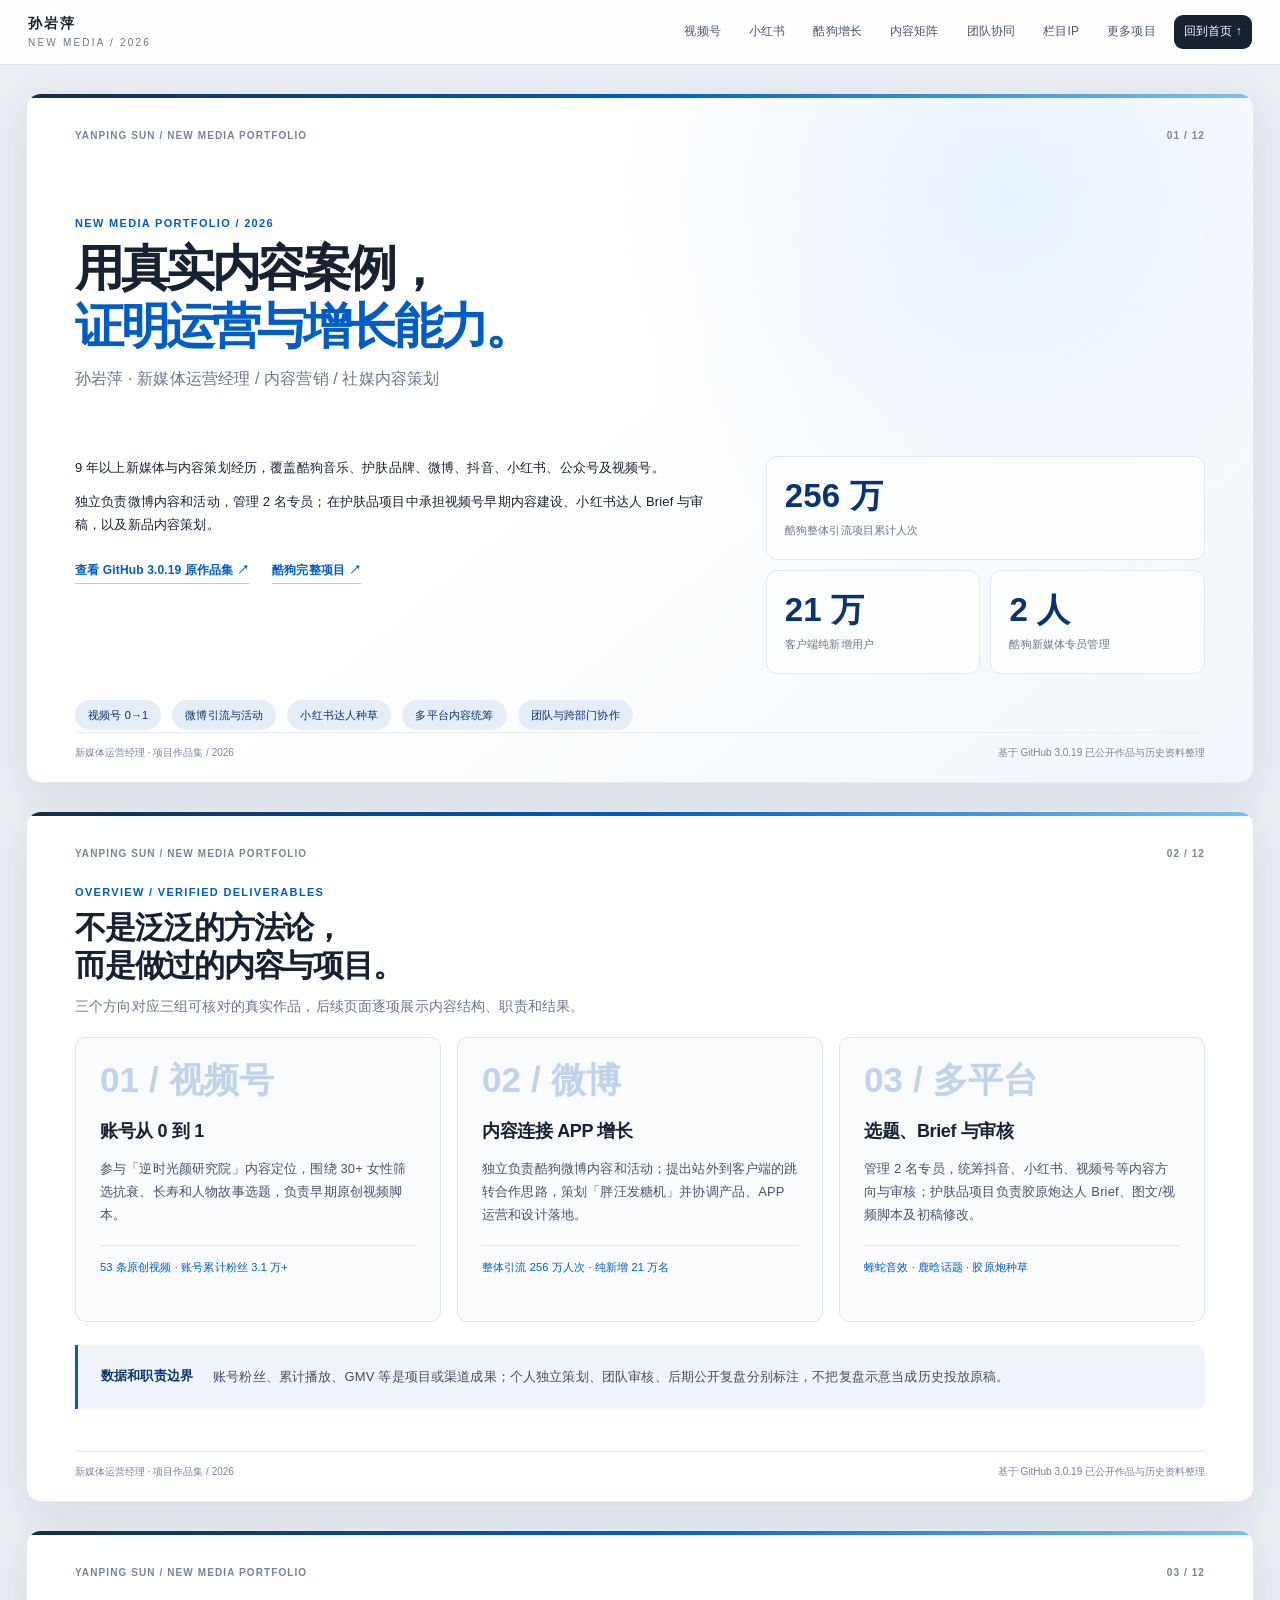
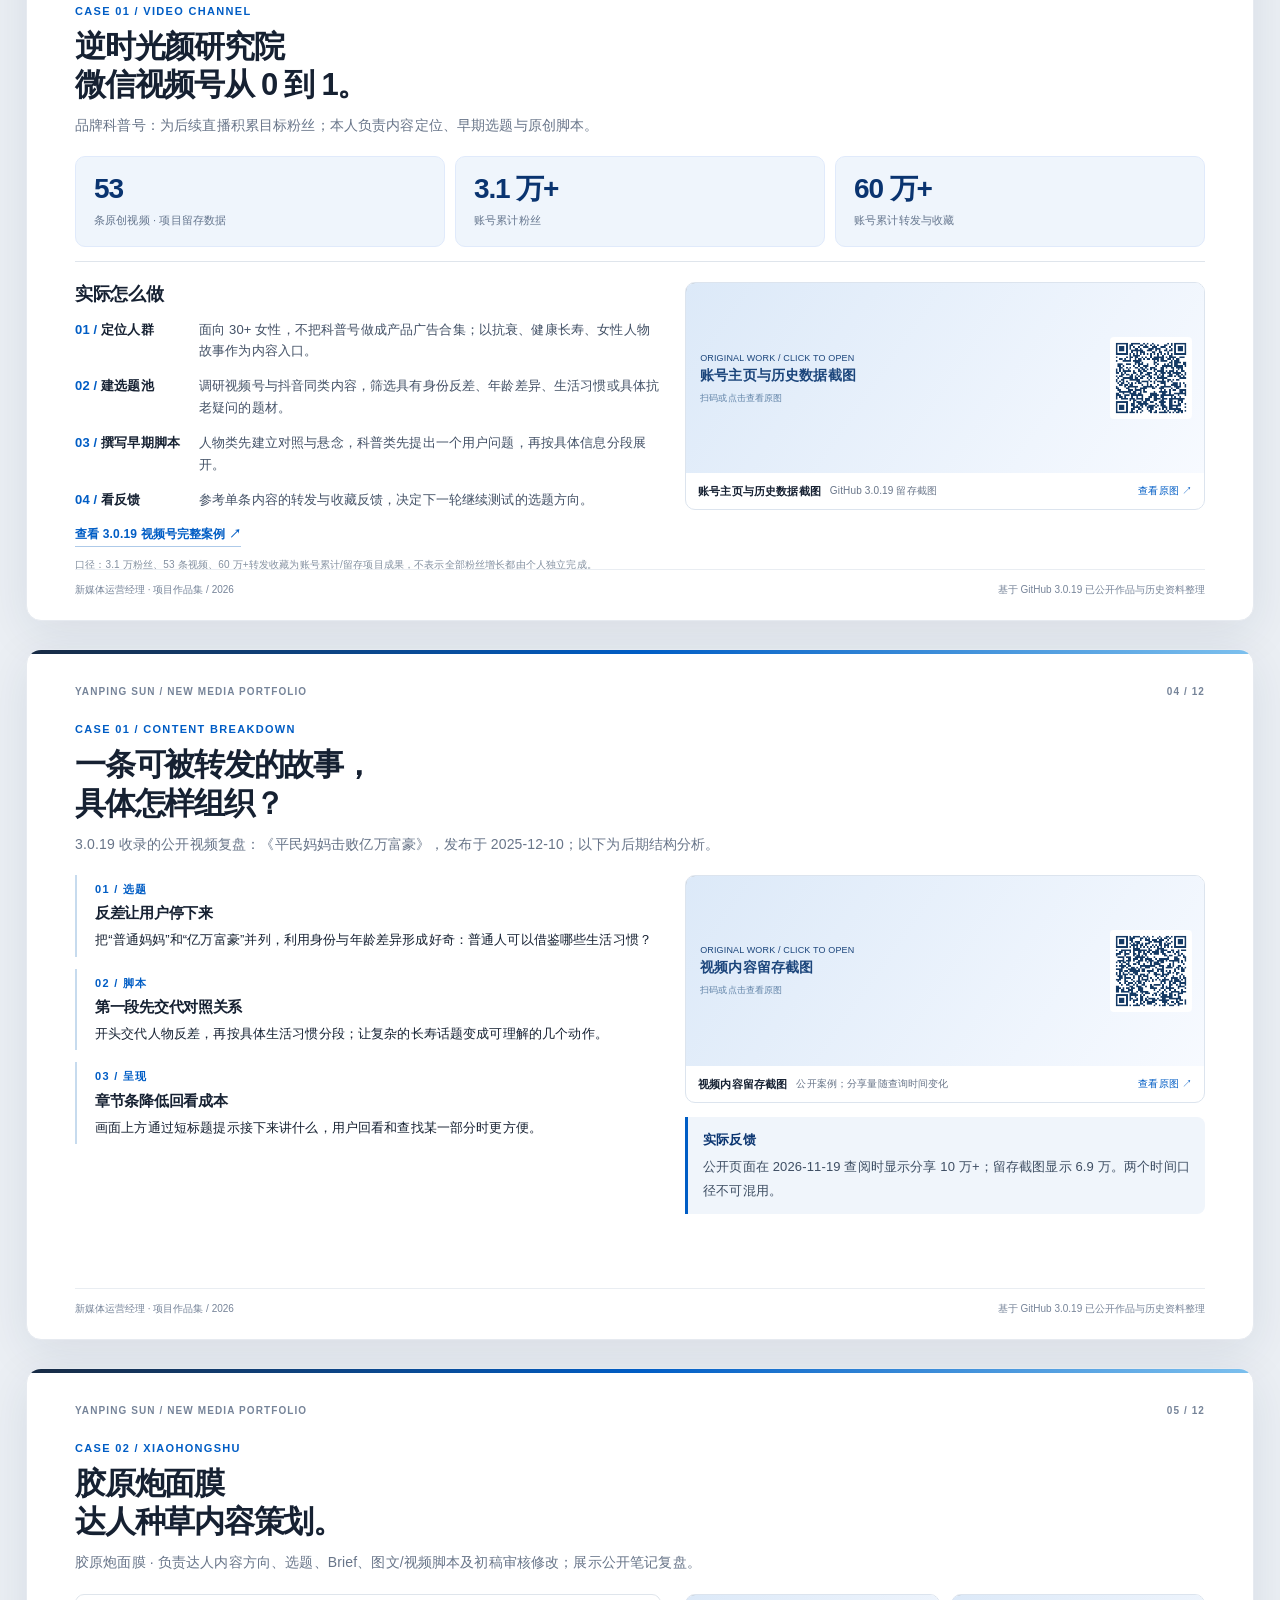
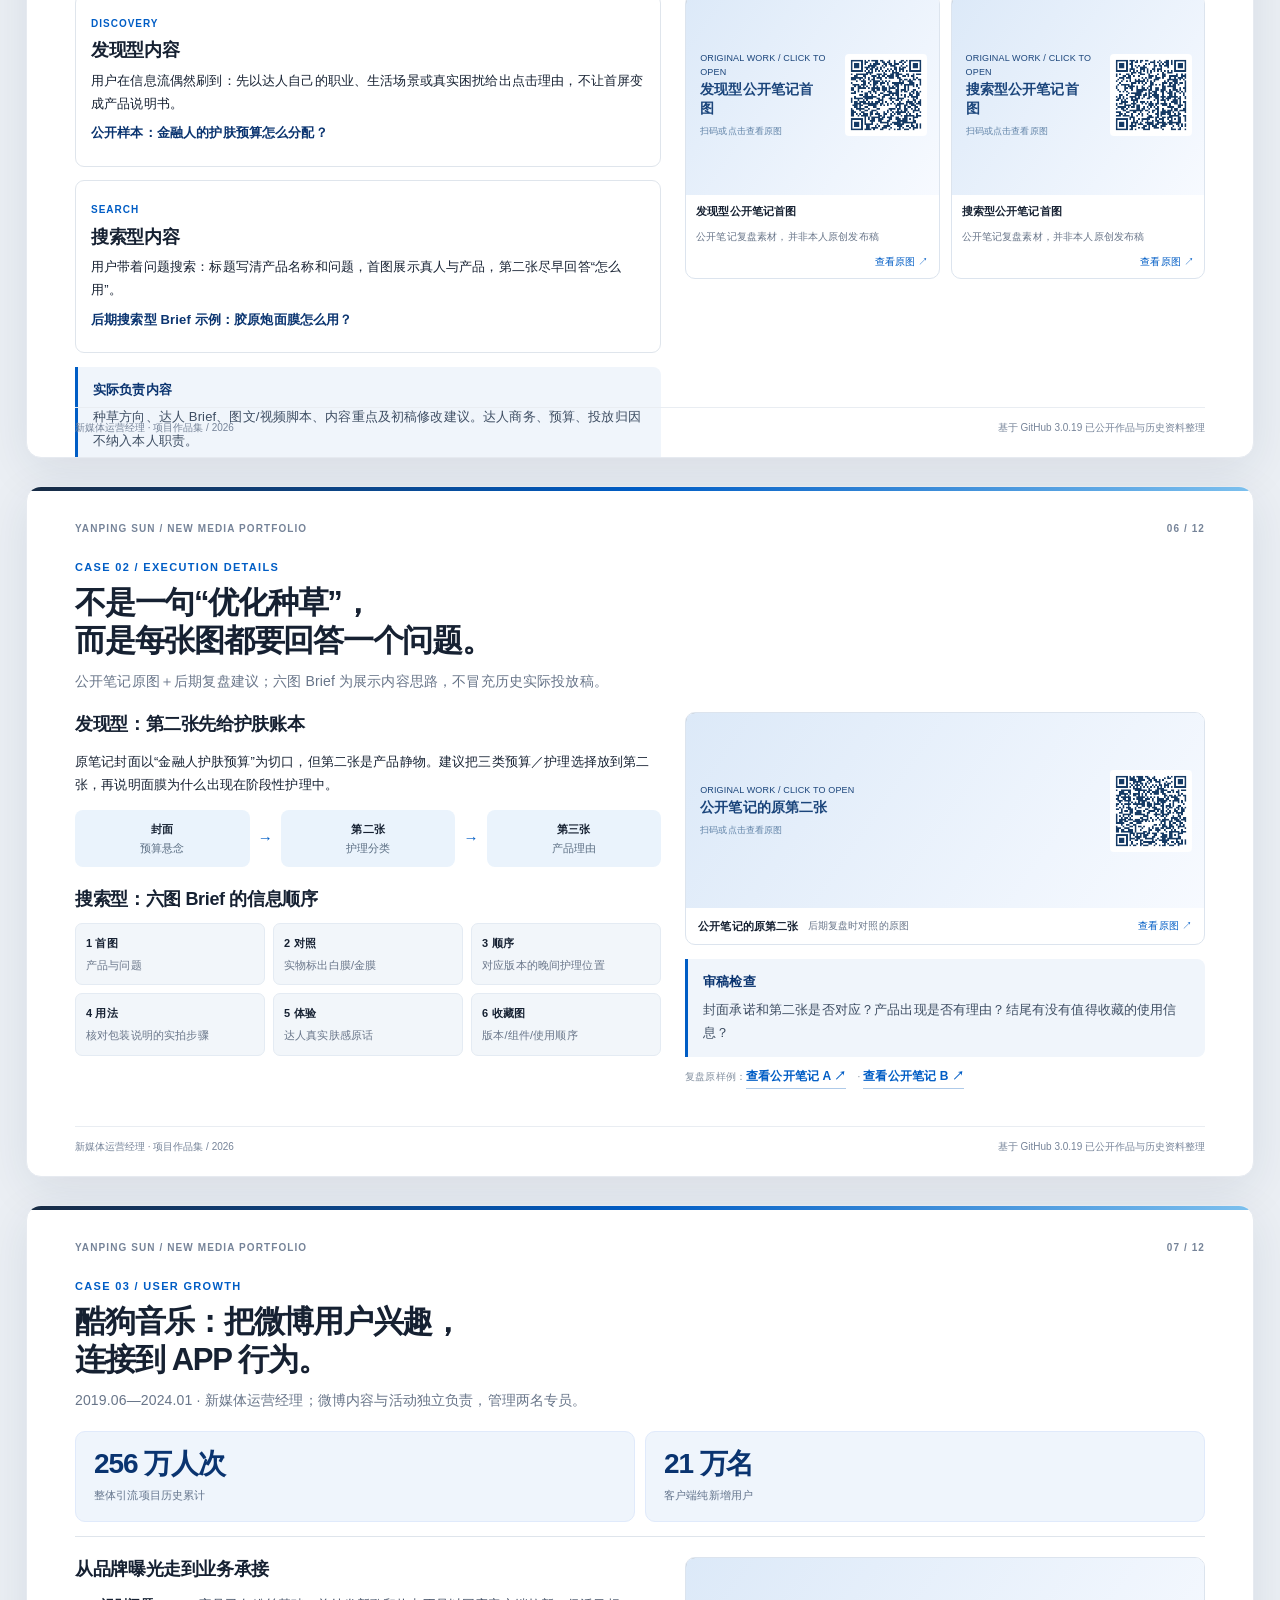
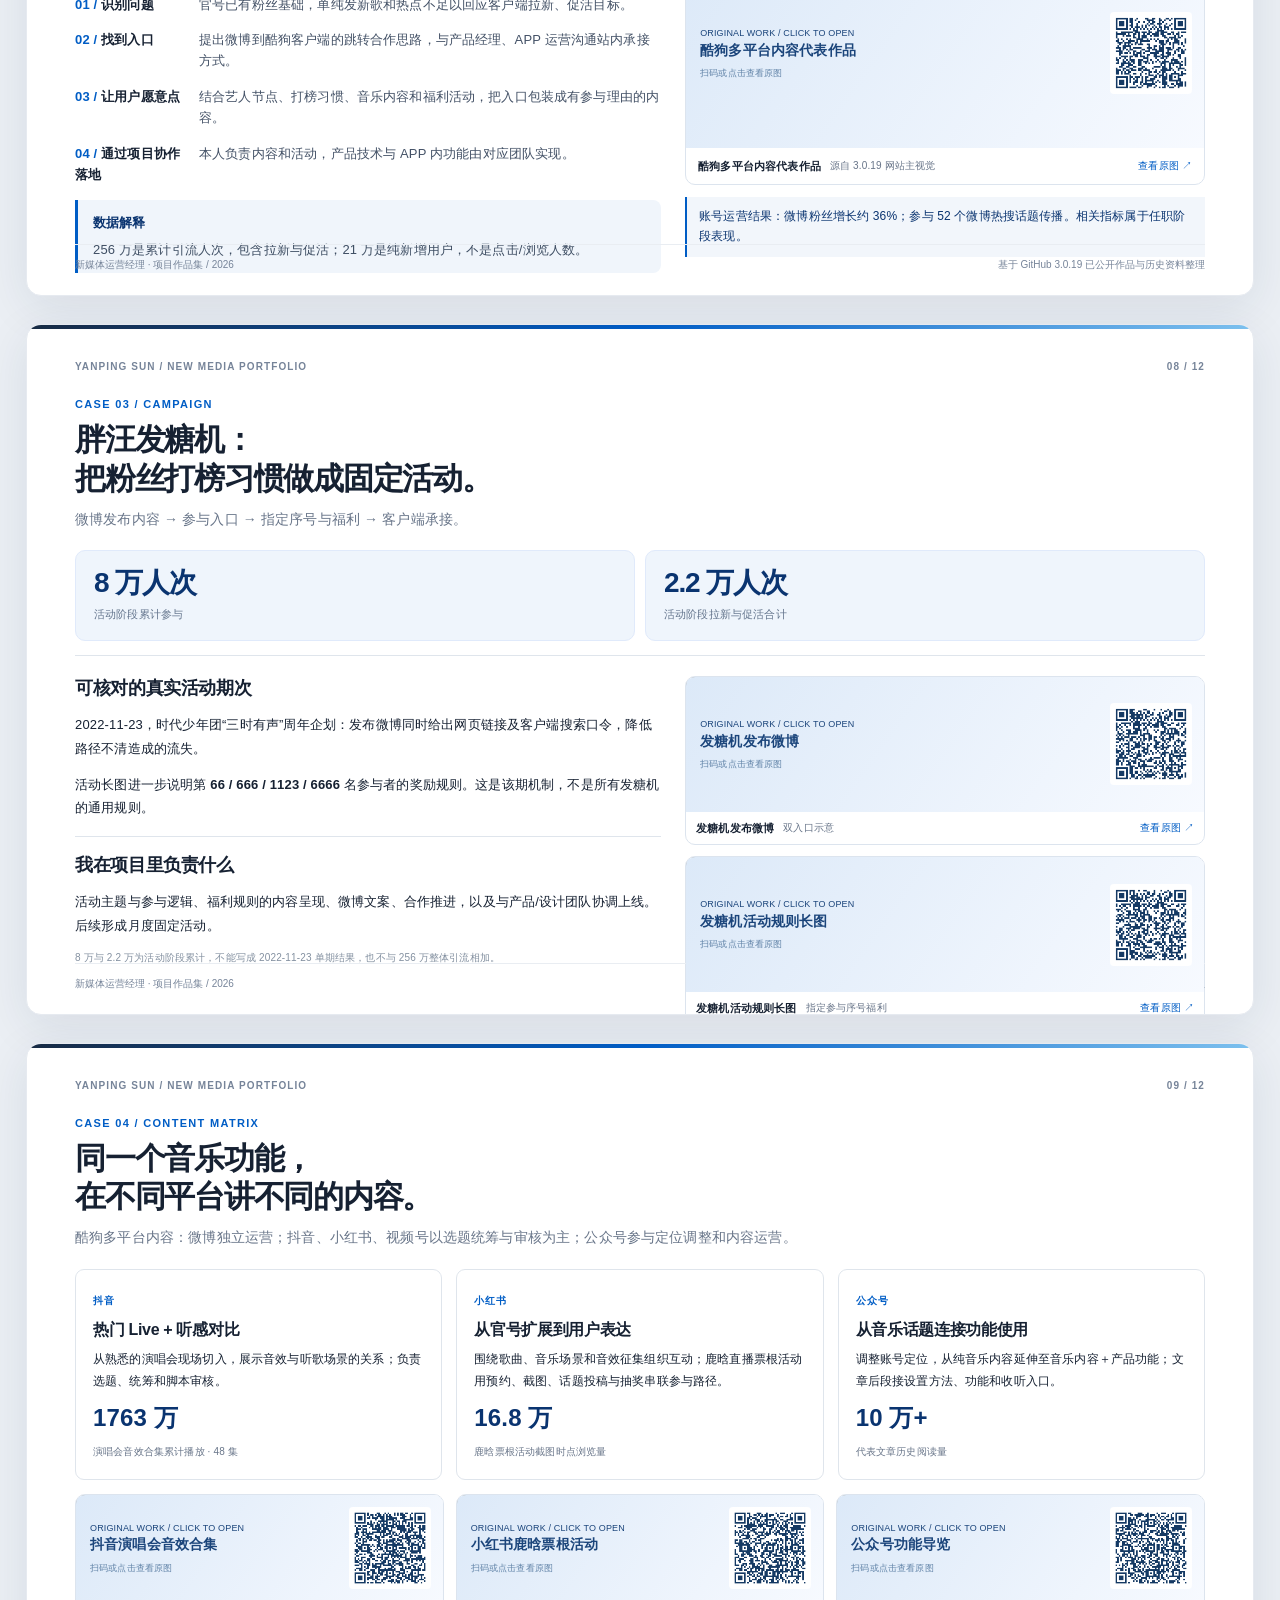
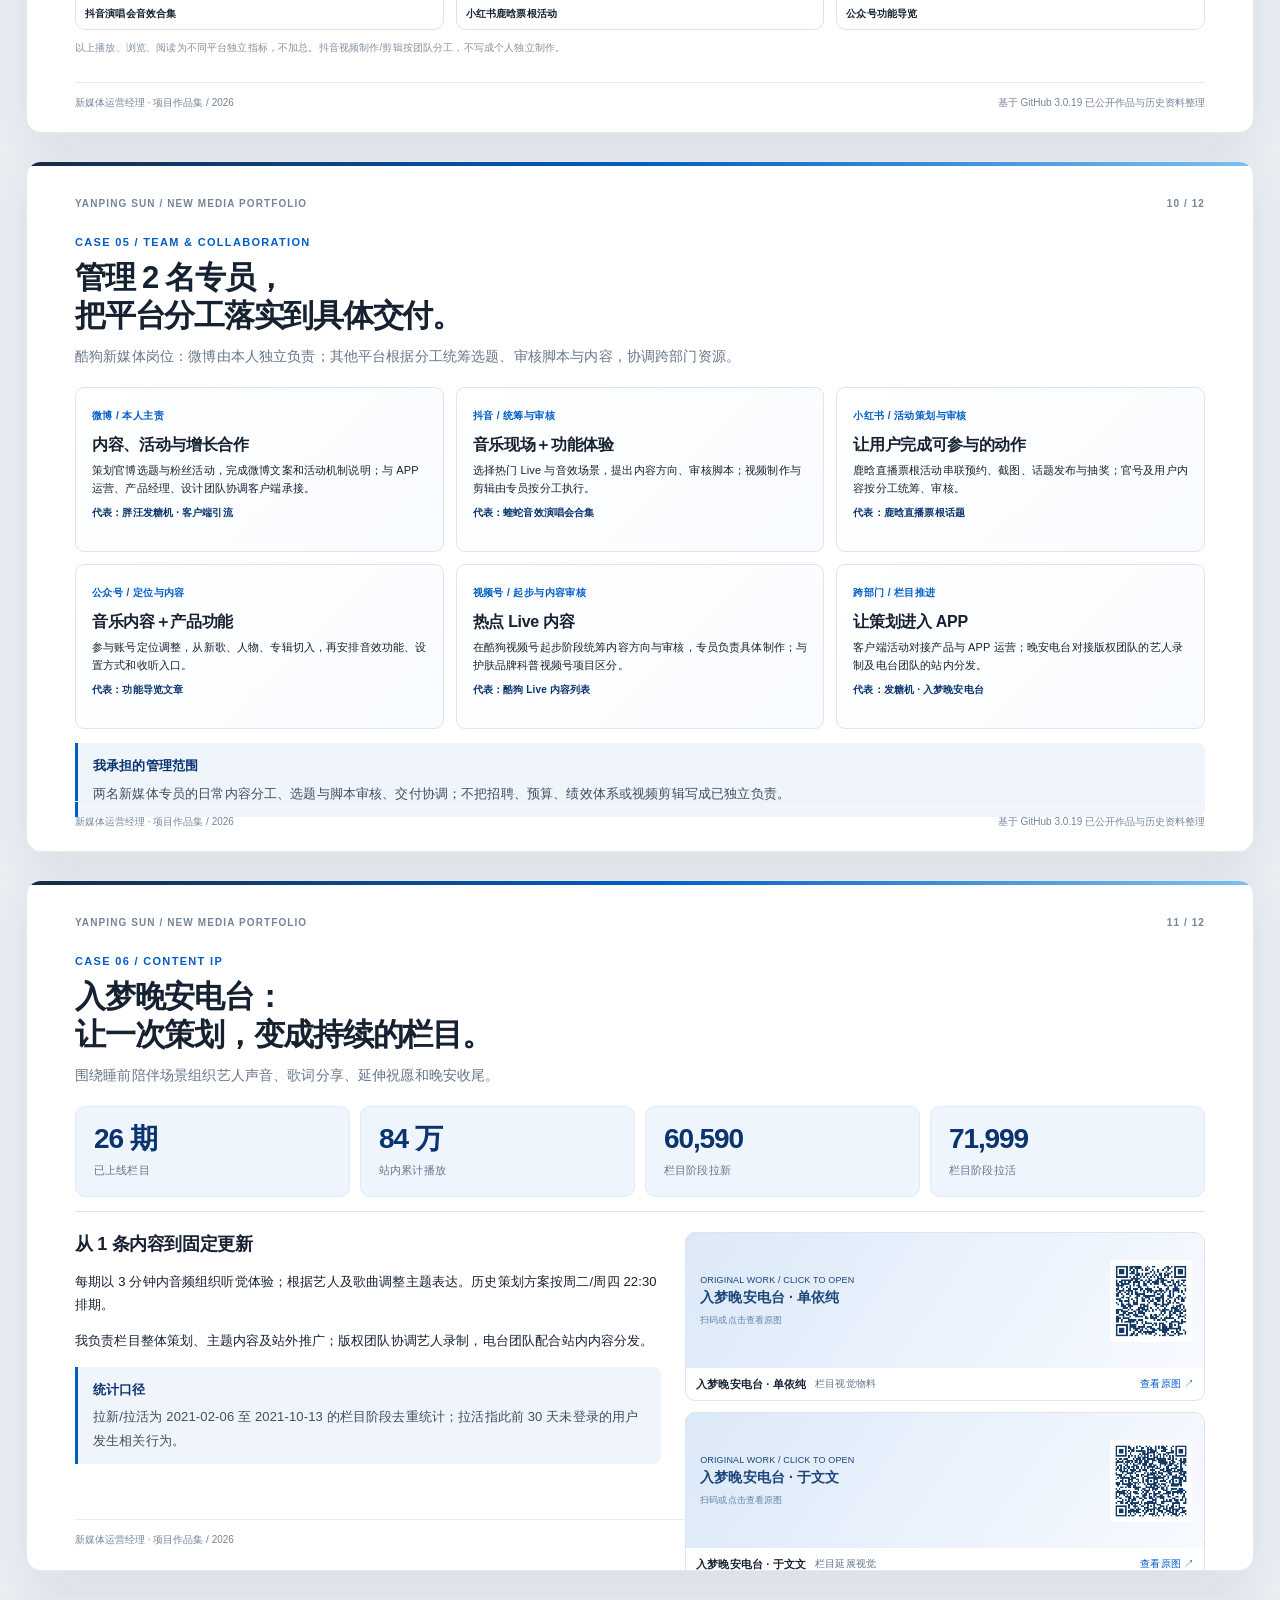
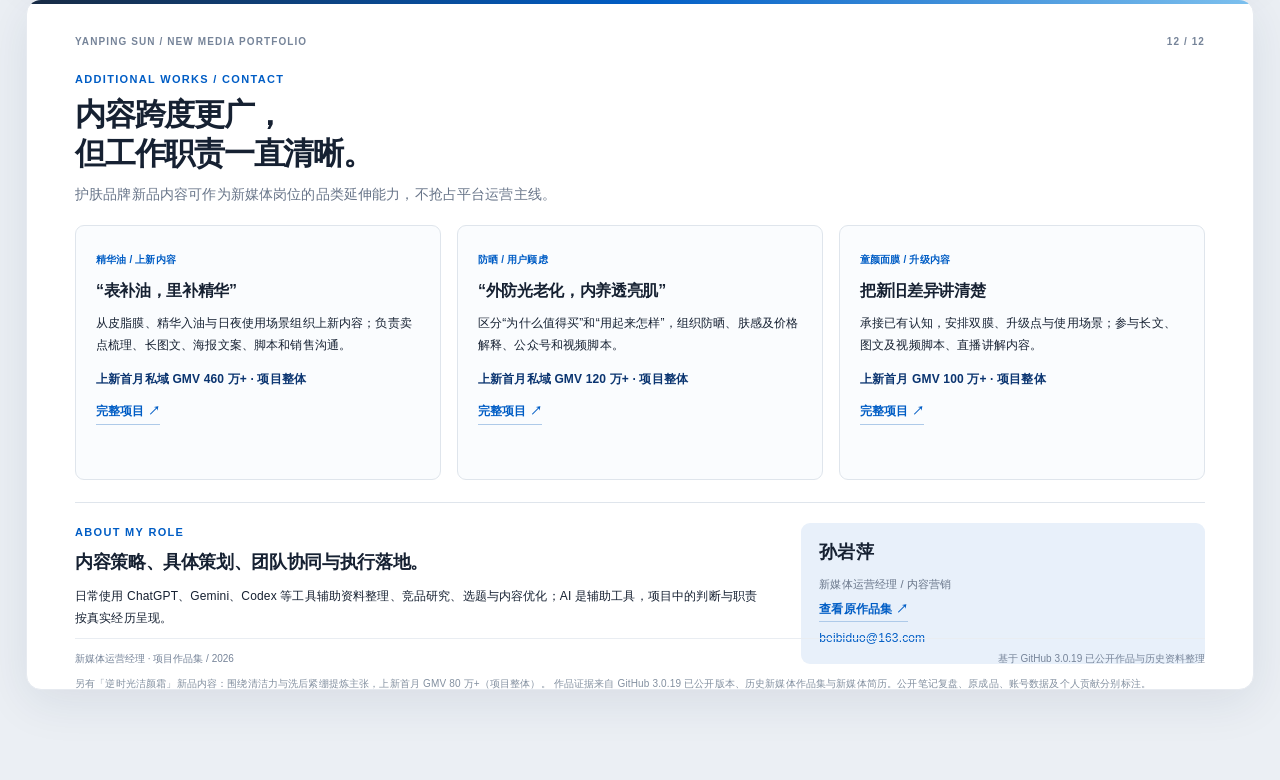
==== new-media-portfolio/index.html @ a848644d "Add separate new media manager portfolio draft (2026-11-23)" ====
<!DOCTYPE html>
<html lang="zh-CN"><head><meta charset="utf-8"/><meta content="width=device-width,initial-scale=1" name="viewport"/><meta content="孙岩萍新媒体运营经理作品集｜视频号、达人种草、酷狗增长与内容矩阵" name="description"/><title>孙岩萍｜新媒体运营经理作品集 · GitHub 3.0.19 更新版</title><style>
:root{--ink:#162132;--muted:#687589;--bg:#f5f6f7;--white:#fff;--line:#dfe5ec;--accent:#005dc5;--blue:#0a3470;--light:#eaf1f9;--orange:#ea7c3c}
*{box-sizing:border-box}html{scroll-behavior:smooth}body{margin:0;background:#ebeff4;color:var(--ink);font-family:"Noto Sans CJK SC","PingFang SC","Microsoft YaHei",sans-serif;font-size:15px;line-height:1.65;letter-spacing:.01em}
a{color:inherit;text-decoration:none}button{font:inherit}.app-header{position:sticky;top:0;z-index:80;background:#ffffffed;backdrop-filter:blur(18px);border-bottom:1px solid var(--line)}.header-inner{max-width:1320px;margin:auto;padding:12px 28px;display:flex;align-items:center;justify-content:space-between;gap:16px}.brand{font-weight:800;letter-spacing:.14em;font-size:14px}.brand small{display:block;font-size:10px;letter-spacing:.22em;color:var(--muted);font-weight:500}.nav{display:flex;gap:8px;align-items:center;overflow:auto}.nav a{white-space:nowrap;padding:7px 10px;border-radius:9px;font-size:12px;color:#475670}.nav a:hover,.nav a:focus{background:var(--light);color:var(--accent)}.nav .nav-top{background:var(--ink);color:#fff}.deck{max-width:1280px;margin:26px auto 90px;padding:0 26px}.slide{aspect-ratio:16 / 9;min-height:680px;display:flex;flex-direction:column;background:var(--white);box-shadow:0 12px 48px #142d4a17;border:1px solid #e6eaf0;border-radius:15px;margin:28px auto;overflow:hidden;padding:34px 48px 21px;position:relative}.slide::before{content:"";height:4px;position:absolute;left:0;right:0;top:0;background:linear-gradient(90deg,#182b44,#005dc5,#7cc0ee)}.slide-top,.slide-bottom{display:flex;justify-content:space-between;align-items:center;gap:16px;font-size:10px;letter-spacing:.11em;font-weight:600;color:#768499}.slide-bottom{margin-top:auto;padding-top:12px;border-top:1px solid #e9edf2;font-weight:400;letter-spacing:0}.slide-heading{margin:20px 0 19px}.kicker,.small-label{font-size:11px;font-weight:800;letter-spacing:.12em;color:var(--accent)}h2{font-size:31px;line-height:1.23;letter-spacing:-.04em;margin:8px 0 10px;font-weight:800}h3{font-size:18px;line-height:1.35;margin:0 0 12px;letter-spacing:-.02em}.slide-heading p{font-size:14px;color:var(--muted);margin:0;max-width:900px}.slide-body{flex:1;min-height:0}.cover{background:radial-gradient(circle at 80% 15%,#e8f3ff 0,transparent 35%),linear-gradient(140deg,#fff 45%,#f1f7fc)}.cover .slide-heading{margin-top:70px}.cover h2{font-size:49px;letter-spacing:-.07em;line-height:1.18;max-width:830px}.cover h2 em{font-style:normal;color:var(--accent)}.cover .slide-heading p{font-size:16px}.cover-grid{display:grid;grid-template-columns:1.45fr 1fr;gap:54px;margin-top:45px}.cover-intro p{font-size:16px;line-height:1.9;margin:0 0 10px;max-width:640px}.cover-numbers{display:grid;grid-template-columns:1fr 1fr;gap:10px}.cover-numbers div{background:#ffffffb8;border:1px solid #dfe9f5;border-radius:11px;padding:18px}.cover-numbers div:first-child{grid-column:span 2}.cover-numbers strong{display:block;font-size:33px;line-height:1.25;color:var(--blue)}.cover-numbers span{font-size:11px;color:var(--muted)}.feature-strip{display:flex;flex-wrap:wrap;gap:11px;margin-top:26px}.feature-strip span{background:#e5eef8;border-radius:99px;padding:6px 13px;font-size:11px;color:var(--blue)}.button-row{display:flex;gap:15px;margin-top:25px;flex-wrap:wrap}.link{display:inline-block;font-size:12px;color:var(--accent);font-weight:750;border-bottom:1px solid #aecae9;margin-right:8px;padding-bottom:2px}.link:hover{color:#0c3d7e}.three-col{display:grid;grid-template-columns:repeat(3,1fr);gap:16px}.tile{border:1px solid var(--line);background:#f9fbfd;border-radius:10px;padding:24px;min-height:285px}.tile-no{font-size:35px;color:#bfd3eb;font-weight:800;line-height:1}.tile h3{margin:22px 0 10px}.tile p{font-size:13px;line-height:1.88;color:#45536a}.thin-stat{border-top:1px solid #dce6ef;font-size:11px;color:var(--accent);padding-top:12px;margin-top:18px}.quote-bar{display:flex;gap:20px;align-items:flex-start;background:#f0f5fb;border-left:3px solid var(--accent);padding:20px 23px;margin-top:23px;border-radius:0 8px 8px 0}.quote-bar strong{font-size:13px;min-width:78px;color:var(--blue)}.quote-bar p{font-size:12px;margin:0;color:#3e4e63}.quote-bar.compact{display:block;padding:12px 15px;margin-top:14px}.quote-bar.compact strong{display:block;margin-bottom:5px}.two-col{display:grid;grid-template-columns:1.06fr .94fr;gap:24px;align-items:start}.divide-top{border-top:1px solid var(--line);padding-top:20px}.metrics{display:grid;gap:10px;margin:0 0 14px}.metrics.three{grid-template-columns:repeat(3,1fr)}.metrics.two{grid-template-columns:repeat(2,1fr)}.metrics.four{grid-template-columns:repeat(4,1fr)}.metrics>div{background:#eff5fc;border:1px solid #e0eafb;border-radius:10px;padding:14px 18px}.metrics strong{display:block;font-size:28px;letter-spacing:-.04em;color:var(--blue);line-height:1.3}.metrics span{font-size:11px;color:#64758d}.story{margin:0;padding-left:0;list-style:none;counter-reset:st}.story li{display:grid;grid-template-columns:112px 1fr;gap:12px;align-items:start;margin:0 0 14px;font-size:13px;color:#435166}.story b{color:var(--ink)}.story b::before{counter-increment:st;content:counter(st,decimal-leading-zero) ' / ';color:var(--accent);font-weight:800}.slide-body p{font-size:13px;line-height:1.8}.micro{color:#8390a0!important;font-size:10px!important;line-height:1.65!important}.media{display:block;border:1px solid #dce4ee;border-radius:10px;overflow:hidden;background:#fff;max-height:360px}.media-frame{height:190px;background:linear-gradient(120deg,#dce9f8,#f4f8ff);position:relative;display:flex;align-items:center;justify-content:center}.media.portrait .media-frame{height:195px}.media img{display:block;width:100%;height:100%;object-fit:contain;background:#f2f5f9}.media-caption{padding:9px 12px;display:flex;align-items:center;gap:9px;flex-wrap:wrap}.media-caption b{font-size:11px}.media-caption span{font-size:10px;color:var(--muted)}.media-caption small{margin-left:auto;font-size:10px;color:var(--accent)}.print-cover{display:none}.stack-media{display:grid;gap:11px;grid-template-columns:1fr}.stack-media .media-frame{height:135px}.stack-media .media-caption{padding:7px 10px}.strategy-list{display:grid;gap:13px}.strategy-list article{padding:15px;border-radius:9px;border:1px solid var(--line)}.strategy-list article span,.platform{font-size:10px;letter-spacing:.1em;color:var(--accent);font-weight:800}.strategy-list h3{margin:4px 0}.strategy-list p{margin:6px 0}.strategy-list .example{color:var(--blue);font-weight:700}.two-col .stack-media:has(.portrait){grid-template-columns:repeat(2,1fr)}.two-col .stack-media .portrait .media-frame{height:200px}.step-box{border-left:2px solid #c7dbee;padding:5px 0 5px 18px;margin:0 0 12px}.step-box h3{font-size:15px;margin:5px 0}.step-box p{margin:0}.brief-grid{display:grid;grid-template-columns:repeat(3,1fr);gap:8px}.brief-grid div{background:#f2f6fa;padding:10px;border:1px solid #e4ebf3;border-radius:7px}.brief-grid b,.brief-grid span{display:block;font-size:11px}.brief-grid span{color:var(--muted);margin-top:4px}.flowbar{display:flex;align-items:center;gap:8px;margin:14px 0 20px}.flowbar div{flex:1;background:#eaf3fc;padding:10px;border-radius:8px;text-align:center}.flowbar b,.flowbar span{display:block;font-size:11px}.flowbar span{color:#5b6e83}.flowbar i{font-style:normal;color:var(--accent)}.mt{margin-top:16px}.divider-line{border-top:1px solid var(--line);margin:16px 0}.note-strong{font-size:12px;color:var(--blue);border-left:2px solid var(--accent);padding:10px 12px;margin-top:12px;background:#f2f6fb}.platform-grid{display:grid;grid-template-columns:repeat(3,1fr);gap:14px}.platform-grid article{border:1px solid var(--line);border-radius:9px;padding:17px;min-height:210px}.platform-grid h3{font-size:16px;margin:8px 0}.platform-grid p{font-size:12px;margin:6px 0}.platform-grid strong{font-size:24px;display:block;color:var(--blue)}.platform-grid small{font-size:10px;color:var(--muted)}.mini-gallery{display:grid;grid-template-columns:repeat(3,1fr);gap:12px;margin-top:14px}.mini-gallery .media-frame{height:105px}.mini-gallery .media-caption{padding:6px 9px}.mini-gallery .media-caption b{font-size:10px}.mini-gallery .media-caption span,.mini-gallery .media-caption small{display:none}.supplements article{border:1px solid var(--line);padding:20px;border-radius:9px;min-height:255px;background:#fafcfe}.supplements article span{font-size:10px;color:var(--accent);font-weight:800}.supplements h3{margin:9px 0;font-size:16px}.supplements p{font-size:12px}.supplements b{display:block;color:var(--blue);margin:14px 0 8px;font-size:12px}.closing{display:grid;grid-template-columns:1.7fr 1fr;gap:40px;border-top:1px solid var(--line);padding-top:20px;margin-top:22px}.closing h3{font-size:18px;margin:9px 0}.closing p{font-size:12px}.contact{background:#e8f0fa;border-radius:9px;padding:15px 18px;display:flex;flex-direction:column;gap:7px}.contact b{font-size:18px}.contact span{font-size:11px;color:var(--muted)}.contact .link{align-self:flex-start}.email{font-size:12px;color:var(--accent)}.source-footer{margin-top:12px;font-size:10px;color:#8390a0}
@media(max-width:950px){.header-inner{padding:10px 15px}.deck{padding:0 12px}.slide{aspect-ratio:auto;min-height:0;padding:25px 23px;border-radius:9px}.cover .slide-heading{margin-top:25px}.cover h2{font-size:36px}.cover-grid,.two-col,.closing{grid-template-columns:1fr;gap:17px}.cover-numbers{grid-template-columns:repeat(3,1fr)}.cover-numbers div:first-child{grid-column:span 1}.three-col,.platform-grid{grid-template-columns:1fr}.tile{min-height:0}.metrics.four{grid-template-columns:repeat(2,1fr)}.slide-heading{margin:14px 0}.slide-bottom{margin-top:25px}.media-frame{height:230px}.stack-media{grid-template-columns:repeat(2,1fr)}.stack-media .media-frame{height:160px}.mini-gallery .media-frame{height:125px}}
@media(max-width:560px){.nav{max-width:63vw}.deck{padding:0 8px}.slide{margin:14px auto;padding:20px 17px}.slide-top{font-size:8px}.slide-bottom{font-size:8px;display:block}.slide-bottom span+span{display:block}.slide-heading h2{font-size:29px}.cover h2{font-size:33px}.cover-grid{margin-top:20px}.cover-numbers{grid-template-columns:1fr 1fr}.cover-numbers div:first-child{grid-column:2 span}.metrics strong{font-size:21px}.brief-grid{grid-template-columns:repeat(2,1fr)}.story li{grid-template-columns:100px 1fr}.stack-media{grid-template-columns:1fr}.two-col .stack-media:has(.portrait){grid-template-columns:1fr 1fr}.mini-gallery{grid-template-columns:1fr 1fr}.cover-intro p{font-size:14px}.feature-strip{margin-top:17px}}
@page{size:335mm 188.4mm;margin:0}
@media print{html,body{background:#fff!important;print-color-adjust:exact;-webkit-print-color-adjust:exact}.app-header{display:none}.deck{max-width:unset;margin:0;padding:0}.slide{box-shadow:none;border-radius:0;border:0;margin:0;break-after:page;page-break-after:always;min-height:188.4mm;height:188.4mm;width:335mm;aspect-ratio:auto;padding:14mm 16mm 7mm;overflow:hidden}.slide:last-child{break-after:auto;page-break-after:auto}.slide::before{height:1.2mm}.slide-top{font-size:8px}.slide-heading{margin:7mm 0 5mm}.slide-heading h2{font-size:30px}.cover .slide-heading{margin-top:15mm}.cover h2{font-size:47px}.cover-grid{margin-top:13mm}.slide-body{overflow:hidden}.media img{display:none}.print-cover{display:flex;position:absolute;inset:0;flex-direction:column;align-items:flex-start;justify-content:center;padding:20px;background:linear-gradient(125deg,#dce9f8,#f7faff);color:#1b457b}.print-cover span{font-size:9px;letter-spacing:.08em;margin-bottom:10px;color:#6284a8}.print-cover strong{font-size:16px;line-height:1.4}.media-frame,.media.portrait .media-frame{height:140px}.stack-media .media-frame{height:103px}.two-col .stack-media .portrait .media-frame{height:148px}.mini-gallery .media-frame{height:80px}.slide-bottom{margin-top:auto}.metrics strong{font-size:27px}.tile{min-height:245px}.slide-body p{font-size:12px}.quote-bar{margin-top:13px}.platform-grid article{min-height:185px}.supplements article{min-height:220px}.contact{padding:11px}.story li{margin-bottom:10px}.step-box{margin-bottom:7px}.story{line-height:1.55}.three-col{gap:13px}.cover-intro p{font-size:14px}.cover-numbers strong{font-size:32px}}

/* GitHub 3.0.19 新媒体专用更新 */
.role-grid{display:grid;grid-template-columns:repeat(3,minmax(0,1fr));gap:12px}
.role-grid article{border:1px solid var(--line);border-radius:9px;padding:14px 16px;background:linear-gradient(135deg,#fff,#f8fbff);min-height:165px}
.role-grid article>span{font-size:10px;color:var(--accent);font-weight:800;letter-spacing:.04em}
.role-grid h3{font-size:16px;margin:7px 0 5px}
.role-grid p{font-size:11px;line-height:1.7;margin:0 0 7px}
.role-grid b{display:block;font-size:10px;color:var(--blue)}
.print-cover .evidence-qr{width:82px;height:82px;object-fit:contain;background:#fff;border:4px solid #fff;border-radius:4px;position:absolute;right:12px;top:50%;transform:translateY(-50%)}
.print-cover .qr-label{font-size:9px;color:#6284a8;margin-top:7px}
.media-error .print-cover{display:flex;position:absolute;inset:0;flex-direction:column;align-items:flex-start;justify-content:center;padding:16px 112px 16px 14px;background:linear-gradient(125deg,#dce9f8,#f7faff);color:#1b457b}
.media-error .print-cover span{font-size:9px}.media-error .print-cover strong{font-size:14px;line-height:1.3}
@media print{
  .role-grid{gap:10px}
  .role-grid article{min-height:130px;padding:11px 13px}
  .role-grid h3{font-size:14px}
  .role-grid p{font-size:10px;line-height:1.5}
  .role-grid b{font-size:9px}
  .print-cover{padding-right:108px}
  .print-cover .evidence-qr{display:block;width:84px;height:84px;right:10px}
  .mini-gallery .print-cover{padding:7px 70px 7px 10px}
  .mini-gallery .print-cover strong{font-size:11px}
  .mini-gallery .print-cover span{font-size:7px;margin-bottom:3px}
  .mini-gallery .print-cover .evidence-qr{width:57px;height:57px;right:6px}
  .mini-gallery .print-cover .qr-label{display:none}
  .stack-media .print-cover{padding:10px 88px 10px 12px}
  .stack-media .print-cover strong{font-size:13px}
  .stack-media .print-cover .evidence-qr{width:70px;height:70px}
  .two-col .stack-media .portrait .print-cover{padding-right:88px}
  .two-col .stack-media .portrait .print-cover strong{font-size:12px}
  .slide#s10 .slide-heading{margin-bottom:4mm}
  .slide#s10 .slide-heading h2{font-size:27px}
  .slide#s10 .quote-bar{margin-top:10px}
  #s5 .strategy-list{gap:8px}
  #s5 .strategy-list article{padding:8px 12px}
  #s5 .strategy-list article p{font-size:11px;line-height:1.5;margin:4px 0}
  #s5 .quote-bar{margin-top:8px;padding:8px 12px}
  #s5 .slide-heading{margin-bottom:3mm}
  #s7 .divide-top{padding-top:12px}
  #s7 .story li{margin-bottom:6px}
  #s7 .metrics{margin-bottom:9px}
  #s7 .quote-bar{margin-top:7px;padding:8px 12px}
  #s12 .slide-heading{margin-bottom:3mm}
  #s12 .supplements article{min-height:180px;padding:13px 16px}
  #s12 .supplements article p{font-size:11px;line-height:1.55}
  #s12 .closing{margin-top:12px;padding-top:12px}
  #s12 .closing h3{margin:4px 0}
  #s12 .source-footer{font-size:8px;line-height:1.45;margin-top:5px}
}
</style></head><body><header class="app-header"><div class="header-inner"><a class="brand" href="#s1">孙岩萍 <small>NEW MEDIA / 2026</small></a><nav aria-label="作品导航" class="nav"><a href="#s3">视频号</a><a href="#s5">小红书</a><a href="#s7">酷狗增长</a><a href="#s9">内容矩阵</a><a href="#s10">团队协同</a><a href="#s11">栏目IP</a><a href="#s12">更多项目</a><a class="nav-top" href="#s1">回到首页 ↑</a></nav></div></header><main class="deck"><section class="slide cover" id="s1">
<div class="slide-top"><span>YANPING SUN / NEW MEDIA PORTFOLIO</span><span>01 / 12</span></div>
<div class="slide-heading"><div class="kicker">NEW MEDIA PORTFOLIO / 2026</div>
<h2>用真实内容案例，<br/><em>证明运营与增长能力。</em></h2>
<p>孙岩萍 · 新媒体运营经理 / 内容营销 / 社媒内容策划</p></div>
<div class="slide-body">
<div class="cover-grid"><div class="cover-intro"><p>9 年以上新媒体与内容策划经历，覆盖酷狗音乐、护肤品牌、微博、抖音、小红书、公众号及视频号。</p>
<p>独立负责微博内容和活动，管理 2 名专员；在护肤品项目中承担视频号早期内容建设、小红书达人 Brief 与审稿，以及新品内容策划。</p>
<div class="button-row"><a class="link" href="https://yanpingsun.github.io/yanping-portfolio-site/preview/v3/?v=3.0.19#/" rel="noopener" target="_blank">查看 GitHub 3.0.19 原作品集 ↗</a><a class="link" href="https://yanpingsun.github.io/yanping-portfolio-site/preview/v3/?v=3.0.19#/project/kugou" rel="noopener" target="_blank">酷狗完整项目 ↗</a></div></div>
<div class="cover-numbers"><div><strong>256 万</strong><span>酷狗整体引流项目累计人次</span></div><div><strong>21 万</strong><span>客户端纯新增用户</span></div><div><strong>2 人</strong><span>酷狗新媒体专员管理</span></div></div></div>
<div class="feature-strip"><span>视频号 0→1</span><span>微博引流与活动</span><span>小红书达人种草</span><span>多平台内容统筹</span><span>团队与跨部门协作</span></div>
</div>
<div class="slide-bottom"><span>新媒体运营经理 · 项目作品集 / 2026</span><span>基于 GitHub 3.0.19 已公开作品与历史资料整理</span></div>
</section><section class="slide" id="s2">
<div class="slide-top"><span>YANPING SUN / NEW MEDIA PORTFOLIO</span><span>02 / 12</span></div>
<div class="slide-heading"><div class="kicker">OVERVIEW / VERIFIED DELIVERABLES</div><h2>不是泛泛的方法论，<br/>而是做过的内容与项目。</h2><p>三个方向对应三组可核对的真实作品，后续页面逐项展示内容结构、职责和结果。</p></div>
<div class="slide-body">
<div class="three-col"><article class="tile"><div class="tile-no">01 / 视频号</div><h3>账号从 0 到 1</h3><p>参与「逆时光颜研究院」内容定位，围绕 30+ 女性筛选抗衰、长寿和人物故事选题，负责早期原创视频脚本。</p><div class="thin-stat">53 条原创视频 · 账号累计粉丝 3.1 万+</div></article>
<article class="tile"><div class="tile-no">02 / 微博</div><h3>内容连接 APP 增长</h3><p>独立负责酷狗微博内容和活动；提出站外到客户端的跳转合作思路，策划「胖汪发糖机」并协调产品、APP 运营和设计落地。</p><div class="thin-stat">整体引流 256 万人次 · 纯新增 21 万名</div></article>
<article class="tile"><div class="tile-no">03 / 多平台</div><h3>选题、Brief 与审核</h3><p>管理 2 名专员，统筹抖音、小红书、视频号等内容方向与审核；护肤品项目负责胶原炮达人 Brief、图文/视频脚本及初稿修改。</p><div class="thin-stat">蝰蛇音效 · 鹿晗话题 · 胶原炮种草</div></article></div>
<div class="quote-bar"><strong>数据和职责边界</strong><p>账号粉丝、累计播放、GMV 等是项目或渠道成果；个人独立策划、团队审核、后期公开复盘分别标注，不把复盘示意当成历史投放原稿。</p></div>
</div>
<div class="slide-bottom"><span>新媒体运营经理 · 项目作品集 / 2026</span><span>基于 GitHub 3.0.19 已公开作品与历史资料整理</span></div>
</section><section class="slide" id="s3">
<div class="slide-top"><span>YANPING SUN / NEW MEDIA PORTFOLIO</span><span>03 / 12</span></div>
<div class="slide-heading"><div class="kicker">CASE 01 / VIDEO CHANNEL</div><h2>逆时光颜研究院<br/>微信视频号从 0 到 1。</h2><p>品牌科普号：为后续直播积累目标粉丝；本人负责内容定位、早期选题与原创脚本。</p></div>
<div class="slide-body">
<div class="metrics three"><div><strong>53</strong><span>条原创视频 · 项目留存数据</span></div><div><strong>3.1 万+</strong><span>账号累计粉丝</span></div><div><strong>60 万+</strong><span>账号累计转发与收藏</span></div></div>
<div class="two-col divide-top"><div><h3>实际怎么做</h3>
<ol class="story"><li><b>定位人群</b><span>面向 30+ 女性，不把科普号做成产品广告合集；以抗衰、健康长寿、女性人物故事作为内容入口。</span></li>
<li><b>建选题池</b><span>调研视频号与抖音同类内容，筛选具有身份反差、年龄差异、生活习惯或具体抗老疑问的题材。</span></li>
<li><b>撰写早期脚本</b><span>人物类先建立对照与悬念，科普类先提出一个用户问题，再按具体信息分段展开。</span></li>
<li><b>看反馈</b><span>参考单条内容的转发与收藏反馈，决定下一轮继续测试的选题方向。</span></li></ol><p class="micro"><a class="link" href="https://yanpingsun.github.io/yanping-portfolio-site/preview/v3/?v=3.0.19#/project/videochannel" rel="noopener" target="_blank">查看 3.0.19 视频号完整案例 ↗</a></p>
<p class="micro">口径：3.1 万粉丝、53 条视频、60 万+转发收藏为账号累计/留存项目成果，不表示全部粉丝增长都由个人独立完成。</p></div>
<div><a class="media wide" href="https://yanpingsun.github.io/yanping-portfolio-site/preview/v3/assets/antiaging-channel-overview.webp" rel="noopener" target="_blank">
<div class="media-frame"><img alt="账号主页与历史数据截图" data-src="https://yanpingsun.github.io/yanping-portfolio-site/preview/v3/assets/antiaging-channel-overview.webp" decoding="async" loading="lazy"/>
<div class="print-cover"><span>ORIGINAL WORK / CLICK TO OPEN</span><strong>账号主页与历史数据截图</strong><img alt="扫码查看原始作品" class="evidence-qr" loading="eager" src="[data-uri]"/><small class="qr-label">扫码或点击查看原图</small></div></div>
<div class="media-caption"><b>账号主页与历史数据截图</b><span>GitHub 3.0.19 留存截图</span><small>查看原图 ↗</small></div></a></div></div>
</div>
<div class="slide-bottom"><span>新媒体运营经理 · 项目作品集 / 2026</span><span>基于 GitHub 3.0.19 已公开作品与历史资料整理</span></div>
</section><section class="slide" id="s4">
<div class="slide-top"><span>YANPING SUN / NEW MEDIA PORTFOLIO</span><span>04 / 12</span></div>
<div class="slide-heading"><div class="kicker">CASE 01 / CONTENT BREAKDOWN</div><h2>一条可被转发的故事，<br/>具体怎样组织？</h2><p>3.0.19 收录的公开视频复盘：《平民妈妈击败亿万富豪》，发布于 2025-12-10；以下为后期结构分析。</p></div>
<div class="slide-body">
<div class="two-col"><div><div class="step-box"><div class="small-label">01 / 选题</div><h3>反差让用户停下来</h3><p>把“普通妈妈”和“亿万富豪”并列，利用身份与年龄差异形成好奇：普通人可以借鉴哪些生活习惯？</p></div>
<div class="step-box"><div class="small-label">02 / 脚本</div><h3>第一段先交代对照关系</h3><p>开头交代人物反差，再按具体生活习惯分段；让复杂的长寿话题变成可理解的几个动作。</p></div>
<div class="step-box"><div class="small-label">03 / 呈现</div><h3>章节条降低回看成本</h3><p>画面上方通过短标题提示接下来讲什么，用户回看和查找某一部分时更方便。</p></div></div>
<div><a class="media wide" href="https://yanpingsun.github.io/yanping-portfolio-site/preview/v3/assets/antiaging-channel-videos.webp" rel="noopener" target="_blank">
<div class="media-frame"><img alt="视频内容留存截图" data-src="https://yanpingsun.github.io/yanping-portfolio-site/preview/v3/assets/antiaging-channel-videos.webp" decoding="async" loading="lazy"/>
<div class="print-cover"><span>ORIGINAL WORK / CLICK TO OPEN</span><strong>视频内容留存截图</strong><img alt="扫码查看原始作品" class="evidence-qr" loading="eager" src="[data-uri]"/><small class="qr-label">扫码或点击查看原图</small></div></div>
<div class="media-caption"><b>视频内容留存截图</b><span>公开案例；分享量随查询时间变化</span><small>查看原图 ↗</small></div></a>
<div class="quote-bar compact"><strong>实际反馈</strong><p>公开页面在 2026-11-19 查阅时显示分享 10 万+；留存截图显示 6.9 万。两个时间口径不可混用。</p></div></div></div>
</div>
<div class="slide-bottom"><span>新媒体运营经理 · 项目作品集 / 2026</span><span>基于 GitHub 3.0.19 已公开作品与历史资料整理</span></div>
</section><section class="slide" id="s5">
<div class="slide-top"><span>YANPING SUN / NEW MEDIA PORTFOLIO</span><span>05 / 12</span></div>
<div class="slide-heading"><div class="kicker">CASE 02 / XIAOHONGSHU</div><h2>胶原炮面膜<br/>达人种草内容策划。</h2><p>胶原炮面膜 · 负责达人内容方向、选题、Brief、图文/视频脚本及初稿审核修改；展示公开笔记复盘。</p></div>
<div class="slide-body">
<div class="two-col"><div><div class="strategy-list"><article><span>DISCOVERY</span><h3>发现型内容</h3><p>用户在信息流偶然刷到：先以达人自己的职业、生活场景或真实困扰给出点击理由，不让首屏变成产品说明书。</p><p class="example">公开样本：金融人的护肤预算怎么分配？</p></article>
<article><span>SEARCH</span><h3>搜索型内容</h3><p>用户带着问题搜索：标题写清产品名称和问题，首图展示真人与产品，第二张尽早回答“怎么用”。</p><p class="example">后期搜索型 Brief 示例：胶原炮面膜怎么用？</p></article></div>
<div class="quote-bar compact"><strong>实际负责内容</strong><p>种草方向、达人 Brief、图文/视频脚本、内容重点及初稿修改建议。达人商务、预算、投放归因不纳入本人职责。</p></div><p class="micro"><a class="link" href="https://yanpingsun.github.io/yanping-portfolio-site/preview/v3/?v=3.0.19#/project/xiaohongshu" rel="noopener" target="_blank">查看 3.0.19 小红书完整案例 ↗</a></p></div>
<div class="stack-media"><a class="media portrait" href="https://yanpingsun.github.io/yanping-portfolio-site/preview/v3/assets/collagen/budget-cover.webp" rel="noopener" target="_blank">
<div class="media-frame"><img alt="发现型公开笔记首图" data-src="https://yanpingsun.github.io/yanping-portfolio-site/preview/v3/assets/collagen/budget-cover.webp" decoding="async" loading="lazy"/>
<div class="print-cover"><span>ORIGINAL WORK / CLICK TO OPEN</span><strong>发现型公开笔记首图</strong><img alt="扫码查看原始作品" class="evidence-qr" loading="eager" src="[data-uri]"/><small class="qr-label">扫码或点击查看原图</small></div></div>
<div class="media-caption"><b>发现型公开笔记首图</b><span>公开笔记复盘素材，并非本人原创发布稿</span><small>查看原图 ↗</small></div></a>
<a class="media portrait" href="https://yanpingsun.github.io/yanping-portfolio-site/preview/v3/assets/collagen/review-cover.webp" rel="noopener" target="_blank">
<div class="media-frame"><img alt="搜索型公开笔记首图" data-src="https://yanpingsun.github.io/yanping-portfolio-site/preview/v3/assets/collagen/review-cover.webp" decoding="async" loading="lazy"/>
<div class="print-cover"><span>ORIGINAL WORK / CLICK TO OPEN</span><strong>搜索型公开笔记首图</strong><img alt="扫码查看原始作品" class="evidence-qr" loading="eager" src="[data-uri]"/><small class="qr-label">扫码或点击查看原图</small></div></div>
<div class="media-caption"><b>搜索型公开笔记首图</b><span>公开笔记复盘素材，并非本人原创发布稿</span><small>查看原图 ↗</small></div></a></div></div>
</div>
<div class="slide-bottom"><span>新媒体运营经理 · 项目作品集 / 2026</span><span>基于 GitHub 3.0.19 已公开作品与历史资料整理</span></div>
</section><section class="slide" id="s6">
<div class="slide-top"><span>YANPING SUN / NEW MEDIA PORTFOLIO</span><span>06 / 12</span></div>
<div class="slide-heading"><div class="kicker">CASE 02 / EXECUTION DETAILS</div><h2>不是一句“优化种草”，<br/>而是每张图都要回答一个问题。</h2><p>公开笔记原图＋后期复盘建议；六图 Brief 为展示内容思路，不冒充历史实际投放稿。</p></div>
<div class="slide-body">
<div class="two-col"><div><h3>发现型：第二张先给护肤账本</h3><p>原笔记封面以“金融人护肤预算”为切口，但第二张是产品静物。建议把三类预算／护理选择放到第二张，再说明面膜为什么出现在阶段性护理中。</p>
<div class="flowbar"><div><b>封面</b><span>预算悬念</span></div><i>→</i><div><b>第二张</b><span>护理分类</span></div><i>→</i><div><b>第三张</b><span>产品理由</span></div></div>
<h3 class="mt">搜索型：六图 Brief 的信息顺序</h3><div class="brief-grid"><div><b>1 首图</b><span>产品与问题</span></div><div><b>2 对照</b><span>实物标出白膜/金膜</span></div><div><b>3 顺序</b><span>对应版本的晚间护理位置</span></div><div><b>4 用法</b><span>核对包装说明的实拍步骤</span></div><div><b>5 体验</b><span>达人真实肤感原话</span></div><div><b>6 收藏图</b><span>版本/组件/使用顺序</span></div></div></div>
<div><a class="media portrait" href="https://yanpingsun.github.io/yanping-portfolio-site/preview/v3/assets/collagen/budget-slide-2.webp" rel="noopener" target="_blank">
<div class="media-frame"><img alt="公开笔记的原第二张" data-src="https://yanpingsun.github.io/yanping-portfolio-site/preview/v3/assets/collagen/budget-slide-2.webp" decoding="async" loading="lazy"/>
<div class="print-cover"><span>ORIGINAL WORK / CLICK TO OPEN</span><strong>公开笔记的原第二张</strong><img alt="扫码查看原始作品" class="evidence-qr" loading="eager" src="[data-uri]"/><small class="qr-label">扫码或点击查看原图</small></div></div>
<div class="media-caption"><b>公开笔记的原第二张</b><span>后期复盘时对照的原图</span><small>查看原图 ↗</small></div></a>
<div class="quote-bar compact"><strong>审稿检查</strong><p>封面承诺和第二张是否对应？产品出现是否有理由？结尾有没有值得收藏的使用信息？</p></div>
<p class="micro">复盘原样例：<a class="link" href="https://www.xiaohongshu.com/explore/6a2792760000000007029ba3" rel="noopener" target="_blank">查看公开笔记 A ↗</a> · <a class="link" href="https://www.xiaohongshu.com/explore/697c6039000000000a031c61" rel="noopener" target="_blank">查看公开笔记 B ↗</a></p></div></div>
</div>
<div class="slide-bottom"><span>新媒体运营经理 · 项目作品集 / 2026</span><span>基于 GitHub 3.0.19 已公开作品与历史资料整理</span></div>
</section><section class="slide" id="s7">
<div class="slide-top"><span>YANPING SUN / NEW MEDIA PORTFOLIO</span><span>07 / 12</span></div>
<div class="slide-heading"><div class="kicker">CASE 03 / USER GROWTH</div><h2>酷狗音乐：把微博用户兴趣，<br/>连接到 APP 行为。</h2><p>2019.06—2024.01 · 新媒体运营经理；微博内容与活动独立负责，管理两名专员。</p></div>
<div class="slide-body">
<div class="metrics two"><div><strong>256 万人次</strong><span>整体引流项目历史累计</span></div><div><strong>21 万名</strong><span>客户端纯新增用户</span></div></div>
<div class="two-col divide-top"><div><h3>从品牌曝光走到业务承接</h3><ol class="story"><li><b>识别问题</b><span>官号已有粉丝基础，单纯发新歌和热点不足以回应客户端拉新、促活目标。</span></li>
<li><b>找到入口</b><span>提出微博到酷狗客户端的跳转合作思路，与产品经理、APP 运营沟通站内承接方式。</span></li>
<li><b>让用户愿意点</b><span>结合艺人节点、打榜习惯、音乐内容和福利活动，把入口包装成有参与理由的内容。</span></li>
<li><b>通过项目协作落地</b><span>本人负责内容和活动，产品技术与 APP 内功能由对应团队实现。</span></li></ol>
<div class="quote-bar compact"><strong>数据解释</strong><p>256 万是累计引流人次，包含拉新与促活；21 万是纯新增用户，不是点击/浏览人数。</p></div></div>
<div><a class="media wide" href="https://yanpingsun.github.io/yanping-portfolio-site/preview/v3/assets/kugou-platform-cover-v308.webp" rel="noopener" target="_blank">
<div class="media-frame"><img alt="酷狗多平台内容代表作品" data-src="https://yanpingsun.github.io/yanping-portfolio-site/preview/v3/assets/kugou-platform-cover-v308.webp" decoding="async" loading="lazy"/>
<div class="print-cover"><span>ORIGINAL WORK / CLICK TO OPEN</span><strong>酷狗多平台内容代表作品</strong><img alt="扫码查看原始作品" class="evidence-qr" loading="eager" src="[data-uri]"/><small class="qr-label">扫码或点击查看原图</small></div></div>
<div class="media-caption"><b>酷狗多平台内容代表作品</b><span>源自 3.0.19 网站主视觉</span><small>查看原图 ↗</small></div></a>
<div class="note-strong">账号运营结果：微博粉丝增长约 36%；参与 52 个微博热搜话题传播。相关指标属于任职阶段表现。</div></div></div>
</div>
<div class="slide-bottom"><span>新媒体运营经理 · 项目作品集 / 2026</span><span>基于 GitHub 3.0.19 已公开作品与历史资料整理</span></div>
</section><section class="slide" id="s8">
<div class="slide-top"><span>YANPING SUN / NEW MEDIA PORTFOLIO</span><span>08 / 12</span></div>
<div class="slide-heading"><div class="kicker">CASE 03 / CAMPAIGN</div><h2>胖汪发糖机：<br/>把粉丝打榜习惯做成固定活动。</h2><p>微博发布内容 → 参与入口 → 指定序号与福利 → 客户端承接。</p></div>
<div class="slide-body">
<div class="metrics two"><div><strong>8 万人次</strong><span>活动阶段累计参与</span></div><div><strong>2.2 万人次</strong><span>活动阶段拉新与促活合计</span></div></div>
<div class="two-col divide-top"><div><h3>可核对的真实活动期次</h3><p>2022-11-23，时代少年团“三时有声”周年企划：发布微博同时给出网页链接及客户端搜索口令，降低路径不清造成的流失。</p>
<p>活动长图进一步说明第 <b>66 / 666 / 1123 / 6666</b> 名参与者的奖励规则。这是该期机制，不是所有发糖机的通用规则。</p>
<div class="divider-line"></div><h3>我在项目里负责什么</h3><p>活动主题与参与逻辑、福利规则的内容呈现、微博文案、合作推进，以及与产品/设计团队协调上线。后续形成月度固定活动。</p>
<p class="micro">8 万与 2.2 万为活动阶段累计，不能写成 2022-11-23 单期结果，也不与 256 万整体引流相加。</p></div>
<div class="stack-media"><a class="media wide" href="https://yanpingsun.github.io/yanping-portfolio-site/portfolio-content/kugou/assets/weibo/fatang-weibo.jpg" rel="noopener" target="_blank">
<div class="media-frame"><img alt="发糖机发布微博" data-src="https://yanpingsun.github.io/yanping-portfolio-site/portfolio-content/kugou/assets/weibo/fatang-weibo.jpg" decoding="async" loading="lazy"/>
<div class="print-cover"><span>ORIGINAL WORK / CLICK TO OPEN</span><strong>发糖机发布微博</strong><img alt="扫码查看原始作品" class="evidence-qr" loading="eager" src="[data-uri]"/><small class="qr-label">扫码或点击查看原图</small></div></div>
<div class="media-caption"><b>发糖机发布微博</b><span>双入口示意</span><small>查看原图 ↗</small></div></a>
<a class="media wide" href="https://yanpingsun.github.io/yanping-portfolio-site/portfolio-content/kugou/assets/weibo/fatang-rules.jpg" rel="noopener" target="_blank">
<div class="media-frame"><img alt="发糖机活动规则长图" data-src="https://yanpingsun.github.io/yanping-portfolio-site/portfolio-content/kugou/assets/weibo/fatang-rules.jpg" decoding="async" loading="lazy"/>
<div class="print-cover"><span>ORIGINAL WORK / CLICK TO OPEN</span><strong>发糖机活动规则长图</strong><img alt="扫码查看原始作品" class="evidence-qr" loading="eager" src="[data-uri]"/><small class="qr-label">扫码或点击查看原图</small></div></div>
<div class="media-caption"><b>发糖机活动规则长图</b><span>指定参与序号福利</span><small>查看原图 ↗</small></div></a></div></div>
</div>
<div class="slide-bottom"><span>新媒体运营经理 · 项目作品集 / 2026</span><span>基于 GitHub 3.0.19 已公开作品与历史资料整理</span></div>
</section><section class="slide" id="s9">
<div class="slide-top"><span>YANPING SUN / NEW MEDIA PORTFOLIO</span><span>09 / 12</span></div>
<div class="slide-heading"><div class="kicker">CASE 04 / CONTENT MATRIX</div><h2>同一个音乐功能，<br/>在不同平台讲不同的内容。</h2><p>酷狗多平台内容：微博独立运营；抖音、小红书、视频号以选题统筹与审核为主；公众号参与定位调整和内容运营。</p></div>
<div class="slide-body">
<div class="platform-grid">
<article><span class="platform">抖音</span><h3>热门 Live + 听感对比</h3><p>从熟悉的演唱会现场切入，展示音效与听歌场景的关系；负责选题、统筹和脚本审核。</p><strong>1763 万</strong><small>演唱会音效合集累计播放 · 48 集</small></article>
<article><span class="platform">小红书</span><h3>从官号扩展到用户表达</h3><p>围绕歌曲、音乐场景和音效征集组织互动；鹿晗直播票根活动用预约、截图、话题投稿与抽奖串联参与路径。</p><strong>16.8 万</strong><small>鹿晗票根活动截图时点浏览量</small></article>
<article><span class="platform">公众号</span><h3>从音乐话题连接功能使用</h3><p>调整账号定位，从纯音乐内容延伸至音乐内容＋产品功能；文章后段接设置方法、功能和收听入口。</p><strong>10 万+</strong><small>代表文章历史阅读量</small></article>
</div>
<div class="mini-gallery"><a class="media wide" href="https://yanpingsun.github.io/yanping-portfolio-site/portfolio-content/kugou/assets/douyin/concert-collection.png" rel="noopener" target="_blank">
<div class="media-frame"><img alt="抖音演唱会音效合集" data-src="https://yanpingsun.github.io/yanping-portfolio-site/portfolio-content/kugou/assets/douyin/concert-collection.png" decoding="async" loading="lazy"/>
<div class="print-cover"><span>ORIGINAL WORK / CLICK TO OPEN</span><strong>抖音演唱会音效合集</strong><img alt="扫码查看原始作品" class="evidence-qr" loading="eager" src="[data-uri]"/><small class="qr-label">扫码或点击查看原图</small></div></div>
<div class="media-caption"><b>抖音演唱会音效合集</b><span>历史内容列表</span><small>查看原图 ↗</small></div></a>
<a class="media wide" href="https://yanpingsun.github.io/yanping-portfolio-site/portfolio-content/kugou/assets/xiaohongshu/luhan-topic.png" rel="noopener" target="_blank">
<div class="media-frame"><img alt="小红书鹿晗票根活动" data-src="https://yanpingsun.github.io/yanping-portfolio-site/portfolio-content/kugou/assets/xiaohongshu/luhan-topic.png" decoding="async" loading="lazy"/>
<div class="print-cover"><span>ORIGINAL WORK / CLICK TO OPEN</span><strong>小红书鹿晗票根活动</strong><img alt="扫码查看原始作品" class="evidence-qr" loading="eager" src="[data-uri]"/><small class="qr-label">扫码或点击查看原图</small></div></div>
<div class="media-caption"><b>小红书鹿晗票根活动</b><span>话题与参与内容</span><small>查看原图 ↗</small></div></a>
<a class="media wide" href="https://yanpingsun.github.io/yanping-portfolio-site/portfolio-content/kugou/assets/wechat/article-feature-and-reading.png" rel="noopener" target="_blank">
<div class="media-frame"><img alt="公众号功能导览" data-src="https://yanpingsun.github.io/yanping-portfolio-site/portfolio-content/kugou/assets/wechat/article-feature-and-reading.png" decoding="async" loading="lazy"/>
<div class="print-cover"><span>ORIGINAL WORK / CLICK TO OPEN</span><strong>公众号功能导览</strong><img alt="扫码查看原始作品" class="evidence-qr" loading="eager" src="[data-uri]"/><small class="qr-label">扫码或点击查看原图</small></div></div>
<div class="media-caption"><b>公众号功能导览</b><span>产品说明与收听</span><small>查看原图 ↗</small></div></a></div>
<p class="micro">以上播放、浏览、阅读为不同平台独立指标，不加总。抖音视频制作/剪辑按团队分工，不写成个人独立制作。</p>
</div>
<div class="slide-bottom"><span>新媒体运营经理 · 项目作品集 / 2026</span><span>基于 GitHub 3.0.19 已公开作品与历史资料整理</span></div>
</section><section class="slide" id="s10">
<div class="slide-top"><span>YANPING SUN / NEW MEDIA PORTFOLIO</span><span>10 / 12</span></div>
<div class="slide-heading"><div class="kicker">CASE 05 / TEAM &amp; COLLABORATION</div><h2>管理 2 名专员，<br/>把平台分工落实到具体交付。</h2><p>酷狗新媒体岗位：微博由本人独立负责；其他平台根据分工统筹选题、审核脚本与内容，协调跨部门资源。</p></div>
<div class="slide-body">
<div class="role-grid">
<article><span>微博 / 本人主责</span><h3>内容、活动与增长合作</h3><p>策划官博选题与粉丝活动，完成微博文案和活动机制说明；与 APP 运营、产品经理、设计团队协调客户端承接。</p><b>代表：胖汪发糖机 · 客户端引流</b></article>
<article><span>抖音 / 统筹与审核</span><h3>音乐现场＋功能体验</h3><p>选择热门 Live 与音效场景，提出内容方向、审核脚本；视频制作与剪辑由专员按分工执行。</p><b>代表：蝰蛇音效演唱会合集</b></article>
<article><span>小红书 / 活动策划与审核</span><h3>让用户完成可参与的动作</h3><p>鹿晗直播票根活动串联预约、截图、话题发布与抽奖；官号及用户内容按分工统筹、审核。</p><b>代表：鹿晗直播票根话题</b></article>
<article><span>公众号 / 定位与内容</span><h3>音乐内容＋产品功能</h3><p>参与账号定位调整，从新歌、人物、专辑切入，再安排音效功能、设置方式和收听入口。</p><b>代表：功能导览文章</b></article>
<article><span>视频号 / 起步与内容审核</span><h3>热点 Live 内容</h3><p>在酷狗视频号起步阶段统筹内容方向与审核，专员负责具体制作；与护肤品牌科普视频号项目区分。</p><b>代表：酷狗 Live 内容列表</b></article>
<article><span>跨部门 / 栏目推进</span><h3>让策划进入 APP</h3><p>客户端活动对接产品与 APP 运营；晚安电台对接版权团队的艺人录制及电台团队的站内分发。</p><b>代表：发糖机 · 入梦晚安电台</b></article>
</div>
<div class="quote-bar compact"><strong>我承担的管理范围</strong><p>两名新媒体专员的日常内容分工、选题与脚本审核、交付协调；不把招聘、预算、绩效体系或视频剪辑写成已独立负责。</p></div>
</div><div class="slide-bottom"><span>新媒体运营经理 · 项目作品集 / 2026</span><span>基于 GitHub 3.0.19 已公开作品与历史资料整理</span></div>
</section><section class="slide" id="s11">
<div class="slide-top"><span>YANPING SUN / NEW MEDIA PORTFOLIO</span><span>11 / 12</span></div>
<div class="slide-heading"><div class="kicker">CASE 06 / CONTENT IP</div><h2>入梦晚安电台：<br/>让一次策划，变成持续的栏目。</h2><p>围绕睡前陪伴场景组织艺人声音、歌词分享、延伸祝愿和晚安收尾。</p></div>
<div class="slide-body">
<div class="metrics four"><div><strong>26 期</strong><span>已上线栏目</span></div><div><strong>84 万</strong><span>站内累计播放</span></div><div><strong>60,590</strong><span>栏目阶段拉新</span></div><div><strong>71,999</strong><span>栏目阶段拉活</span></div></div>
<div class="two-col divide-top"><div><h3>从 1 条内容到固定更新</h3><p>每期以 3 分钟内音频组织听觉体验；根据艺人及歌曲调整主题表达。历史策划方案按周二/周四 22:30 排期。</p>
<p>我负责栏目整体策划、主题内容及站外推广；版权团队协调艺人录制，电台团队配合站内内容分发。</p>
<div class="quote-bar compact"><strong>统计口径</strong><p>拉新/拉活为 2021-02-06 至 2021-10-13 的栏目阶段去重统计；拉活指此前 30 天未登录的用户发生相关行为。</p></div></div>
<div class="stack-media"><a class="media wide" href="https://yanpingsun.github.io/yanping-portfolio-site/preview/v3/assets/radio-shan-yichun.png" rel="noopener" target="_blank">
<div class="media-frame"><img alt="入梦晚安电台 · 单依纯" data-src="https://yanpingsun.github.io/yanping-portfolio-site/preview/v3/assets/radio-shan-yichun.png" decoding="async" loading="lazy"/>
<div class="print-cover"><span>ORIGINAL WORK / CLICK TO OPEN</span><strong>入梦晚安电台 · 单依纯</strong><img alt="扫码查看原始作品" class="evidence-qr" loading="eager" src="[data-uri]"/><small class="qr-label">扫码或点击查看原图</small></div></div>
<div class="media-caption"><b>入梦晚安电台 · 单依纯</b><span>栏目视觉物料</span><small>查看原图 ↗</small></div></a>
<a class="media wide" href="https://yanpingsun.github.io/yanping-portfolio-site/portfolio-content/kugou/assets/radio/poster-yuwenwen.png" rel="noopener" target="_blank">
<div class="media-frame"><img alt="入梦晚安电台 · 于文文" data-src="https://yanpingsun.github.io/yanping-portfolio-site/portfolio-content/kugou/assets/radio/poster-yuwenwen.png" decoding="async" loading="lazy"/>
<div class="print-cover"><span>ORIGINAL WORK / CLICK TO OPEN</span><strong>入梦晚安电台 · 于文文</strong><img alt="扫码查看原始作品" class="evidence-qr" loading="eager" src="[data-uri]"/><small class="qr-label">扫码或点击查看原图</small></div></div>
<div class="media-caption"><b>入梦晚安电台 · 于文文</b><span>栏目延展视觉</span><small>查看原图 ↗</small></div></a></div></div>
</div>
<div class="slide-bottom"><span>新媒体运营经理 · 项目作品集 / 2026</span><span>基于 GitHub 3.0.19 已公开作品与历史资料整理</span></div>
</section><section class="slide" id="s12">
<div class="slide-top"><span>YANPING SUN / NEW MEDIA PORTFOLIO</span><span>12 / 12</span></div>
<div class="slide-heading"><div class="kicker">ADDITIONAL WORKS / CONTACT</div><h2>内容跨度更广，<br/>但工作职责一直清晰。</h2><p>护肤品牌新品内容可作为新媒体岗位的品类延伸能力，不抢占平台运营主线。</p></div>
<div class="slide-body">
<div class="three-col supplements"><article><span>精华油 / 上新内容</span><h3>“表补油，里补精华”</h3><p>从皮脂膜、精华入油与日夜使用场景组织上新内容；负责卖点梳理、长图文、海报文案、脚本和销售沟通。</p><b>上新首月私域 GMV 460 万+ · 项目整体</b><a class="link" href="https://yanpingsun.github.io/yanping-portfolio-site/preview/v3/?v=3.0.19#/project/oil" rel="noopener" target="_blank">完整项目 ↗</a></article>
<article><span>防晒 / 用户顾虑</span><h3>“外防光老化，内养透亮肌”</h3><p>区分“为什么值得买”和“用起来怎样”，组织防晒、肤感及价格解释、公众号和视频脚本。</p><b>上新首月私域 GMV 120 万+ · 项目整体</b><a class="link" href="https://yanpingsun.github.io/yanping-portfolio-site/preview/v3/?v=3.0.19#/project/sun" rel="noopener" target="_blank">完整项目 ↗</a></article>
<article><span>童颜面膜 / 升级内容</span><h3>把新旧差异讲清楚</h3><p>承接已有认知，安排双膜、升级点与使用场景；参与长文、图文及视频脚本、直播讲解内容。</p><b>上新首月 GMV 100 万+ · 项目整体</b><a class="link" href="https://yanpingsun.github.io/yanping-portfolio-site/preview/v3/?v=3.0.19#/project/mask" rel="noopener" target="_blank">完整项目 ↗</a></article></div>
<div class="closing"><div><div class="small-label">ABOUT MY ROLE</div><h3>内容策略、具体策划、团队协同与执行落地。</h3><p>日常使用 ChatGPT、Gemini、Codex 等工具辅助资料整理、竞品研究、选题与内容优化；AI 是辅助工具，项目中的判断与职责按真实经历呈现。</p></div>
<div class="contact"><b>孙岩萍</b><span>新媒体运营经理 / 内容营销</span><a class="link" href="https://yanpingsun.github.io/yanping-portfolio-site/preview/v3/?v=3.0.19#/" rel="noopener" target="_blank">查看原作品集 ↗</a><a class="email" href="mailto:beibiduo@163.com">beibiduo@163.com</a></div></div>
<div class="source-footer">另有「逆时光洁颜霜」新品内容：围绕清洁力与洗后紧绷提炼主张，上新首月 GMV 80 万+（项目整体）。
作品证据来自 GitHub 3.0.19 已公开版本、历史新媒体作品集与新媒体简历。公开笔记复盘、原成品、账号数据及个人贡献分别标注。</div>
</div>
<div class="slide-bottom"><span>新媒体运营经理 · 项目作品集 / 2026</span><span>基于 GitHub 3.0.19 已公开作品与历史资料整理</span></div>
</section></main><script>(function(){var io=new IntersectionObserver(function(items){items.forEach(function(item){if(item.isIntersecting){var img=item.target;img.src=img.dataset.src;io.unobserve(img);}})},{rootMargin:'400px'});document.querySelectorAll('img[data-src]').forEach(function(el){io.observe(el)});})();</script><script>document.querySelectorAll('.media img[data-src]').forEach(function(img){img.addEventListener('error',function(){img.closest('.media-frame')?.classList.add('media-error')});});</script></body></html>
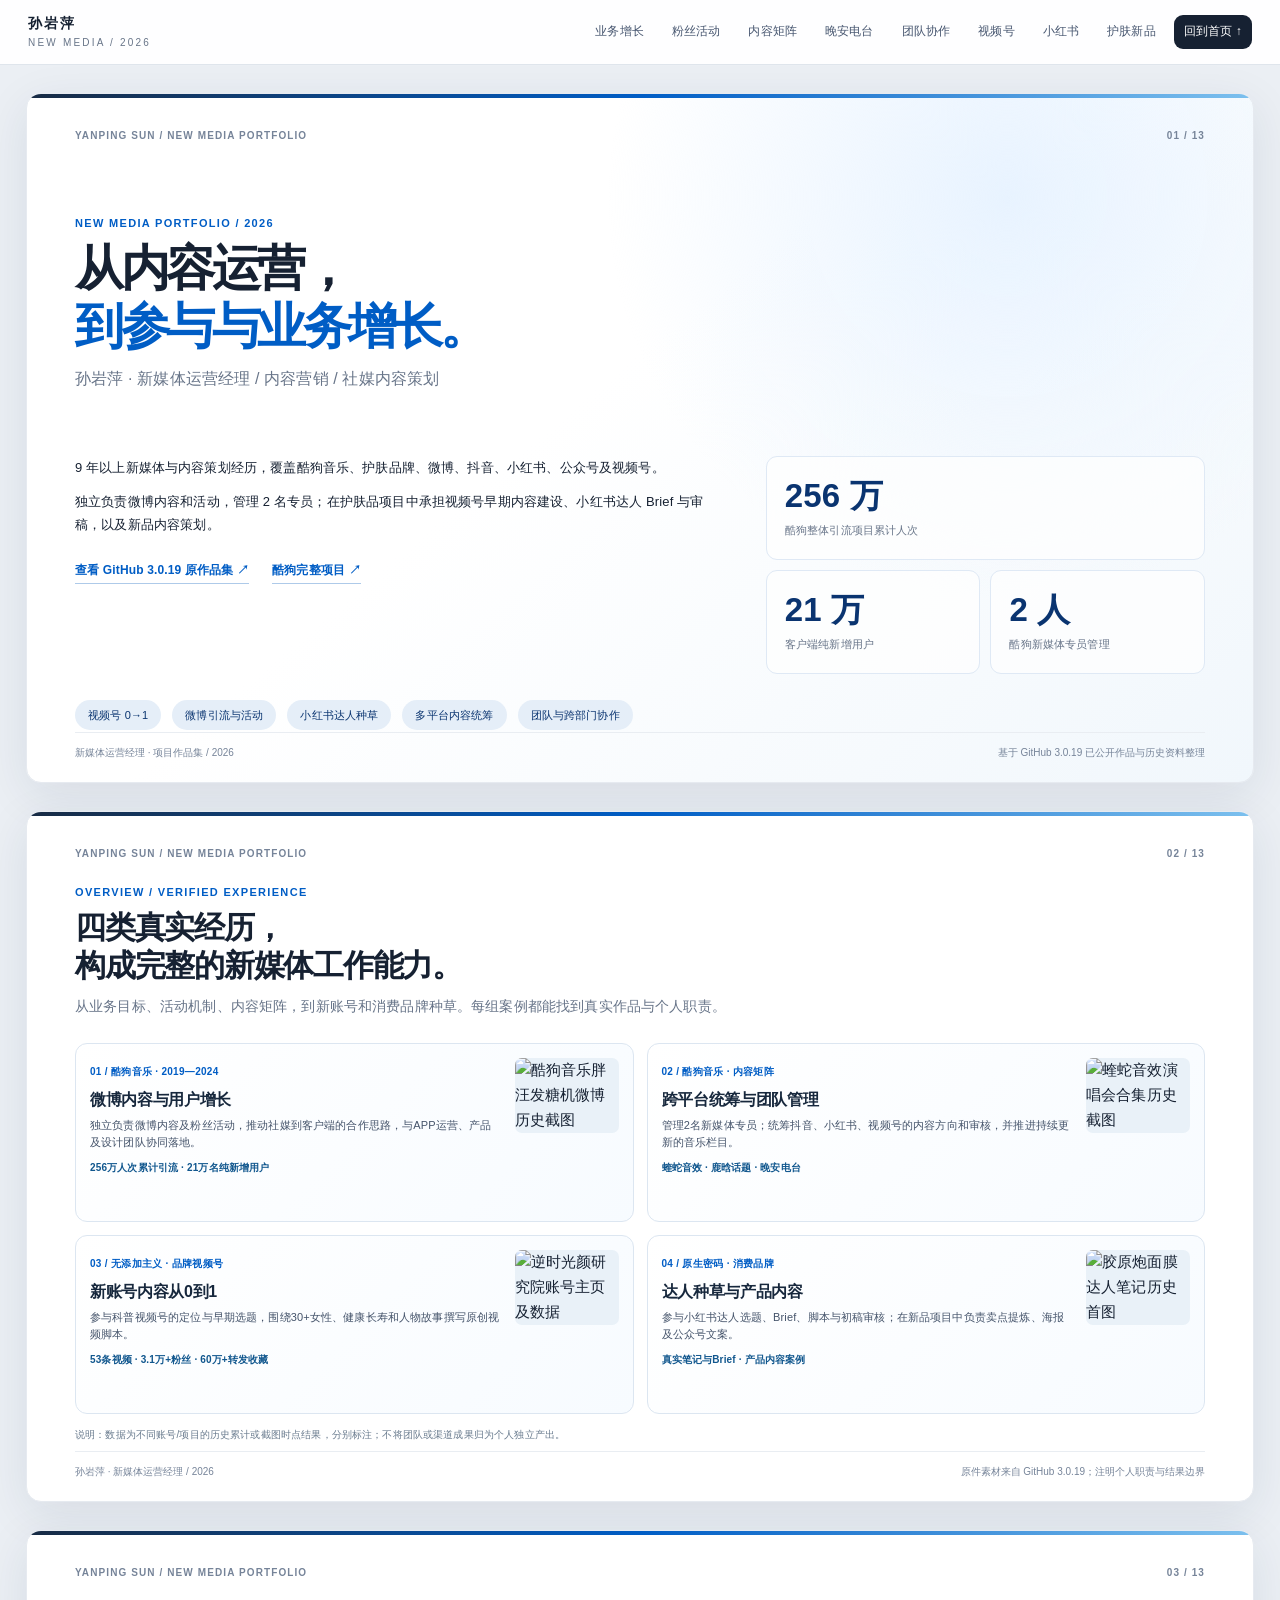
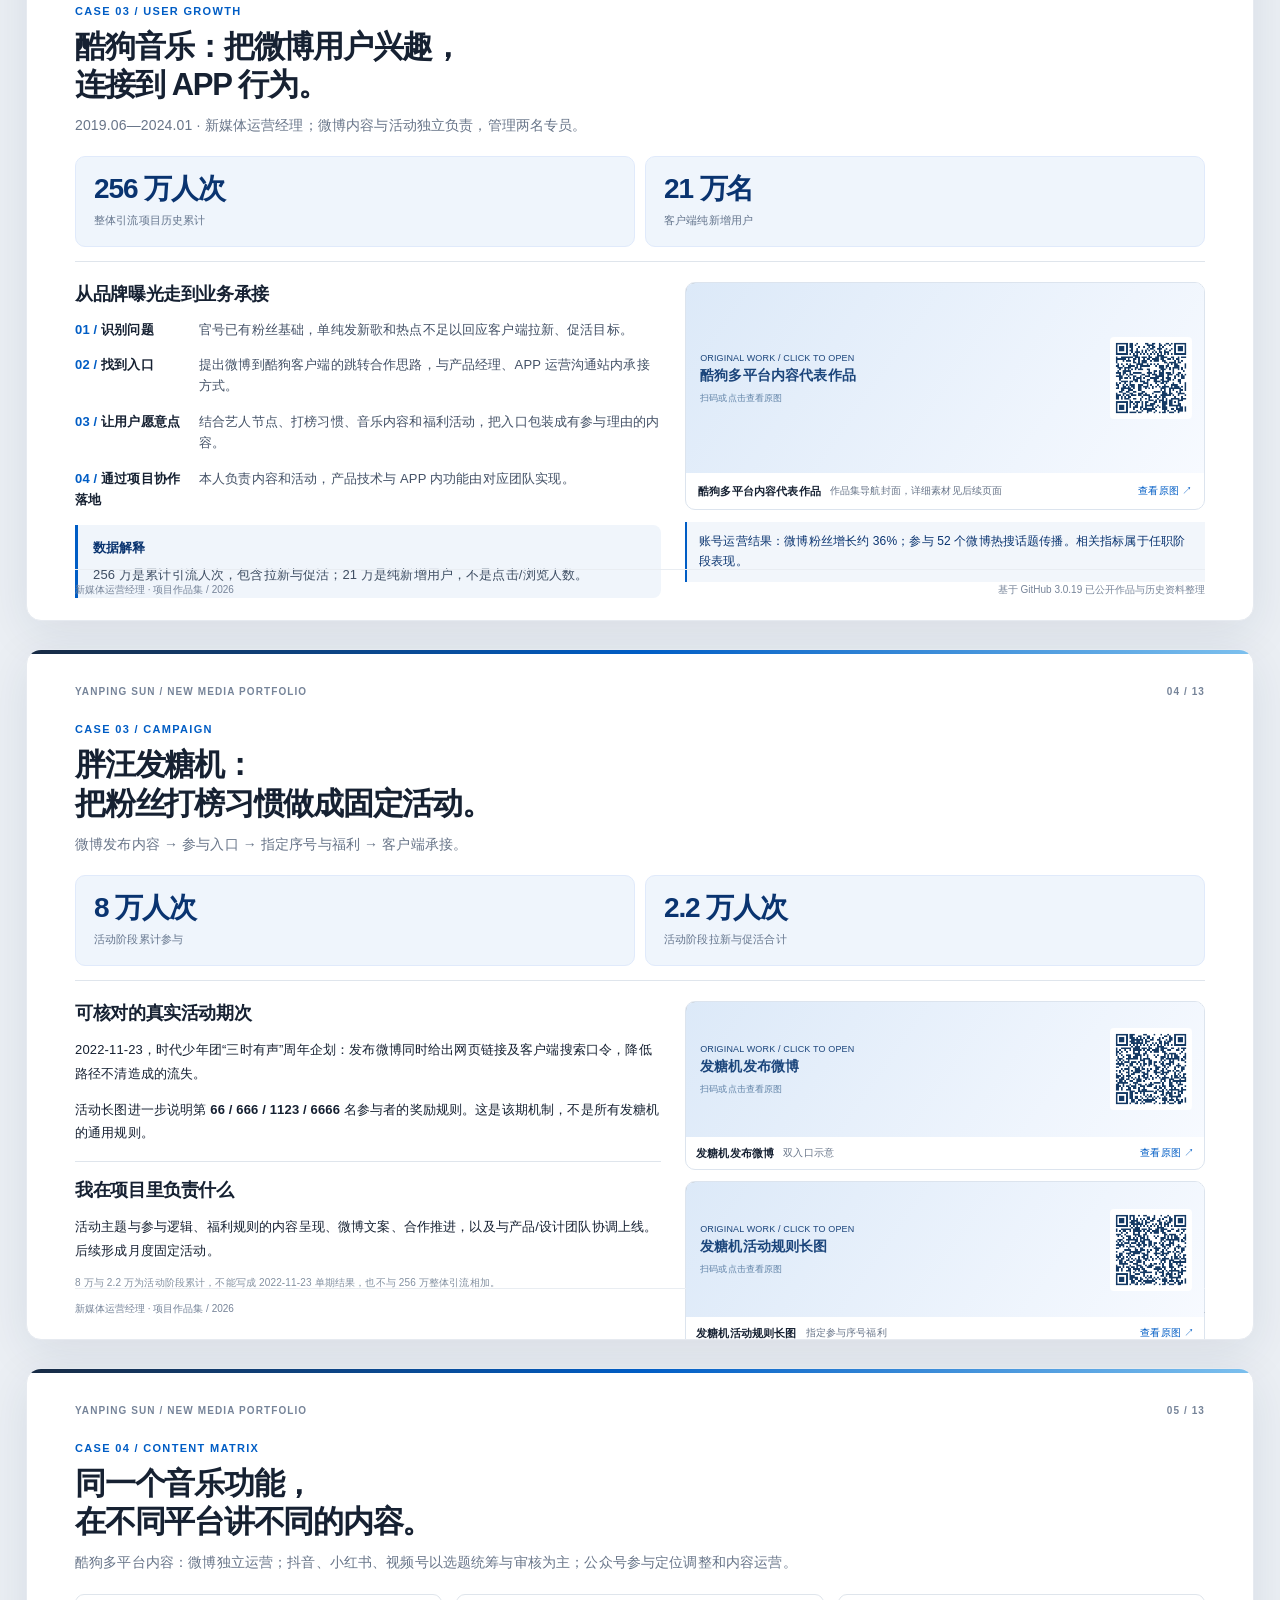
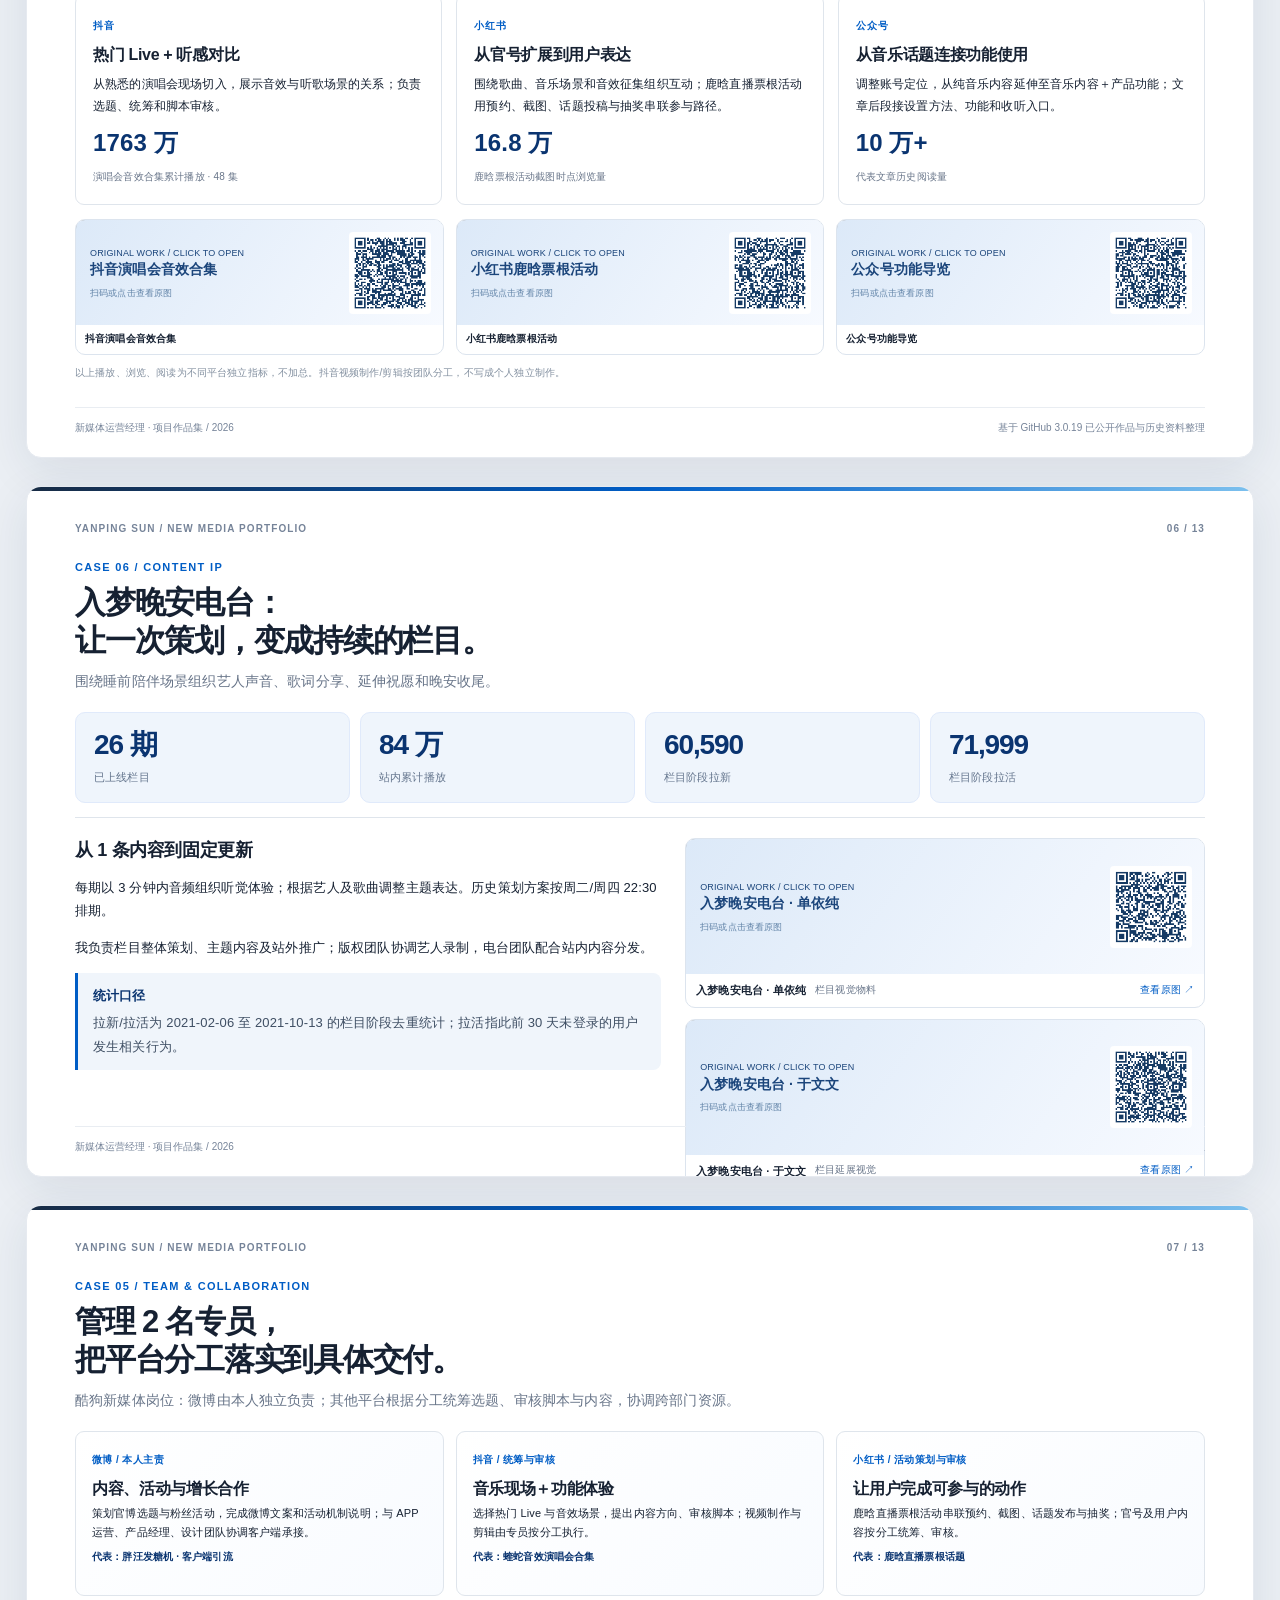
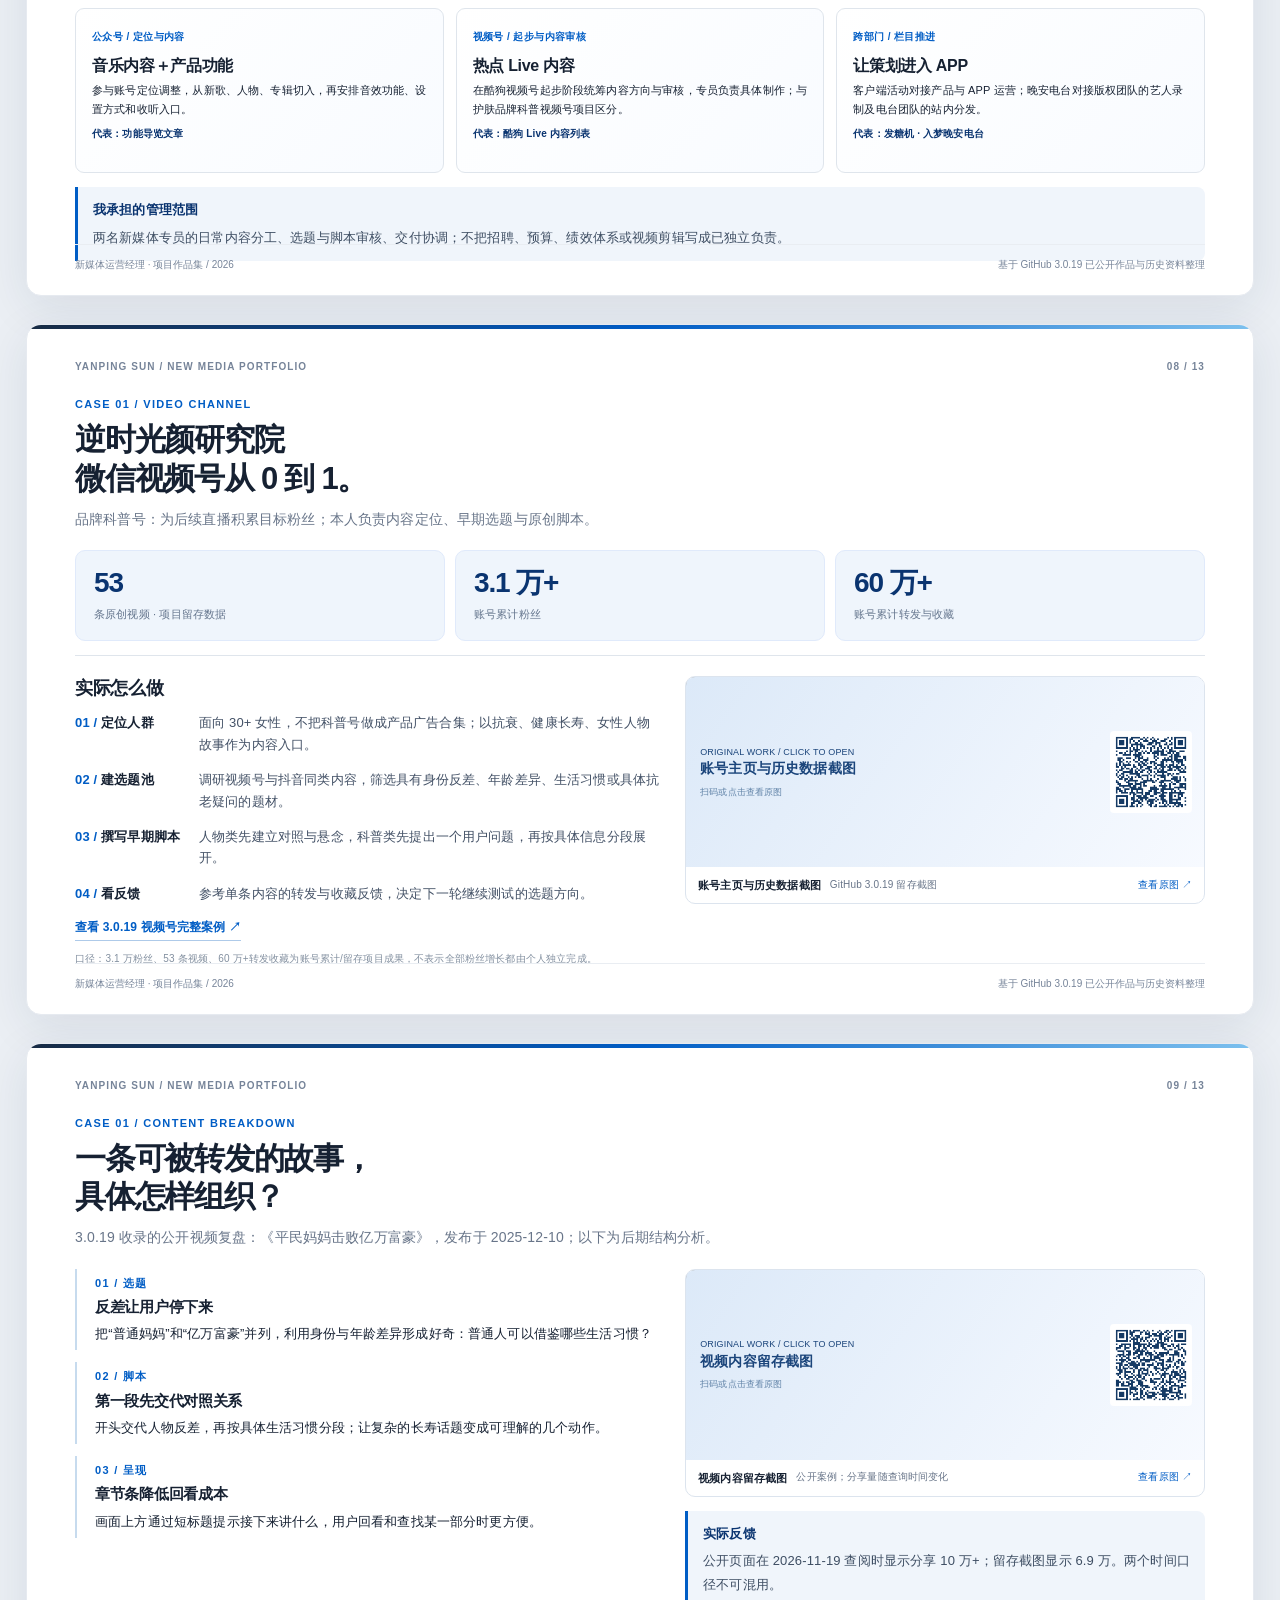
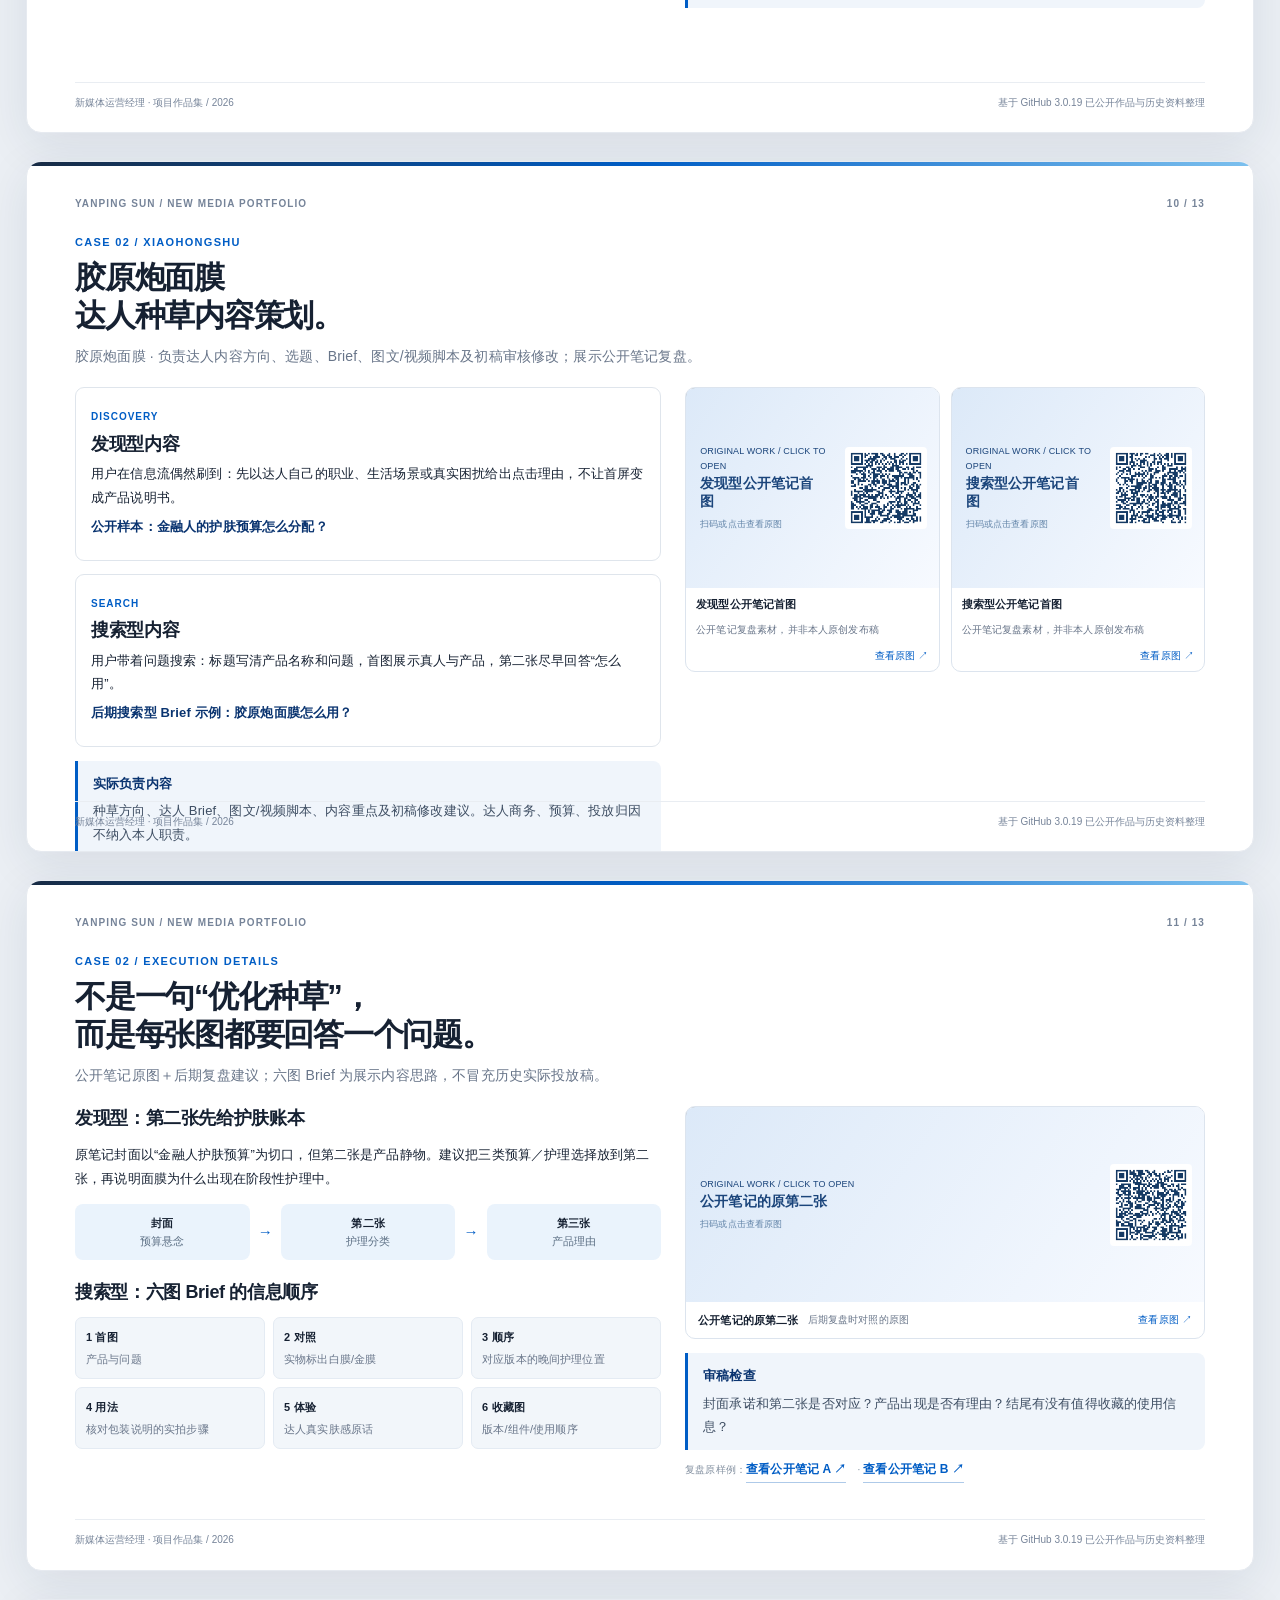
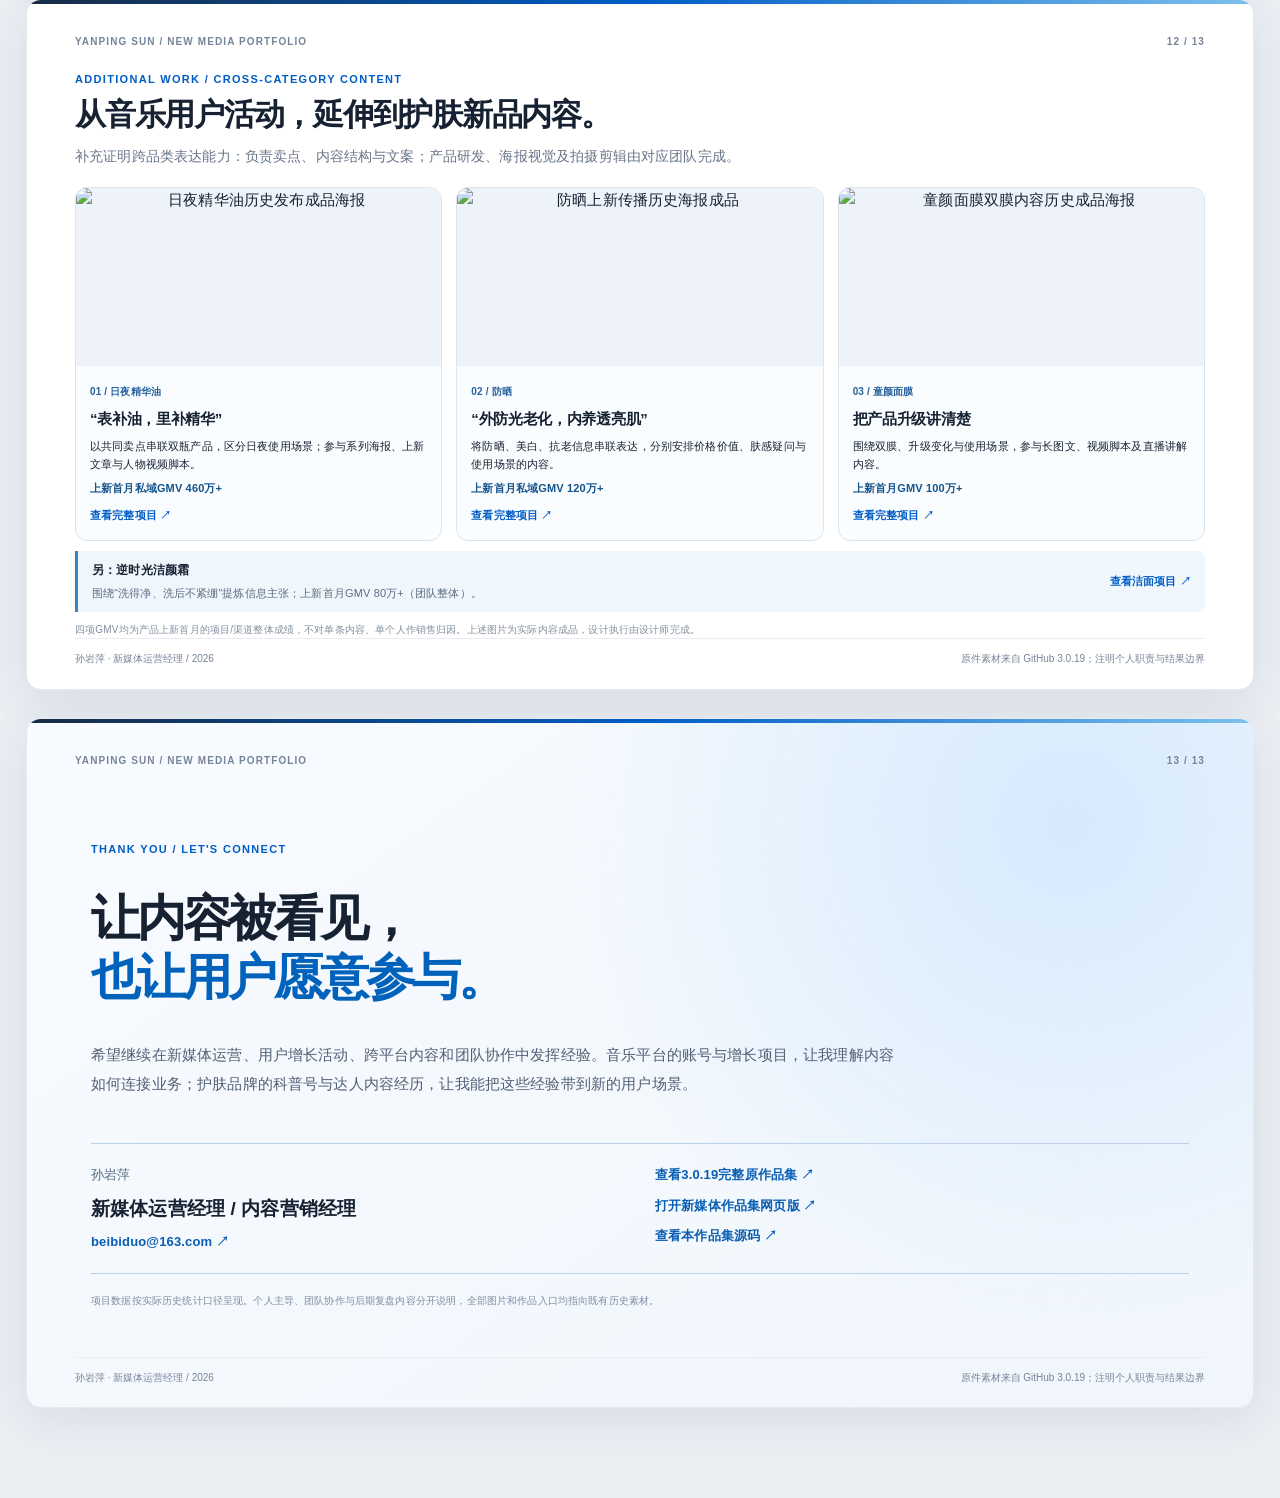
==== commit 043fb7f3: "Build 13-page new media manager portfolio from 3.0.19 verified project assets" ====
--- a/new-media-portfolio/index.html
+++ b/new-media-portfolio/index.html
@@ -1,5 +1,5 @@
 <!DOCTYPE html>
-<html lang="zh-CN"><head><meta charset="utf-8"/><meta content="width=device-width,initial-scale=1" name="viewport"/><meta content="孙岩萍新媒体运营经理作品集｜视频号、达人种草、酷狗增长与内容矩阵" name="description"/><title>孙岩萍｜新媒体运营经理作品集 · GitHub 3.0.19 更新版</title><style>
+<html lang="zh-CN"><head><meta charset="utf-8"/><meta content="width=device-width,initial-scale=1" name="viewport"/><meta content="孙岩萍新媒体运营经理作品集｜视频号、达人种草、酷狗增长与内容矩阵" name="description"/><title>孙岩萍｜新媒体运营经理作品集 · 2026年正式网页版</title><style>
 :root{--ink:#162132;--muted:#687589;--bg:#f5f6f7;--white:#fff;--line:#dfe5ec;--accent:#005dc5;--blue:#0a3470;--light:#eaf1f9;--orange:#ea7c3c}
 *{box-sizing:border-box}html{scroll-behavior:smooth}body{margin:0;background:#ebeff4;color:var(--ink);font-family:"Noto Sans CJK SC","PingFang SC","Microsoft YaHei",sans-serif;font-size:15px;line-height:1.65;letter-spacing:.01em}
 a{color:inherit;text-decoration:none}button{font:inherit}.app-header{position:sticky;top:0;z-index:80;background:#ffffffed;backdrop-filter:blur(18px);border-bottom:1px solid var(--line)}.header-inner{max-width:1320px;margin:auto;padding:12px 28px;display:flex;align-items:center;justify-content:space-between;gap:16px}.brand{font-weight:800;letter-spacing:.14em;font-size:14px}.brand small{display:block;font-size:10px;letter-spacing:.22em;color:var(--muted);font-weight:500}.nav{display:flex;gap:8px;align-items:center;overflow:auto}.nav a{white-space:nowrap;padding:7px 10px;border-radius:9px;font-size:12px;color:#475670}.nav a:hover,.nav a:focus{background:var(--light);color:var(--accent)}.nav .nav-top{background:var(--ink);color:#fff}.deck{max-width:1280px;margin:26px auto 90px;padding:0 26px}.slide{aspect-ratio:16 / 9;min-height:680px;display:flex;flex-direction:column;background:var(--white);box-shadow:0 12px 48px #142d4a17;border:1px solid #e6eaf0;border-radius:15px;margin:28px auto;overflow:hidden;padding:34px 48px 21px;position:relative}.slide::before{content:"";height:4px;position:absolute;left:0;right:0;top:0;background:linear-gradient(90deg,#182b44,#005dc5,#7cc0ee)}.slide-top,.slide-bottom{display:flex;justify-content:space-between;align-items:center;gap:16px;font-size:10px;letter-spacing:.11em;font-weight:600;color:#768499}.slide-bottom{margin-top:auto;padding-top:12px;border-top:1px solid #e9edf2;font-weight:400;letter-spacing:0}.slide-heading{margin:20px 0 19px}.kicker,.small-label{font-size:11px;font-weight:800;letter-spacing:.12em;color:var(--accent)}h2{font-size:31px;line-height:1.23;letter-spacing:-.04em;margin:8px 0 10px;font-weight:800}h3{font-size:18px;line-height:1.35;margin:0 0 12px;letter-spacing:-.02em}.slide-heading p{font-size:14px;color:var(--muted);margin:0;max-width:900px}.slide-body{flex:1;min-height:0}.cover{background:radial-gradient(circle at 80% 15%,#e8f3ff 0,transparent 35%),linear-gradient(140deg,#fff 45%,#f1f7fc)}.cover .slide-heading{margin-top:70px}.cover h2{font-size:49px;letter-spacing:-.07em;line-height:1.18;max-width:830px}.cover h2 em{font-style:normal;color:var(--accent)}.cover .slide-heading p{font-size:16px}.cover-grid{display:grid;grid-template-columns:1.45fr 1fr;gap:54px;margin-top:45px}.cover-intro p{font-size:16px;line-height:1.9;margin:0 0 10px;max-width:640px}.cover-numbers{display:grid;grid-template-columns:1fr 1fr;gap:10px}.cover-numbers div{background:#ffffffb8;border:1px solid #dfe9f5;border-radius:11px;padding:18px}.cover-numbers div:first-child{grid-column:span 2}.cover-numbers strong{display:block;font-size:33px;line-height:1.25;color:var(--blue)}.cover-numbers span{font-size:11px;color:var(--muted)}.feature-strip{display:flex;flex-wrap:wrap;gap:11px;margin-top:26px}.feature-strip span{background:#e5eef8;border-radius:99px;padding:6px 13px;font-size:11px;color:var(--blue)}.button-row{display:flex;gap:15px;margin-top:25px;flex-wrap:wrap}.link{display:inline-block;font-size:12px;color:var(--accent);font-weight:750;border-bottom:1px solid #aecae9;margin-right:8px;padding-bottom:2px}.link:hover{color:#0c3d7e}.three-col{display:grid;grid-template-columns:repeat(3,1fr);gap:16px}.tile{border:1px solid var(--line);background:#f9fbfd;border-radius:10px;padding:24px;min-height:285px}.tile-no{font-size:35px;color:#bfd3eb;font-weight:800;line-height:1}.tile h3{margin:22px 0 10px}.tile p{font-size:13px;line-height:1.88;color:#45536a}.thin-stat{border-top:1px solid #dce6ef;font-size:11px;color:var(--accent);padding-top:12px;margin-top:18px}.quote-bar{display:flex;gap:20px;align-items:flex-start;background:#f0f5fb;border-left:3px solid var(--accent);padding:20px 23px;margin-top:23px;border-radius:0 8px 8px 0}.quote-bar strong{font-size:13px;min-width:78px;color:var(--blue)}.quote-bar p{font-size:12px;margin:0;color:#3e4e63}.quote-bar.compact{display:block;padding:12px 15px;margin-top:14px}.quote-bar.compact strong{display:block;margin-bottom:5px}.two-col{display:grid;grid-template-columns:1.06fr .94fr;gap:24px;align-items:start}.divide-top{border-top:1px solid var(--line);padding-top:20px}.metrics{display:grid;gap:10px;margin:0 0 14px}.metrics.three{grid-template-columns:repeat(3,1fr)}.metrics.two{grid-template-columns:repeat(2,1fr)}.metrics.four{grid-template-columns:repeat(4,1fr)}.metrics>div{background:#eff5fc;border:1px solid #e0eafb;border-radius:10px;padding:14px 18px}.metrics strong{display:block;font-size:28px;letter-spacing:-.04em;color:var(--blue);line-height:1.3}.metrics span{font-size:11px;color:#64758d}.story{margin:0;padding-left:0;list-style:none;counter-reset:st}.story li{display:grid;grid-template-columns:112px 1fr;gap:12px;align-items:start;margin:0 0 14px;font-size:13px;color:#435166}.story b{color:var(--ink)}.story b::before{counter-increment:st;content:counter(st,decimal-leading-zero) ' / ';color:var(--accent);font-weight:800}.slide-body p{font-size:13px;line-height:1.8}.micro{color:#8390a0!important;font-size:10px!important;line-height:1.65!important}.media{display:block;border:1px solid #dce4ee;border-radius:10px;overflow:hidden;background:#fff;max-height:360px}.media-frame{height:190px;background:linear-gradient(120deg,#dce9f8,#f4f8ff);position:relative;display:flex;align-items:center;justify-content:center}.media.portrait .media-frame{height:195px}.media img{display:block;width:100%;height:100%;object-fit:contain;background:#f2f5f9}.media-caption{padding:9px 12px;display:flex;align-items:center;gap:9px;flex-wrap:wrap}.media-caption b{font-size:11px}.media-caption span{font-size:10px;color:var(--muted)}.media-caption small{margin-left:auto;font-size:10px;color:var(--accent)}.print-cover{display:none}.stack-media{display:grid;gap:11px;grid-template-columns:1fr}.stack-media .media-frame{height:135px}.stack-media .media-caption{padding:7px 10px}.strategy-list{display:grid;gap:13px}.strategy-list article{padding:15px;border-radius:9px;border:1px solid var(--line)}.strategy-list article span,.platform{font-size:10px;letter-spacing:.1em;color:var(--accent);font-weight:800}.strategy-list h3{margin:4px 0}.strategy-list p{margin:6px 0}.strategy-list .example{color:var(--blue);font-weight:700}.two-col .stack-media:has(.portrait){grid-template-columns:repeat(2,1fr)}.two-col .stack-media .portrait .media-frame{height:200px}.step-box{border-left:2px solid #c7dbee;padding:5px 0 5px 18px;margin:0 0 12px}.step-box h3{font-size:15px;margin:5px 0}.step-box p{margin:0}.brief-grid{display:grid;grid-template-columns:repeat(3,1fr);gap:8px}.brief-grid div{background:#f2f6fa;padding:10px;border:1px solid #e4ebf3;border-radius:7px}.brief-grid b,.brief-grid span{display:block;font-size:11px}.brief-grid span{color:var(--muted);margin-top:4px}.flowbar{display:flex;align-items:center;gap:8px;margin:14px 0 20px}.flowbar div{flex:1;background:#eaf3fc;padding:10px;border-radius:8px;text-align:center}.flowbar b,.flowbar span{display:block;font-size:11px}.flowbar span{color:#5b6e83}.flowbar i{font-style:normal;color:var(--accent)}.mt{margin-top:16px}.divider-line{border-top:1px solid var(--line);margin:16px 0}.note-strong{font-size:12px;color:var(--blue);border-left:2px solid var(--accent);padding:10px 12px;margin-top:12px;background:#f2f6fb}.platform-grid{display:grid;grid-template-columns:repeat(3,1fr);gap:14px}.platform-grid article{border:1px solid var(--line);border-radius:9px;padding:17px;min-height:210px}.platform-grid h3{font-size:16px;margin:8px 0}.platform-grid p{font-size:12px;margin:6px 0}.platform-grid strong{font-size:24px;display:block;color:var(--blue)}.platform-grid small{font-size:10px;color:var(--muted)}.mini-gallery{display:grid;grid-template-columns:repeat(3,1fr);gap:12px;margin-top:14px}.mini-gallery .media-frame{height:105px}.mini-gallery .media-caption{padding:6px 9px}.mini-gallery .media-caption b{font-size:10px}.mini-gallery .media-caption span,.mini-gallery .media-caption small{display:none}.supplements article{border:1px solid var(--line);padding:20px;border-radius:9px;min-height:255px;background:#fafcfe}.supplements article span{font-size:10px;color:var(--accent);font-weight:800}.supplements h3{margin:9px 0;font-size:16px}.supplements p{font-size:12px}.supplements b{display:block;color:var(--blue);margin:14px 0 8px;font-size:12px}.closing{display:grid;grid-template-columns:1.7fr 1fr;gap:40px;border-top:1px solid var(--line);padding-top:20px;margin-top:22px}.closing h3{font-size:18px;margin:9px 0}.closing p{font-size:12px}.contact{background:#e8f0fa;border-radius:9px;padding:15px 18px;display:flex;flex-direction:column;gap:7px}.contact b{font-size:18px}.contact span{font-size:11px;color:var(--muted)}.contact .link{align-self:flex-start}.email{font-size:12px;color:var(--accent)}.source-footer{margin-top:12px;font-size:10px;color:#8390a0}
@@ -56,10 +56,59 @@
   #s12 .closing h3{margin:4px 0}
   #s12 .source-footer{font-size:8px;line-height:1.45;margin-top:5px}
 }
-</style></head><body><header class="app-header"><div class="header-inner"><a class="brand" href="#s1">孙岩萍 <small>NEW MEDIA / 2026</small></a><nav aria-label="作品导航" class="nav"><a href="#s3">视频号</a><a href="#s5">小红书</a><a href="#s7">酷狗增长</a><a href="#s9">内容矩阵</a><a href="#s10">团队协同</a><a href="#s11">栏目IP</a><a href="#s12">更多项目</a><a class="nav-top" href="#s1">回到首页 ↑</a></nav></div></header><main class="deck"><section class="slide cover" id="s1">
-<div class="slide-top"><span>YANPING SUN / NEW MEDIA PORTFOLIO</span><span>01 / 12</span></div>
+
+/* 2026-11-24 / 新媒体运营经理版 · 十三页重组 */
+.chapter-grid{display:grid;grid-template-columns:repeat(2,minmax(0,1fr));gap:13px;margin-top:6px}
+.chapter-card{display:grid;grid-template-columns:minmax(0,1fr) 104px;gap:12px;min-height:179px;border:1px solid #dce6f1;border-radius:12px;padding:14px;background:linear-gradient(135deg,#fff,#f7fbff)}
+.chapter-card h3{font-size:16px;margin:6px 0 6px;color:#17283d}
+.chapter-card p{font-size:11px;line-height:1.6;margin:0 0 8px;color:#44536a}
+.chapter-card strong{font-size:10px;color:#11578e;display:block}
+.chapter-card img{width:100%;height:143px;object-fit:contain;background:#e9f1f8;border-radius:7px}
+.chapter-no{font-weight:800;font-size:10px;color:#005dc5;letter-spacing:.03em}
+.evidence-note{font-size:10px!important;color:#697b8e;margin-top:12px}
+.product-grid{display:grid;grid-template-columns:repeat(3,minmax(0,1fr));gap:14px}
+.product-card{border:1px solid #dce5ee;border-radius:12px;background:#fafdff;overflow:hidden}
+.product-card>a{display:block;background:#edf3f9;text-align:center}
+.product-card img{height:178px;width:100%;object-fit:contain;display:block}
+.product-card-copy{padding:12px 14px 13px}
+.product-card-copy>span{font-size:10px;color:#28629d;font-weight:800}
+.product-card h3{font-size:15px;margin:7px 0}
+.product-card p{font-size:11px;line-height:1.65;margin:0 0 6px}
+.product-card b{display:block;font-size:11px;color:#15548b;margin:5px 0}
+.product-card-copy>a{font-size:11px;font-weight:700;color:#005dc5}
+.product-footer{display:flex;align-items:center;justify-content:space-between;gap:14px;padding:10px 14px;margin:10px 0 4px;border-left:3px solid #3b82c6;background:#eff6fc;border-radius:0 8px 8px 0}
+.product-footer>div{display:flex;flex-direction:column;gap:3px}
+.product-footer strong{font-size:12px}.product-footer span{font-size:11px;color:#5b6c80}
+.product-footer>a{font-size:11px;font-weight:700;color:#005dc5;white-space:nowrap}
+.ending{background:radial-gradient(circle at 85% 15%,#d6eafd,transparent 42%),linear-gradient(145deg,#f8fbff,#f0f6fc)}
+.ending-body{flex:1;display:flex;flex-direction:column;justify-content:center;padding:30px 16px 8px}
+.ending-body h2{font-size:49px;line-height:1.2;margin:20px 0;letter-spacing:-.065em}
+.ending-body em{font-style:normal;color:#0062bb}
+.ending-intro{font-size:15px!important;max-width:805px;color:#516075;line-height:1.9!important}
+.ending-contact{margin-top:30px;border-top:1px solid #bcd0e7;border-bottom:1px solid #bcd0e7;padding:20px 0;display:grid;grid-template-columns:1fr 1fr;gap:30px}
+.ending-contact>div:first-child{display:flex;flex-direction:column;gap:7px}
+.ending-contact span{font-size:13px;color:#516981}
+.ending-contact strong{font-size:19px}
+.ending-contact a{font-size:13px;font-weight:700;color:#095eb4}
+.ending-links{display:flex;flex-direction:column;gap:9px}
+.ending-disclaimer{font-size:10px!important;color:#7e8da1;margin-top:19px}
+.nav a{scroll-margin-top:90px}
+.slide{scroll-margin-top:75px}
+@media(max-width:800px){
+.chapter-grid{grid-template-columns:1fr}.chapter-card{min-height:unset;grid-template-columns:minmax(0,1fr) 92px}.chapter-card img{height:128px}
+.product-grid{grid-template-columns:1fr}.product-card{display:grid;grid-template-columns:105px 1fr}.product-card>a{height:100%}.product-card img{height:100%;min-height:147px;max-height:200px}.product-card-copy{padding:10px 12px}
+.product-footer{align-items:flex-start;flex-direction:column}
+.ending-body{padding:25px 0}.ending-body h2{font-size:39px}.ending-contact{grid-template-columns:1fr;gap:17px}
+}
+@media print{
+.chapter-grid{gap:10px}.chapter-card{min-height:145px;padding:10px;grid-template-columns:minmax(0,1fr) 92px}.chapter-card h3{font-size:13px;margin:4px 0}.chapter-card p{font-size:9px;line-height:1.4}.chapter-card strong{font-size:9px}.chapter-card img{height:116px}
+.product-card img{height:132px}.product-card-copy{padding:9px 10px}.product-card h3{font-size:13px}.product-card p{font-size:10px;line-height:1.48}.product-footer{padding:6px 9px;margin:7px 0 2px}
+.ending-body h2{font-size:45px}.ending-intro{font-size:13px!important}
+}
+</style></head><body><header class="app-header"><div class="header-inner"><a class="brand" href="#s1">孙岩萍 <small>NEW MEDIA / 2026</small></a><nav aria-label="作品导航" class="nav"><a href="#s3">业务增长</a><a href="#s4">粉丝活动</a><a href="#s5">内容矩阵</a><a href="#s6">晚安电台</a><a href="#s7">团队协作</a><a href="#s8">视频号</a><a href="#s10">小红书</a><a href="#s12">护肤新品</a><a class="nav-top" href="#s1">回到首页 ↑</a></nav></div></header><main class="deck"><section class="slide cover" id="s1">
+<div class="slide-top"><span>YANPING SUN / NEW MEDIA PORTFOLIO</span><span>01 / 13</span></div>
 <div class="slide-heading"><div class="kicker">NEW MEDIA PORTFOLIO / 2026</div>
-<h2>用真实内容案例，<br/><em>证明运营与增长能力。</em></h2>
+<h2>从内容运营，<br/><em>到参与与业务增长。</em></h2>
 <p>孙岩萍 · 新媒体运营经理 / 内容营销 / 社媒内容策划</p></div>
 <div class="slide-body">
 <div class="cover-grid"><div class="cover-intro"><p>9 年以上新媒体与内容策划经历，覆盖酷狗音乐、护肤品牌、微博、抖音、小红书、公众号及视频号。</p>
@@ -70,80 +119,17 @@
 </div>
 <div class="slide-bottom"><span>新媒体运营经理 · 项目作品集 / 2026</span><span>基于 GitHub 3.0.19 已公开作品与历史资料整理</span></div>
 </section><section class="slide" id="s2">
-<div class="slide-top"><span>YANPING SUN / NEW MEDIA PORTFOLIO</span><span>02 / 12</span></div>
-<div class="slide-heading"><div class="kicker">OVERVIEW / VERIFIED DELIVERABLES</div><h2>不是泛泛的方法论，<br/>而是做过的内容与项目。</h2><p>三个方向对应三组可核对的真实作品，后续页面逐项展示内容结构、职责和结果。</p></div>
-<div class="slide-body">
-<div class="three-col"><article class="tile"><div class="tile-no">01 / 视频号</div><h3>账号从 0 到 1</h3><p>参与「逆时光颜研究院」内容定位，围绕 30+ 女性筛选抗衰、长寿和人物故事选题，负责早期原创视频脚本。</p><div class="thin-stat">53 条原创视频 · 账号累计粉丝 3.1 万+</div></article>
-<article class="tile"><div class="tile-no">02 / 微博</div><h3>内容连接 APP 增长</h3><p>独立负责酷狗微博内容和活动；提出站外到客户端的跳转合作思路，策划「胖汪发糖机」并协调产品、APP 运营和设计落地。</p><div class="thin-stat">整体引流 256 万人次 · 纯新增 21 万名</div></article>
-<article class="tile"><div class="tile-no">03 / 多平台</div><h3>选题、Brief 与审核</h3><p>管理 2 名专员，统筹抖音、小红书、视频号等内容方向与审核；护肤品项目负责胶原炮达人 Brief、图文/视频脚本及初稿修改。</p><div class="thin-stat">蝰蛇音效 · 鹿晗话题 · 胶原炮种草</div></article></div>
-<div class="quote-bar"><strong>数据和职责边界</strong><p>账号粉丝、累计播放、GMV 等是项目或渠道成果；个人独立策划、团队审核、后期公开复盘分别标注，不把复盘示意当成历史投放原稿。</p></div>
-</div>
-<div class="slide-bottom"><span>新媒体运营经理 · 项目作品集 / 2026</span><span>基于 GitHub 3.0.19 已公开作品与历史资料整理</span></div>
-</section><section class="slide" id="s3">
-<div class="slide-top"><span>YANPING SUN / NEW MEDIA PORTFOLIO</span><span>03 / 12</span></div>
-<div class="slide-heading"><div class="kicker">CASE 01 / VIDEO CHANNEL</div><h2>逆时光颜研究院<br/>微信视频号从 0 到 1。</h2><p>品牌科普号：为后续直播积累目标粉丝；本人负责内容定位、早期选题与原创脚本。</p></div>
-<div class="slide-body">
-<div class="metrics three"><div><strong>53</strong><span>条原创视频 · 项目留存数据</span></div><div><strong>3.1 万+</strong><span>账号累计粉丝</span></div><div><strong>60 万+</strong><span>账号累计转发与收藏</span></div></div>
-<div class="two-col divide-top"><div><h3>实际怎么做</h3>
-<ol class="story"><li><b>定位人群</b><span>面向 30+ 女性，不把科普号做成产品广告合集；以抗衰、健康长寿、女性人物故事作为内容入口。</span></li>
-<li><b>建选题池</b><span>调研视频号与抖音同类内容，筛选具有身份反差、年龄差异、生活习惯或具体抗老疑问的题材。</span></li>
-<li><b>撰写早期脚本</b><span>人物类先建立对照与悬念，科普类先提出一个用户问题，再按具体信息分段展开。</span></li>
-<li><b>看反馈</b><span>参考单条内容的转发与收藏反馈，决定下一轮继续测试的选题方向。</span></li></ol><p class="micro"><a class="link" href="https://yanpingsun.github.io/yanping-portfolio-site/preview/v3/?v=3.0.19#/project/videochannel" rel="noopener" target="_blank">查看 3.0.19 视频号完整案例 ↗</a></p>
-<p class="micro">口径：3.1 万粉丝、53 条视频、60 万+转发收藏为账号累计/留存项目成果，不表示全部粉丝增长都由个人独立完成。</p></div>
-<div><a class="media wide" href="https://yanpingsun.github.io/yanping-portfolio-site/preview/v3/assets/antiaging-channel-overview.webp" rel="noopener" target="_blank">
-<div class="media-frame"><img alt="账号主页与历史数据截图" data-src="https://yanpingsun.github.io/yanping-portfolio-site/preview/v3/assets/antiaging-channel-overview.webp" decoding="async" loading="lazy"/>
-<div class="print-cover"><span>ORIGINAL WORK / CLICK TO OPEN</span><strong>账号主页与历史数据截图</strong><img alt="扫码查看原始作品" class="evidence-qr" loading="eager" src="[data-uri]"/><small class="qr-label">扫码或点击查看原图</small></div></div>
-<div class="media-caption"><b>账号主页与历史数据截图</b><span>GitHub 3.0.19 留存截图</span><small>查看原图 ↗</small></div></a></div></div>
-</div>
-<div class="slide-bottom"><span>新媒体运营经理 · 项目作品集 / 2026</span><span>基于 GitHub 3.0.19 已公开作品与历史资料整理</span></div>
-</section><section class="slide" id="s4">
-<div class="slide-top"><span>YANPING SUN / NEW MEDIA PORTFOLIO</span><span>04 / 12</span></div>
-<div class="slide-heading"><div class="kicker">CASE 01 / CONTENT BREAKDOWN</div><h2>一条可被转发的故事，<br/>具体怎样组织？</h2><p>3.0.19 收录的公开视频复盘：《平民妈妈击败亿万富豪》，发布于 2025-12-10；以下为后期结构分析。</p></div>
-<div class="slide-body">
-<div class="two-col"><div><div class="step-box"><div class="small-label">01 / 选题</div><h3>反差让用户停下来</h3><p>把“普通妈妈”和“亿万富豪”并列，利用身份与年龄差异形成好奇：普通人可以借鉴哪些生活习惯？</p></div>
-<div class="step-box"><div class="small-label">02 / 脚本</div><h3>第一段先交代对照关系</h3><p>开头交代人物反差，再按具体生活习惯分段；让复杂的长寿话题变成可理解的几个动作。</p></div>
-<div class="step-box"><div class="small-label">03 / 呈现</div><h3>章节条降低回看成本</h3><p>画面上方通过短标题提示接下来讲什么，用户回看和查找某一部分时更方便。</p></div></div>
-<div><a class="media wide" href="https://yanpingsun.github.io/yanping-portfolio-site/preview/v3/assets/antiaging-channel-videos.webp" rel="noopener" target="_blank">
-<div class="media-frame"><img alt="视频内容留存截图" data-src="https://yanpingsun.github.io/yanping-portfolio-site/preview/v3/assets/antiaging-channel-videos.webp" decoding="async" loading="lazy"/>
-<div class="print-cover"><span>ORIGINAL WORK / CLICK TO OPEN</span><strong>视频内容留存截图</strong><img alt="扫码查看原始作品" class="evidence-qr" loading="eager" src="[data-uri]"/><small class="qr-label">扫码或点击查看原图</small></div></div>
-<div class="media-caption"><b>视频内容留存截图</b><span>公开案例；分享量随查询时间变化</span><small>查看原图 ↗</small></div></a>
-<div class="quote-bar compact"><strong>实际反馈</strong><p>公开页面在 2026-11-19 查阅时显示分享 10 万+；留存截图显示 6.9 万。两个时间口径不可混用。</p></div></div></div>
-</div>
-<div class="slide-bottom"><span>新媒体运营经理 · 项目作品集 / 2026</span><span>基于 GitHub 3.0.19 已公开作品与历史资料整理</span></div>
-</section><section class="slide" id="s5">
-<div class="slide-top"><span>YANPING SUN / NEW MEDIA PORTFOLIO</span><span>05 / 12</span></div>
-<div class="slide-heading"><div class="kicker">CASE 02 / XIAOHONGSHU</div><h2>胶原炮面膜<br/>达人种草内容策划。</h2><p>胶原炮面膜 · 负责达人内容方向、选题、Brief、图文/视频脚本及初稿审核修改；展示公开笔记复盘。</p></div>
-<div class="slide-body">
-<div class="two-col"><div><div class="strategy-list"><article><span>DISCOVERY</span><h3>发现型内容</h3><p>用户在信息流偶然刷到：先以达人自己的职业、生活场景或真实困扰给出点击理由，不让首屏变成产品说明书。</p><p class="example">公开样本：金融人的护肤预算怎么分配？</p></article>
-<article><span>SEARCH</span><h3>搜索型内容</h3><p>用户带着问题搜索：标题写清产品名称和问题，首图展示真人与产品，第二张尽早回答“怎么用”。</p><p class="example">后期搜索型 Brief 示例：胶原炮面膜怎么用？</p></article></div>
-<div class="quote-bar compact"><strong>实际负责内容</strong><p>种草方向、达人 Brief、图文/视频脚本、内容重点及初稿修改建议。达人商务、预算、投放归因不纳入本人职责。</p></div><p class="micro"><a class="link" href="https://yanpingsun.github.io/yanping-portfolio-site/preview/v3/?v=3.0.19#/project/xiaohongshu" rel="noopener" target="_blank">查看 3.0.19 小红书完整案例 ↗</a></p></div>
-<div class="stack-media"><a class="media portrait" href="https://yanpingsun.github.io/yanping-portfolio-site/preview/v3/assets/collagen/budget-cover.webp" rel="noopener" target="_blank">
-<div class="media-frame"><img alt="发现型公开笔记首图" data-src="https://yanpingsun.github.io/yanping-portfolio-site/preview/v3/assets/collagen/budget-cover.webp" decoding="async" loading="lazy"/>
-<div class="print-cover"><span>ORIGINAL WORK / CLICK TO OPEN</span><strong>发现型公开笔记首图</strong><img alt="扫码查看原始作品" class="evidence-qr" loading="eager" src="[data-uri]"/><small class="qr-label">扫码或点击查看原图</small></div></div>
-<div class="media-caption"><b>发现型公开笔记首图</b><span>公开笔记复盘素材，并非本人原创发布稿</span><small>查看原图 ↗</small></div></a>
-<a class="media portrait" href="https://yanpingsun.github.io/yanping-portfolio-site/preview/v3/assets/collagen/review-cover.webp" rel="noopener" target="_blank">
-<div class="media-frame"><img alt="搜索型公开笔记首图" data-src="https://yanpingsun.github.io/yanping-portfolio-site/preview/v3/assets/collagen/review-cover.webp" decoding="async" loading="lazy"/>
-<div class="print-cover"><span>ORIGINAL WORK / CLICK TO OPEN</span><strong>搜索型公开笔记首图</strong><img alt="扫码查看原始作品" class="evidence-qr" loading="eager" src="[data-uri]"/><small class="qr-label">扫码或点击查看原图</small></div></div>
-<div class="media-caption"><b>搜索型公开笔记首图</b><span>公开笔记复盘素材，并非本人原创发布稿</span><small>查看原图 ↗</small></div></a></div></div>
-</div>
-<div class="slide-bottom"><span>新媒体运营经理 · 项目作品集 / 2026</span><span>基于 GitHub 3.0.19 已公开作品与历史资料整理</span></div>
-</section><section class="slide" id="s6">
-<div class="slide-top"><span>YANPING SUN / NEW MEDIA PORTFOLIO</span><span>06 / 12</span></div>
-<div class="slide-heading"><div class="kicker">CASE 02 / EXECUTION DETAILS</div><h2>不是一句“优化种草”，<br/>而是每张图都要回答一个问题。</h2><p>公开笔记原图＋后期复盘建议；六图 Brief 为展示内容思路，不冒充历史实际投放稿。</p></div>
-<div class="slide-body">
-<div class="two-col"><div><h3>发现型：第二张先给护肤账本</h3><p>原笔记封面以“金融人护肤预算”为切口，但第二张是产品静物。建议把三类预算／护理选择放到第二张，再说明面膜为什么出现在阶段性护理中。</p>
-<div class="flowbar"><div><b>封面</b><span>预算悬念</span></div><i>→</i><div><b>第二张</b><span>护理分类</span></div><i>→</i><div><b>第三张</b><span>产品理由</span></div></div>
-<h3 class="mt">搜索型：六图 Brief 的信息顺序</h3><div class="brief-grid"><div><b>1 首图</b><span>产品与问题</span></div><div><b>2 对照</b><span>实物标出白膜/金膜</span></div><div><b>3 顺序</b><span>对应版本的晚间护理位置</span></div><div><b>4 用法</b><span>核对包装说明的实拍步骤</span></div><div><b>5 体验</b><span>达人真实肤感原话</span></div><div><b>6 收藏图</b><span>版本/组件/使用顺序</span></div></div></div>
-<div><a class="media portrait" href="https://yanpingsun.github.io/yanping-portfolio-site/preview/v3/assets/collagen/budget-slide-2.webp" rel="noopener" target="_blank">
-<div class="media-frame"><img alt="公开笔记的原第二张" data-src="https://yanpingsun.github.io/yanping-portfolio-site/preview/v3/assets/collagen/budget-slide-2.webp" decoding="async" loading="lazy"/>
-<div class="print-cover"><span>ORIGINAL WORK / CLICK TO OPEN</span><strong>公开笔记的原第二张</strong><img alt="扫码查看原始作品" class="evidence-qr" loading="eager" src="[data-uri]"/><small class="qr-label">扫码或点击查看原图</small></div></div>
-<div class="media-caption"><b>公开笔记的原第二张</b><span>后期复盘时对照的原图</span><small>查看原图 ↗</small></div></a>
-<div class="quote-bar compact"><strong>审稿检查</strong><p>封面承诺和第二张是否对应？产品出现是否有理由？结尾有没有值得收藏的使用信息？</p></div>
-<p class="micro">复盘原样例：<a class="link" href="https://www.xiaohongshu.com/explore/6a2792760000000007029ba3" rel="noopener" target="_blank">查看公开笔记 A ↗</a> · <a class="link" href="https://www.xiaohongshu.com/explore/697c6039000000000a031c61" rel="noopener" target="_blank">查看公开笔记 B ↗</a></p></div></div>
-</div>
-<div class="slide-bottom"><span>新媒体运营经理 · 项目作品集 / 2026</span><span>基于 GitHub 3.0.19 已公开作品与历史资料整理</span></div>
-</section><section class="slide" id="s7">
-<div class="slide-top"><span>YANPING SUN / NEW MEDIA PORTFOLIO</span><span>07 / 12</span></div>
+<div class="slide-top"><span>YANPING SUN / NEW MEDIA PORTFOLIO</span><span>02 / 13</span></div>
+<div class="slide-heading"><div class="kicker">OVERVIEW / VERIFIED EXPERIENCE</div><h2>四类真实经历，<br>构成完整的新媒体工作能力。</h2><p>从业务目标、活动机制、内容矩阵，到新账号和消费品牌种草。每组案例都能找到真实作品与个人职责。</p></div>
+<div class="slide-body">
+<div class="chapter-grid">
+<article class="chapter-card"><div><span class="chapter-no">01 / 酷狗音乐 · 2019—2024</span><h3>微博内容与用户增长</h3><p>独立负责微博内容及粉丝活动，推动社媒到客户端的合作思路，与APP运营、产品及设计团队协同落地。</p><strong>256万人次累计引流 · 21万名纯新增用户</strong></div><a href="#s3" aria-label="查看微博增长案例"><img src="https://yanpingsun.github.io/yanping-portfolio-site/portfolio-content/kugou/assets/weibo/fatang-weibo.jpg" alt="酷狗音乐胖汪发糖机微博历史截图" loading="lazy"></a></article>
+<article class="chapter-card"><div><span class="chapter-no">02 / 酷狗音乐 · 内容矩阵</span><h3>跨平台统筹与团队管理</h3><p>管理2名新媒体专员；统筹抖音、小红书、视频号的内容方向和审核，并推进持续更新的音乐栏目。</p><strong>蝰蛇音效 · 鹿晗话题 · 晚安电台</strong></div><a href="#s5" aria-label="查看跨平台案例"><img src="https://yanpingsun.github.io/yanping-portfolio-site/portfolio-content/kugou/assets/douyin/concert-collection.png" alt="蝰蛇音效演唱会合集历史截图" loading="lazy"></a></article>
+<article class="chapter-card"><div><span class="chapter-no">03 / 无添加主义 · 品牌视频号</span><h3>新账号内容从0到1</h3><p>参与科普视频号的定位与早期选题，围绕30+女性、健康长寿和人物故事撰写原创视频脚本。</p><strong>53条视频 · 3.1万+粉丝 · 60万+转发收藏</strong></div><a href="#s8" aria-label="查看视频号案例"><img src="https://yanpingsun.github.io/yanping-portfolio-site/preview/v3/assets/antiaging-channel-overview.webp" alt="逆时光颜研究院账号主页及数据" loading="lazy"></a></article>
+<article class="chapter-card"><div><span class="chapter-no">04 / 原生密码 · 消费品牌</span><h3>达人种草与产品内容</h3><p>参与小红书达人选题、Brief、脚本与初稿审核；在新品项目中负责卖点提炼、海报及公众号文案。</p><strong>真实笔记与Brief · 产品内容案例</strong></div><a href="#s10" aria-label="查看达人种草案例"><img src="https://yanpingsun.github.io/yanping-portfolio-site/preview/v3/assets/collagen/budget-cover.webp" alt="胶原炮面膜达人笔记历史首图" loading="lazy"></a></article>
+</div><p class="evidence-note">说明：数据为不同账号/项目的历史累计或截图时点结果，分别标注；不将团队或渠道成果归为个人独立产出。</p>
+</div><div class="slide-bottom"><span>孙岩萍 · 新媒体运营经理 / 2026</span><span>原件素材来自 GitHub 3.0.19；注明个人职责与结果边界</span></div></section><section class="slide" id="s3">
+<div class="slide-top"><span>YANPING SUN / NEW MEDIA PORTFOLIO</span><span>03 / 13</span></div>
 <div class="slide-heading"><div class="kicker">CASE 03 / USER GROWTH</div><h2>酷狗音乐：把微博用户兴趣，<br/>连接到 APP 行为。</h2><p>2019.06—2024.01 · 新媒体运营经理；微博内容与活动独立负责，管理两名专员。</p></div>
 <div class="slide-body">
 <div class="metrics two"><div><strong>256 万人次</strong><span>整体引流项目历史累计</span></div><div><strong>21 万名</strong><span>客户端纯新增用户</span></div></div>
@@ -153,14 +139,14 @@
 <li><b>通过项目协作落地</b><span>本人负责内容和活动，产品技术与 APP 内功能由对应团队实现。</span></li></ol>
 <div class="quote-bar compact"><strong>数据解释</strong><p>256 万是累计引流人次，包含拉新与促活；21 万是纯新增用户，不是点击/浏览人数。</p></div></div>
 <div><a class="media wide" href="https://yanpingsun.github.io/yanping-portfolio-site/preview/v3/assets/kugou-platform-cover-v308.webp" rel="noopener" target="_blank">
-<div class="media-frame"><img alt="酷狗多平台内容代表作品" data-src="https://yanpingsun.github.io/yanping-portfolio-site/preview/v3/assets/kugou-platform-cover-v308.webp" decoding="async" loading="lazy"/>
+<div class="media-frame"><img alt="酷狗内容运营项目 · 真实案例在后页展示" data-src="https://yanpingsun.github.io/yanping-portfolio-site/preview/v3/assets/kugou-platform-cover-v308.webp" decoding="async" loading="lazy"/>
 <div class="print-cover"><span>ORIGINAL WORK / CLICK TO OPEN</span><strong>酷狗多平台内容代表作品</strong><img alt="扫码查看原始作品" class="evidence-qr" loading="eager" src="[data-uri]"/><small class="qr-label">扫码或点击查看原图</small></div></div>
-<div class="media-caption"><b>酷狗多平台内容代表作品</b><span>源自 3.0.19 网站主视觉</span><small>查看原图 ↗</small></div></a>
+<div class="media-caption"><b>酷狗多平台内容代表作品</b><span>作品集导航封面，详细素材见后续页面</span><small>查看原图 ↗</small></div></a>
 <div class="note-strong">账号运营结果：微博粉丝增长约 36%；参与 52 个微博热搜话题传播。相关指标属于任职阶段表现。</div></div></div>
 </div>
 <div class="slide-bottom"><span>新媒体运营经理 · 项目作品集 / 2026</span><span>基于 GitHub 3.0.19 已公开作品与历史资料整理</span></div>
-</section><section class="slide" id="s8">
-<div class="slide-top"><span>YANPING SUN / NEW MEDIA PORTFOLIO</span><span>08 / 12</span></div>
+</section><section class="slide" id="s4">
+<div class="slide-top"><span>YANPING SUN / NEW MEDIA PORTFOLIO</span><span>04 / 13</span></div>
 <div class="slide-heading"><div class="kicker">CASE 03 / CAMPAIGN</div><h2>胖汪发糖机：<br/>把粉丝打榜习惯做成固定活动。</h2><p>微博发布内容 → 参与入口 → 指定序号与福利 → 客户端承接。</p></div>
 <div class="slide-body">
 <div class="metrics two"><div><strong>8 万人次</strong><span>活动阶段累计参与</span></div><div><strong>2.2 万人次</strong><span>活动阶段拉新与促活合计</span></div></div>
@@ -178,8 +164,8 @@
 <div class="media-caption"><b>发糖机活动规则长图</b><span>指定参与序号福利</span><small>查看原图 ↗</small></div></a></div></div>
 </div>
 <div class="slide-bottom"><span>新媒体运营经理 · 项目作品集 / 2026</span><span>基于 GitHub 3.0.19 已公开作品与历史资料整理</span></div>
-</section><section class="slide" id="s9">
-<div class="slide-top"><span>YANPING SUN / NEW MEDIA PORTFOLIO</span><span>09 / 12</span></div>
+</section><section class="slide" id="s5">
+<div class="slide-top"><span>YANPING SUN / NEW MEDIA PORTFOLIO</span><span>05 / 13</span></div>
 <div class="slide-heading"><div class="kicker">CASE 04 / CONTENT MATRIX</div><h2>同一个音乐功能，<br/>在不同平台讲不同的内容。</h2><p>酷狗多平台内容：微博独立运营；抖音、小红书、视频号以选题统筹与审核为主；公众号参与定位调整和内容运营。</p></div>
 <div class="slide-body">
 <div class="platform-grid">
@@ -202,22 +188,8 @@
 <p class="micro">以上播放、浏览、阅读为不同平台独立指标，不加总。抖音视频制作/剪辑按团队分工，不写成个人独立制作。</p>
 </div>
 <div class="slide-bottom"><span>新媒体运营经理 · 项目作品集 / 2026</span><span>基于 GitHub 3.0.19 已公开作品与历史资料整理</span></div>
-</section><section class="slide" id="s10">
-<div class="slide-top"><span>YANPING SUN / NEW MEDIA PORTFOLIO</span><span>10 / 12</span></div>
-<div class="slide-heading"><div class="kicker">CASE 05 / TEAM &amp; COLLABORATION</div><h2>管理 2 名专员，<br/>把平台分工落实到具体交付。</h2><p>酷狗新媒体岗位：微博由本人独立负责；其他平台根据分工统筹选题、审核脚本与内容，协调跨部门资源。</p></div>
-<div class="slide-body">
-<div class="role-grid">
-<article><span>微博 / 本人主责</span><h3>内容、活动与增长合作</h3><p>策划官博选题与粉丝活动，完成微博文案和活动机制说明；与 APP 运营、产品经理、设计团队协调客户端承接。</p><b>代表：胖汪发糖机 · 客户端引流</b></article>
-<article><span>抖音 / 统筹与审核</span><h3>音乐现场＋功能体验</h3><p>选择热门 Live 与音效场景，提出内容方向、审核脚本；视频制作与剪辑由专员按分工执行。</p><b>代表：蝰蛇音效演唱会合集</b></article>
-<article><span>小红书 / 活动策划与审核</span><h3>让用户完成可参与的动作</h3><p>鹿晗直播票根活动串联预约、截图、话题发布与抽奖；官号及用户内容按分工统筹、审核。</p><b>代表：鹿晗直播票根话题</b></article>
-<article><span>公众号 / 定位与内容</span><h3>音乐内容＋产品功能</h3><p>参与账号定位调整，从新歌、人物、专辑切入，再安排音效功能、设置方式和收听入口。</p><b>代表：功能导览文章</b></article>
-<article><span>视频号 / 起步与内容审核</span><h3>热点 Live 内容</h3><p>在酷狗视频号起步阶段统筹内容方向与审核，专员负责具体制作；与护肤品牌科普视频号项目区分。</p><b>代表：酷狗 Live 内容列表</b></article>
-<article><span>跨部门 / 栏目推进</span><h3>让策划进入 APP</h3><p>客户端活动对接产品与 APP 运营；晚安电台对接版权团队的艺人录制及电台团队的站内分发。</p><b>代表：发糖机 · 入梦晚安电台</b></article>
-</div>
-<div class="quote-bar compact"><strong>我承担的管理范围</strong><p>两名新媒体专员的日常内容分工、选题与脚本审核、交付协调；不把招聘、预算、绩效体系或视频剪辑写成已独立负责。</p></div>
-</div><div class="slide-bottom"><span>新媒体运营经理 · 项目作品集 / 2026</span><span>基于 GitHub 3.0.19 已公开作品与历史资料整理</span></div>
-</section><section class="slide" id="s11">
-<div class="slide-top"><span>YANPING SUN / NEW MEDIA PORTFOLIO</span><span>11 / 12</span></div>
+</section><section class="slide" id="s6">
+<div class="slide-top"><span>YANPING SUN / NEW MEDIA PORTFOLIO</span><span>06 / 13</span></div>
 <div class="slide-heading"><div class="kicker">CASE 06 / CONTENT IP</div><h2>入梦晚安电台：<br/>让一次策划，变成持续的栏目。</h2><p>围绕睡前陪伴场景组织艺人声音、歌词分享、延伸祝愿和晚安收尾。</p></div>
 <div class="slide-body">
 <div class="metrics four"><div><strong>26 期</strong><span>已上线栏目</span></div><div><strong>84 万</strong><span>站内累计播放</span></div><div><strong>60,590</strong><span>栏目阶段拉新</span></div><div><strong>71,999</strong><span>栏目阶段拉活</span></div></div>
@@ -234,17 +206,97 @@
 <div class="media-caption"><b>入梦晚安电台 · 于文文</b><span>栏目延展视觉</span><small>查看原图 ↗</small></div></a></div></div>
 </div>
 <div class="slide-bottom"><span>新媒体运营经理 · 项目作品集 / 2026</span><span>基于 GitHub 3.0.19 已公开作品与历史资料整理</span></div>
+</section><section class="slide" id="s7">
+<div class="slide-top"><span>YANPING SUN / NEW MEDIA PORTFOLIO</span><span>07 / 13</span></div>
+<div class="slide-heading"><div class="kicker">CASE 05 / TEAM &amp; COLLABORATION</div><h2>管理 2 名专员，<br/>把平台分工落实到具体交付。</h2><p>酷狗新媒体岗位：微博由本人独立负责；其他平台根据分工统筹选题、审核脚本与内容，协调跨部门资源。</p></div>
+<div class="slide-body">
+<div class="role-grid">
+<article><span>微博 / 本人主责</span><h3>内容、活动与增长合作</h3><p>策划官博选题与粉丝活动，完成微博文案和活动机制说明；与 APP 运营、产品经理、设计团队协调客户端承接。</p><b>代表：胖汪发糖机 · 客户端引流</b></article>
+<article><span>抖音 / 统筹与审核</span><h3>音乐现场＋功能体验</h3><p>选择热门 Live 与音效场景，提出内容方向、审核脚本；视频制作与剪辑由专员按分工执行。</p><b>代表：蝰蛇音效演唱会合集</b></article>
+<article><span>小红书 / 活动策划与审核</span><h3>让用户完成可参与的动作</h3><p>鹿晗直播票根活动串联预约、截图、话题发布与抽奖；官号及用户内容按分工统筹、审核。</p><b>代表：鹿晗直播票根话题</b></article>
+<article><span>公众号 / 定位与内容</span><h3>音乐内容＋产品功能</h3><p>参与账号定位调整，从新歌、人物、专辑切入，再安排音效功能、设置方式和收听入口。</p><b>代表：功能导览文章</b></article>
+<article><span>视频号 / 起步与内容审核</span><h3>热点 Live 内容</h3><p>在酷狗视频号起步阶段统筹内容方向与审核，专员负责具体制作；与护肤品牌科普视频号项目区分。</p><b>代表：酷狗 Live 内容列表</b></article>
+<article><span>跨部门 / 栏目推进</span><h3>让策划进入 APP</h3><p>客户端活动对接产品与 APP 运营；晚安电台对接版权团队的艺人录制及电台团队的站内分发。</p><b>代表：发糖机 · 入梦晚安电台</b></article>
+</div>
+<div class="quote-bar compact"><strong>我承担的管理范围</strong><p>两名新媒体专员的日常内容分工、选题与脚本审核、交付协调；不把招聘、预算、绩效体系或视频剪辑写成已独立负责。</p></div>
+</div><div class="slide-bottom"><span>新媒体运营经理 · 项目作品集 / 2026</span><span>基于 GitHub 3.0.19 已公开作品与历史资料整理</span></div>
+</section><section class="slide" id="s8">
+<div class="slide-top"><span>YANPING SUN / NEW MEDIA PORTFOLIO</span><span>08 / 13</span></div>
+<div class="slide-heading"><div class="kicker">CASE 01 / VIDEO CHANNEL</div><h2>逆时光颜研究院<br/>微信视频号从 0 到 1。</h2><p>品牌科普号：为后续直播积累目标粉丝；本人负责内容定位、早期选题与原创脚本。</p></div>
+<div class="slide-body">
+<div class="metrics three"><div><strong>53</strong><span>条原创视频 · 项目留存数据</span></div><div><strong>3.1 万+</strong><span>账号累计粉丝</span></div><div><strong>60 万+</strong><span>账号累计转发与收藏</span></div></div>
+<div class="two-col divide-top"><div><h3>实际怎么做</h3>
+<ol class="story"><li><b>定位人群</b><span>面向 30+ 女性，不把科普号做成产品广告合集；以抗衰、健康长寿、女性人物故事作为内容入口。</span></li>
+<li><b>建选题池</b><span>调研视频号与抖音同类内容，筛选具有身份反差、年龄差异、生活习惯或具体抗老疑问的题材。</span></li>
+<li><b>撰写早期脚本</b><span>人物类先建立对照与悬念，科普类先提出一个用户问题，再按具体信息分段展开。</span></li>
+<li><b>看反馈</b><span>参考单条内容的转发与收藏反馈，决定下一轮继续测试的选题方向。</span></li></ol><p class="micro"><a class="link" href="https://yanpingsun.github.io/yanping-portfolio-site/preview/v3/?v=3.0.19#/project/videochannel" rel="noopener" target="_blank">查看 3.0.19 视频号完整案例 ↗</a></p>
+<p class="micro">口径：3.1 万粉丝、53 条视频、60 万+转发收藏为账号累计/留存项目成果，不表示全部粉丝增长都由个人独立完成。</p></div>
+<div><a class="media wide" href="https://yanpingsun.github.io/yanping-portfolio-site/preview/v3/assets/antiaging-channel-overview.webp" rel="noopener" target="_blank">
+<div class="media-frame"><img alt="账号主页与历史数据截图" data-src="https://yanpingsun.github.io/yanping-portfolio-site/preview/v3/assets/antiaging-channel-overview.webp" decoding="async" loading="lazy"/>
+<div class="print-cover"><span>ORIGINAL WORK / CLICK TO OPEN</span><strong>账号主页与历史数据截图</strong><img alt="扫码查看原始作品" class="evidence-qr" loading="eager" src="[data-uri]"/><small class="qr-label">扫码或点击查看原图</small></div></div>
+<div class="media-caption"><b>账号主页与历史数据截图</b><span>GitHub 3.0.19 留存截图</span><small>查看原图 ↗</small></div></a></div></div>
+</div>
+<div class="slide-bottom"><span>新媒体运营经理 · 项目作品集 / 2026</span><span>基于 GitHub 3.0.19 已公开作品与历史资料整理</span></div>
+</section><section class="slide" id="s9">
+<div class="slide-top"><span>YANPING SUN / NEW MEDIA PORTFOLIO</span><span>09 / 13</span></div>
+<div class="slide-heading"><div class="kicker">CASE 01 / CONTENT BREAKDOWN</div><h2>一条可被转发的故事，<br/>具体怎样组织？</h2><p>3.0.19 收录的公开视频复盘：《平民妈妈击败亿万富豪》，发布于 2025-12-10；以下为后期结构分析。</p></div>
+<div class="slide-body">
+<div class="two-col"><div><div class="step-box"><div class="small-label">01 / 选题</div><h3>反差让用户停下来</h3><p>把“普通妈妈”和“亿万富豪”并列，利用身份与年龄差异形成好奇：普通人可以借鉴哪些生活习惯？</p></div>
+<div class="step-box"><div class="small-label">02 / 脚本</div><h3>第一段先交代对照关系</h3><p>开头交代人物反差，再按具体生活习惯分段；让复杂的长寿话题变成可理解的几个动作。</p></div>
+<div class="step-box"><div class="small-label">03 / 呈现</div><h3>章节条降低回看成本</h3><p>画面上方通过短标题提示接下来讲什么，用户回看和查找某一部分时更方便。</p></div></div>
+<div><a class="media wide" href="https://yanpingsun.github.io/yanping-portfolio-site/preview/v3/assets/antiaging-channel-videos.webp" rel="noopener" target="_blank">
+<div class="media-frame"><img alt="视频内容留存截图" data-src="https://yanpingsun.github.io/yanping-portfolio-site/preview/v3/assets/antiaging-channel-videos.webp" decoding="async" loading="lazy"/>
+<div class="print-cover"><span>ORIGINAL WORK / CLICK TO OPEN</span><strong>视频内容留存截图</strong><img alt="扫码查看原始作品" class="evidence-qr" loading="eager" src="[data-uri]"/><small class="qr-label">扫码或点击查看原图</small></div></div>
+<div class="media-caption"><b>视频内容留存截图</b><span>公开案例；分享量随查询时间变化</span><small>查看原图 ↗</small></div></a>
+<div class="quote-bar compact"><strong>实际反馈</strong><p>公开页面在 2026-11-19 查阅时显示分享 10 万+；留存截图显示 6.9 万。两个时间口径不可混用。</p></div></div></div>
+</div>
+<div class="slide-bottom"><span>新媒体运营经理 · 项目作品集 / 2026</span><span>基于 GitHub 3.0.19 已公开作品与历史资料整理</span></div>
+</section><section class="slide" id="s10">
+<div class="slide-top"><span>YANPING SUN / NEW MEDIA PORTFOLIO</span><span>10 / 13</span></div>
+<div class="slide-heading"><div class="kicker">CASE 02 / XIAOHONGSHU</div><h2>胶原炮面膜<br/>达人种草内容策划。</h2><p>胶原炮面膜 · 负责达人内容方向、选题、Brief、图文/视频脚本及初稿审核修改；展示公开笔记复盘。</p></div>
+<div class="slide-body">
+<div class="two-col"><div><div class="strategy-list"><article><span>DISCOVERY</span><h3>发现型内容</h3><p>用户在信息流偶然刷到：先以达人自己的职业、生活场景或真实困扰给出点击理由，不让首屏变成产品说明书。</p><p class="example">公开样本：金融人的护肤预算怎么分配？</p></article>
+<article><span>SEARCH</span><h3>搜索型内容</h3><p>用户带着问题搜索：标题写清产品名称和问题，首图展示真人与产品，第二张尽早回答“怎么用”。</p><p class="example">后期搜索型 Brief 示例：胶原炮面膜怎么用？</p></article></div>
+<div class="quote-bar compact"><strong>实际负责内容</strong><p>种草方向、达人 Brief、图文/视频脚本、内容重点及初稿修改建议。达人商务、预算、投放归因不纳入本人职责。</p></div><p class="micro"><a class="link" href="https://yanpingsun.github.io/yanping-portfolio-site/preview/v3/?v=3.0.19#/project/xiaohongshu" rel="noopener" target="_blank">查看 3.0.19 小红书完整案例 ↗</a></p></div>
+<div class="stack-media"><a class="media portrait" href="https://yanpingsun.github.io/yanping-portfolio-site/preview/v3/assets/collagen/budget-cover.webp" rel="noopener" target="_blank">
+<div class="media-frame"><img alt="发现型公开笔记首图" data-src="https://yanpingsun.github.io/yanping-portfolio-site/preview/v3/assets/collagen/budget-cover.webp" decoding="async" loading="lazy"/>
+<div class="print-cover"><span>ORIGINAL WORK / CLICK TO OPEN</span><strong>发现型公开笔记首图</strong><img alt="扫码查看原始作品" class="evidence-qr" loading="eager" src="[data-uri]"/><small class="qr-label">扫码或点击查看原图</small></div></div>
+<div class="media-caption"><b>发现型公开笔记首图</b><span>公开笔记复盘素材，并非本人原创发布稿</span><small>查看原图 ↗</small></div></a>
+<a class="media portrait" href="https://yanpingsun.github.io/yanping-portfolio-site/preview/v3/assets/collagen/review-cover.webp" rel="noopener" target="_blank">
+<div class="media-frame"><img alt="搜索型公开笔记首图" data-src="https://yanpingsun.github.io/yanping-portfolio-site/preview/v3/assets/collagen/review-cover.webp" decoding="async" loading="lazy"/>
+<div class="print-cover"><span>ORIGINAL WORK / CLICK TO OPEN</span><strong>搜索型公开笔记首图</strong><img alt="扫码查看原始作品" class="evidence-qr" loading="eager" src="[data-uri]"/><small class="qr-label">扫码或点击查看原图</small></div></div>
+<div class="media-caption"><b>搜索型公开笔记首图</b><span>公开笔记复盘素材，并非本人原创发布稿</span><small>查看原图 ↗</small></div></a></div></div>
+</div>
+<div class="slide-bottom"><span>新媒体运营经理 · 项目作品集 / 2026</span><span>基于 GitHub 3.0.19 已公开作品与历史资料整理</span></div>
+</section><section class="slide" id="s11">
+<div class="slide-top"><span>YANPING SUN / NEW MEDIA PORTFOLIO</span><span>11 / 13</span></div>
+<div class="slide-heading"><div class="kicker">CASE 02 / EXECUTION DETAILS</div><h2>不是一句“优化种草”，<br/>而是每张图都要回答一个问题。</h2><p>公开笔记原图＋后期复盘建议；六图 Brief 为展示内容思路，不冒充历史实际投放稿。</p></div>
+<div class="slide-body">
+<div class="two-col"><div><h3>发现型：第二张先给护肤账本</h3><p>原笔记封面以“金融人护肤预算”为切口，但第二张是产品静物。建议把三类预算／护理选择放到第二张，再说明面膜为什么出现在阶段性护理中。</p>
+<div class="flowbar"><div><b>封面</b><span>预算悬念</span></div><i>→</i><div><b>第二张</b><span>护理分类</span></div><i>→</i><div><b>第三张</b><span>产品理由</span></div></div>
+<h3 class="mt">搜索型：六图 Brief 的信息顺序</h3><div class="brief-grid"><div><b>1 首图</b><span>产品与问题</span></div><div><b>2 对照</b><span>实物标出白膜/金膜</span></div><div><b>3 顺序</b><span>对应版本的晚间护理位置</span></div><div><b>4 用法</b><span>核对包装说明的实拍步骤</span></div><div><b>5 体验</b><span>达人真实肤感原话</span></div><div><b>6 收藏图</b><span>版本/组件/使用顺序</span></div></div></div>
+<div><a class="media portrait" href="https://yanpingsun.github.io/yanping-portfolio-site/preview/v3/assets/collagen/budget-slide-2.webp" rel="noopener" target="_blank">
+<div class="media-frame"><img alt="公开笔记的原第二张" data-src="https://yanpingsun.github.io/yanping-portfolio-site/preview/v3/assets/collagen/budget-slide-2.webp" decoding="async" loading="lazy"/>
+<div class="print-cover"><span>ORIGINAL WORK / CLICK TO OPEN</span><strong>公开笔记的原第二张</strong><img alt="扫码查看原始作品" class="evidence-qr" loading="eager" src="[data-uri]"/><small class="qr-label">扫码或点击查看原图</small></div></div>
+<div class="media-caption"><b>公开笔记的原第二张</b><span>后期复盘时对照的原图</span><small>查看原图 ↗</small></div></a>
+<div class="quote-bar compact"><strong>审稿检查</strong><p>封面承诺和第二张是否对应？产品出现是否有理由？结尾有没有值得收藏的使用信息？</p></div>
+<p class="micro">复盘原样例：<a class="link" href="https://www.xiaohongshu.com/explore/6a2792760000000007029ba3" rel="noopener" target="_blank">查看公开笔记 A ↗</a> · <a class="link" href="https://www.xiaohongshu.com/explore/697c6039000000000a031c61" rel="noopener" target="_blank">查看公开笔记 B ↗</a></p></div></div>
+</div>
+<div class="slide-bottom"><span>新媒体运营经理 · 项目作品集 / 2026</span><span>基于 GitHub 3.0.19 已公开作品与历史资料整理</span></div>
 </section><section class="slide" id="s12">
-<div class="slide-top"><span>YANPING SUN / NEW MEDIA PORTFOLIO</span><span>12 / 12</span></div>
-<div class="slide-heading"><div class="kicker">ADDITIONAL WORKS / CONTACT</div><h2>内容跨度更广，<br/>但工作职责一直清晰。</h2><p>护肤品牌新品内容可作为新媒体岗位的品类延伸能力，不抢占平台运营主线。</p></div>
-<div class="slide-body">
-<div class="three-col supplements"><article><span>精华油 / 上新内容</span><h3>“表补油，里补精华”</h3><p>从皮脂膜、精华入油与日夜使用场景组织上新内容；负责卖点梳理、长图文、海报文案、脚本和销售沟通。</p><b>上新首月私域 GMV 460 万+ · 项目整体</b><a class="link" href="https://yanpingsun.github.io/yanping-portfolio-site/preview/v3/?v=3.0.19#/project/oil" rel="noopener" target="_blank">完整项目 ↗</a></article>
-<article><span>防晒 / 用户顾虑</span><h3>“外防光老化，内养透亮肌”</h3><p>区分“为什么值得买”和“用起来怎样”，组织防晒、肤感及价格解释、公众号和视频脚本。</p><b>上新首月私域 GMV 120 万+ · 项目整体</b><a class="link" href="https://yanpingsun.github.io/yanping-portfolio-site/preview/v3/?v=3.0.19#/project/sun" rel="noopener" target="_blank">完整项目 ↗</a></article>
-<article><span>童颜面膜 / 升级内容</span><h3>把新旧差异讲清楚</h3><p>承接已有认知，安排双膜、升级点与使用场景；参与长文、图文及视频脚本、直播讲解内容。</p><b>上新首月 GMV 100 万+ · 项目整体</b><a class="link" href="https://yanpingsun.github.io/yanping-portfolio-site/preview/v3/?v=3.0.19#/project/mask" rel="noopener" target="_blank">完整项目 ↗</a></article></div>
-<div class="closing"><div><div class="small-label">ABOUT MY ROLE</div><h3>内容策略、具体策划、团队协同与执行落地。</h3><p>日常使用 ChatGPT、Gemini、Codex 等工具辅助资料整理、竞品研究、选题与内容优化；AI 是辅助工具，项目中的判断与职责按真实经历呈现。</p></div>
-<div class="contact"><b>孙岩萍</b><span>新媒体运营经理 / 内容营销</span><a class="link" href="https://yanpingsun.github.io/yanping-portfolio-site/preview/v3/?v=3.0.19#/" rel="noopener" target="_blank">查看原作品集 ↗</a><a class="email" href="mailto:beibiduo@163.com">beibiduo@163.com</a></div></div>
-<div class="source-footer">另有「逆时光洁颜霜」新品内容：围绕清洁力与洗后紧绷提炼主张，上新首月 GMV 80 万+（项目整体）。
-作品证据来自 GitHub 3.0.19 已公开版本、历史新媒体作品集与新媒体简历。公开笔记复盘、原成品、账号数据及个人贡献分别标注。</div>
-</div>
-<div class="slide-bottom"><span>新媒体运营经理 · 项目作品集 / 2026</span><span>基于 GitHub 3.0.19 已公开作品与历史资料整理</span></div>
-</section></main><script>(function(){var io=new IntersectionObserver(function(items){items.forEach(function(item){if(item.isIntersecting){var img=item.target;img.src=img.dataset.src;io.unobserve(img);}})},{rootMargin:'400px'});document.querySelectorAll('img[data-src]').forEach(function(el){io.observe(el)});})();</script><script>document.querySelectorAll('.media img[data-src]').forEach(function(img){img.addEventListener('error',function(){img.closest('.media-frame')?.classList.add('media-error')});});</script></body></html>+<div class="slide-top"><span>YANPING SUN / NEW MEDIA PORTFOLIO</span><span>12 / 13</span></div>
+<div class="slide-heading"><div class="kicker">ADDITIONAL WORK / CROSS-CATEGORY CONTENT</div><h2>从音乐用户活动，延伸到护肤新品内容。</h2><p>补充证明跨品类表达能力：负责卖点、内容结构与文案；产品研发、海报视觉及拍摄剪辑由对应团队完成。</p></div>
+<div class="slide-body">
+<div class="product-grid">
+<article class="product-card"><a href="https://yanpingsun.github.io/yanping-portfolio-site/portfolio-content/skincare-wireframes/essence-oil/day-finished.jpg" target="_blank" rel="noopener"><img src="https://yanpingsun.github.io/yanping-portfolio-site/portfolio-content/skincare-wireframes/essence-oil/day-finished.jpg" alt="日夜精华油历史发布成品海报" loading="lazy"></a><div class="product-card-copy"><span>01 / 日夜精华油</span><h3>“表补油，里补精华”</h3><p>以共同卖点串联双瓶产品，区分日夜使用场景；参与系列海报、上新文章与人物视频脚本。</p><b>上新首月私域GMV 460万+</b><a href="https://yanpingsun.github.io/yanping-portfolio-site/preview/v3/?v=3.0.19#/project/oil" target="_blank" rel="noopener">查看完整项目 ↗</a></div></article>
+<article class="product-card"><a href="https://yanpingsun.github.io/yanping-portfolio-site/portfolio-content/skincare-wireframes/sunscreen/launch-finished.jpg" target="_blank" rel="noopener"><img src="https://yanpingsun.github.io/yanping-portfolio-site/portfolio-content/skincare-wireframes/sunscreen/launch-finished.jpg" alt="防晒上新传播历史海报成品" loading="lazy"></a><div class="product-card-copy"><span>02 / 防晒</span><h3>“外防光老化，内养透亮肌”</h3><p>将防晒、美白、抗老信息串联表达，分别安排价格价值、肤感疑问与使用场景的内容。</p><b>上新首月私域GMV 120万+</b><a href="https://yanpingsun.github.io/yanping-portfolio-site/preview/v3/?v=3.0.19#/project/sun" target="_blank" rel="noopener">查看完整项目 ↗</a></div></article>
+<article class="product-card"><a href="https://yanpingsun.github.io/yanping-portfolio-site/portfolio-content/skincare-wireframes/tongyan-mask/dual-finished.jpg" target="_blank" rel="noopener"><img src="https://yanpingsun.github.io/yanping-portfolio-site/portfolio-content/skincare-wireframes/tongyan-mask/dual-finished.jpg" alt="童颜面膜双膜内容历史成品海报" loading="lazy"></a><div class="product-card-copy"><span>03 / 童颜面膜</span><h3>把产品升级讲清楚</h3><p>围绕双膜、升级变化与使用场景，参与长图文、视频脚本及直播讲解内容。</p><b>上新首月GMV 100万+</b><a href="https://yanpingsun.github.io/yanping-portfolio-site/preview/v3/?v=3.0.19#/project/mask" target="_blank" rel="noopener">查看完整项目 ↗</a></div></article>
+</div>
+<div class="product-footer"><div><strong>另：逆时光洁颜霜</strong><span>围绕“洗得净、洗后不紧绷”提炼信息主张；上新首月GMV 80万+（团队整体）。</span></div><a href="https://yanpingsun.github.io/yanping-portfolio-site/preview/v3/?v=3.0.19#/project/clean" target="_blank" rel="noopener">查看洁面项目 ↗</a></div>
+<p class="micro">四项GMV均为产品上新首月的项目/渠道整体成绩，不对单条内容、单个人作销售归因。上述图片为实际内容成品，设计执行由设计师完成。</p>
+</div><div class="slide-bottom"><span>孙岩萍 · 新媒体运营经理 / 2026</span><span>原件素材来自 GitHub 3.0.19；注明个人职责与结果边界</span></div></section><section class="slide ending" id="s13">
+<div class="slide-top"><span>YANPING SUN / NEW MEDIA PORTFOLIO</span><span>13 / 13</span></div>
+<div class="ending-body"><p class="kicker">THANK YOU / LET'S CONNECT</p><h2>让内容被看见，<br><em>也让用户愿意参与。</em></h2><p class="ending-intro">希望继续在新媒体运营、用户增长活动、跨平台内容和团队协作中发挥经验。音乐平台的账号与增长项目，让我理解内容如何连接业务；护肤品牌的科普号与达人内容经历，让我能把这些经验带到新的用户场景。</p>
+<div class="ending-contact"><div><span>孙岩萍</span><strong>新媒体运营经理 / 内容营销经理</strong><a class="contact-mail" href="mailto:beibiduo@163.com">beibiduo@163.com ↗</a></div><div class="ending-links"><a href="https://yanpingsun.github.io/yanping-portfolio-site/preview/v3/?v=3.0.19#/" target="_blank" rel="noopener">查看3.0.19完整原作品集 ↗</a><a href="https://yanpingsun.github.io/yanping-portfolio-site/new-media-portfolio/" target="_blank" rel="noopener">打开新媒体作品集网页版 ↗</a><a href="https://github.com/yanpingsun/yanping-portfolio-site/tree/main/new-media-portfolio" target="_blank" rel="noopener">查看本作品集源码 ↗</a></div></div>
+<p class="ending-disclaimer">项目数据按实际历史统计口径呈现。个人主导、团队协作与后期复盘内容分开说明，全部图片和作品入口均指向既有历史素材。</p>
+</div><div class="slide-bottom"><span>孙岩萍 · 新媒体运营经理 / 2026</span><span>原件素材来自 GitHub 3.0.19；注明个人职责与结果边界</span></div></section></main><script>(function(){var io=new IntersectionObserver(function(items){items.forEach(function(item){if(item.isIntersecting){var img=item.target;img.src=img.dataset.src;io.unobserve(img);}})},{rootMargin:'400px'});document.querySelectorAll('img[data-src]').forEach(function(el){io.observe(el)});})();</script><script>document.querySelectorAll('.media img[data-src]').forEach(function(img){img.addEventListener('error',function(){img.closest('.media-frame')?.classList.add('media-error')});});</script></body></html>
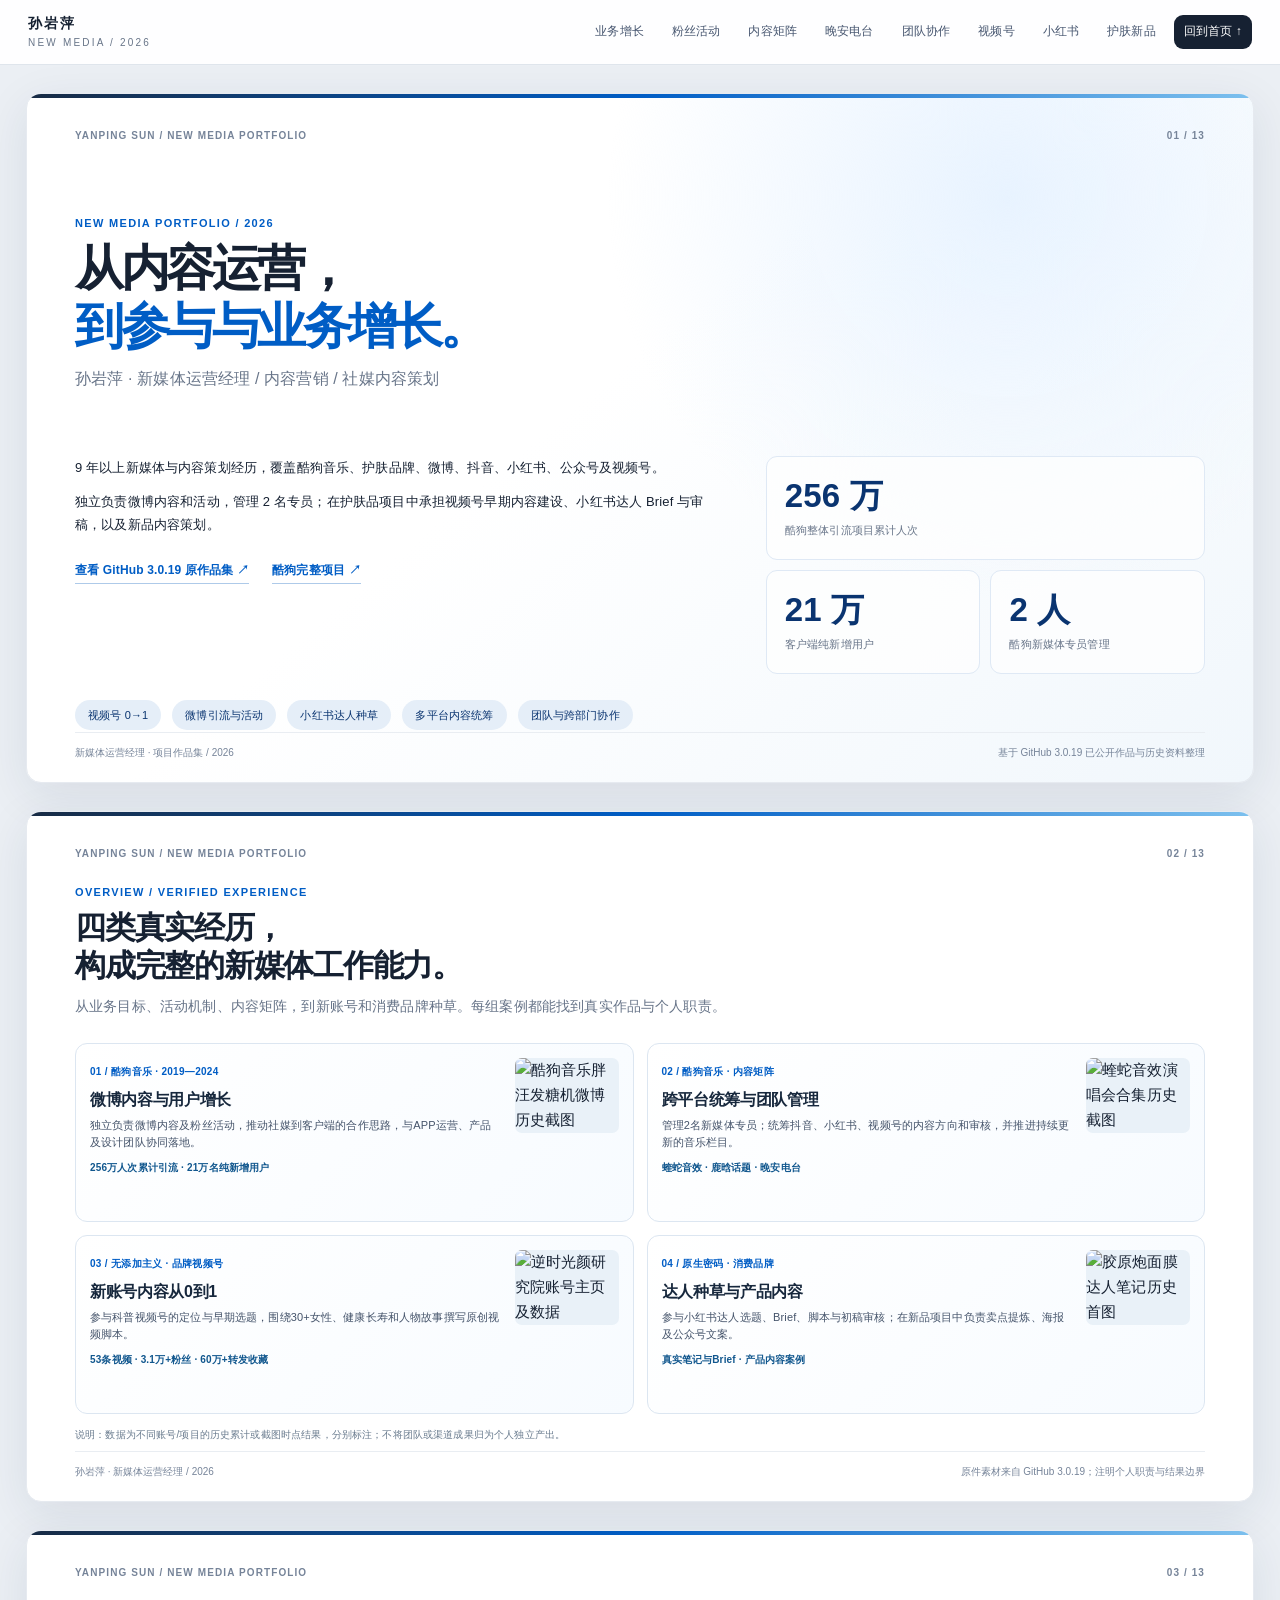
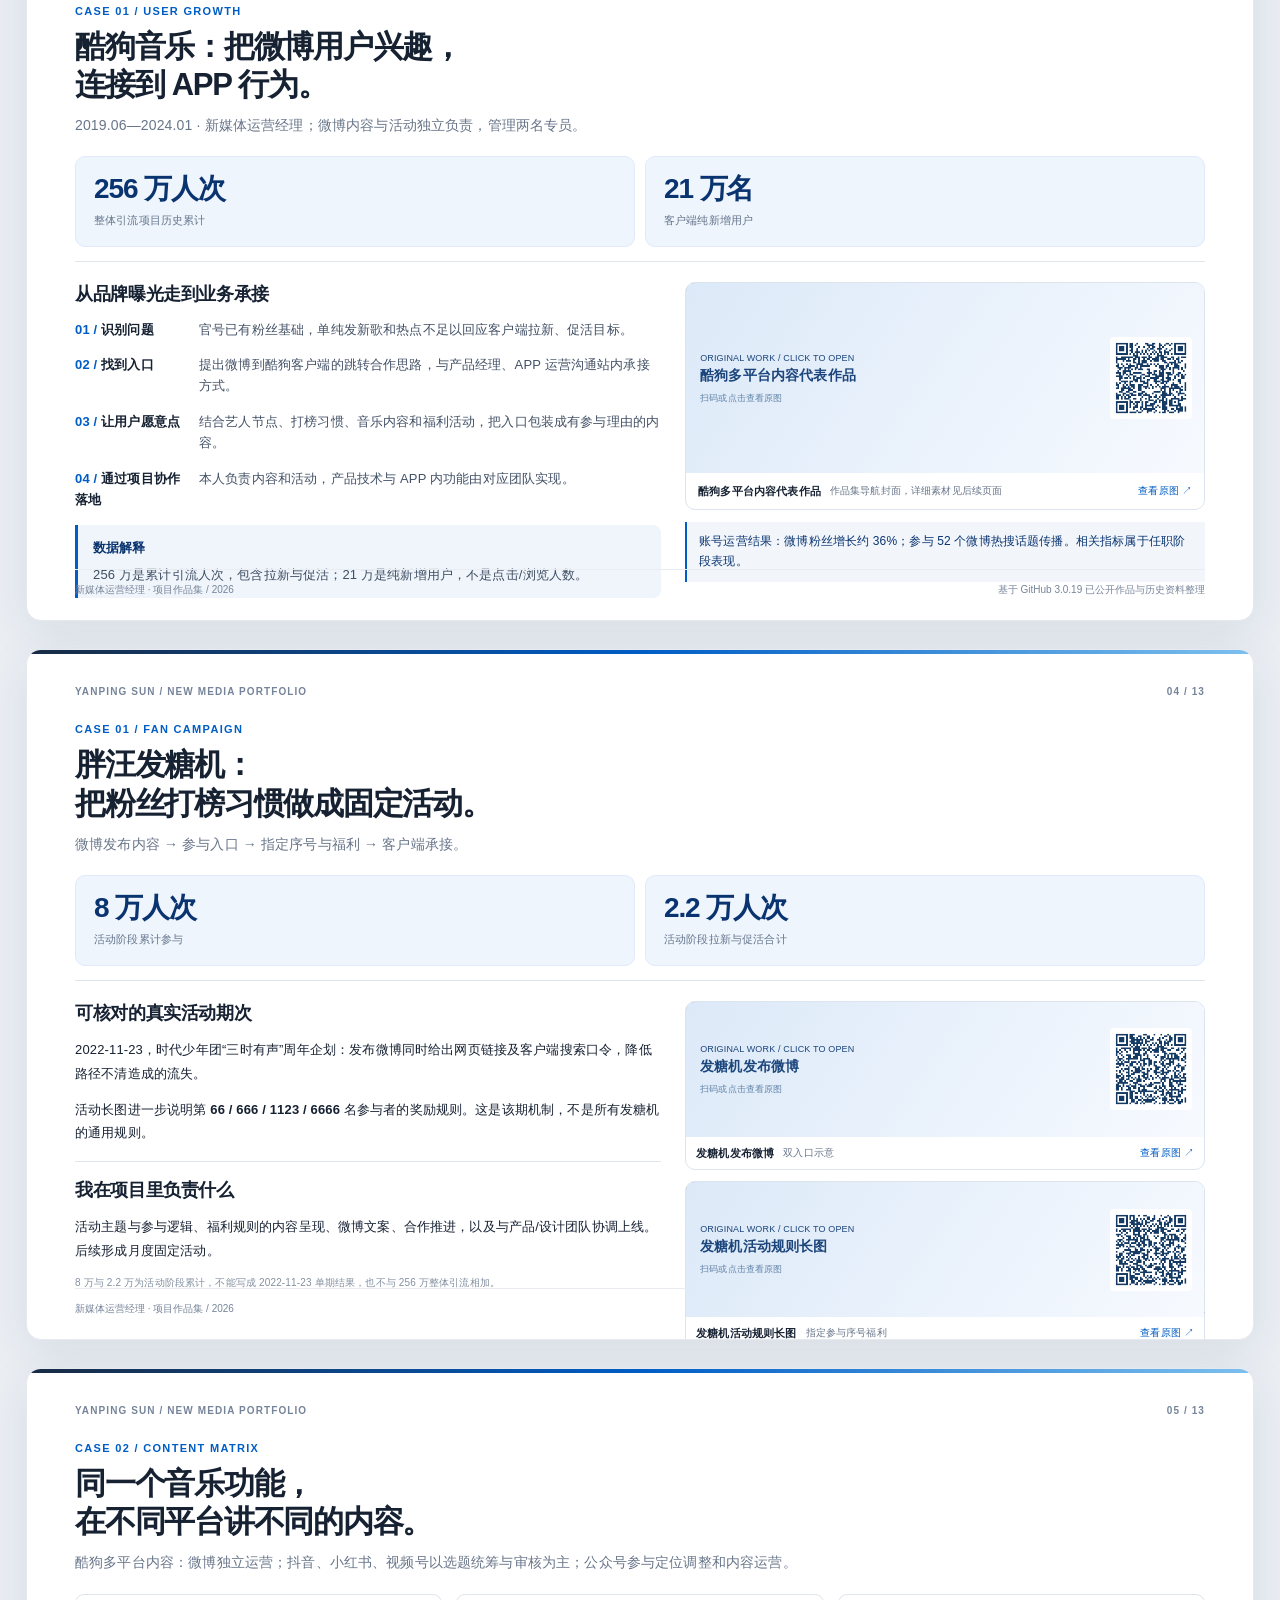
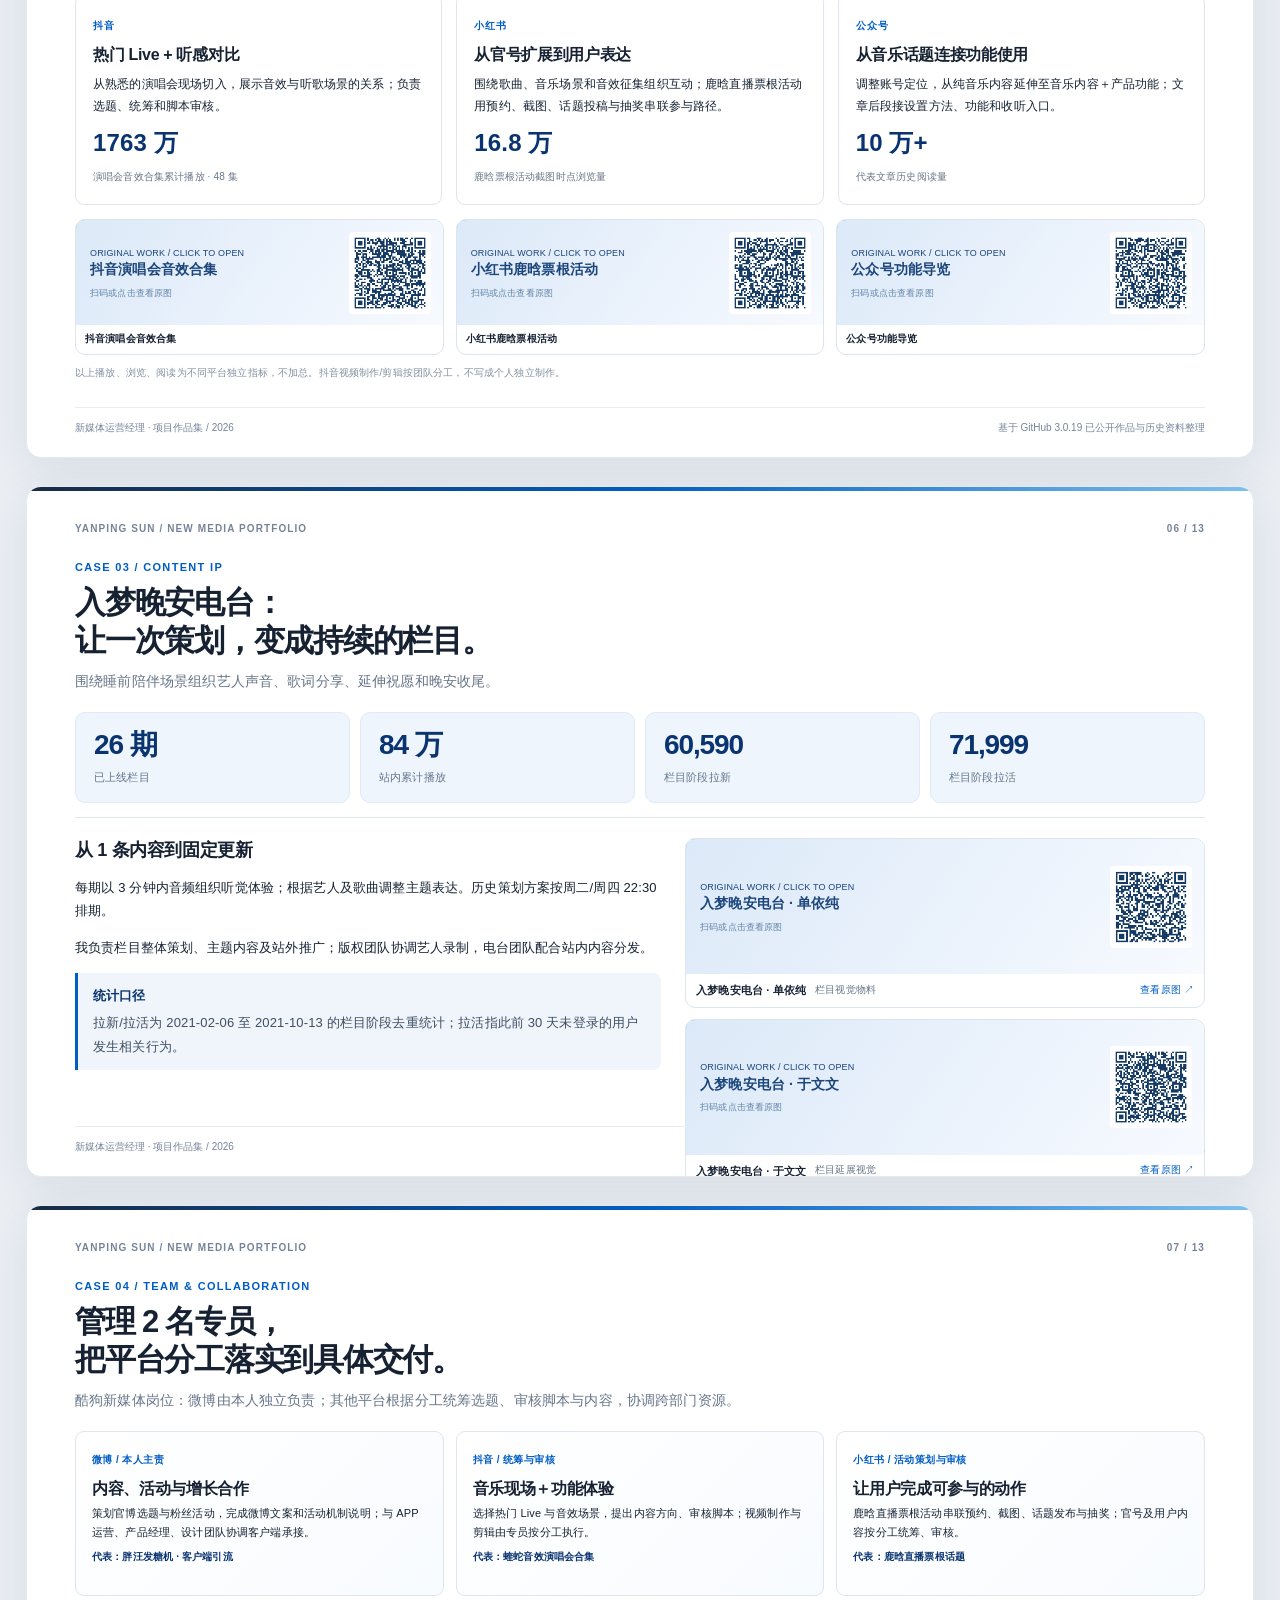
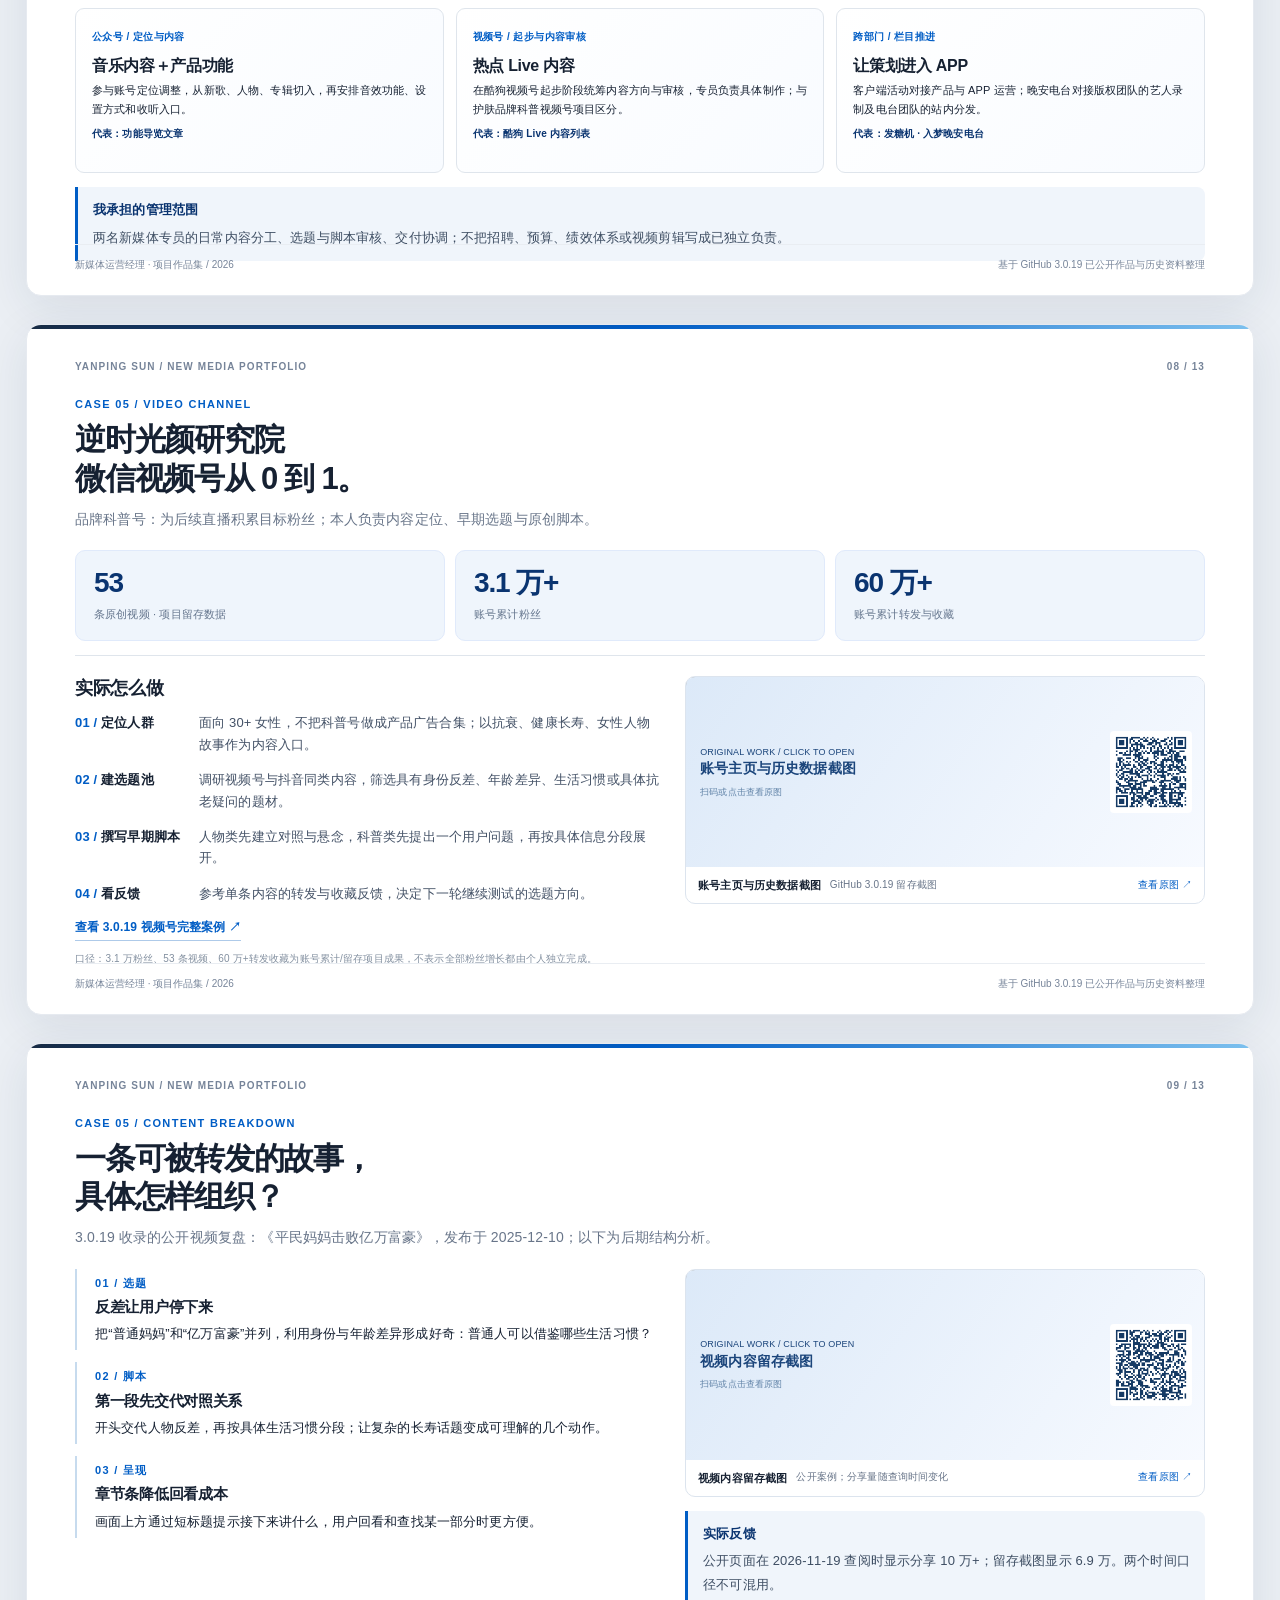
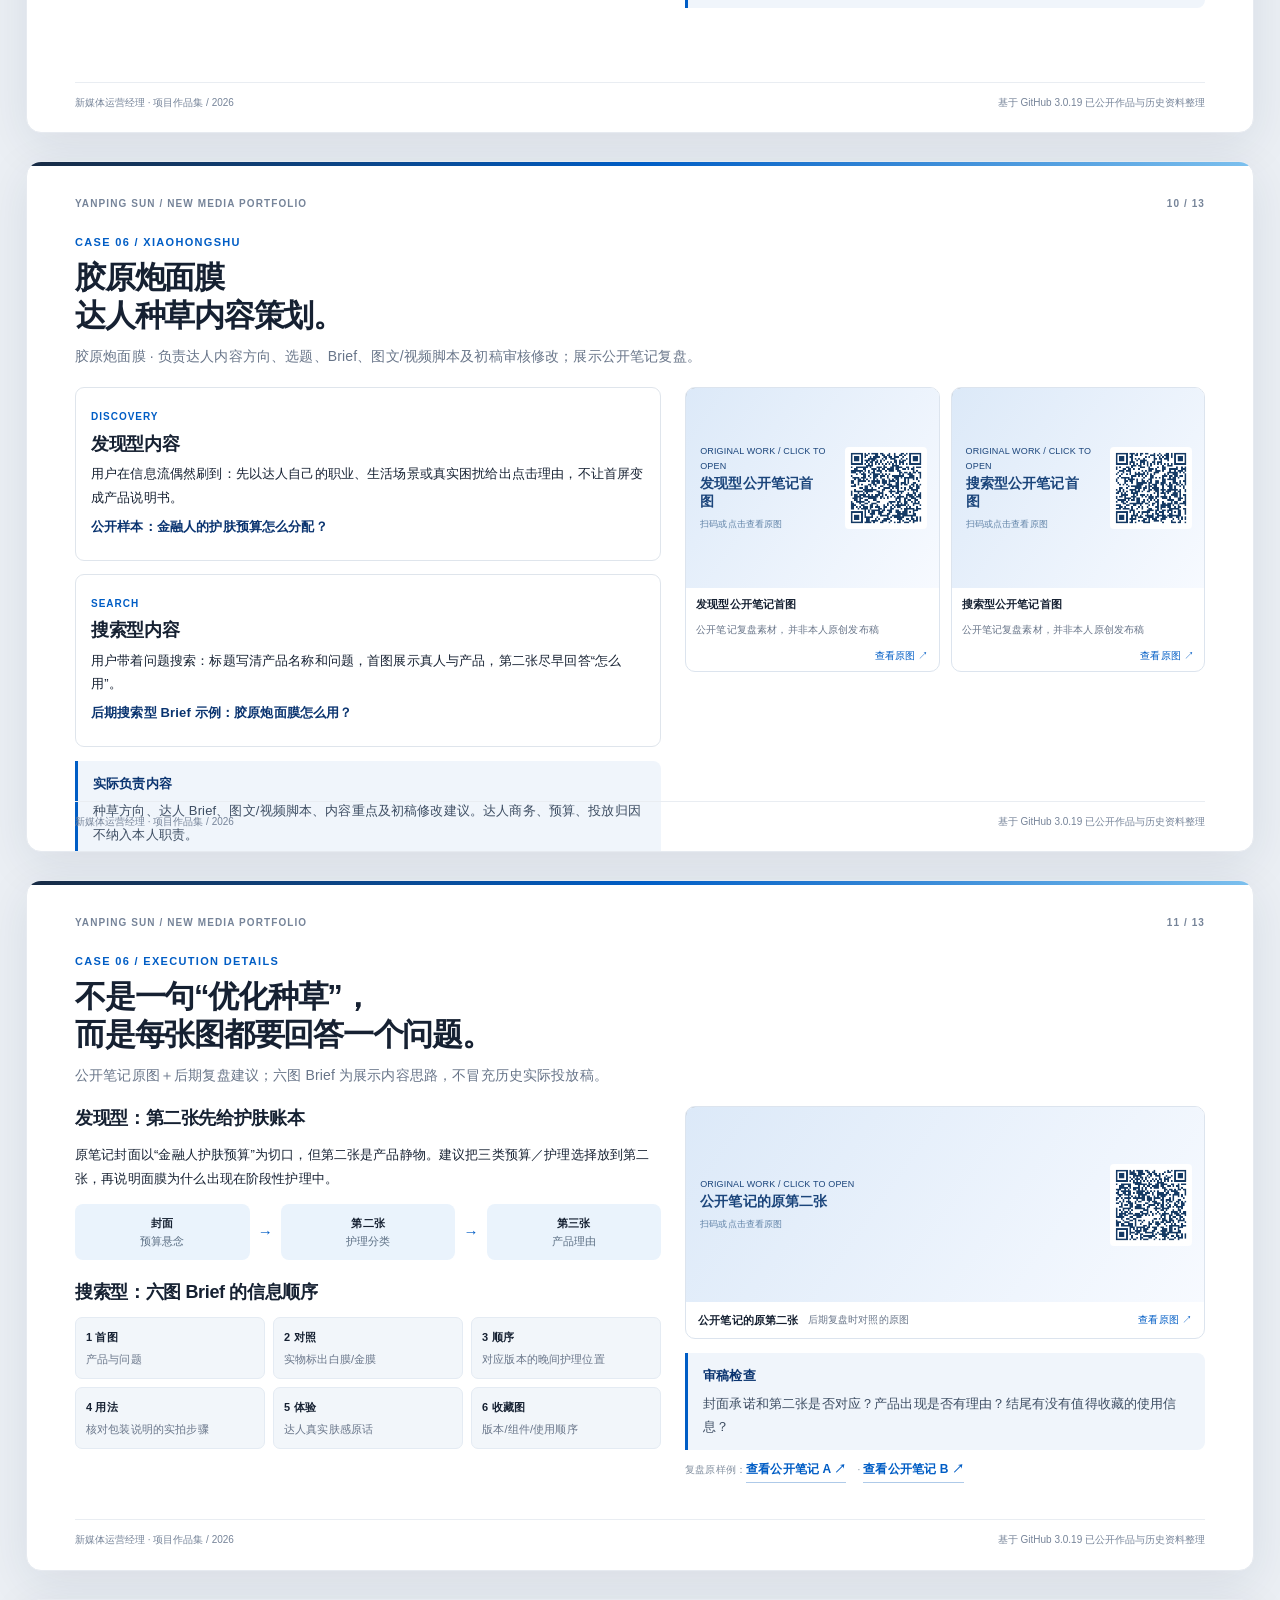
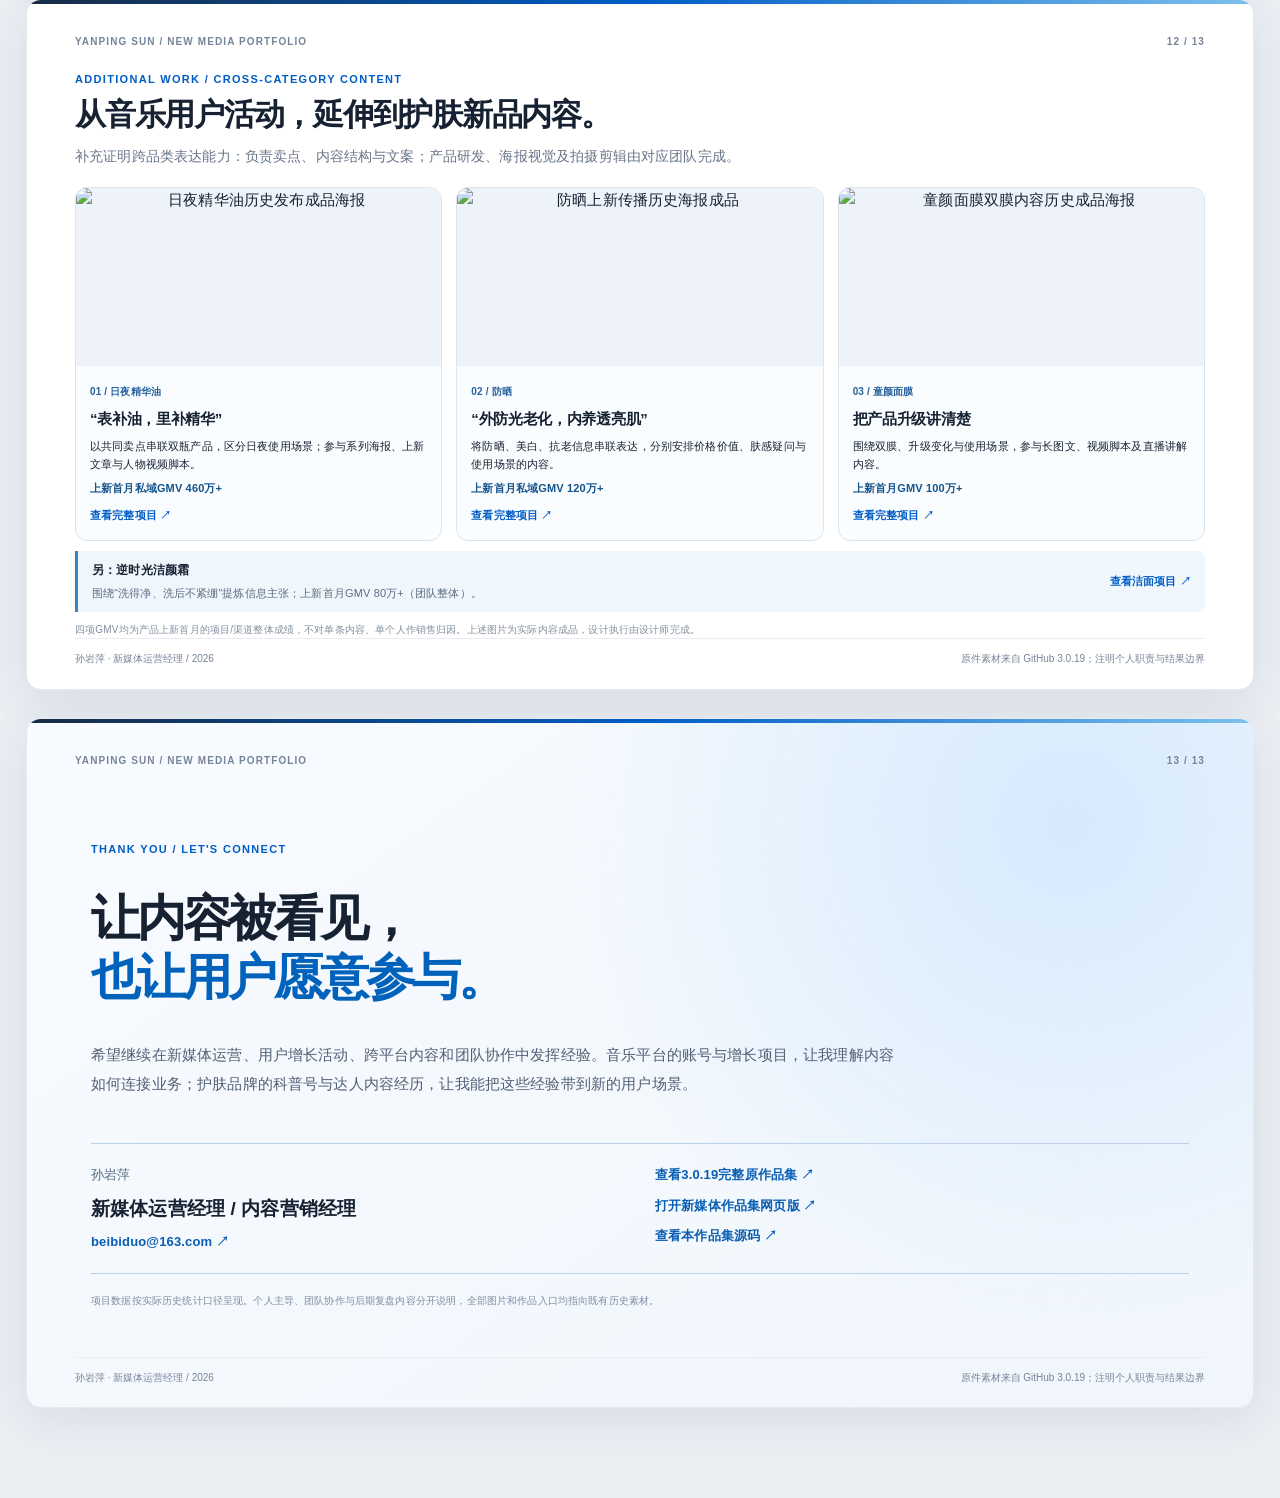
==== commit afecf398: "Align case numbering with revised 13-page portfolio narrative" ====
--- a/new-media-portfolio/index.html
+++ b/new-media-portfolio/index.html
@@ -130,7 +130,7 @@
 </div><p class="evidence-note">说明：数据为不同账号/项目的历史累计或截图时点结果，分别标注；不将团队或渠道成果归为个人独立产出。</p>
 </div><div class="slide-bottom"><span>孙岩萍 · 新媒体运营经理 / 2026</span><span>原件素材来自 GitHub 3.0.19；注明个人职责与结果边界</span></div></section><section class="slide" id="s3">
 <div class="slide-top"><span>YANPING SUN / NEW MEDIA PORTFOLIO</span><span>03 / 13</span></div>
-<div class="slide-heading"><div class="kicker">CASE 03 / USER GROWTH</div><h2>酷狗音乐：把微博用户兴趣，<br/>连接到 APP 行为。</h2><p>2019.06—2024.01 · 新媒体运营经理；微博内容与活动独立负责，管理两名专员。</p></div>
+<div class="slide-heading"><div class="kicker">CASE 01 / USER GROWTH</div><h2>酷狗音乐：把微博用户兴趣，<br/>连接到 APP 行为。</h2><p>2019.06—2024.01 · 新媒体运营经理；微博内容与活动独立负责，管理两名专员。</p></div>
 <div class="slide-body">
 <div class="metrics two"><div><strong>256 万人次</strong><span>整体引流项目历史累计</span></div><div><strong>21 万名</strong><span>客户端纯新增用户</span></div></div>
 <div class="two-col divide-top"><div><h3>从品牌曝光走到业务承接</h3><ol class="story"><li><b>识别问题</b><span>官号已有粉丝基础，单纯发新歌和热点不足以回应客户端拉新、促活目标。</span></li>
@@ -147,7 +147,7 @@
 <div class="slide-bottom"><span>新媒体运营经理 · 项目作品集 / 2026</span><span>基于 GitHub 3.0.19 已公开作品与历史资料整理</span></div>
 </section><section class="slide" id="s4">
 <div class="slide-top"><span>YANPING SUN / NEW MEDIA PORTFOLIO</span><span>04 / 13</span></div>
-<div class="slide-heading"><div class="kicker">CASE 03 / CAMPAIGN</div><h2>胖汪发糖机：<br/>把粉丝打榜习惯做成固定活动。</h2><p>微博发布内容 → 参与入口 → 指定序号与福利 → 客户端承接。</p></div>
+<div class="slide-heading"><div class="kicker">CASE 01 / FAN CAMPAIGN</div><h2>胖汪发糖机：<br/>把粉丝打榜习惯做成固定活动。</h2><p>微博发布内容 → 参与入口 → 指定序号与福利 → 客户端承接。</p></div>
 <div class="slide-body">
 <div class="metrics two"><div><strong>8 万人次</strong><span>活动阶段累计参与</span></div><div><strong>2.2 万人次</strong><span>活动阶段拉新与促活合计</span></div></div>
 <div class="two-col divide-top"><div><h3>可核对的真实活动期次</h3><p>2022-11-23，时代少年团“三时有声”周年企划：发布微博同时给出网页链接及客户端搜索口令，降低路径不清造成的流失。</p>
@@ -166,7 +166,7 @@
 <div class="slide-bottom"><span>新媒体运营经理 · 项目作品集 / 2026</span><span>基于 GitHub 3.0.19 已公开作品与历史资料整理</span></div>
 </section><section class="slide" id="s5">
 <div class="slide-top"><span>YANPING SUN / NEW MEDIA PORTFOLIO</span><span>05 / 13</span></div>
-<div class="slide-heading"><div class="kicker">CASE 04 / CONTENT MATRIX</div><h2>同一个音乐功能，<br/>在不同平台讲不同的内容。</h2><p>酷狗多平台内容：微博独立运营；抖音、小红书、视频号以选题统筹与审核为主；公众号参与定位调整和内容运营。</p></div>
+<div class="slide-heading"><div class="kicker">CASE 02 / CONTENT MATRIX</div><h2>同一个音乐功能，<br/>在不同平台讲不同的内容。</h2><p>酷狗多平台内容：微博独立运营；抖音、小红书、视频号以选题统筹与审核为主；公众号参与定位调整和内容运营。</p></div>
 <div class="slide-body">
 <div class="platform-grid">
 <article><span class="platform">抖音</span><h3>热门 Live + 听感对比</h3><p>从熟悉的演唱会现场切入，展示音效与听歌场景的关系；负责选题、统筹和脚本审核。</p><strong>1763 万</strong><small>演唱会音效合集累计播放 · 48 集</small></article>
@@ -190,7 +190,7 @@
 <div class="slide-bottom"><span>新媒体运营经理 · 项目作品集 / 2026</span><span>基于 GitHub 3.0.19 已公开作品与历史资料整理</span></div>
 </section><section class="slide" id="s6">
 <div class="slide-top"><span>YANPING SUN / NEW MEDIA PORTFOLIO</span><span>06 / 13</span></div>
-<div class="slide-heading"><div class="kicker">CASE 06 / CONTENT IP</div><h2>入梦晚安电台：<br/>让一次策划，变成持续的栏目。</h2><p>围绕睡前陪伴场景组织艺人声音、歌词分享、延伸祝愿和晚安收尾。</p></div>
+<div class="slide-heading"><div class="kicker">CASE 03 / CONTENT IP</div><h2>入梦晚安电台：<br/>让一次策划，变成持续的栏目。</h2><p>围绕睡前陪伴场景组织艺人声音、歌词分享、延伸祝愿和晚安收尾。</p></div>
 <div class="slide-body">
 <div class="metrics four"><div><strong>26 期</strong><span>已上线栏目</span></div><div><strong>84 万</strong><span>站内累计播放</span></div><div><strong>60,590</strong><span>栏目阶段拉新</span></div><div><strong>71,999</strong><span>栏目阶段拉活</span></div></div>
 <div class="two-col divide-top"><div><h3>从 1 条内容到固定更新</h3><p>每期以 3 分钟内音频组织听觉体验；根据艺人及歌曲调整主题表达。历史策划方案按周二/周四 22:30 排期。</p>
@@ -208,7 +208,7 @@
 <div class="slide-bottom"><span>新媒体运营经理 · 项目作品集 / 2026</span><span>基于 GitHub 3.0.19 已公开作品与历史资料整理</span></div>
 </section><section class="slide" id="s7">
 <div class="slide-top"><span>YANPING SUN / NEW MEDIA PORTFOLIO</span><span>07 / 13</span></div>
-<div class="slide-heading"><div class="kicker">CASE 05 / TEAM &amp; COLLABORATION</div><h2>管理 2 名专员，<br/>把平台分工落实到具体交付。</h2><p>酷狗新媒体岗位：微博由本人独立负责；其他平台根据分工统筹选题、审核脚本与内容，协调跨部门资源。</p></div>
+<div class="slide-heading"><div class="kicker">CASE 04 / TEAM &amp; COLLABORATION</div><h2>管理 2 名专员，<br/>把平台分工落实到具体交付。</h2><p>酷狗新媒体岗位：微博由本人独立负责；其他平台根据分工统筹选题、审核脚本与内容，协调跨部门资源。</p></div>
 <div class="slide-body">
 <div class="role-grid">
 <article><span>微博 / 本人主责</span><h3>内容、活动与增长合作</h3><p>策划官博选题与粉丝活动，完成微博文案和活动机制说明；与 APP 运营、产品经理、设计团队协调客户端承接。</p><b>代表：胖汪发糖机 · 客户端引流</b></article>
@@ -222,7 +222,7 @@
 </div><div class="slide-bottom"><span>新媒体运营经理 · 项目作品集 / 2026</span><span>基于 GitHub 3.0.19 已公开作品与历史资料整理</span></div>
 </section><section class="slide" id="s8">
 <div class="slide-top"><span>YANPING SUN / NEW MEDIA PORTFOLIO</span><span>08 / 13</span></div>
-<div class="slide-heading"><div class="kicker">CASE 01 / VIDEO CHANNEL</div><h2>逆时光颜研究院<br/>微信视频号从 0 到 1。</h2><p>品牌科普号：为后续直播积累目标粉丝；本人负责内容定位、早期选题与原创脚本。</p></div>
+<div class="slide-heading"><div class="kicker">CASE 05 / VIDEO CHANNEL</div><h2>逆时光颜研究院<br/>微信视频号从 0 到 1。</h2><p>品牌科普号：为后续直播积累目标粉丝；本人负责内容定位、早期选题与原创脚本。</p></div>
 <div class="slide-body">
 <div class="metrics three"><div><strong>53</strong><span>条原创视频 · 项目留存数据</span></div><div><strong>3.1 万+</strong><span>账号累计粉丝</span></div><div><strong>60 万+</strong><span>账号累计转发与收藏</span></div></div>
 <div class="two-col divide-top"><div><h3>实际怎么做</h3>
@@ -239,7 +239,7 @@
 <div class="slide-bottom"><span>新媒体运营经理 · 项目作品集 / 2026</span><span>基于 GitHub 3.0.19 已公开作品与历史资料整理</span></div>
 </section><section class="slide" id="s9">
 <div class="slide-top"><span>YANPING SUN / NEW MEDIA PORTFOLIO</span><span>09 / 13</span></div>
-<div class="slide-heading"><div class="kicker">CASE 01 / CONTENT BREAKDOWN</div><h2>一条可被转发的故事，<br/>具体怎样组织？</h2><p>3.0.19 收录的公开视频复盘：《平民妈妈击败亿万富豪》，发布于 2025-12-10；以下为后期结构分析。</p></div>
+<div class="slide-heading"><div class="kicker">CASE 05 / CONTENT BREAKDOWN</div><h2>一条可被转发的故事，<br/>具体怎样组织？</h2><p>3.0.19 收录的公开视频复盘：《平民妈妈击败亿万富豪》，发布于 2025-12-10；以下为后期结构分析。</p></div>
 <div class="slide-body">
 <div class="two-col"><div><div class="step-box"><div class="small-label">01 / 选题</div><h3>反差让用户停下来</h3><p>把“普通妈妈”和“亿万富豪”并列，利用身份与年龄差异形成好奇：普通人可以借鉴哪些生活习惯？</p></div>
 <div class="step-box"><div class="small-label">02 / 脚本</div><h3>第一段先交代对照关系</h3><p>开头交代人物反差，再按具体生活习惯分段；让复杂的长寿话题变成可理解的几个动作。</p></div>
@@ -253,7 +253,7 @@
 <div class="slide-bottom"><span>新媒体运营经理 · 项目作品集 / 2026</span><span>基于 GitHub 3.0.19 已公开作品与历史资料整理</span></div>
 </section><section class="slide" id="s10">
 <div class="slide-top"><span>YANPING SUN / NEW MEDIA PORTFOLIO</span><span>10 / 13</span></div>
-<div class="slide-heading"><div class="kicker">CASE 02 / XIAOHONGSHU</div><h2>胶原炮面膜<br/>达人种草内容策划。</h2><p>胶原炮面膜 · 负责达人内容方向、选题、Brief、图文/视频脚本及初稿审核修改；展示公开笔记复盘。</p></div>
+<div class="slide-heading"><div class="kicker">CASE 06 / XIAOHONGSHU</div><h2>胶原炮面膜<br/>达人种草内容策划。</h2><p>胶原炮面膜 · 负责达人内容方向、选题、Brief、图文/视频脚本及初稿审核修改；展示公开笔记复盘。</p></div>
 <div class="slide-body">
 <div class="two-col"><div><div class="strategy-list"><article><span>DISCOVERY</span><h3>发现型内容</h3><p>用户在信息流偶然刷到：先以达人自己的职业、生活场景或真实困扰给出点击理由，不让首屏变成产品说明书。</p><p class="example">公开样本：金融人的护肤预算怎么分配？</p></article>
 <article><span>SEARCH</span><h3>搜索型内容</h3><p>用户带着问题搜索：标题写清产品名称和问题，首图展示真人与产品，第二张尽早回答“怎么用”。</p><p class="example">后期搜索型 Brief 示例：胶原炮面膜怎么用？</p></article></div>
@@ -270,7 +270,7 @@
 <div class="slide-bottom"><span>新媒体运营经理 · 项目作品集 / 2026</span><span>基于 GitHub 3.0.19 已公开作品与历史资料整理</span></div>
 </section><section class="slide" id="s11">
 <div class="slide-top"><span>YANPING SUN / NEW MEDIA PORTFOLIO</span><span>11 / 13</span></div>
-<div class="slide-heading"><div class="kicker">CASE 02 / EXECUTION DETAILS</div><h2>不是一句“优化种草”，<br/>而是每张图都要回答一个问题。</h2><p>公开笔记原图＋后期复盘建议；六图 Brief 为展示内容思路，不冒充历史实际投放稿。</p></div>
+<div class="slide-heading"><div class="kicker">CASE 06 / EXECUTION DETAILS</div><h2>不是一句“优化种草”，<br/>而是每张图都要回答一个问题。</h2><p>公开笔记原图＋后期复盘建议；六图 Brief 为展示内容思路，不冒充历史实际投放稿。</p></div>
 <div class="slide-body">
 <div class="two-col"><div><h3>发现型：第二张先给护肤账本</h3><p>原笔记封面以“金融人护肤预算”为切口，但第二张是产品静物。建议把三类预算／护理选择放到第二张，再说明面膜为什么出现在阶段性护理中。</p>
 <div class="flowbar"><div><b>封面</b><span>预算悬念</span></div><i>→</i><div><b>第二张</b><span>护理分类</span></div><i>→</i><div><b>第三张</b><span>产品理由</span></div></div>
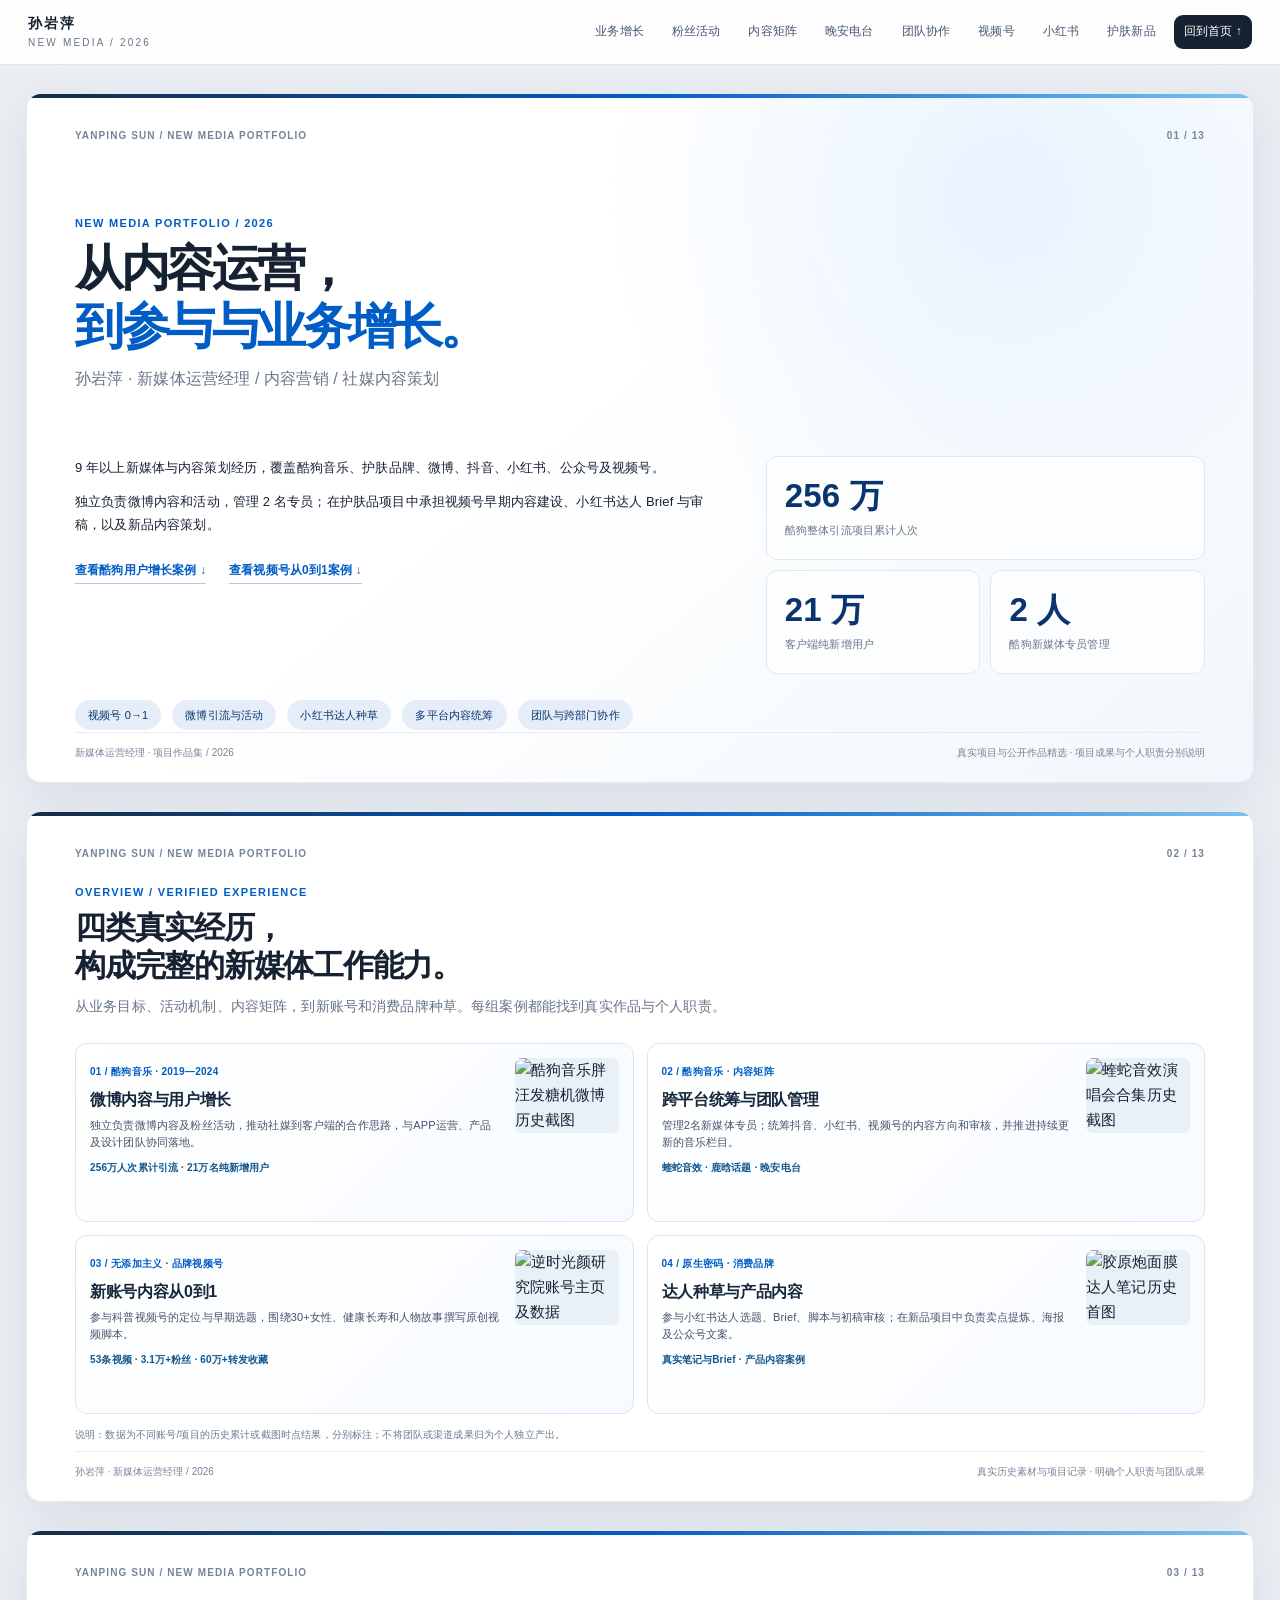
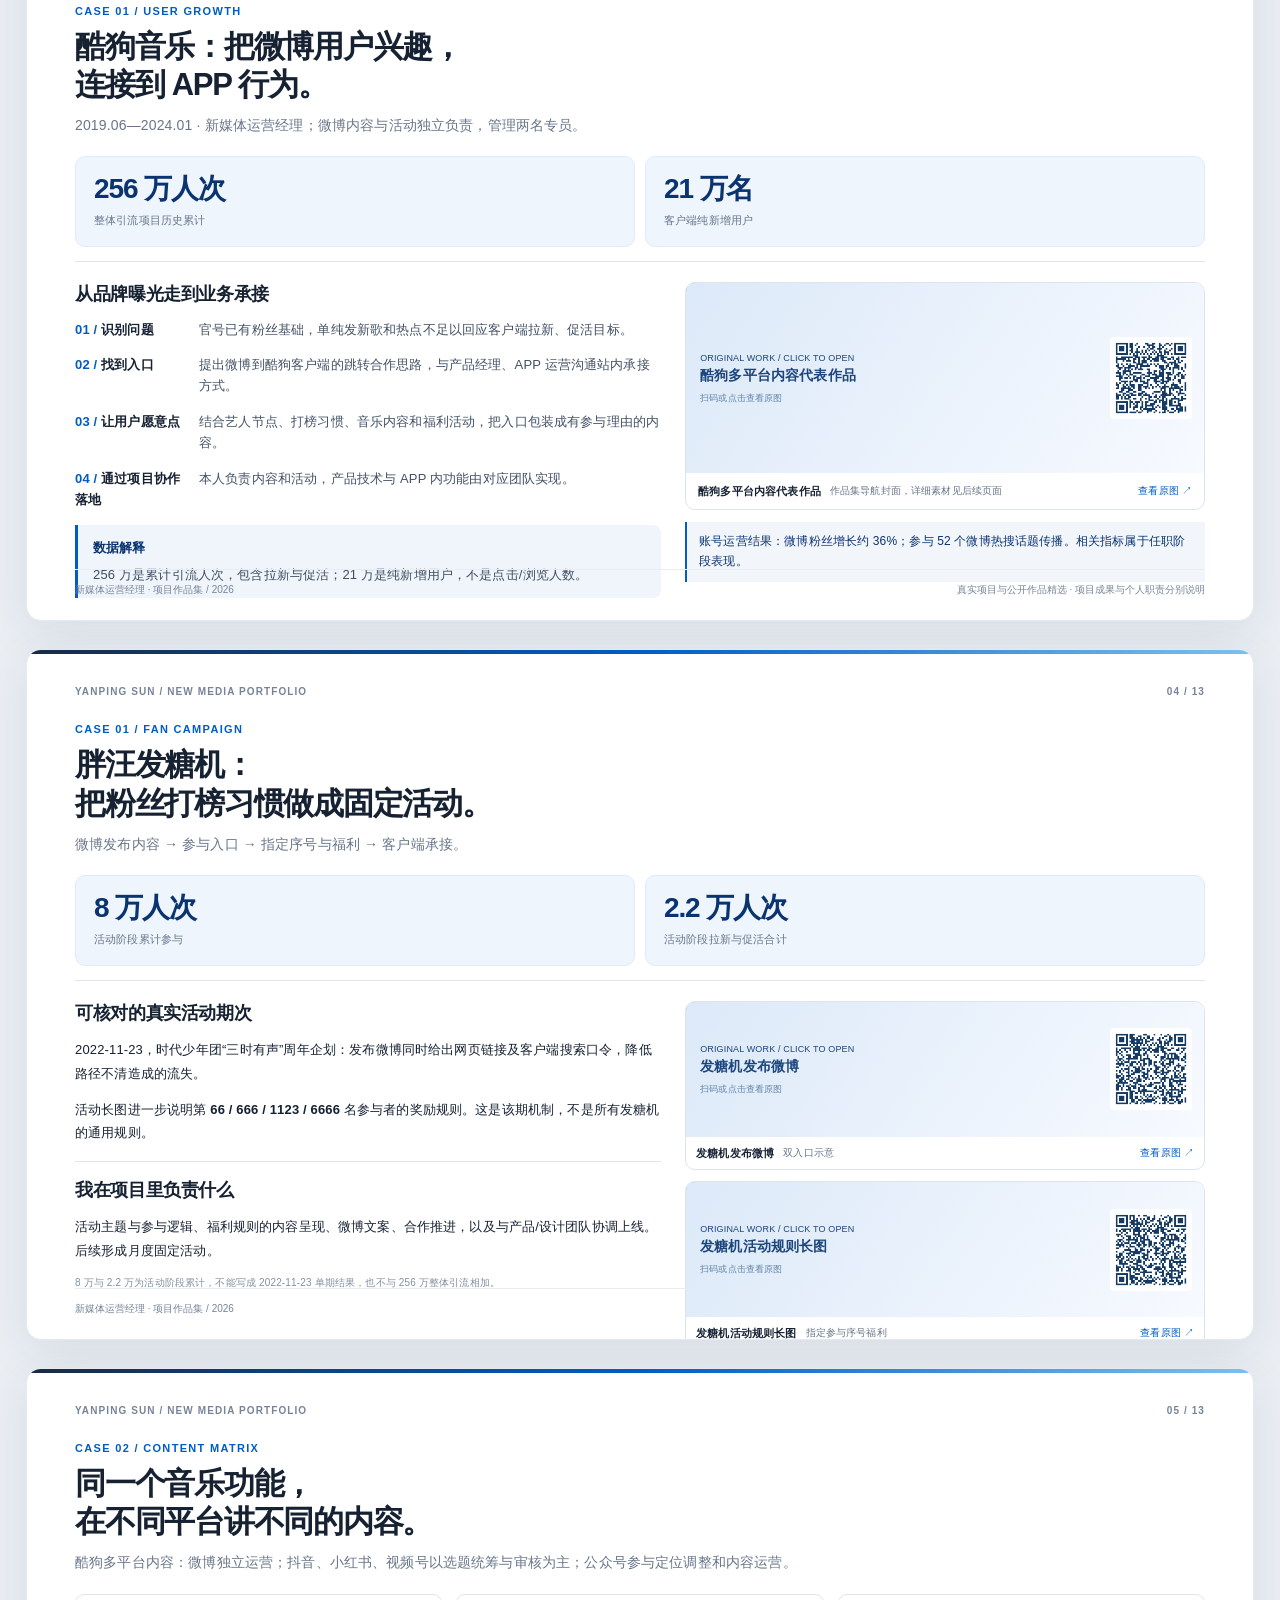
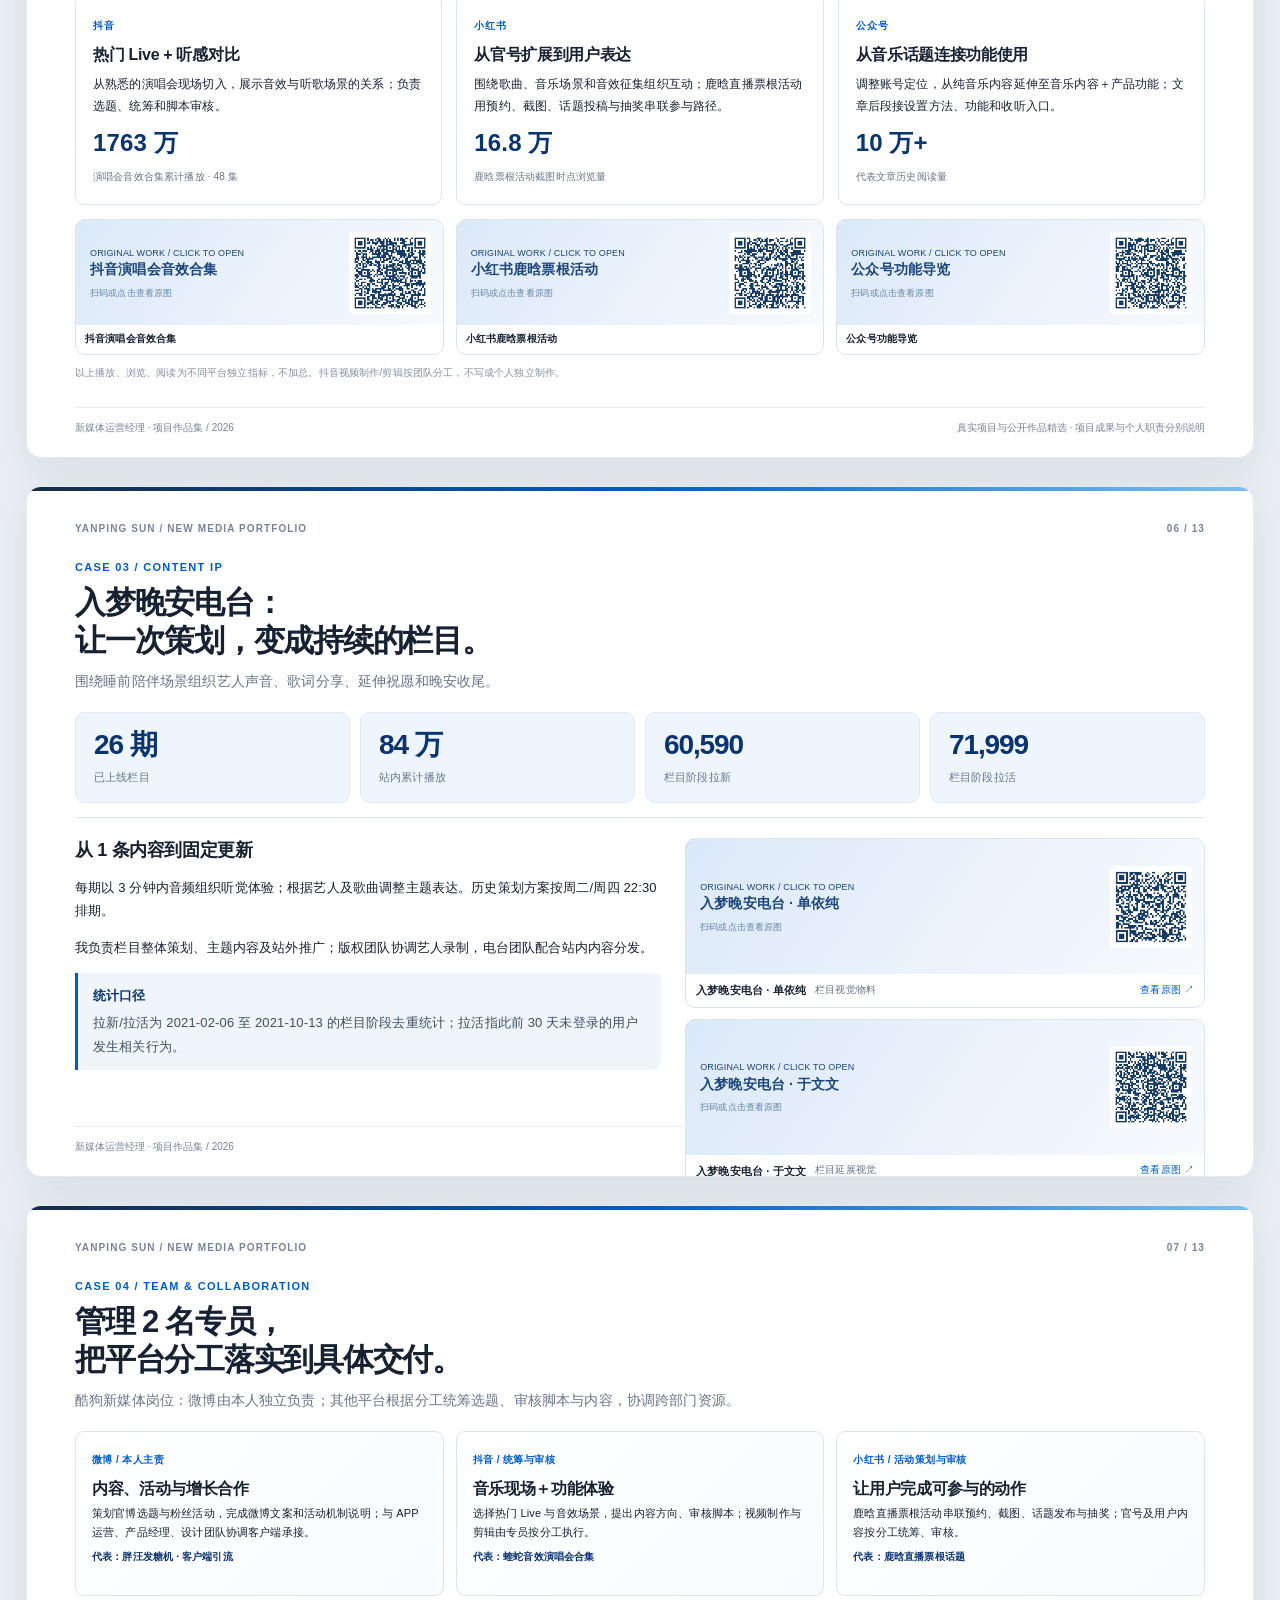
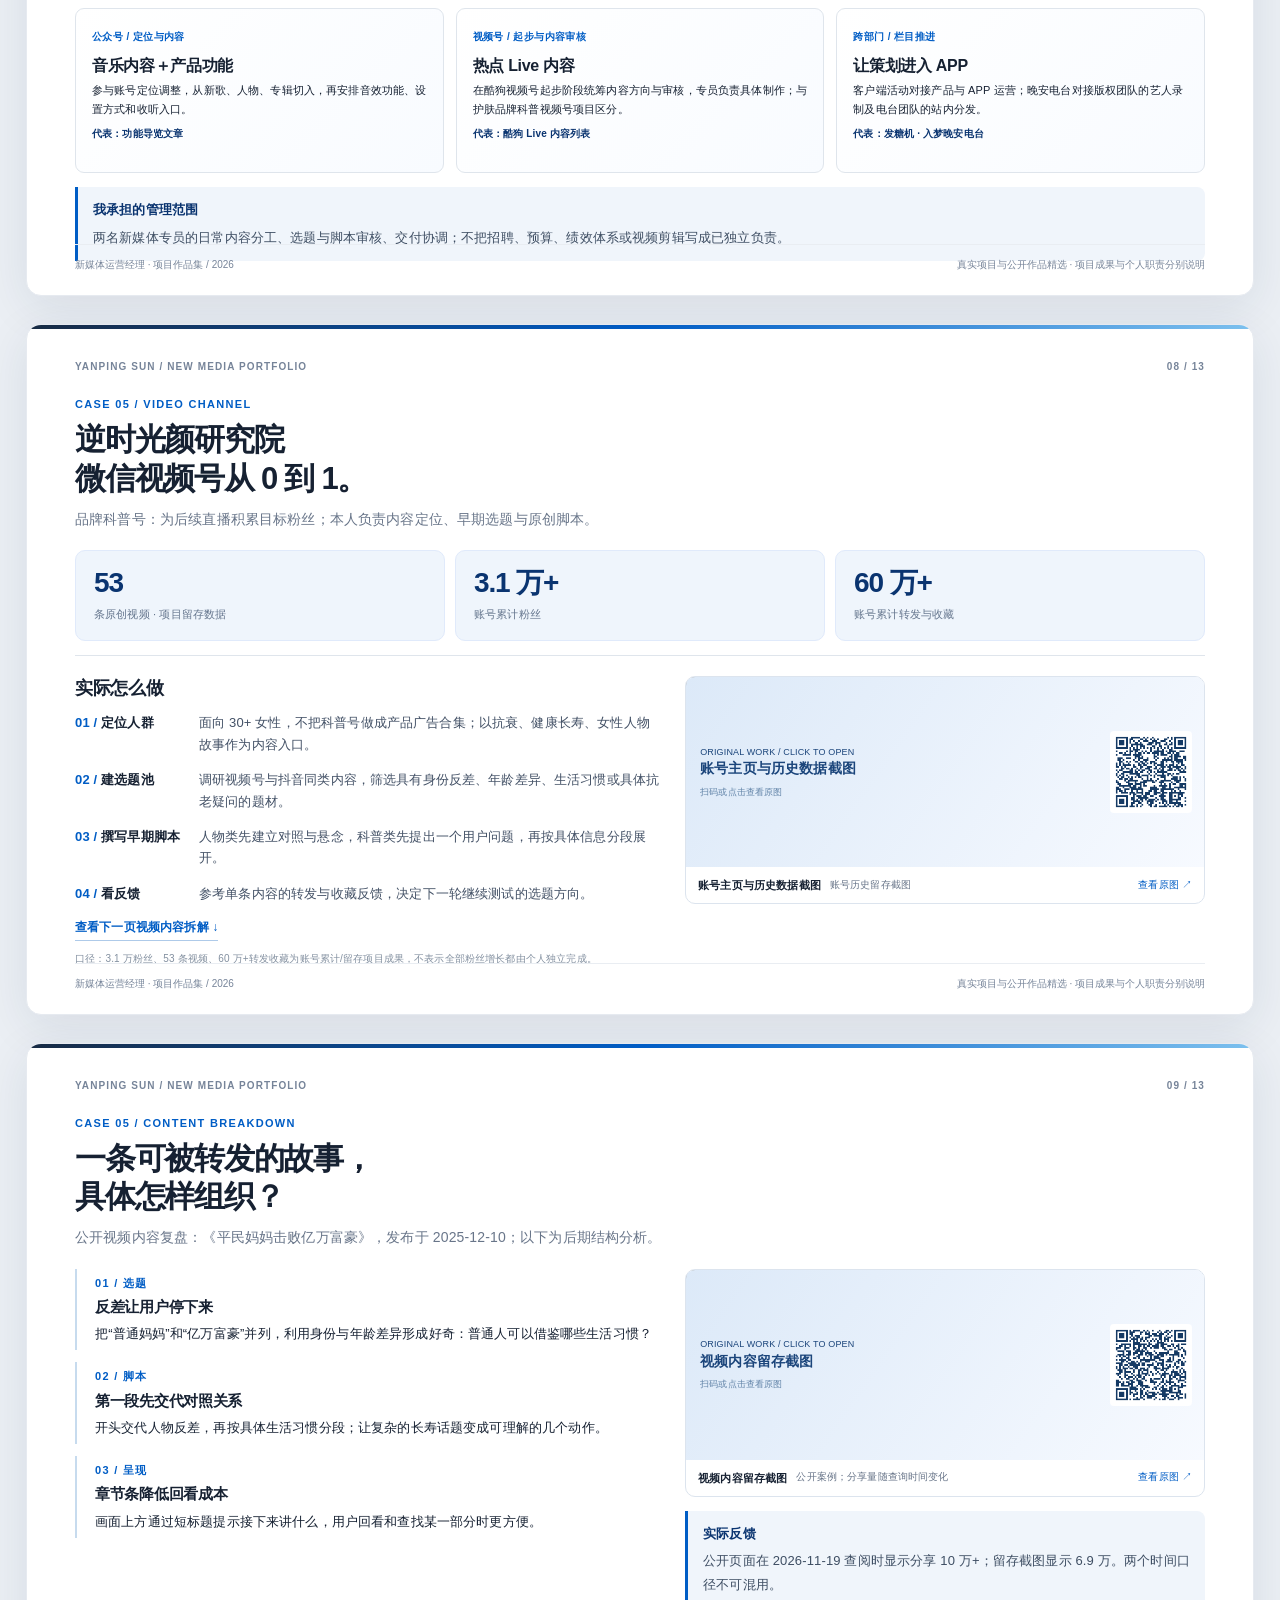
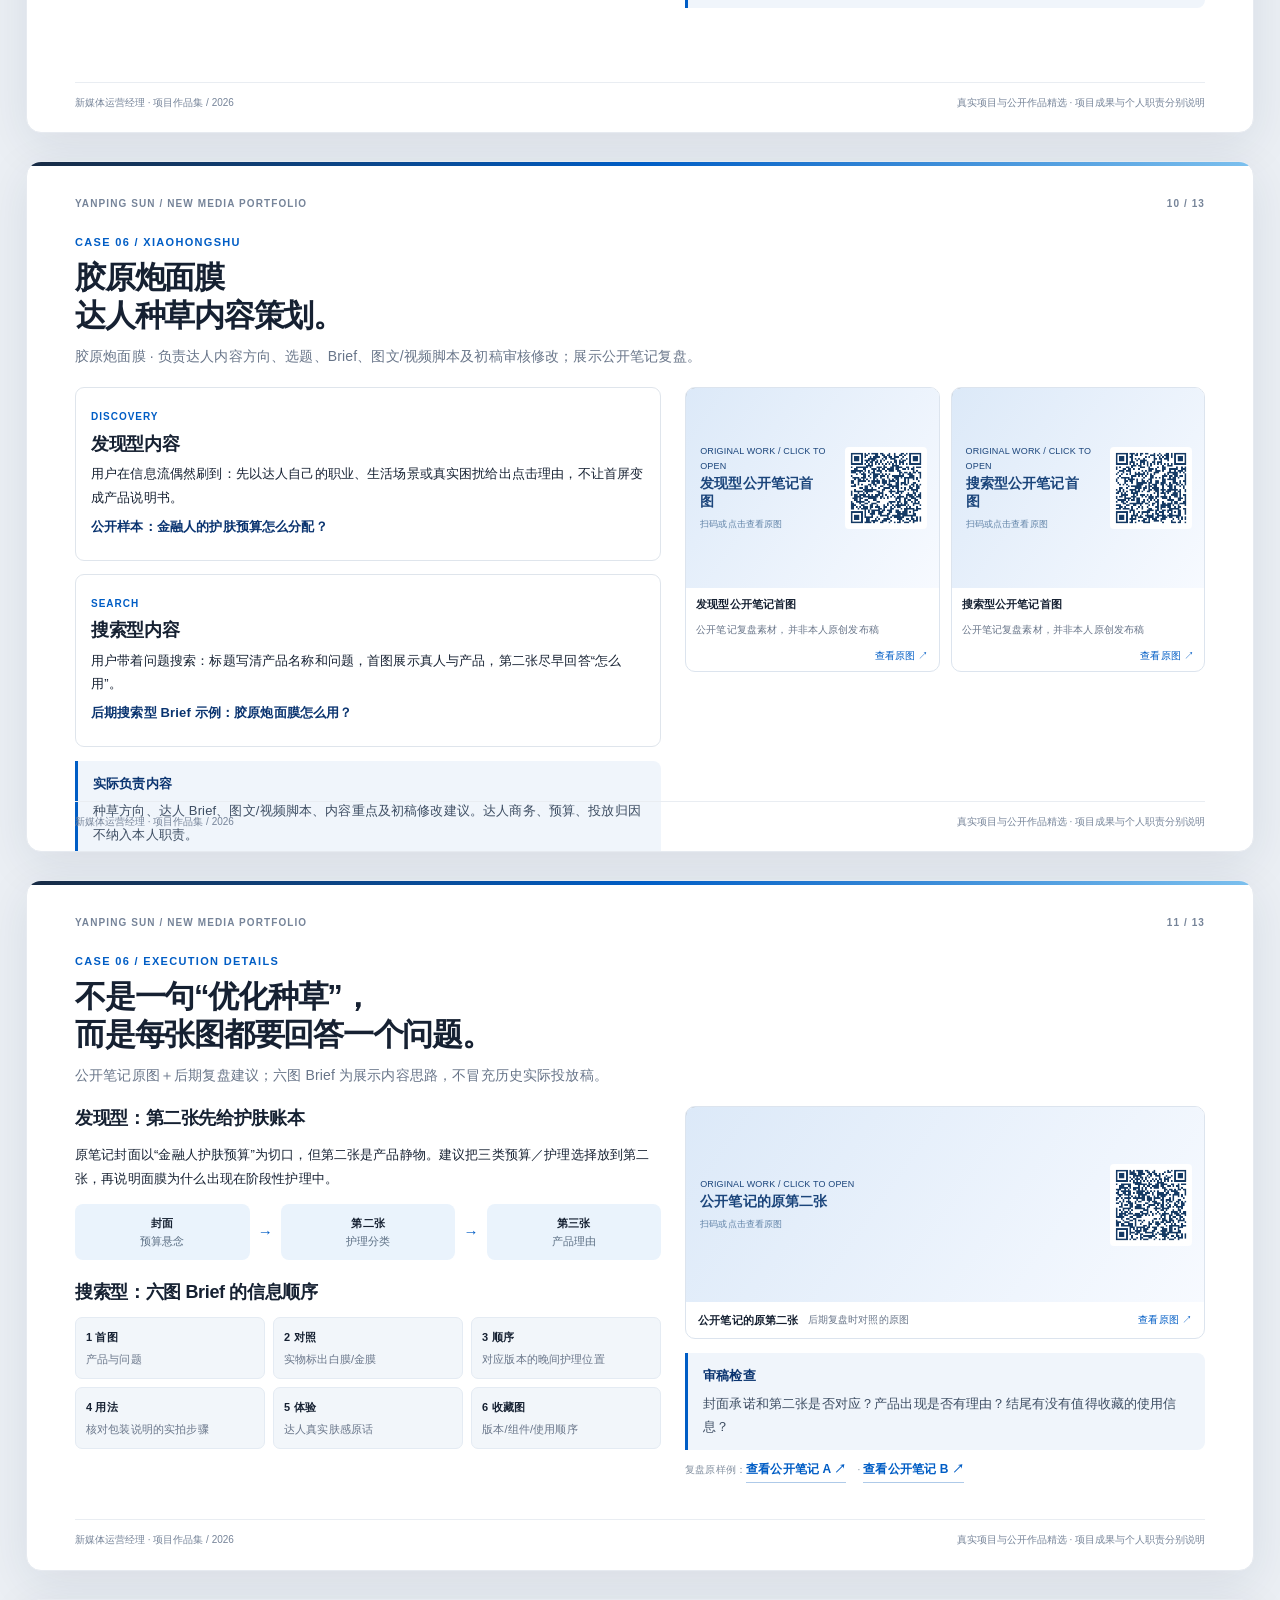
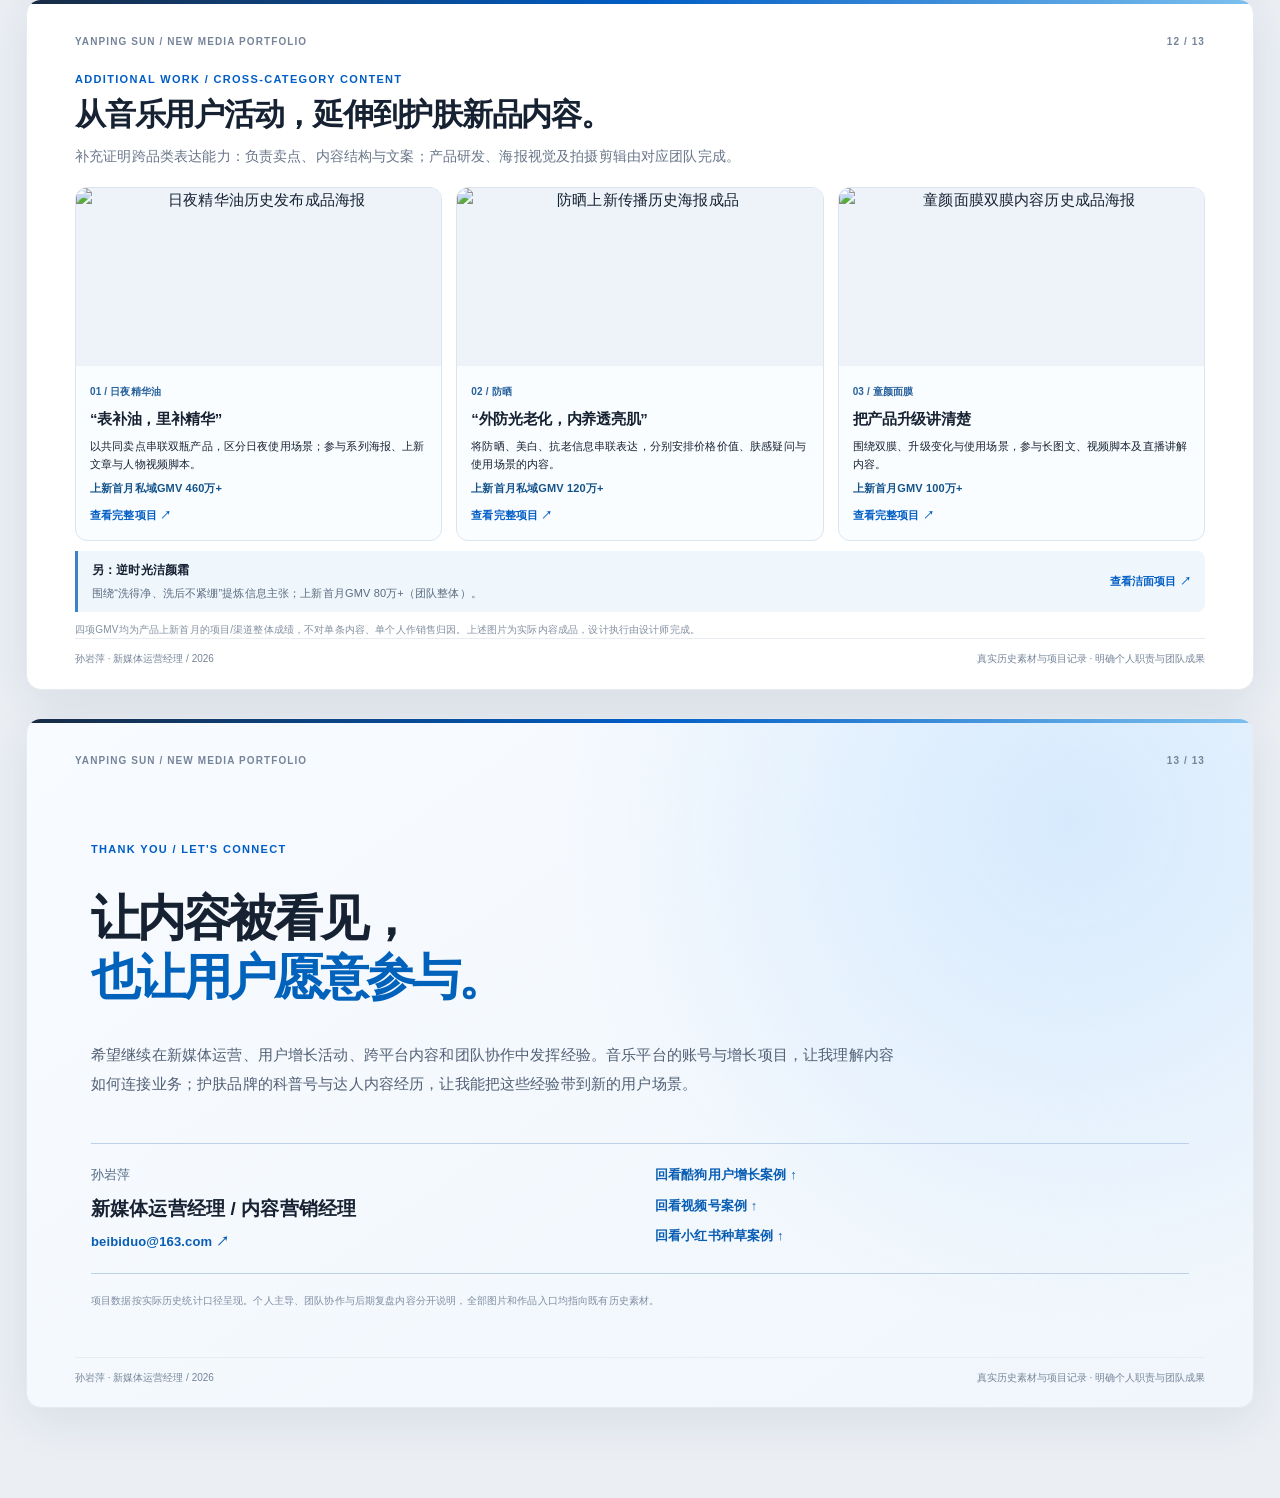
==== commit 85b4197b: "Refine recruiter-facing new media portfolio by removing old-site entry points and version jargon" ====
--- a/new-media-portfolio/index.html
+++ b/new-media-portfolio/index.html
@@ -113,11 +113,11 @@
 <div class="slide-body">
 <div class="cover-grid"><div class="cover-intro"><p>9 年以上新媒体与内容策划经历，覆盖酷狗音乐、护肤品牌、微博、抖音、小红书、公众号及视频号。</p>
 <p>独立负责微博内容和活动，管理 2 名专员；在护肤品项目中承担视频号早期内容建设、小红书达人 Brief 与审稿，以及新品内容策划。</p>
-<div class="button-row"><a class="link" href="https://yanpingsun.github.io/yanping-portfolio-site/preview/v3/?v=3.0.19#/" rel="noopener" target="_blank">查看 GitHub 3.0.19 原作品集 ↗</a><a class="link" href="https://yanpingsun.github.io/yanping-portfolio-site/preview/v3/?v=3.0.19#/project/kugou" rel="noopener" target="_blank">酷狗完整项目 ↗</a></div></div>
+<div class="button-row"><a class="link" href="#s3">查看酷狗用户增长案例 ↓</a><a class="link" href="#s8">查看视频号从0到1案例 ↓</a></div></div>
 <div class="cover-numbers"><div><strong>256 万</strong><span>酷狗整体引流项目累计人次</span></div><div><strong>21 万</strong><span>客户端纯新增用户</span></div><div><strong>2 人</strong><span>酷狗新媒体专员管理</span></div></div></div>
 <div class="feature-strip"><span>视频号 0→1</span><span>微博引流与活动</span><span>小红书达人种草</span><span>多平台内容统筹</span><span>团队与跨部门协作</span></div>
 </div>
-<div class="slide-bottom"><span>新媒体运营经理 · 项目作品集 / 2026</span><span>基于 GitHub 3.0.19 已公开作品与历史资料整理</span></div>
+<div class="slide-bottom"><span>新媒体运营经理 · 项目作品集 / 2026</span><span>真实项目与公开作品精选 · 项目成果与个人职责分别说明</span></div>
 </section><section class="slide" id="s2">
 <div class="slide-top"><span>YANPING SUN / NEW MEDIA PORTFOLIO</span><span>02 / 13</span></div>
 <div class="slide-heading"><div class="kicker">OVERVIEW / VERIFIED EXPERIENCE</div><h2>四类真实经历，<br>构成完整的新媒体工作能力。</h2><p>从业务目标、活动机制、内容矩阵，到新账号和消费品牌种草。每组案例都能找到真实作品与个人职责。</p></div>
@@ -128,7 +128,7 @@
 <article class="chapter-card"><div><span class="chapter-no">03 / 无添加主义 · 品牌视频号</span><h3>新账号内容从0到1</h3><p>参与科普视频号的定位与早期选题，围绕30+女性、健康长寿和人物故事撰写原创视频脚本。</p><strong>53条视频 · 3.1万+粉丝 · 60万+转发收藏</strong></div><a href="#s8" aria-label="查看视频号案例"><img src="https://yanpingsun.github.io/yanping-portfolio-site/preview/v3/assets/antiaging-channel-overview.webp" alt="逆时光颜研究院账号主页及数据" loading="lazy"></a></article>
 <article class="chapter-card"><div><span class="chapter-no">04 / 原生密码 · 消费品牌</span><h3>达人种草与产品内容</h3><p>参与小红书达人选题、Brief、脚本与初稿审核；在新品项目中负责卖点提炼、海报及公众号文案。</p><strong>真实笔记与Brief · 产品内容案例</strong></div><a href="#s10" aria-label="查看达人种草案例"><img src="https://yanpingsun.github.io/yanping-portfolio-site/preview/v3/assets/collagen/budget-cover.webp" alt="胶原炮面膜达人笔记历史首图" loading="lazy"></a></article>
 </div><p class="evidence-note">说明：数据为不同账号/项目的历史累计或截图时点结果，分别标注；不将团队或渠道成果归为个人独立产出。</p>
-</div><div class="slide-bottom"><span>孙岩萍 · 新媒体运营经理 / 2026</span><span>原件素材来自 GitHub 3.0.19；注明个人职责与结果边界</span></div></section><section class="slide" id="s3">
+</div><div class="slide-bottom"><span>孙岩萍 · 新媒体运营经理 / 2026</span><span>真实历史素材与项目记录 · 明确个人职责与团队成果</span></div></section><section class="slide" id="s3">
 <div class="slide-top"><span>YANPING SUN / NEW MEDIA PORTFOLIO</span><span>03 / 13</span></div>
 <div class="slide-heading"><div class="kicker">CASE 01 / USER GROWTH</div><h2>酷狗音乐：把微博用户兴趣，<br/>连接到 APP 行为。</h2><p>2019.06—2024.01 · 新媒体运营经理；微博内容与活动独立负责，管理两名专员。</p></div>
 <div class="slide-body">
@@ -144,7 +144,7 @@
 <div class="media-caption"><b>酷狗多平台内容代表作品</b><span>作品集导航封面，详细素材见后续页面</span><small>查看原图 ↗</small></div></a>
 <div class="note-strong">账号运营结果：微博粉丝增长约 36%；参与 52 个微博热搜话题传播。相关指标属于任职阶段表现。</div></div></div>
 </div>
-<div class="slide-bottom"><span>新媒体运营经理 · 项目作品集 / 2026</span><span>基于 GitHub 3.0.19 已公开作品与历史资料整理</span></div>
+<div class="slide-bottom"><span>新媒体运营经理 · 项目作品集 / 2026</span><span>真实项目与公开作品精选 · 项目成果与个人职责分别说明</span></div>
 </section><section class="slide" id="s4">
 <div class="slide-top"><span>YANPING SUN / NEW MEDIA PORTFOLIO</span><span>04 / 13</span></div>
 <div class="slide-heading"><div class="kicker">CASE 01 / FAN CAMPAIGN</div><h2>胖汪发糖机：<br/>把粉丝打榜习惯做成固定活动。</h2><p>微博发布内容 → 参与入口 → 指定序号与福利 → 客户端承接。</p></div>
@@ -163,7 +163,7 @@
 <div class="print-cover"><span>ORIGINAL WORK / CLICK TO OPEN</span><strong>发糖机活动规则长图</strong><img alt="扫码查看原始作品" class="evidence-qr" loading="eager" src="[data-uri]"/><small class="qr-label">扫码或点击查看原图</small></div></div>
 <div class="media-caption"><b>发糖机活动规则长图</b><span>指定参与序号福利</span><small>查看原图 ↗</small></div></a></div></div>
 </div>
-<div class="slide-bottom"><span>新媒体运营经理 · 项目作品集 / 2026</span><span>基于 GitHub 3.0.19 已公开作品与历史资料整理</span></div>
+<div class="slide-bottom"><span>新媒体运营经理 · 项目作品集 / 2026</span><span>真实项目与公开作品精选 · 项目成果与个人职责分别说明</span></div>
 </section><section class="slide" id="s5">
 <div class="slide-top"><span>YANPING SUN / NEW MEDIA PORTFOLIO</span><span>05 / 13</span></div>
 <div class="slide-heading"><div class="kicker">CASE 02 / CONTENT MATRIX</div><h2>同一个音乐功能，<br/>在不同平台讲不同的内容。</h2><p>酷狗多平台内容：微博独立运营；抖音、小红书、视频号以选题统筹与审核为主；公众号参与定位调整和内容运营。</p></div>
@@ -187,7 +187,7 @@
 <div class="media-caption"><b>公众号功能导览</b><span>产品说明与收听</span><small>查看原图 ↗</small></div></a></div>
 <p class="micro">以上播放、浏览、阅读为不同平台独立指标，不加总。抖音视频制作/剪辑按团队分工，不写成个人独立制作。</p>
 </div>
-<div class="slide-bottom"><span>新媒体运营经理 · 项目作品集 / 2026</span><span>基于 GitHub 3.0.19 已公开作品与历史资料整理</span></div>
+<div class="slide-bottom"><span>新媒体运营经理 · 项目作品集 / 2026</span><span>真实项目与公开作品精选 · 项目成果与个人职责分别说明</span></div>
 </section><section class="slide" id="s6">
 <div class="slide-top"><span>YANPING SUN / NEW MEDIA PORTFOLIO</span><span>06 / 13</span></div>
 <div class="slide-heading"><div class="kicker">CASE 03 / CONTENT IP</div><h2>入梦晚安电台：<br/>让一次策划，变成持续的栏目。</h2><p>围绕睡前陪伴场景组织艺人声音、歌词分享、延伸祝愿和晚安收尾。</p></div>
@@ -205,7 +205,7 @@
 <div class="print-cover"><span>ORIGINAL WORK / CLICK TO OPEN</span><strong>入梦晚安电台 · 于文文</strong><img alt="扫码查看原始作品" class="evidence-qr" loading="eager" src="[data-uri]"/><small class="qr-label">扫码或点击查看原图</small></div></div>
 <div class="media-caption"><b>入梦晚安电台 · 于文文</b><span>栏目延展视觉</span><small>查看原图 ↗</small></div></a></div></div>
 </div>
-<div class="slide-bottom"><span>新媒体运营经理 · 项目作品集 / 2026</span><span>基于 GitHub 3.0.19 已公开作品与历史资料整理</span></div>
+<div class="slide-bottom"><span>新媒体运营经理 · 项目作品集 / 2026</span><span>真实项目与公开作品精选 · 项目成果与个人职责分别说明</span></div>
 </section><section class="slide" id="s7">
 <div class="slide-top"><span>YANPING SUN / NEW MEDIA PORTFOLIO</span><span>07 / 13</span></div>
 <div class="slide-heading"><div class="kicker">CASE 04 / TEAM &amp; COLLABORATION</div><h2>管理 2 名专员，<br/>把平台分工落实到具体交付。</h2><p>酷狗新媒体岗位：微博由本人独立负责；其他平台根据分工统筹选题、审核脚本与内容，协调跨部门资源。</p></div>
@@ -219,7 +219,7 @@
 <article><span>跨部门 / 栏目推进</span><h3>让策划进入 APP</h3><p>客户端活动对接产品与 APP 运营；晚安电台对接版权团队的艺人录制及电台团队的站内分发。</p><b>代表：发糖机 · 入梦晚安电台</b></article>
 </div>
 <div class="quote-bar compact"><strong>我承担的管理范围</strong><p>两名新媒体专员的日常内容分工、选题与脚本审核、交付协调；不把招聘、预算、绩效体系或视频剪辑写成已独立负责。</p></div>
-</div><div class="slide-bottom"><span>新媒体运营经理 · 项目作品集 / 2026</span><span>基于 GitHub 3.0.19 已公开作品与历史资料整理</span></div>
+</div><div class="slide-bottom"><span>新媒体运营经理 · 项目作品集 / 2026</span><span>真实项目与公开作品精选 · 项目成果与个人职责分别说明</span></div>
 </section><section class="slide" id="s8">
 <div class="slide-top"><span>YANPING SUN / NEW MEDIA PORTFOLIO</span><span>08 / 13</span></div>
 <div class="slide-heading"><div class="kicker">CASE 05 / VIDEO CHANNEL</div><h2>逆时光颜研究院<br/>微信视频号从 0 到 1。</h2><p>品牌科普号：为后续直播积累目标粉丝；本人负责内容定位、早期选题与原创脚本。</p></div>
@@ -229,17 +229,17 @@
 <ol class="story"><li><b>定位人群</b><span>面向 30+ 女性，不把科普号做成产品广告合集；以抗衰、健康长寿、女性人物故事作为内容入口。</span></li>
 <li><b>建选题池</b><span>调研视频号与抖音同类内容，筛选具有身份反差、年龄差异、生活习惯或具体抗老疑问的题材。</span></li>
 <li><b>撰写早期脚本</b><span>人物类先建立对照与悬念，科普类先提出一个用户问题，再按具体信息分段展开。</span></li>
-<li><b>看反馈</b><span>参考单条内容的转发与收藏反馈，决定下一轮继续测试的选题方向。</span></li></ol><p class="micro"><a class="link" href="https://yanpingsun.github.io/yanping-portfolio-site/preview/v3/?v=3.0.19#/project/videochannel" rel="noopener" target="_blank">查看 3.0.19 视频号完整案例 ↗</a></p>
+<li><b>看反馈</b><span>参考单条内容的转发与收藏反馈，决定下一轮继续测试的选题方向。</span></li></ol><p class="micro"><a class="link" href="#s9" rel="noopener" target="_blank">查看下一页视频内容拆解 ↓</a></p>
 <p class="micro">口径：3.1 万粉丝、53 条视频、60 万+转发收藏为账号累计/留存项目成果，不表示全部粉丝增长都由个人独立完成。</p></div>
 <div><a class="media wide" href="https://yanpingsun.github.io/yanping-portfolio-site/preview/v3/assets/antiaging-channel-overview.webp" rel="noopener" target="_blank">
 <div class="media-frame"><img alt="账号主页与历史数据截图" data-src="https://yanpingsun.github.io/yanping-portfolio-site/preview/v3/assets/antiaging-channel-overview.webp" decoding="async" loading="lazy"/>
 <div class="print-cover"><span>ORIGINAL WORK / CLICK TO OPEN</span><strong>账号主页与历史数据截图</strong><img alt="扫码查看原始作品" class="evidence-qr" loading="eager" src="[data-uri]"/><small class="qr-label">扫码或点击查看原图</small></div></div>
-<div class="media-caption"><b>账号主页与历史数据截图</b><span>GitHub 3.0.19 留存截图</span><small>查看原图 ↗</small></div></a></div></div>
-</div>
-<div class="slide-bottom"><span>新媒体运营经理 · 项目作品集 / 2026</span><span>基于 GitHub 3.0.19 已公开作品与历史资料整理</span></div>
+<div class="media-caption"><b>账号主页与历史数据截图</b><span>账号历史留存截图</span><small>查看原图 ↗</small></div></a></div></div>
+</div>
+<div class="slide-bottom"><span>新媒体运营经理 · 项目作品集 / 2026</span><span>真实项目与公开作品精选 · 项目成果与个人职责分别说明</span></div>
 </section><section class="slide" id="s9">
 <div class="slide-top"><span>YANPING SUN / NEW MEDIA PORTFOLIO</span><span>09 / 13</span></div>
-<div class="slide-heading"><div class="kicker">CASE 05 / CONTENT BREAKDOWN</div><h2>一条可被转发的故事，<br/>具体怎样组织？</h2><p>3.0.19 收录的公开视频复盘：《平民妈妈击败亿万富豪》，发布于 2025-12-10；以下为后期结构分析。</p></div>
+<div class="slide-heading"><div class="kicker">CASE 05 / CONTENT BREAKDOWN</div><h2>一条可被转发的故事，<br/>具体怎样组织？</h2><p>公开视频内容复盘：《平民妈妈击败亿万富豪》，发布于 2025-12-10；以下为后期结构分析。</p></div>
 <div class="slide-body">
 <div class="two-col"><div><div class="step-box"><div class="small-label">01 / 选题</div><h3>反差让用户停下来</h3><p>把“普通妈妈”和“亿万富豪”并列，利用身份与年龄差异形成好奇：普通人可以借鉴哪些生活习惯？</p></div>
 <div class="step-box"><div class="small-label">02 / 脚本</div><h3>第一段先交代对照关系</h3><p>开头交代人物反差，再按具体生活习惯分段；让复杂的长寿话题变成可理解的几个动作。</p></div>
@@ -250,14 +250,14 @@
 <div class="media-caption"><b>视频内容留存截图</b><span>公开案例；分享量随查询时间变化</span><small>查看原图 ↗</small></div></a>
 <div class="quote-bar compact"><strong>实际反馈</strong><p>公开页面在 2026-11-19 查阅时显示分享 10 万+；留存截图显示 6.9 万。两个时间口径不可混用。</p></div></div></div>
 </div>
-<div class="slide-bottom"><span>新媒体运营经理 · 项目作品集 / 2026</span><span>基于 GitHub 3.0.19 已公开作品与历史资料整理</span></div>
+<div class="slide-bottom"><span>新媒体运营经理 · 项目作品集 / 2026</span><span>真实项目与公开作品精选 · 项目成果与个人职责分别说明</span></div>
 </section><section class="slide" id="s10">
 <div class="slide-top"><span>YANPING SUN / NEW MEDIA PORTFOLIO</span><span>10 / 13</span></div>
 <div class="slide-heading"><div class="kicker">CASE 06 / XIAOHONGSHU</div><h2>胶原炮面膜<br/>达人种草内容策划。</h2><p>胶原炮面膜 · 负责达人内容方向、选题、Brief、图文/视频脚本及初稿审核修改；展示公开笔记复盘。</p></div>
 <div class="slide-body">
 <div class="two-col"><div><div class="strategy-list"><article><span>DISCOVERY</span><h3>发现型内容</h3><p>用户在信息流偶然刷到：先以达人自己的职业、生活场景或真实困扰给出点击理由，不让首屏变成产品说明书。</p><p class="example">公开样本：金融人的护肤预算怎么分配？</p></article>
 <article><span>SEARCH</span><h3>搜索型内容</h3><p>用户带着问题搜索：标题写清产品名称和问题，首图展示真人与产品，第二张尽早回答“怎么用”。</p><p class="example">后期搜索型 Brief 示例：胶原炮面膜怎么用？</p></article></div>
-<div class="quote-bar compact"><strong>实际负责内容</strong><p>种草方向、达人 Brief、图文/视频脚本、内容重点及初稿修改建议。达人商务、预算、投放归因不纳入本人职责。</p></div><p class="micro"><a class="link" href="https://yanpingsun.github.io/yanping-portfolio-site/preview/v3/?v=3.0.19#/project/xiaohongshu" rel="noopener" target="_blank">查看 3.0.19 小红书完整案例 ↗</a></p></div>
+<div class="quote-bar compact"><strong>实际负责内容</strong><p>种草方向、达人 Brief、图文/视频脚本、内容重点及初稿修改建议。达人商务、预算、投放归因不纳入本人职责。</p></div><p class="micro"><a class="link" href="#s11" rel="noopener" target="_blank">查看下页笔记修改复盘 ↓</a></p></div>
 <div class="stack-media"><a class="media portrait" href="https://yanpingsun.github.io/yanping-portfolio-site/preview/v3/assets/collagen/budget-cover.webp" rel="noopener" target="_blank">
 <div class="media-frame"><img alt="发现型公开笔记首图" data-src="https://yanpingsun.github.io/yanping-portfolio-site/preview/v3/assets/collagen/budget-cover.webp" decoding="async" loading="lazy"/>
 <div class="print-cover"><span>ORIGINAL WORK / CLICK TO OPEN</span><strong>发现型公开笔记首图</strong><img alt="扫码查看原始作品" class="evidence-qr" loading="eager" src="[data-uri]"/><small class="qr-label">扫码或点击查看原图</small></div></div>
@@ -267,7 +267,7 @@
 <div class="print-cover"><span>ORIGINAL WORK / CLICK TO OPEN</span><strong>搜索型公开笔记首图</strong><img alt="扫码查看原始作品" class="evidence-qr" loading="eager" src="[data-uri]"/><small class="qr-label">扫码或点击查看原图</small></div></div>
 <div class="media-caption"><b>搜索型公开笔记首图</b><span>公开笔记复盘素材，并非本人原创发布稿</span><small>查看原图 ↗</small></div></a></div></div>
 </div>
-<div class="slide-bottom"><span>新媒体运营经理 · 项目作品集 / 2026</span><span>基于 GitHub 3.0.19 已公开作品与历史资料整理</span></div>
+<div class="slide-bottom"><span>新媒体运营经理 · 项目作品集 / 2026</span><span>真实项目与公开作品精选 · 项目成果与个人职责分别说明</span></div>
 </section><section class="slide" id="s11">
 <div class="slide-top"><span>YANPING SUN / NEW MEDIA PORTFOLIO</span><span>11 / 13</span></div>
 <div class="slide-heading"><div class="kicker">CASE 06 / EXECUTION DETAILS</div><h2>不是一句“优化种草”，<br/>而是每张图都要回答一个问题。</h2><p>公开笔记原图＋后期复盘建议；六图 Brief 为展示内容思路，不冒充历史实际投放稿。</p></div>
@@ -282,7 +282,7 @@
 <div class="quote-bar compact"><strong>审稿检查</strong><p>封面承诺和第二张是否对应？产品出现是否有理由？结尾有没有值得收藏的使用信息？</p></div>
 <p class="micro">复盘原样例：<a class="link" href="https://www.xiaohongshu.com/explore/6a2792760000000007029ba3" rel="noopener" target="_blank">查看公开笔记 A ↗</a> · <a class="link" href="https://www.xiaohongshu.com/explore/697c6039000000000a031c61" rel="noopener" target="_blank">查看公开笔记 B ↗</a></p></div></div>
 </div>
-<div class="slide-bottom"><span>新媒体运营经理 · 项目作品集 / 2026</span><span>基于 GitHub 3.0.19 已公开作品与历史资料整理</span></div>
+<div class="slide-bottom"><span>新媒体运营经理 · 项目作品集 / 2026</span><span>真实项目与公开作品精选 · 项目成果与个人职责分别说明</span></div>
 </section><section class="slide" id="s12">
 <div class="slide-top"><span>YANPING SUN / NEW MEDIA PORTFOLIO</span><span>12 / 13</span></div>
 <div class="slide-heading"><div class="kicker">ADDITIONAL WORK / CROSS-CATEGORY CONTENT</div><h2>从音乐用户活动，延伸到护肤新品内容。</h2><p>补充证明跨品类表达能力：负责卖点、内容结构与文案；产品研发、海报视觉及拍摄剪辑由对应团队完成。</p></div>
@@ -294,9 +294,9 @@
 </div>
 <div class="product-footer"><div><strong>另：逆时光洁颜霜</strong><span>围绕“洗得净、洗后不紧绷”提炼信息主张；上新首月GMV 80万+（团队整体）。</span></div><a href="https://yanpingsun.github.io/yanping-portfolio-site/preview/v3/?v=3.0.19#/project/clean" target="_blank" rel="noopener">查看洁面项目 ↗</a></div>
 <p class="micro">四项GMV均为产品上新首月的项目/渠道整体成绩，不对单条内容、单个人作销售归因。上述图片为实际内容成品，设计执行由设计师完成。</p>
-</div><div class="slide-bottom"><span>孙岩萍 · 新媒体运营经理 / 2026</span><span>原件素材来自 GitHub 3.0.19；注明个人职责与结果边界</span></div></section><section class="slide ending" id="s13">
+</div><div class="slide-bottom"><span>孙岩萍 · 新媒体运营经理 / 2026</span><span>真实历史素材与项目记录 · 明确个人职责与团队成果</span></div></section><section class="slide ending" id="s13">
 <div class="slide-top"><span>YANPING SUN / NEW MEDIA PORTFOLIO</span><span>13 / 13</span></div>
 <div class="ending-body"><p class="kicker">THANK YOU / LET'S CONNECT</p><h2>让内容被看见，<br><em>也让用户愿意参与。</em></h2><p class="ending-intro">希望继续在新媒体运营、用户增长活动、跨平台内容和团队协作中发挥经验。音乐平台的账号与增长项目，让我理解内容如何连接业务；护肤品牌的科普号与达人内容经历，让我能把这些经验带到新的用户场景。</p>
-<div class="ending-contact"><div><span>孙岩萍</span><strong>新媒体运营经理 / 内容营销经理</strong><a class="contact-mail" href="mailto:beibiduo@163.com">beibiduo@163.com ↗</a></div><div class="ending-links"><a href="https://yanpingsun.github.io/yanping-portfolio-site/preview/v3/?v=3.0.19#/" target="_blank" rel="noopener">查看3.0.19完整原作品集 ↗</a><a href="https://yanpingsun.github.io/yanping-portfolio-site/new-media-portfolio/" target="_blank" rel="noopener">打开新媒体作品集网页版 ↗</a><a href="https://github.com/yanpingsun/yanping-portfolio-site/tree/main/new-media-portfolio" target="_blank" rel="noopener">查看本作品集源码 ↗</a></div></div>
+<div class="ending-contact"><div><span>孙岩萍</span><strong>新媒体运营经理 / 内容营销经理</strong><a class="contact-mail" href="mailto:beibiduo@163.com">beibiduo@163.com ↗</a></div><div class="ending-links"><a href="#s3">回看酷狗用户增长案例 ↑</a><a href="#s8">回看视频号案例 ↑</a><a href="#s10">回看小红书种草案例 ↑</a></div></div>
 <p class="ending-disclaimer">项目数据按实际历史统计口径呈现。个人主导、团队协作与后期复盘内容分开说明，全部图片和作品入口均指向既有历史素材。</p>
-</div><div class="slide-bottom"><span>孙岩萍 · 新媒体运营经理 / 2026</span><span>原件素材来自 GitHub 3.0.19；注明个人职责与结果边界</span></div></section></main><script>(function(){var io=new IntersectionObserver(function(items){items.forEach(function(item){if(item.isIntersecting){var img=item.target;img.src=img.dataset.src;io.unobserve(img);}})},{rootMargin:'400px'});document.querySelectorAll('img[data-src]').forEach(function(el){io.observe(el)});})();</script><script>document.querySelectorAll('.media img[data-src]').forEach(function(img){img.addEventListener('error',function(){img.closest('.media-frame')?.classList.add('media-error')});});</script></body></html>+</div><div class="slide-bottom"><span>孙岩萍 · 新媒体运营经理 / 2026</span><span>真实历史素材与项目记录 · 明确个人职责与团队成果</span></div></section></main><script>(function(){var io=new IntersectionObserver(function(items){items.forEach(function(item){if(item.isIntersecting){var img=item.target;img.src=img.dataset.src;io.unobserve(img);}})},{rootMargin:'400px'});document.querySelectorAll('img[data-src]').forEach(function(el){io.observe(el)});})();</script><script>document.querySelectorAll('.media img[data-src]').forEach(function(img){img.addEventListener('error',function(){img.closest('.media-frame')?.classList.add('media-error')});});</script></body></html>
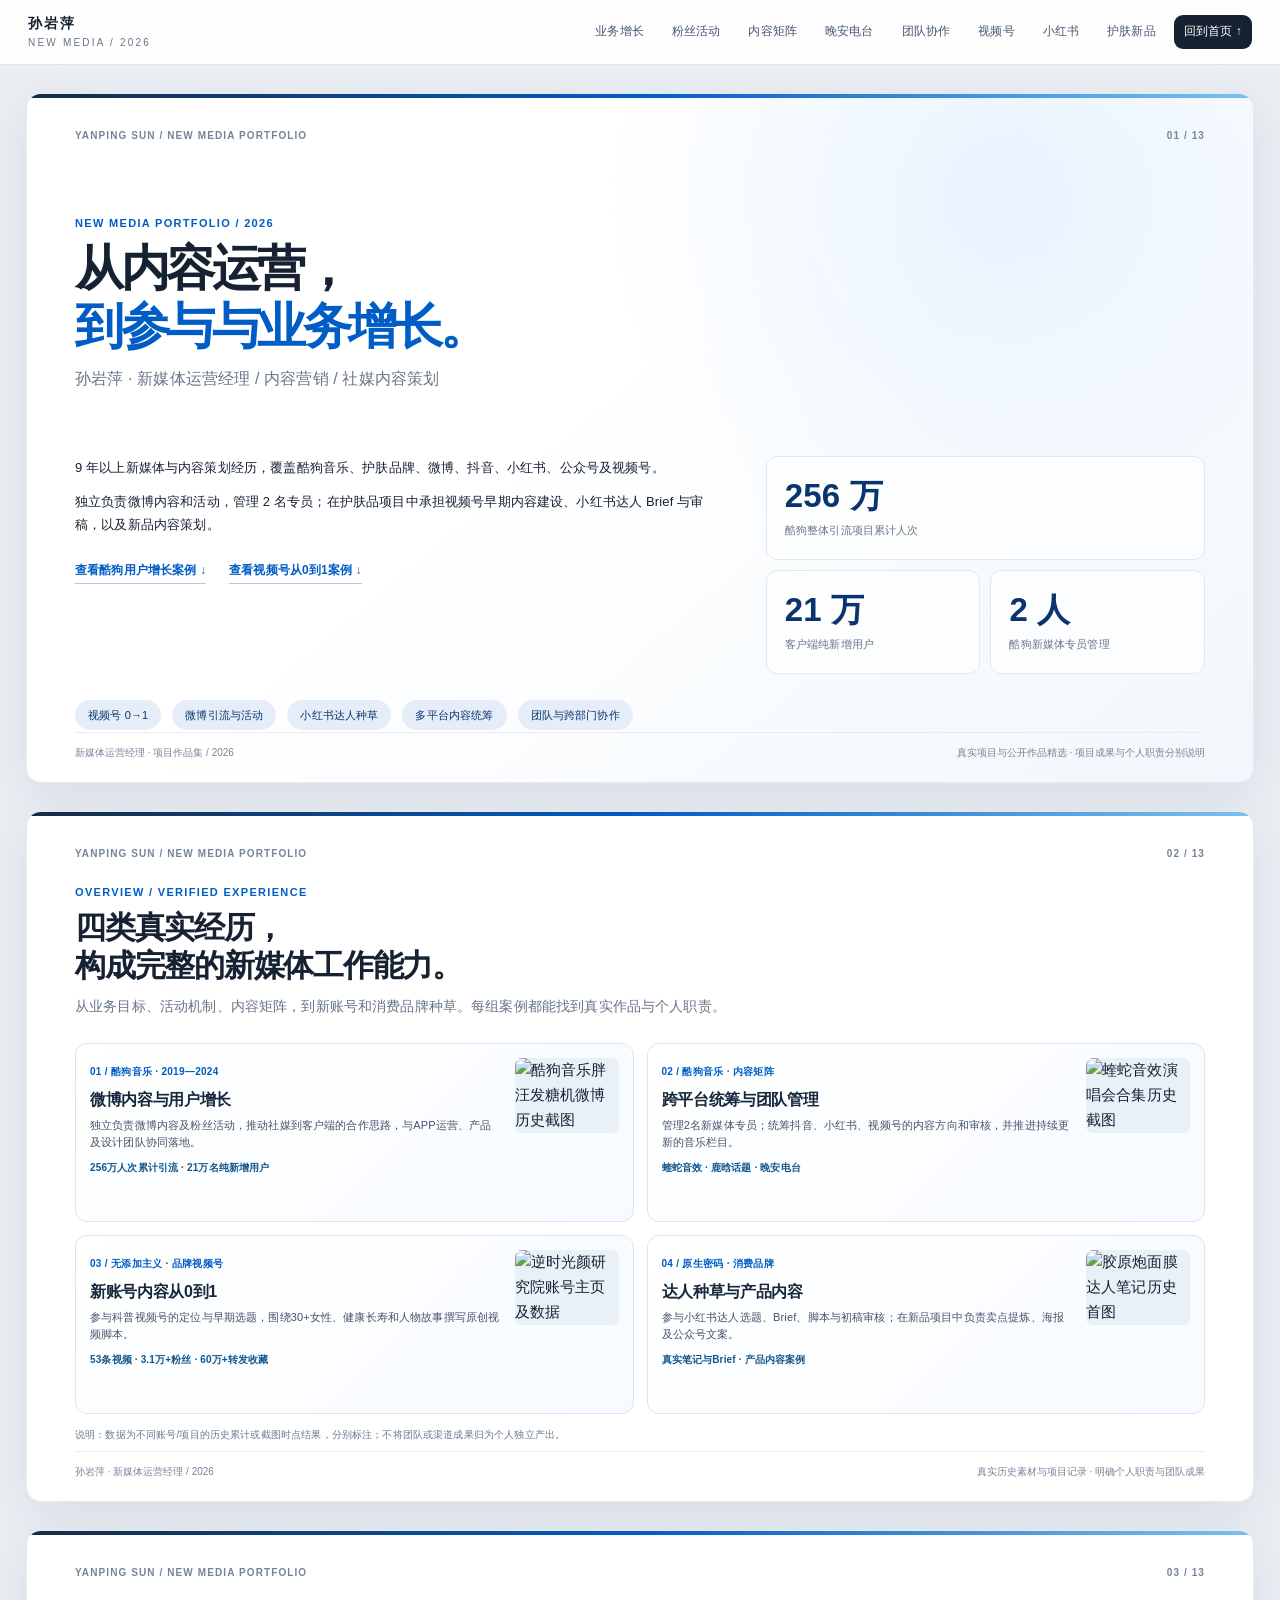
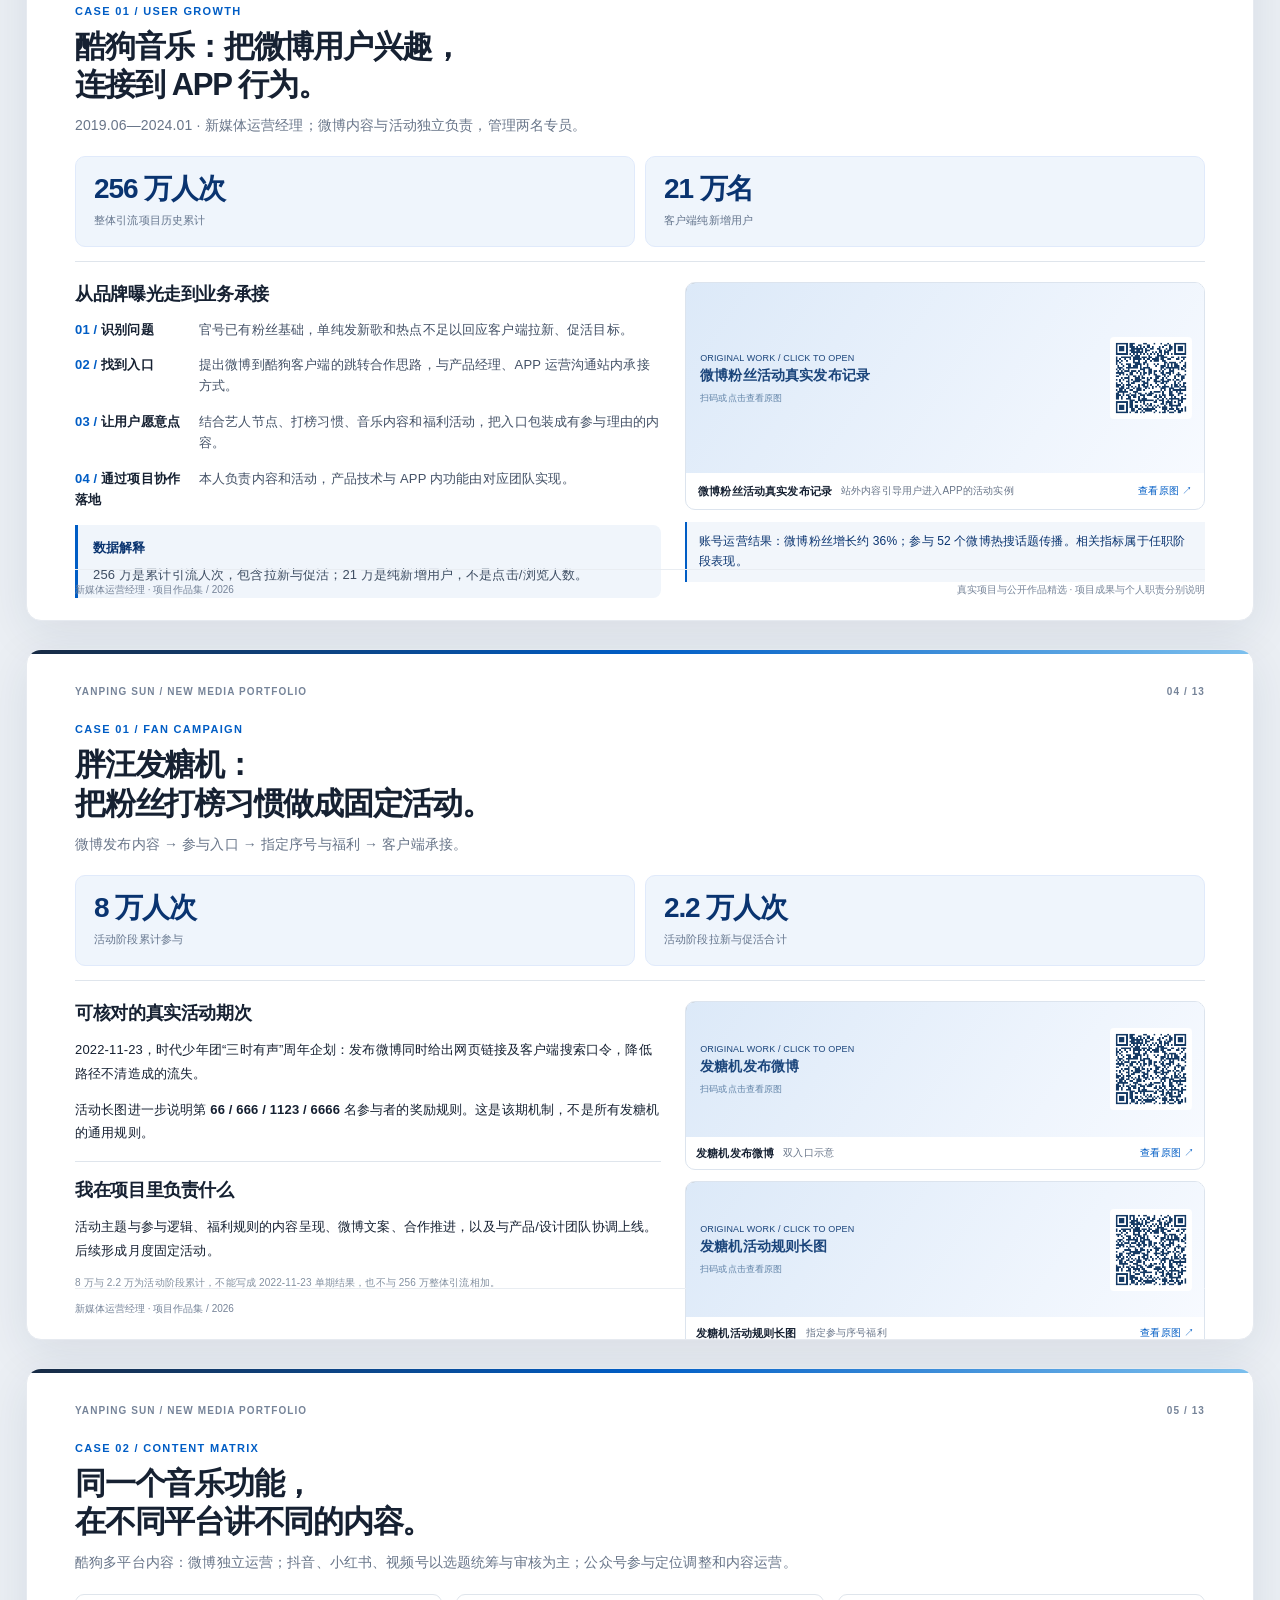
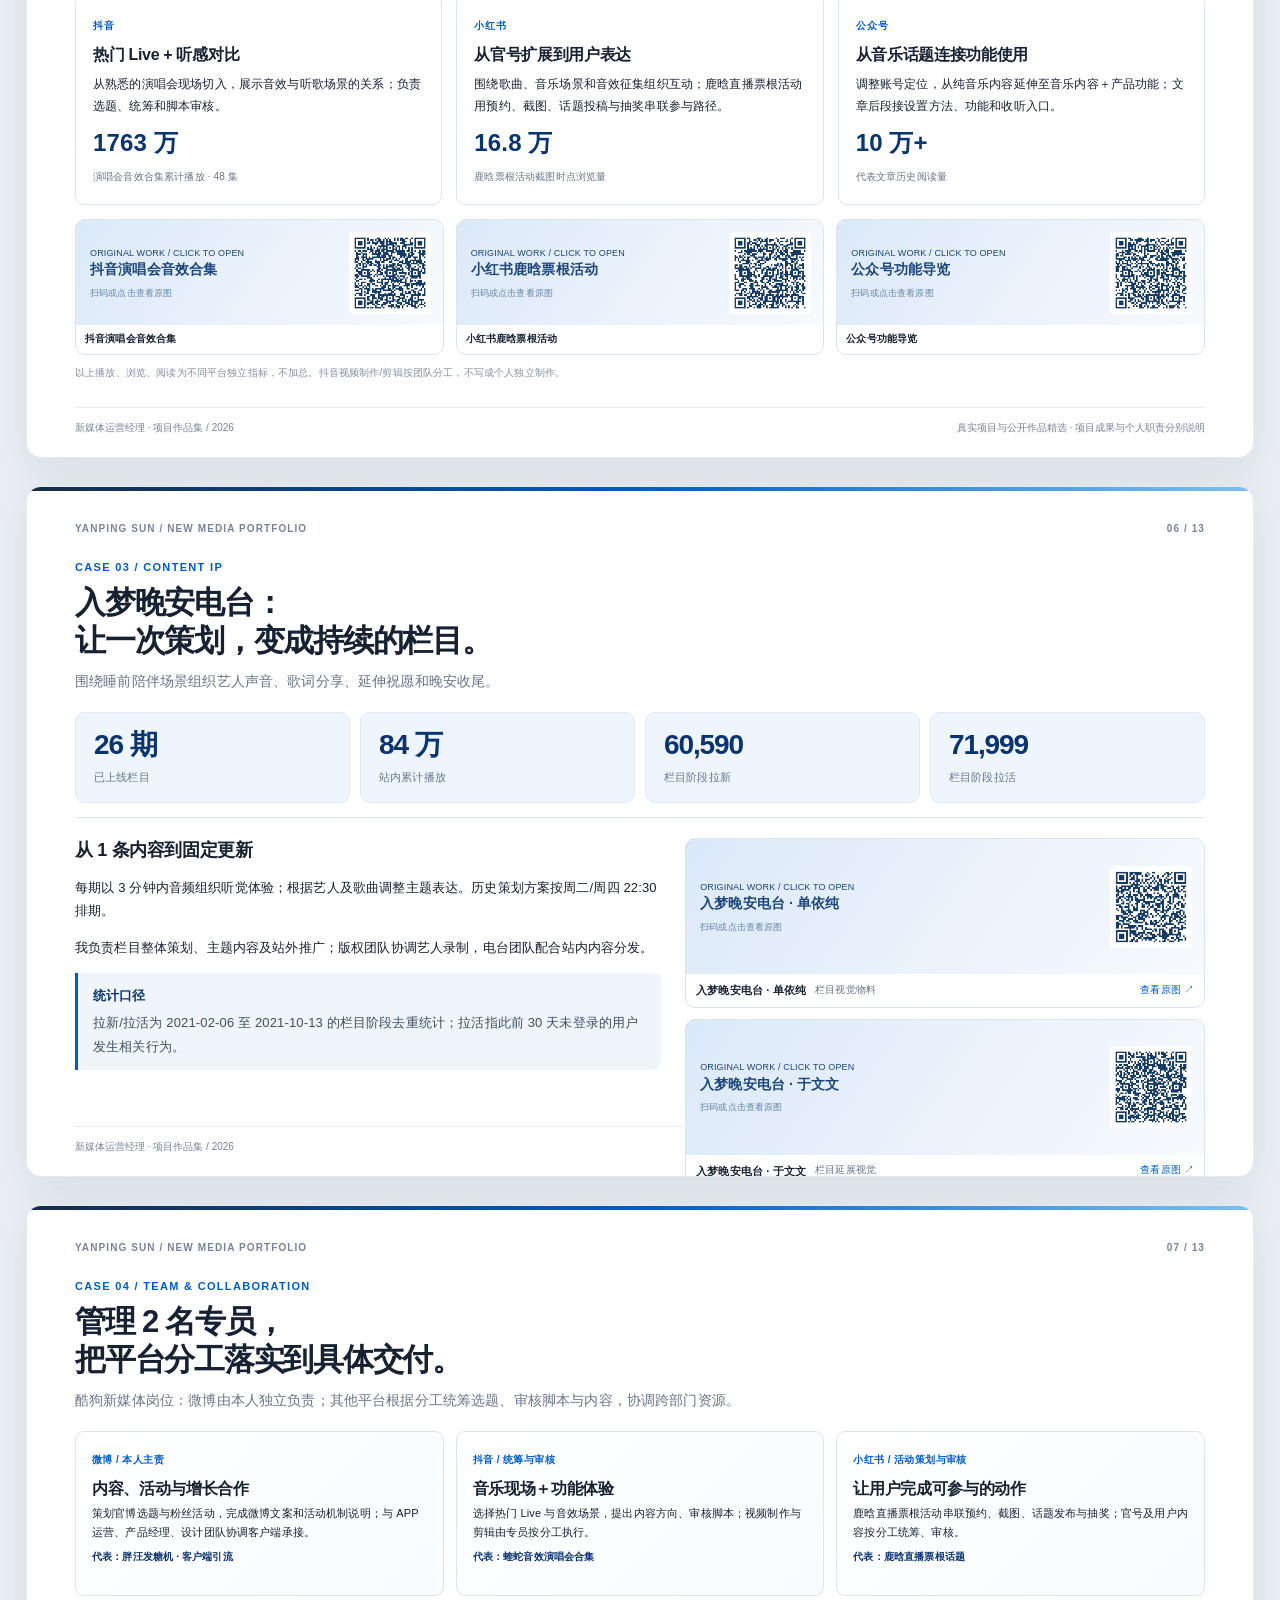
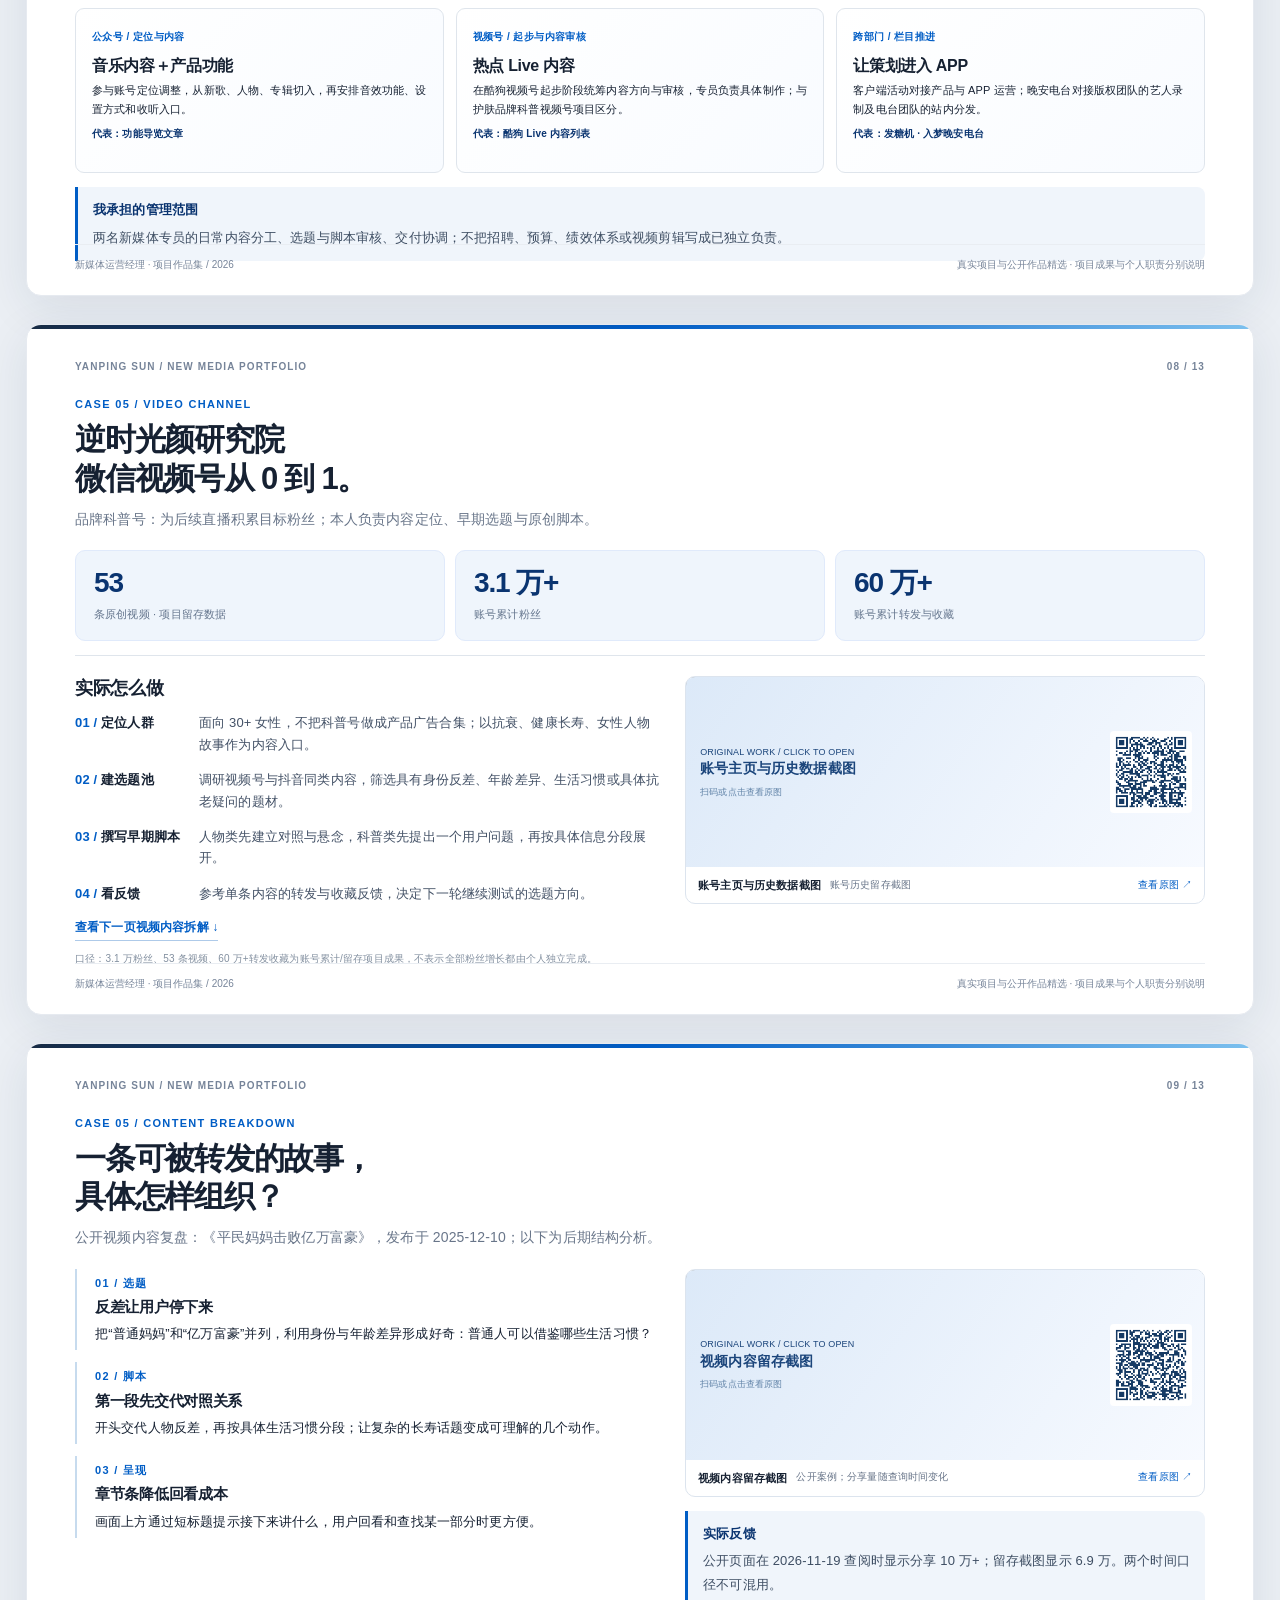
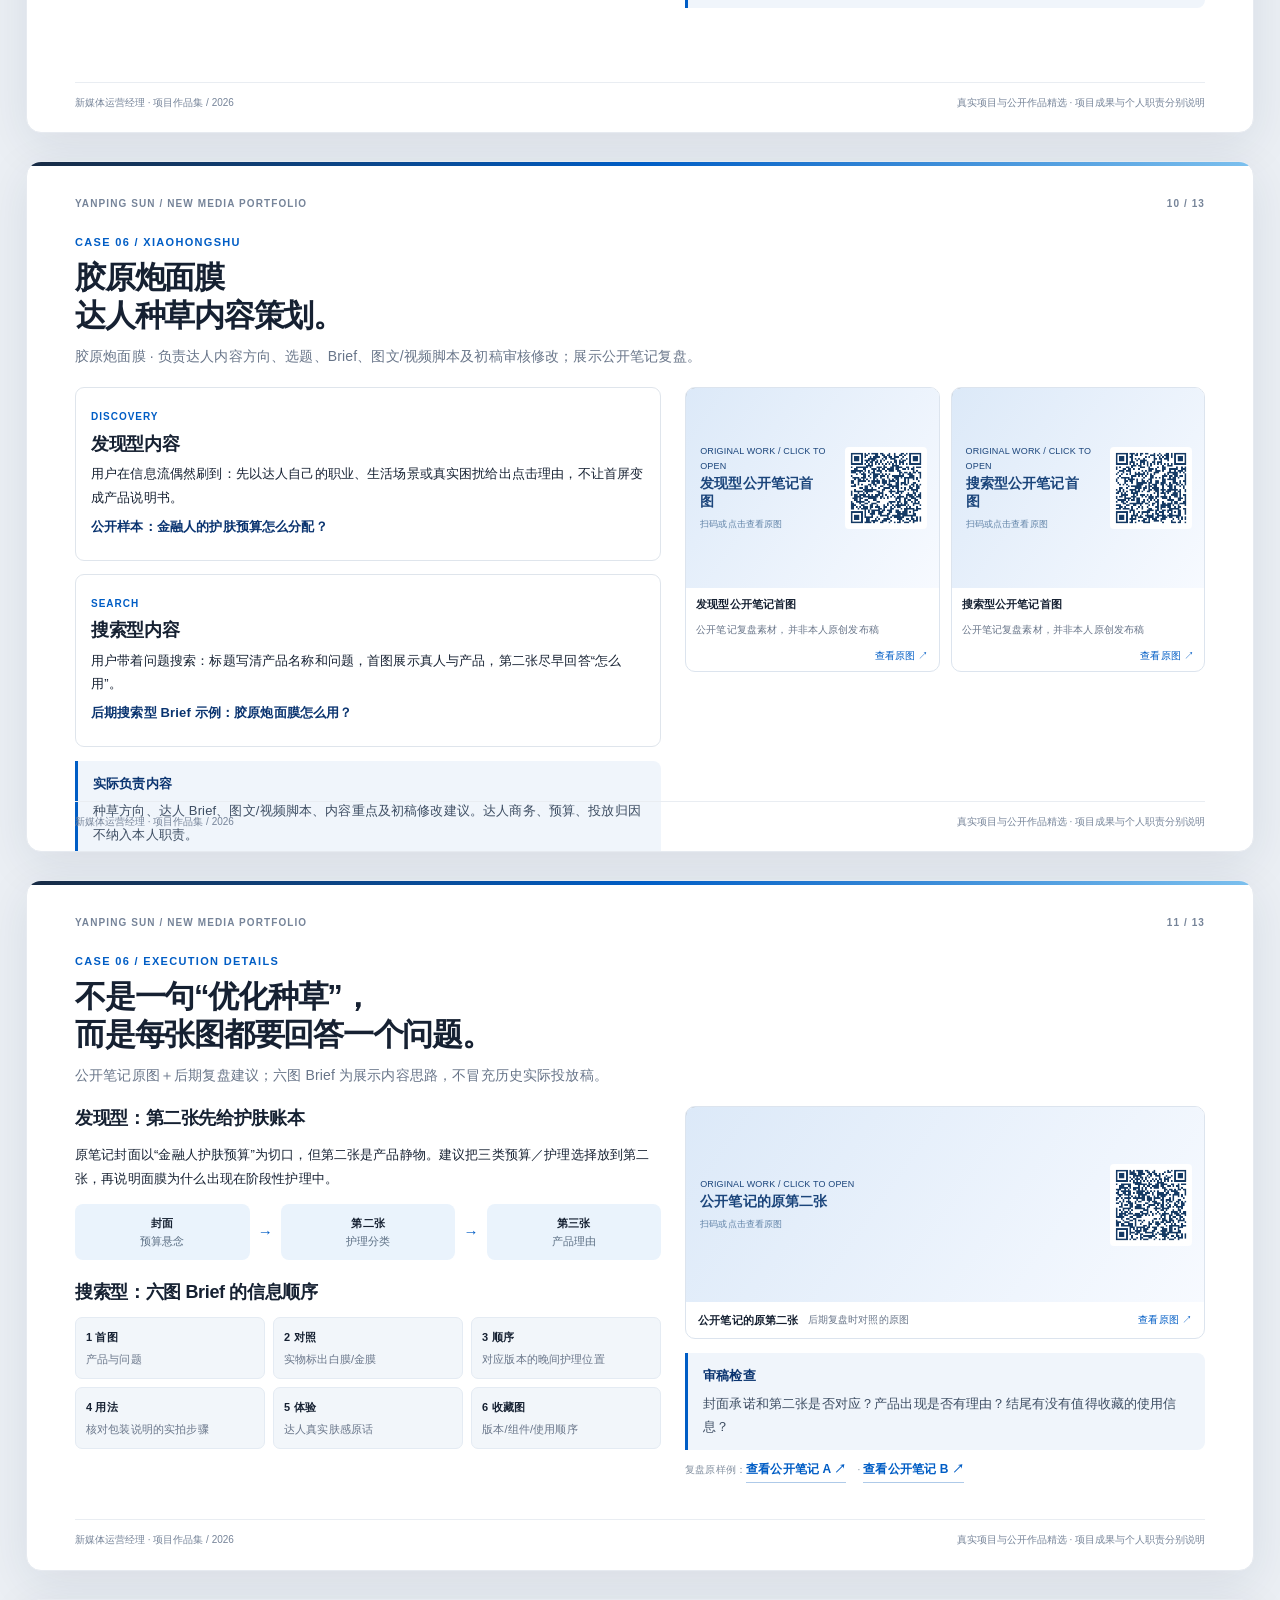
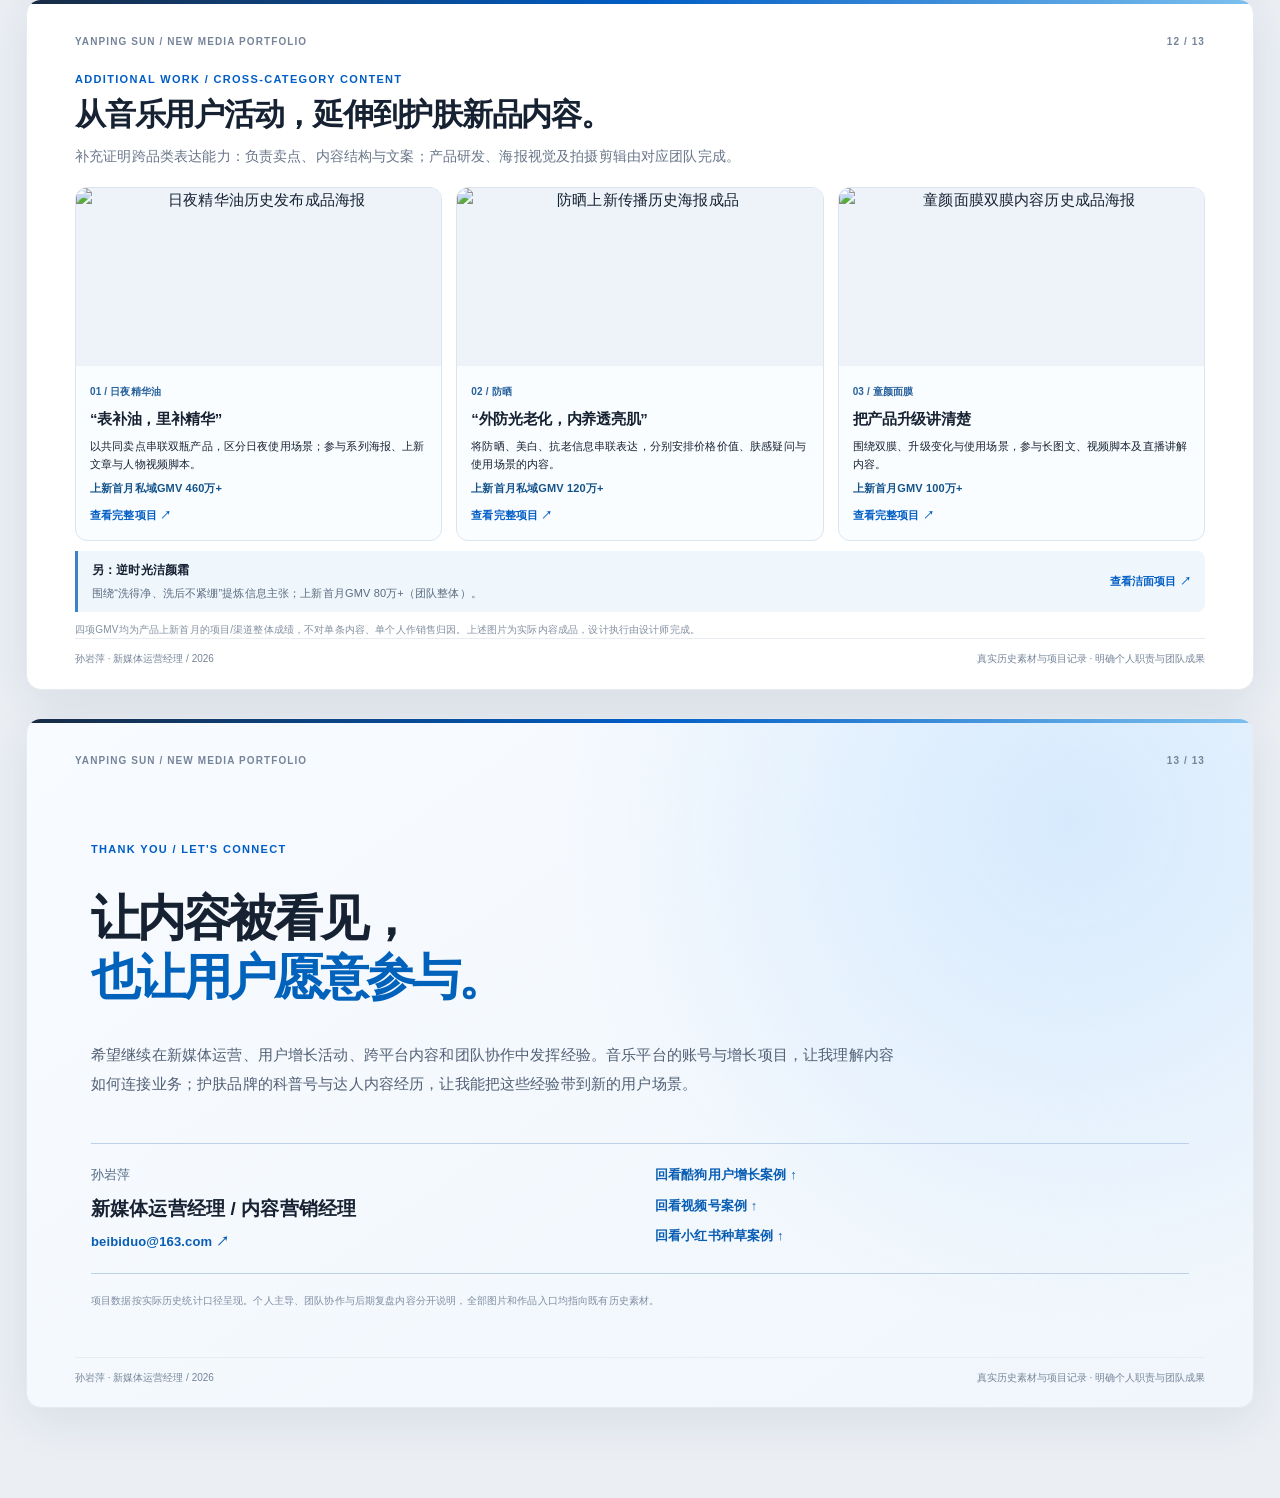
==== commit a197e747: "Replace simulated cover on core growth case with authentic Weibo campaign evidence" ====
--- a/new-media-portfolio/index.html
+++ b/new-media-portfolio/index.html
@@ -138,10 +138,10 @@
 <li><b>让用户愿意点</b><span>结合艺人节点、打榜习惯、音乐内容和福利活动，把入口包装成有参与理由的内容。</span></li>
 <li><b>通过项目协作落地</b><span>本人负责内容和活动，产品技术与 APP 内功能由对应团队实现。</span></li></ol>
 <div class="quote-bar compact"><strong>数据解释</strong><p>256 万是累计引流人次，包含拉新与促活；21 万是纯新增用户，不是点击/浏览人数。</p></div></div>
-<div><a class="media wide" href="https://yanpingsun.github.io/yanping-portfolio-site/preview/v3/assets/kugou-platform-cover-v308.webp" rel="noopener" target="_blank">
-<div class="media-frame"><img alt="酷狗内容运营项目 · 真实案例在后页展示" data-src="https://yanpingsun.github.io/yanping-portfolio-site/preview/v3/assets/kugou-platform-cover-v308.webp" decoding="async" loading="lazy"/>
-<div class="print-cover"><span>ORIGINAL WORK / CLICK TO OPEN</span><strong>酷狗多平台内容代表作品</strong><img alt="扫码查看原始作品" class="evidence-qr" loading="eager" src="[data-uri]"/><small class="qr-label">扫码或点击查看原图</small></div></div>
-<div class="media-caption"><b>酷狗多平台内容代表作品</b><span>作品集导航封面，详细素材见后续页面</span><small>查看原图 ↗</small></div></a>
+<div><a class="media wide" href="https://yanpingsun.github.io/yanping-portfolio-site/portfolio-content/kugou/assets/weibo/fatang-weibo.jpg" rel="noopener" target="_blank">
+<div class="media-frame"><img alt="微博粉丝活动真实发布记录" data-src="https://yanpingsun.github.io/yanping-portfolio-site/portfolio-content/kugou/assets/weibo/fatang-weibo.jpg" decoding="async" loading="lazy"/>
+<div class="print-cover"><span>ORIGINAL WORK / CLICK TO OPEN</span><strong>微博粉丝活动真实发布记录</strong><img alt="扫码查看原始作品" class="evidence-qr" loading="eager" src="[data-uri]"/><small class="qr-label">扫码或点击查看原图</small></div></div>
+<div class="media-caption"><b>微博粉丝活动真实发布记录</b><span>站外内容引导用户进入APP的活动实例</span><small>查看原图 ↗</small></div></a>
 <div class="note-strong">账号运营结果：微博粉丝增长约 36%；参与 52 个微博热搜话题传播。相关指标属于任职阶段表现。</div></div></div>
 </div>
 <div class="slide-bottom"><span>新媒体运营经理 · 项目作品集 / 2026</span><span>真实项目与公开作品精选 · 项目成果与个人职责分别说明</span></div>
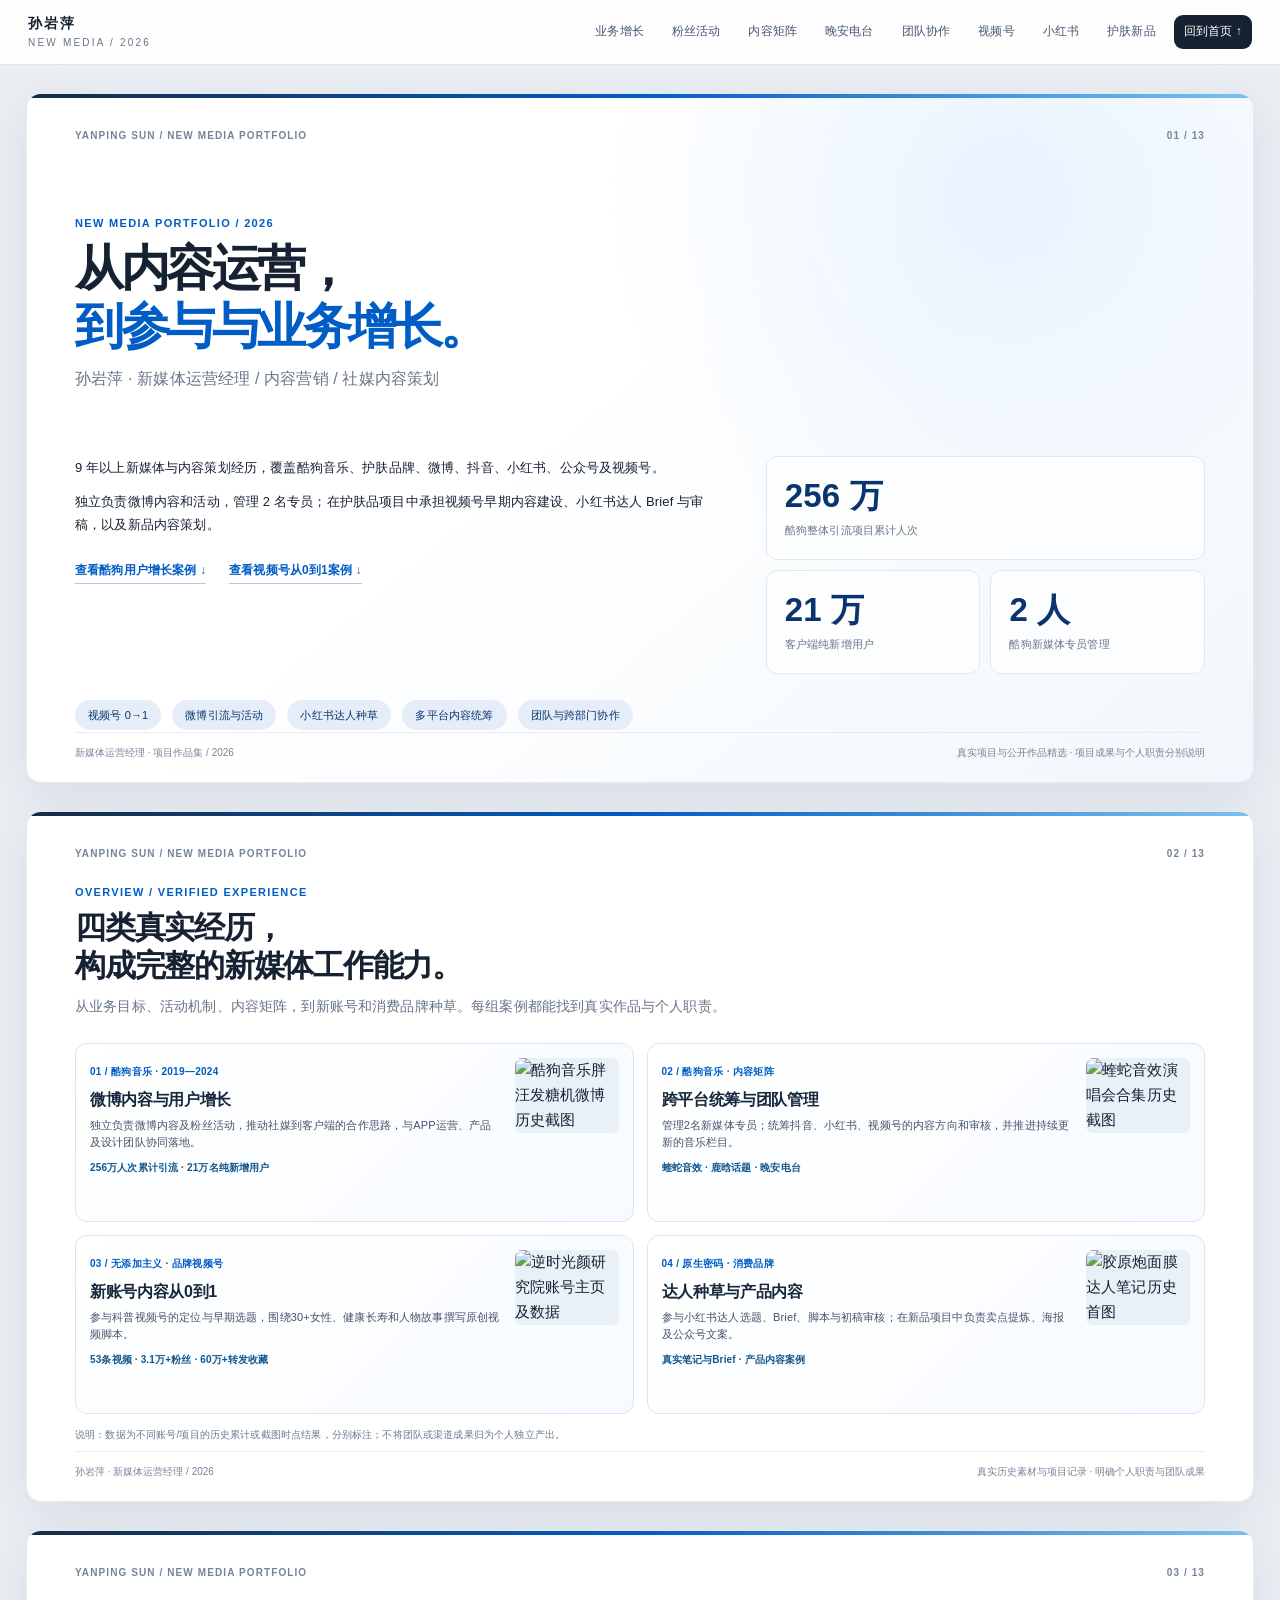
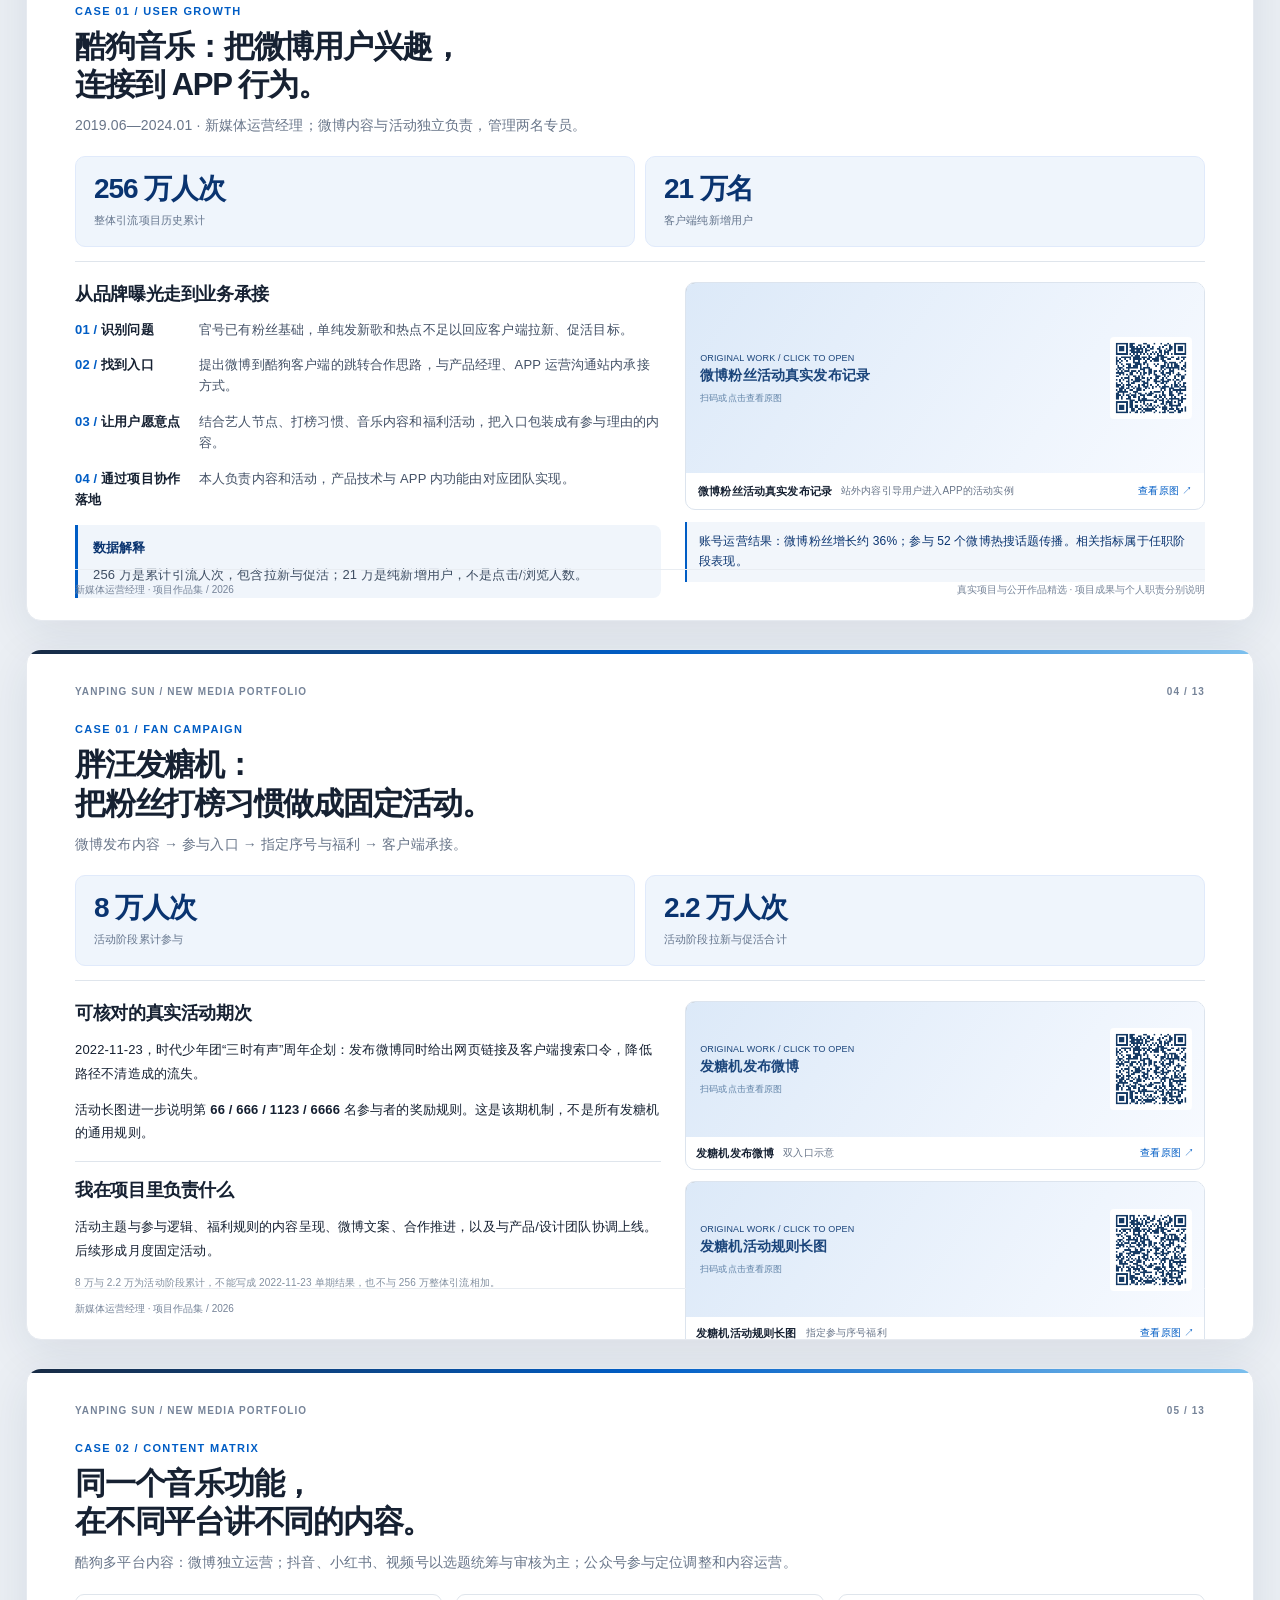
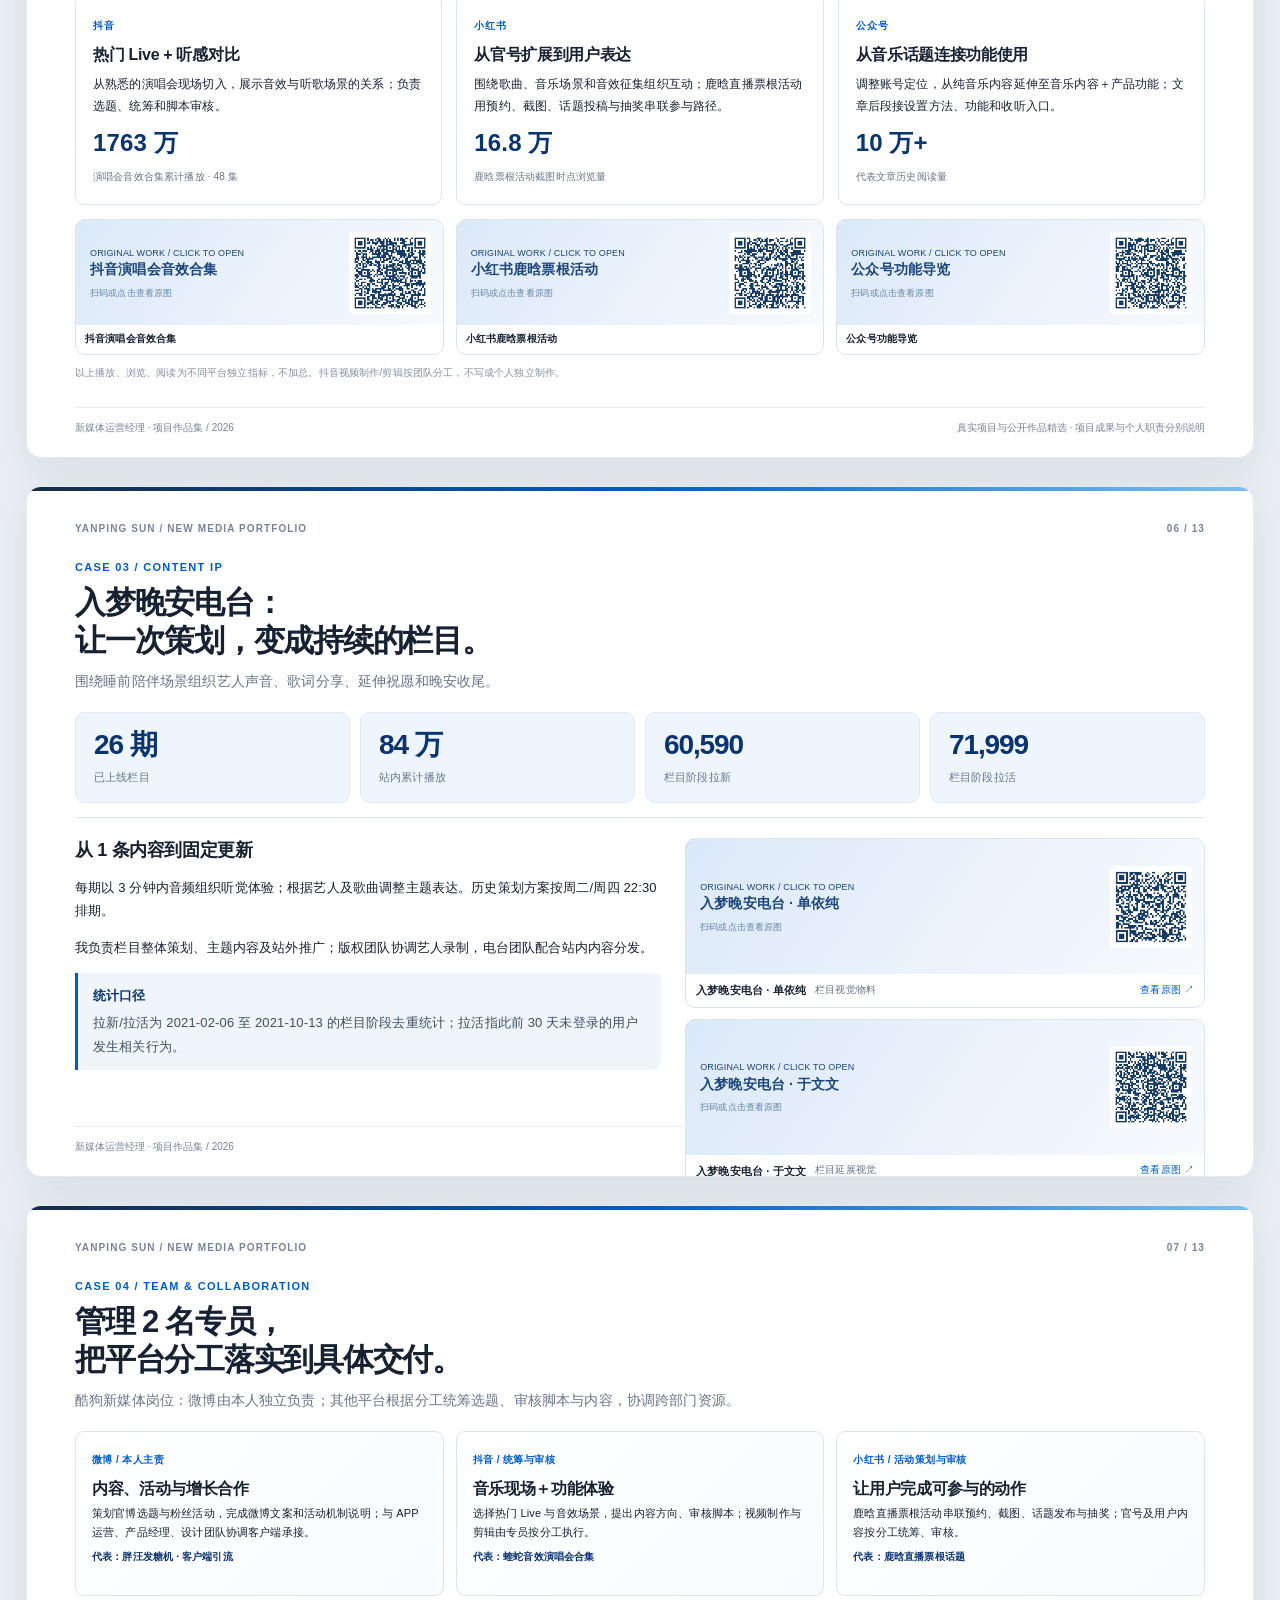
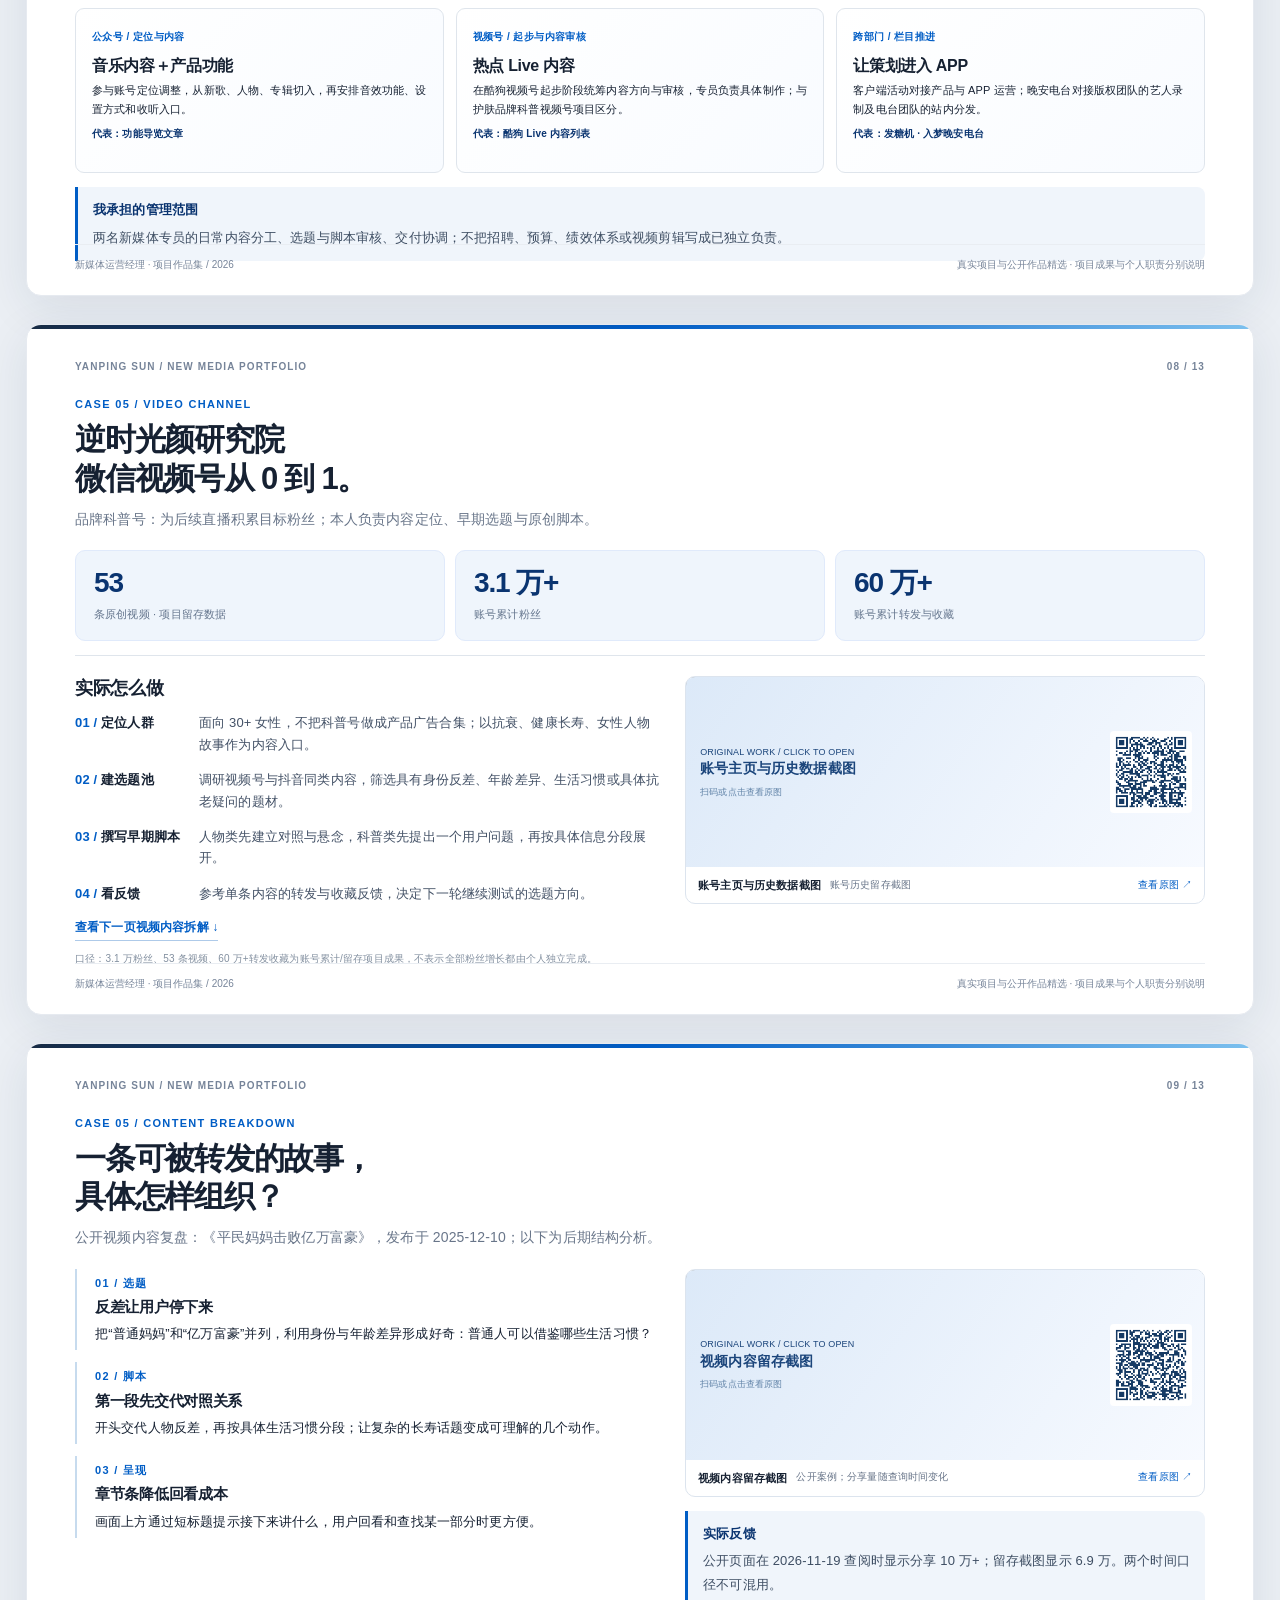
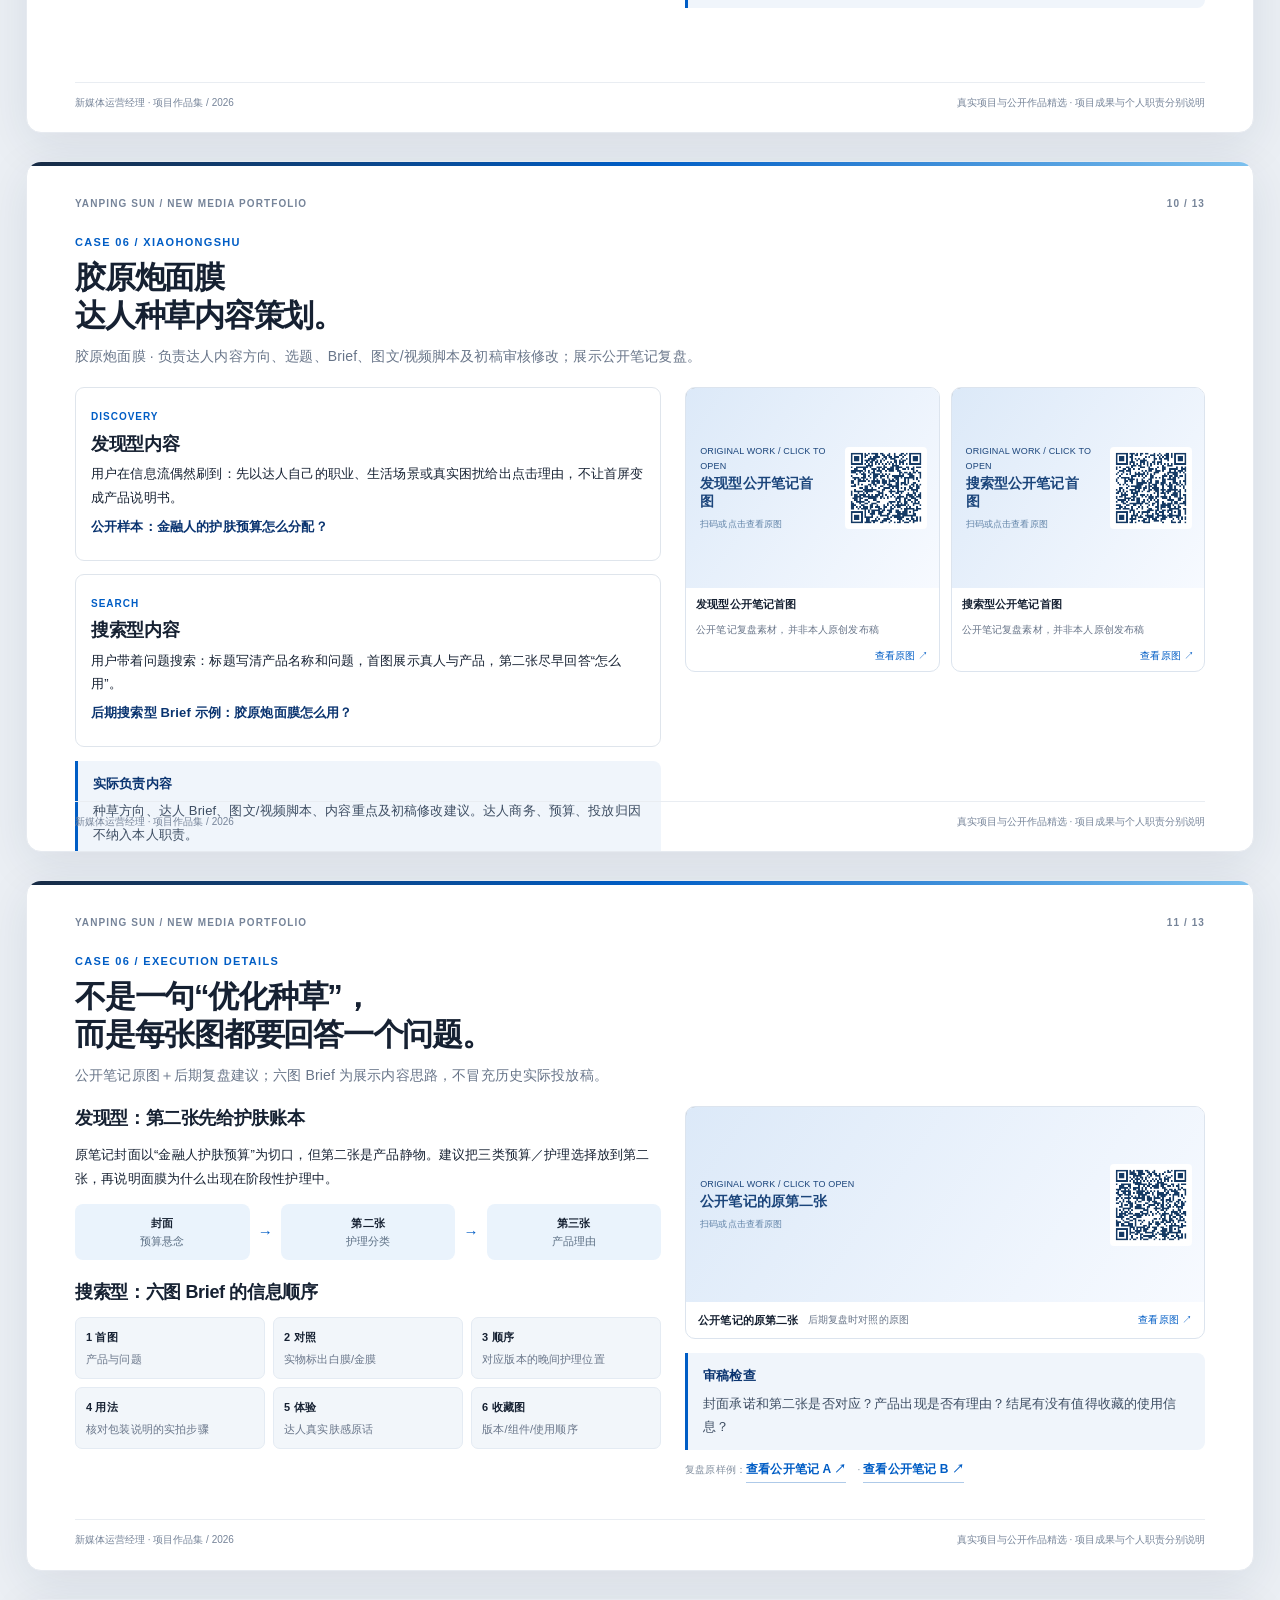
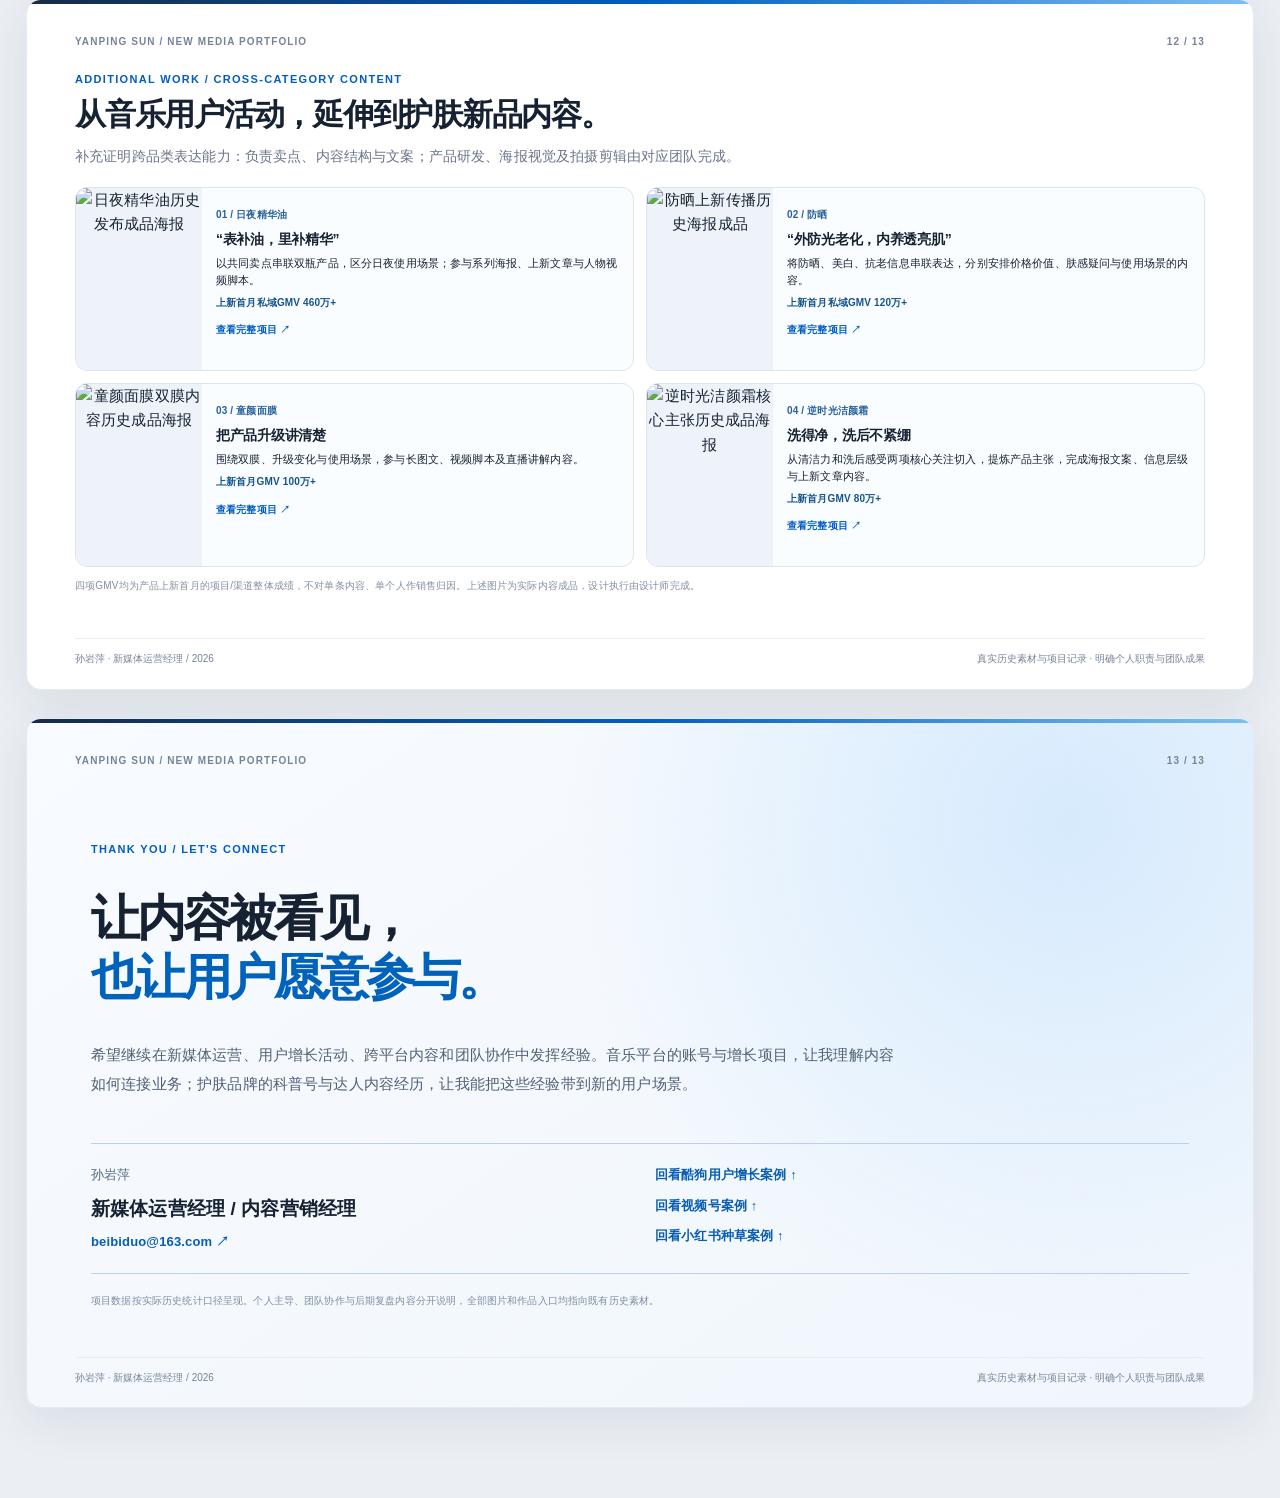
==== commit 82eaa533: "Add missing cleanser original artwork as fourth skincare project card" ====
--- a/new-media-portfolio/index.html
+++ b/new-media-portfolio/index.html
@@ -105,6 +105,30 @@
 .product-card img{height:132px}.product-card-copy{padding:9px 10px}.product-card h3{font-size:13px}.product-card p{font-size:10px;line-height:1.48}.product-footer{padding:6px 9px;margin:7px 0 2px}
 .ending-body h2{font-size:45px}.ending-intro{font-size:13px!important}
 }
+
+/* 12 / 13: 四个护肤项目同级展示，成品图片来自已核实的GitHub原素材 */
+#s12 .product-grid{grid-template-columns:repeat(2,minmax(0,1fr));gap:12px}
+#s12 .product-card{display:grid;grid-template-columns:126px minmax(0,1fr);min-height:184px}
+#s12 .product-card>a:first-child{height:100%;min-width:0}
+#s12 .product-card img{width:100%;height:100%;max-height:240px;min-height:180px;object-fit:contain}
+#s12 .product-card-copy{padding:13px 14px}
+#s12 .product-card h3{font-size:14px;margin:5px 0 6px}
+#s12 .product-card p{font-size:11px;line-height:1.52}
+#s12 .product-card b{font-size:10px}
+#s12 .product-card-copy>a{font-size:10px}
+#s12 .micro{margin-top:11px}
+@media (max-width:800px){
+#s12 .product-grid{grid-template-columns:1fr}
+#s12 .product-card{grid-template-columns:105px minmax(0,1fr);min-height:147px}
+#s12 .product-card img{min-height:147px;max-height:220px}
+}
+@media print{
+#s12 .product-card{grid-template-columns:112px minmax(0,1fr);min-height:160px}
+#s12 .product-card img{min-height:160px;max-height:186px}
+#s12 .product-card-copy{padding:9px 10px}
+#s12 .product-card h3{font-size:13px}
+#s12 .product-card p{font-size:10px;line-height:1.35}
+}
 </style></head><body><header class="app-header"><div class="header-inner"><a class="brand" href="#s1">孙岩萍 <small>NEW MEDIA / 2026</small></a><nav aria-label="作品导航" class="nav"><a href="#s3">业务增长</a><a href="#s4">粉丝活动</a><a href="#s5">内容矩阵</a><a href="#s6">晚安电台</a><a href="#s7">团队协作</a><a href="#s8">视频号</a><a href="#s10">小红书</a><a href="#s12">护肤新品</a><a class="nav-top" href="#s1">回到首页 ↑</a></nav></div></header><main class="deck"><section class="slide cover" id="s1">
 <div class="slide-top"><span>YANPING SUN / NEW MEDIA PORTFOLIO</span><span>01 / 13</span></div>
 <div class="slide-heading"><div class="kicker">NEW MEDIA PORTFOLIO / 2026</div>
@@ -291,8 +315,8 @@
 <article class="product-card"><a href="https://yanpingsun.github.io/yanping-portfolio-site/portfolio-content/skincare-wireframes/essence-oil/day-finished.jpg" target="_blank" rel="noopener"><img src="https://yanpingsun.github.io/yanping-portfolio-site/portfolio-content/skincare-wireframes/essence-oil/day-finished.jpg" alt="日夜精华油历史发布成品海报" loading="lazy"></a><div class="product-card-copy"><span>01 / 日夜精华油</span><h3>“表补油，里补精华”</h3><p>以共同卖点串联双瓶产品，区分日夜使用场景；参与系列海报、上新文章与人物视频脚本。</p><b>上新首月私域GMV 460万+</b><a href="https://yanpingsun.github.io/yanping-portfolio-site/preview/v3/?v=3.0.19#/project/oil" target="_blank" rel="noopener">查看完整项目 ↗</a></div></article>
 <article class="product-card"><a href="https://yanpingsun.github.io/yanping-portfolio-site/portfolio-content/skincare-wireframes/sunscreen/launch-finished.jpg" target="_blank" rel="noopener"><img src="https://yanpingsun.github.io/yanping-portfolio-site/portfolio-content/skincare-wireframes/sunscreen/launch-finished.jpg" alt="防晒上新传播历史海报成品" loading="lazy"></a><div class="product-card-copy"><span>02 / 防晒</span><h3>“外防光老化，内养透亮肌”</h3><p>将防晒、美白、抗老信息串联表达，分别安排价格价值、肤感疑问与使用场景的内容。</p><b>上新首月私域GMV 120万+</b><a href="https://yanpingsun.github.io/yanping-portfolio-site/preview/v3/?v=3.0.19#/project/sun" target="_blank" rel="noopener">查看完整项目 ↗</a></div></article>
 <article class="product-card"><a href="https://yanpingsun.github.io/yanping-portfolio-site/portfolio-content/skincare-wireframes/tongyan-mask/dual-finished.jpg" target="_blank" rel="noopener"><img src="https://yanpingsun.github.io/yanping-portfolio-site/portfolio-content/skincare-wireframes/tongyan-mask/dual-finished.jpg" alt="童颜面膜双膜内容历史成品海报" loading="lazy"></a><div class="product-card-copy"><span>03 / 童颜面膜</span><h3>把产品升级讲清楚</h3><p>围绕双膜、升级变化与使用场景，参与长图文、视频脚本及直播讲解内容。</p><b>上新首月GMV 100万+</b><a href="https://yanpingsun.github.io/yanping-portfolio-site/preview/v3/?v=3.0.19#/project/mask" target="_blank" rel="noopener">查看完整项目 ↗</a></div></article>
-</div>
-<div class="product-footer"><div><strong>另：逆时光洁颜霜</strong><span>围绕“洗得净、洗后不紧绷”提炼信息主张；上新首月GMV 80万+（团队整体）。</span></div><a href="https://yanpingsun.github.io/yanping-portfolio-site/preview/v3/?v=3.0.19#/project/clean" target="_blank" rel="noopener">查看洁面项目 ↗</a></div>
+
+<article class="product-card"><a href="https://yanpingsun.github.io/yanping-portfolio-site/portfolio-content/skincare-wireframes/cleanser/core-finished.jpg" target="_blank" rel="noopener" aria-label="放大查看逆时光洁颜霜历史成品海报"><img src="https://yanpingsun.github.io/yanping-portfolio-site/portfolio-content/skincare-wireframes/cleanser/core-finished.jpg" alt="逆时光洁颜霜核心主张历史成品海报" loading="lazy"></a><div class="product-card-copy"><span>04 / 逆时光洁颜霜</span><h3>洗得净，洗后不紧绷</h3><p>从清洁力和洗后感受两项核心关注切入，提炼产品主张，完成海报文案、信息层级与上新文章内容。</p><b>上新首月GMV 80万+</b><a href="https://yanpingsun.github.io/yanping-portfolio-site/preview/v3/?v=3.0.19#/project/clean" target="_blank" rel="noopener">查看完整项目 ↗</a></div></article></div>
 <p class="micro">四项GMV均为产品上新首月的项目/渠道整体成绩，不对单条内容、单个人作销售归因。上述图片为实际内容成品，设计执行由设计师完成。</p>
 </div><div class="slide-bottom"><span>孙岩萍 · 新媒体运营经理 / 2026</span><span>真实历史素材与项目记录 · 明确个人职责与团队成果</span></div></section><section class="slide ending" id="s13">
 <div class="slide-top"><span>YANPING SUN / NEW MEDIA PORTFOLIO</span><span>13 / 13</span></div>
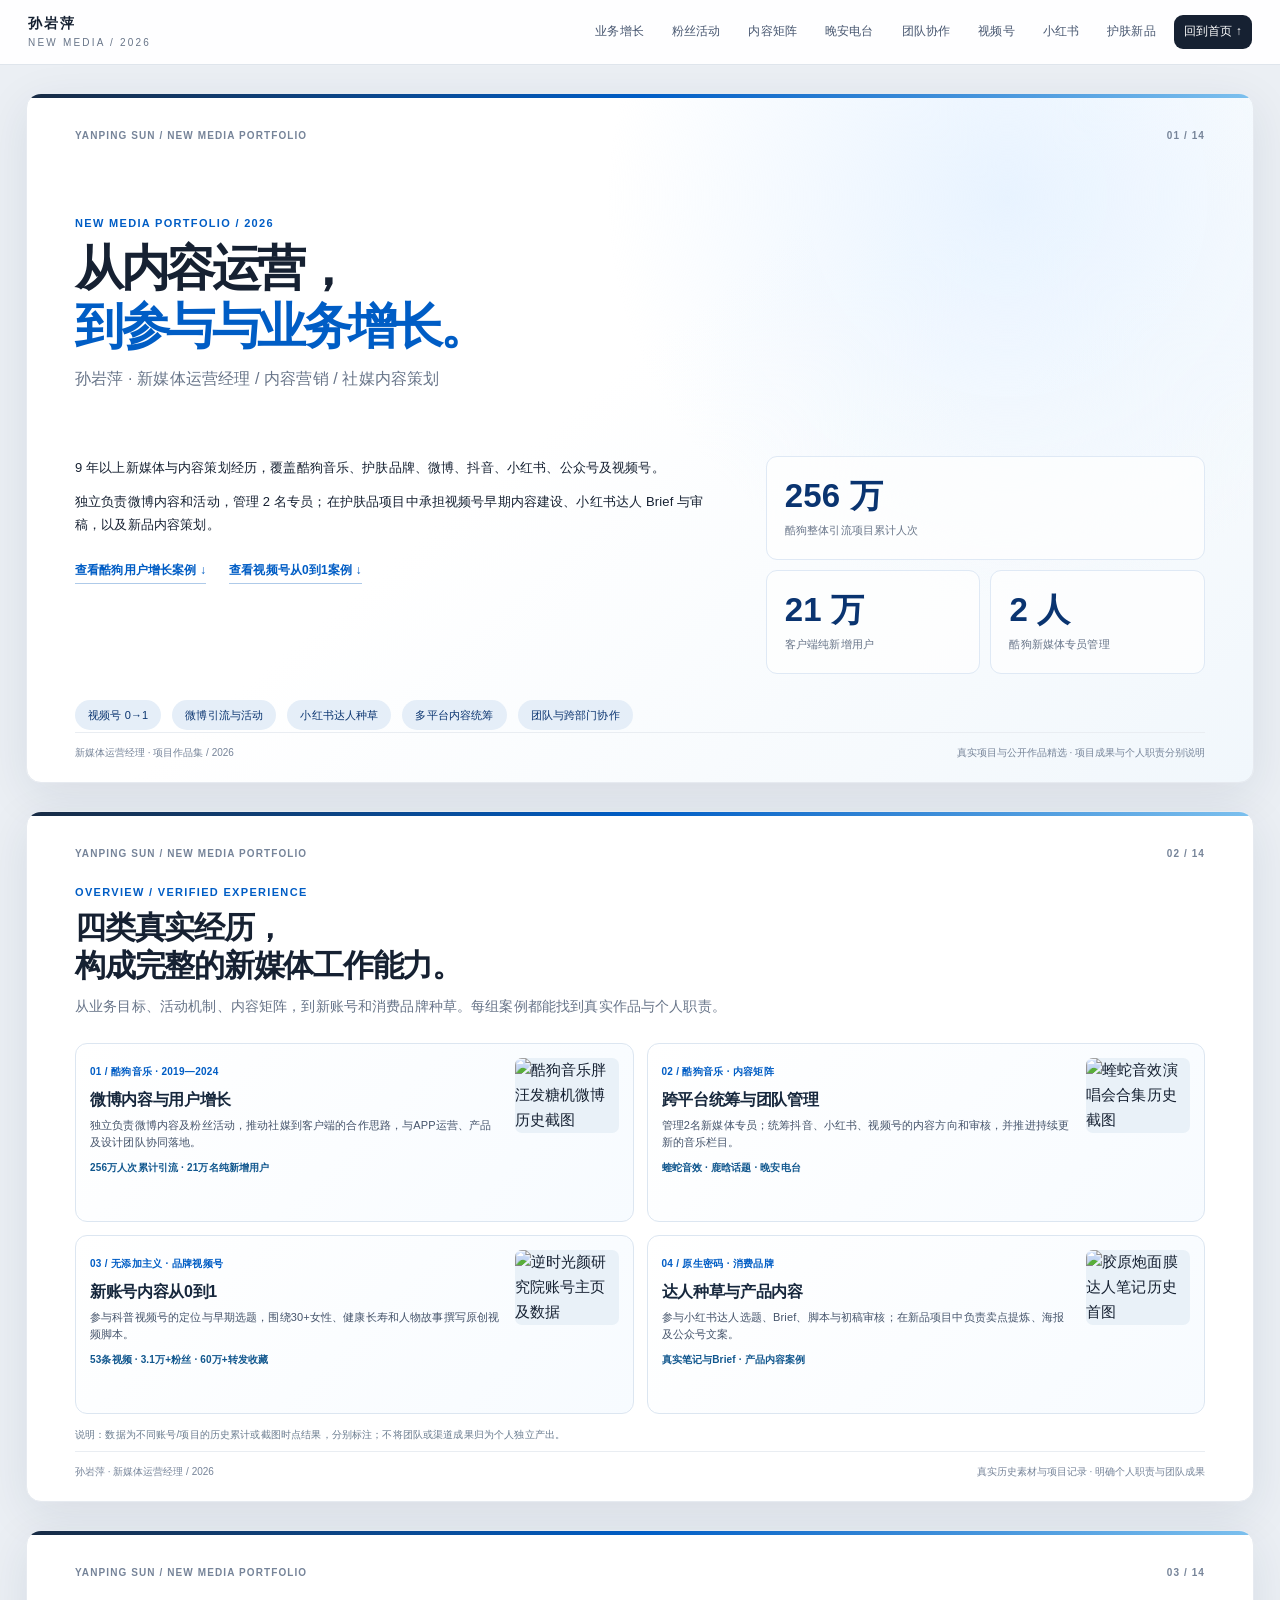
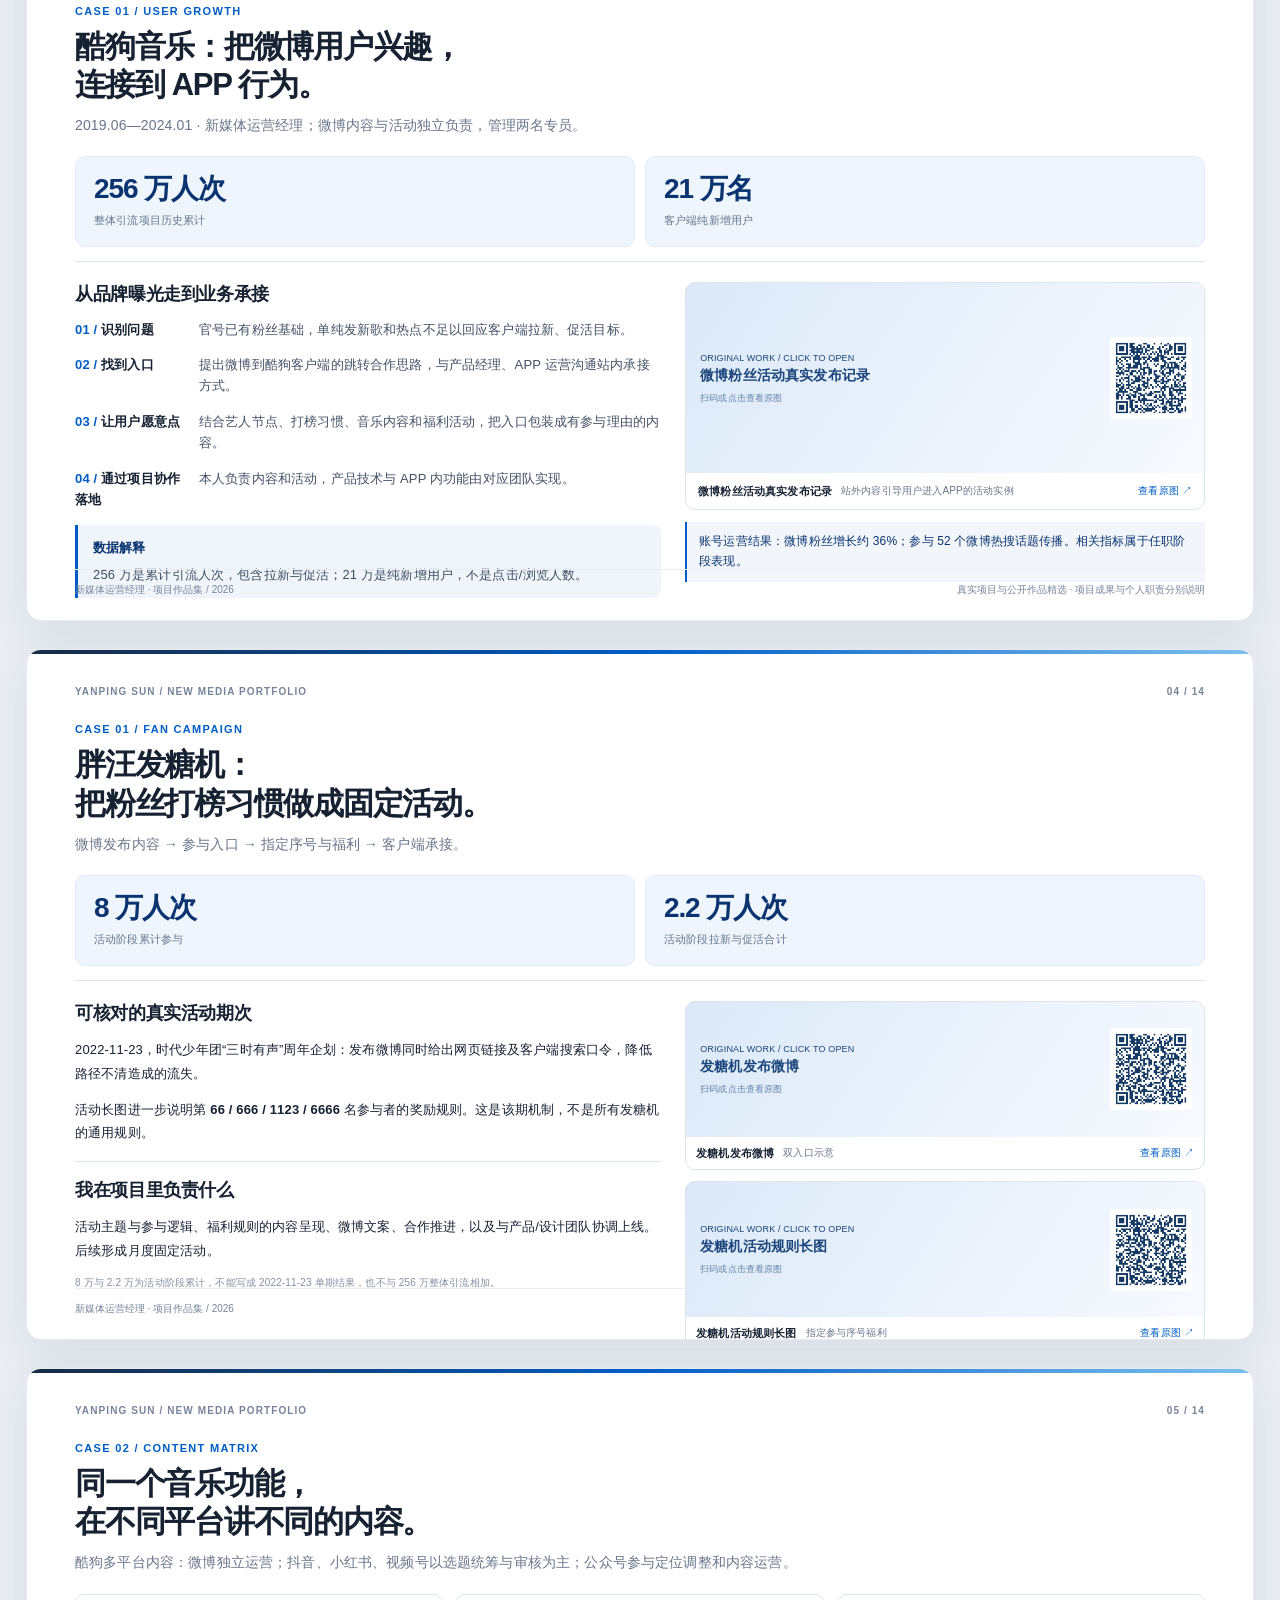
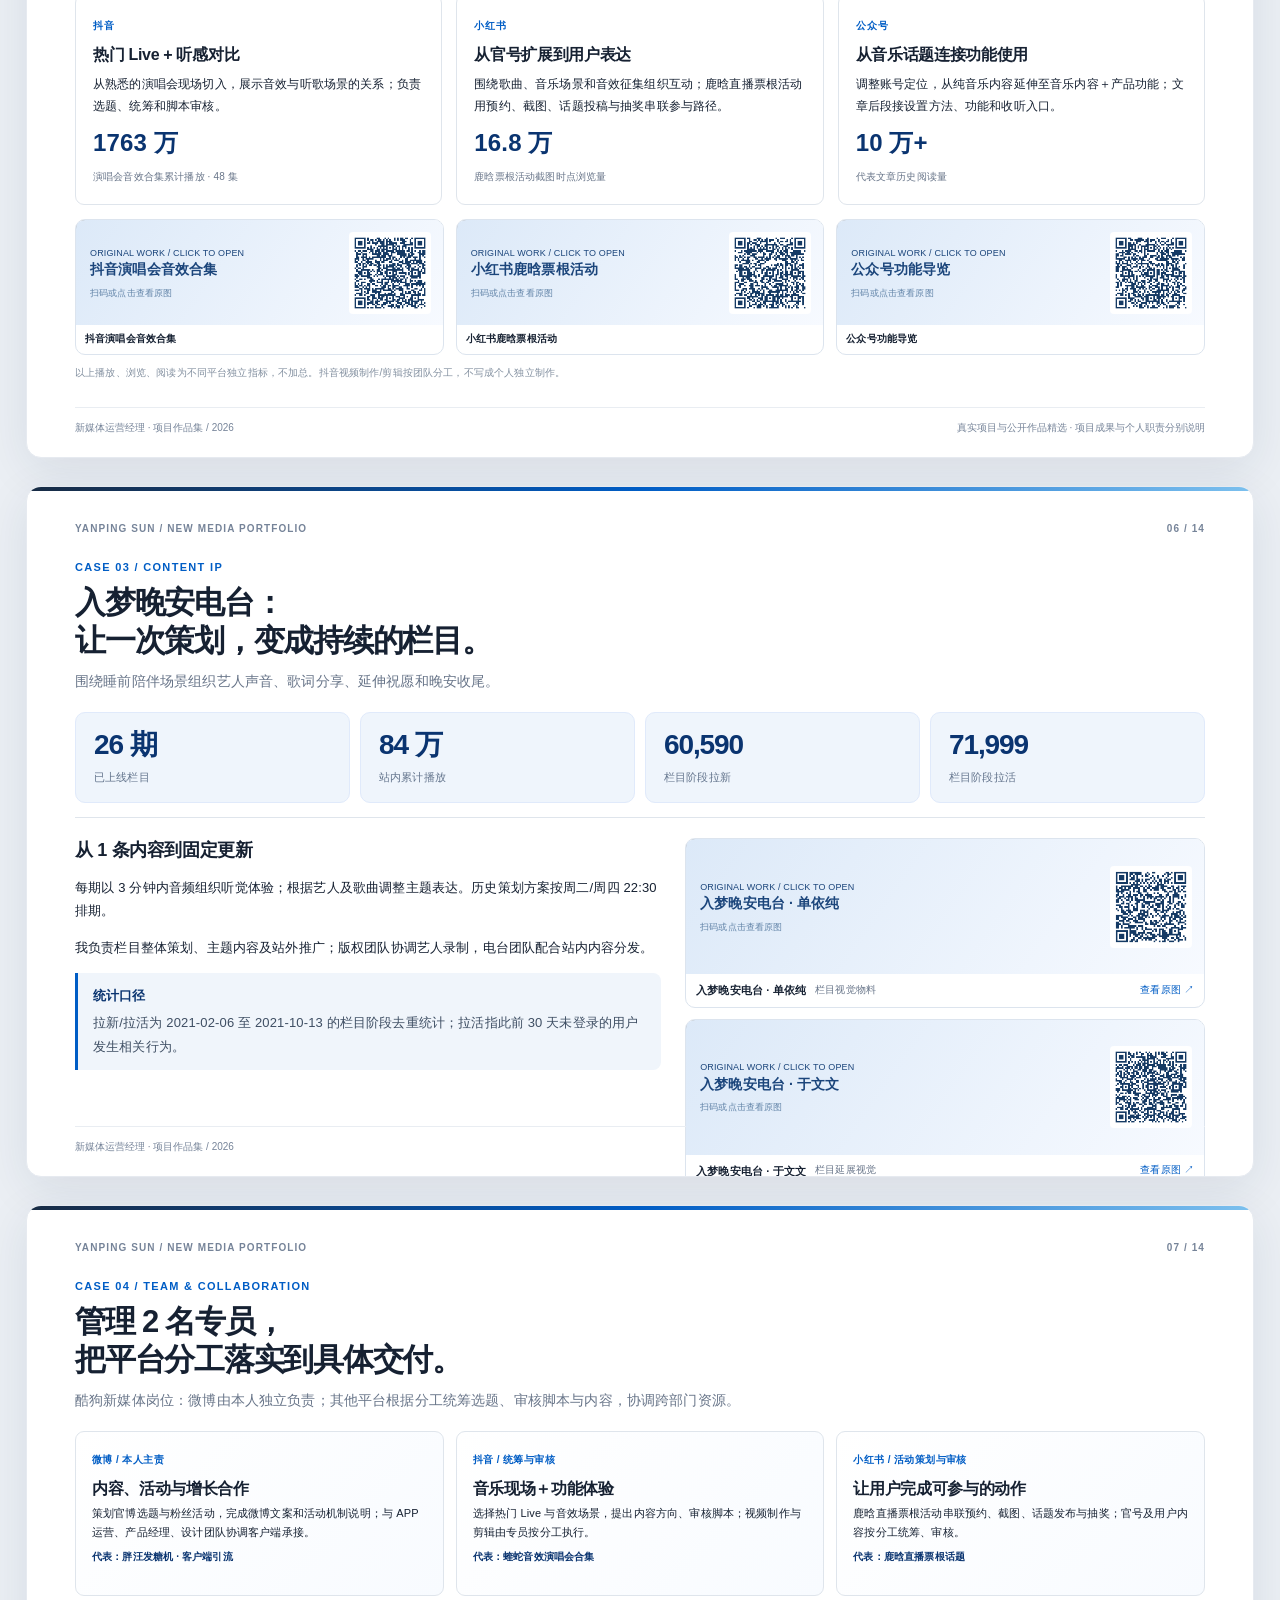
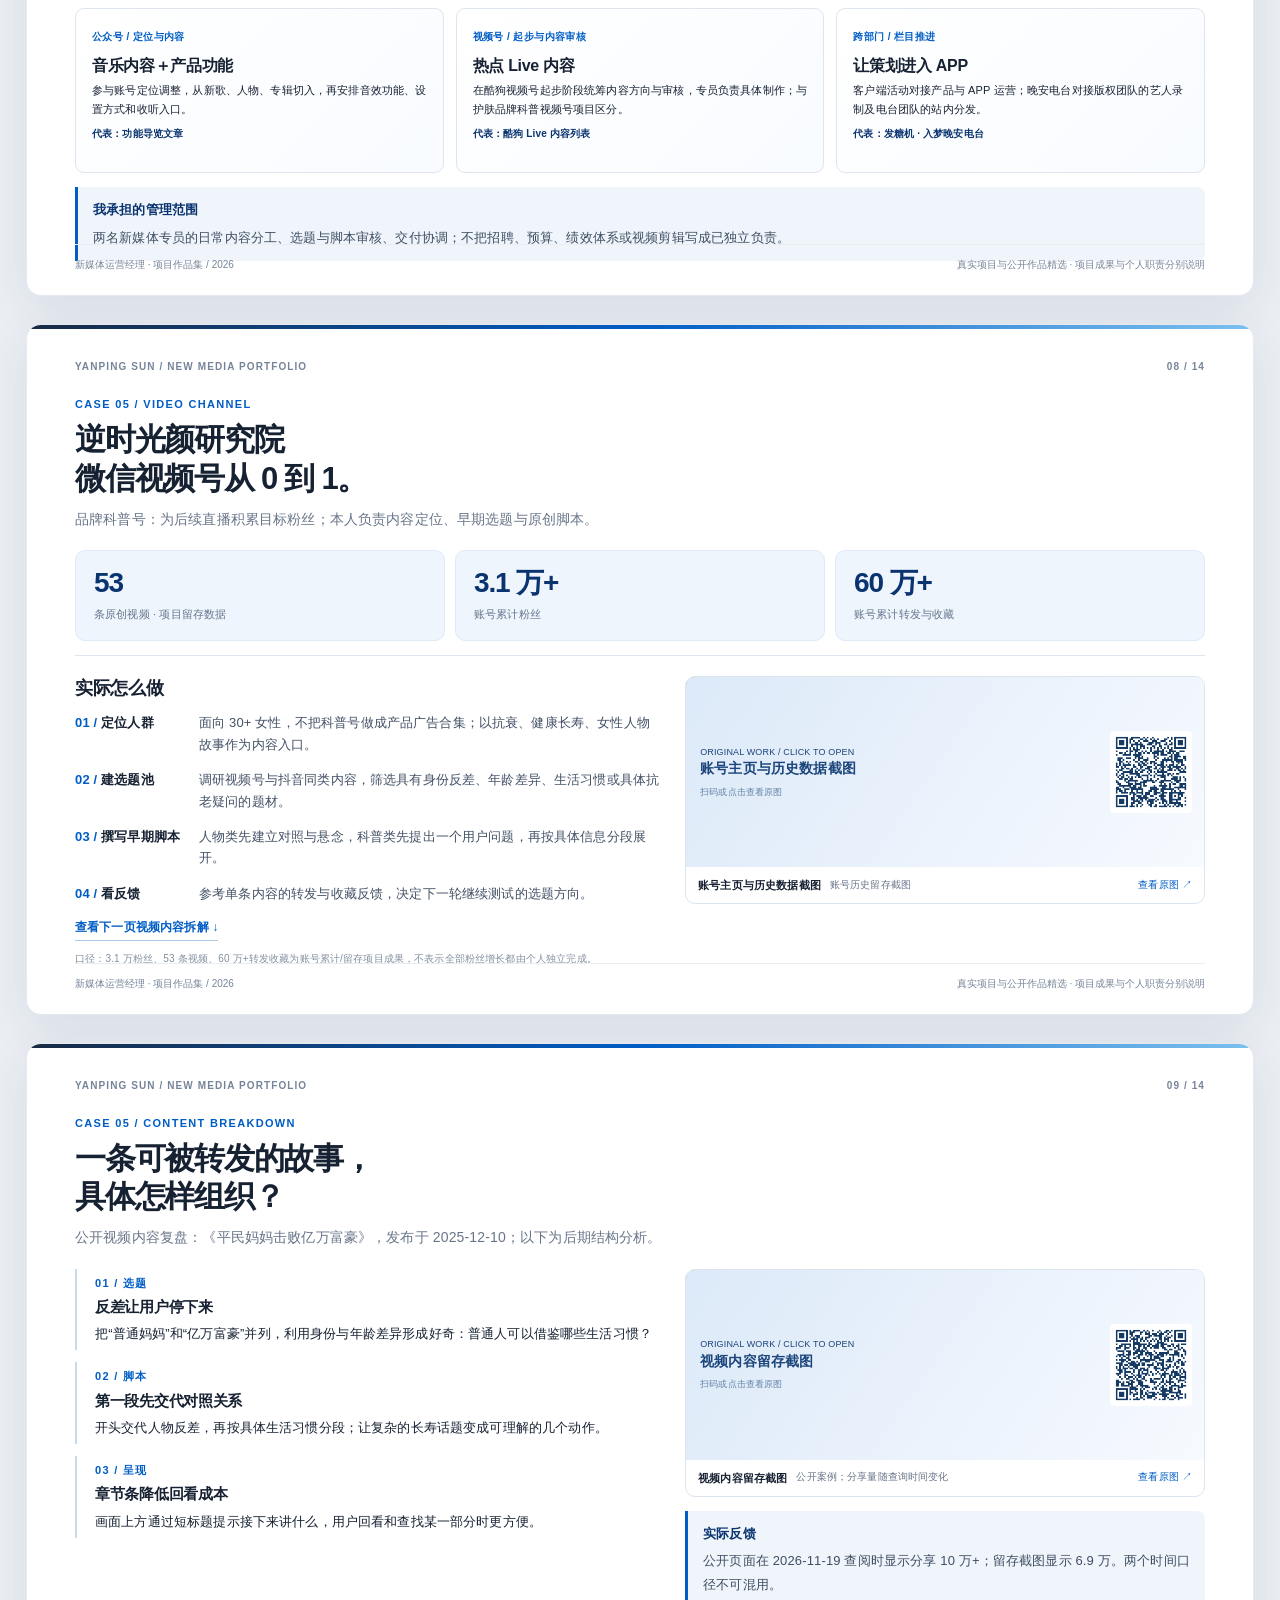
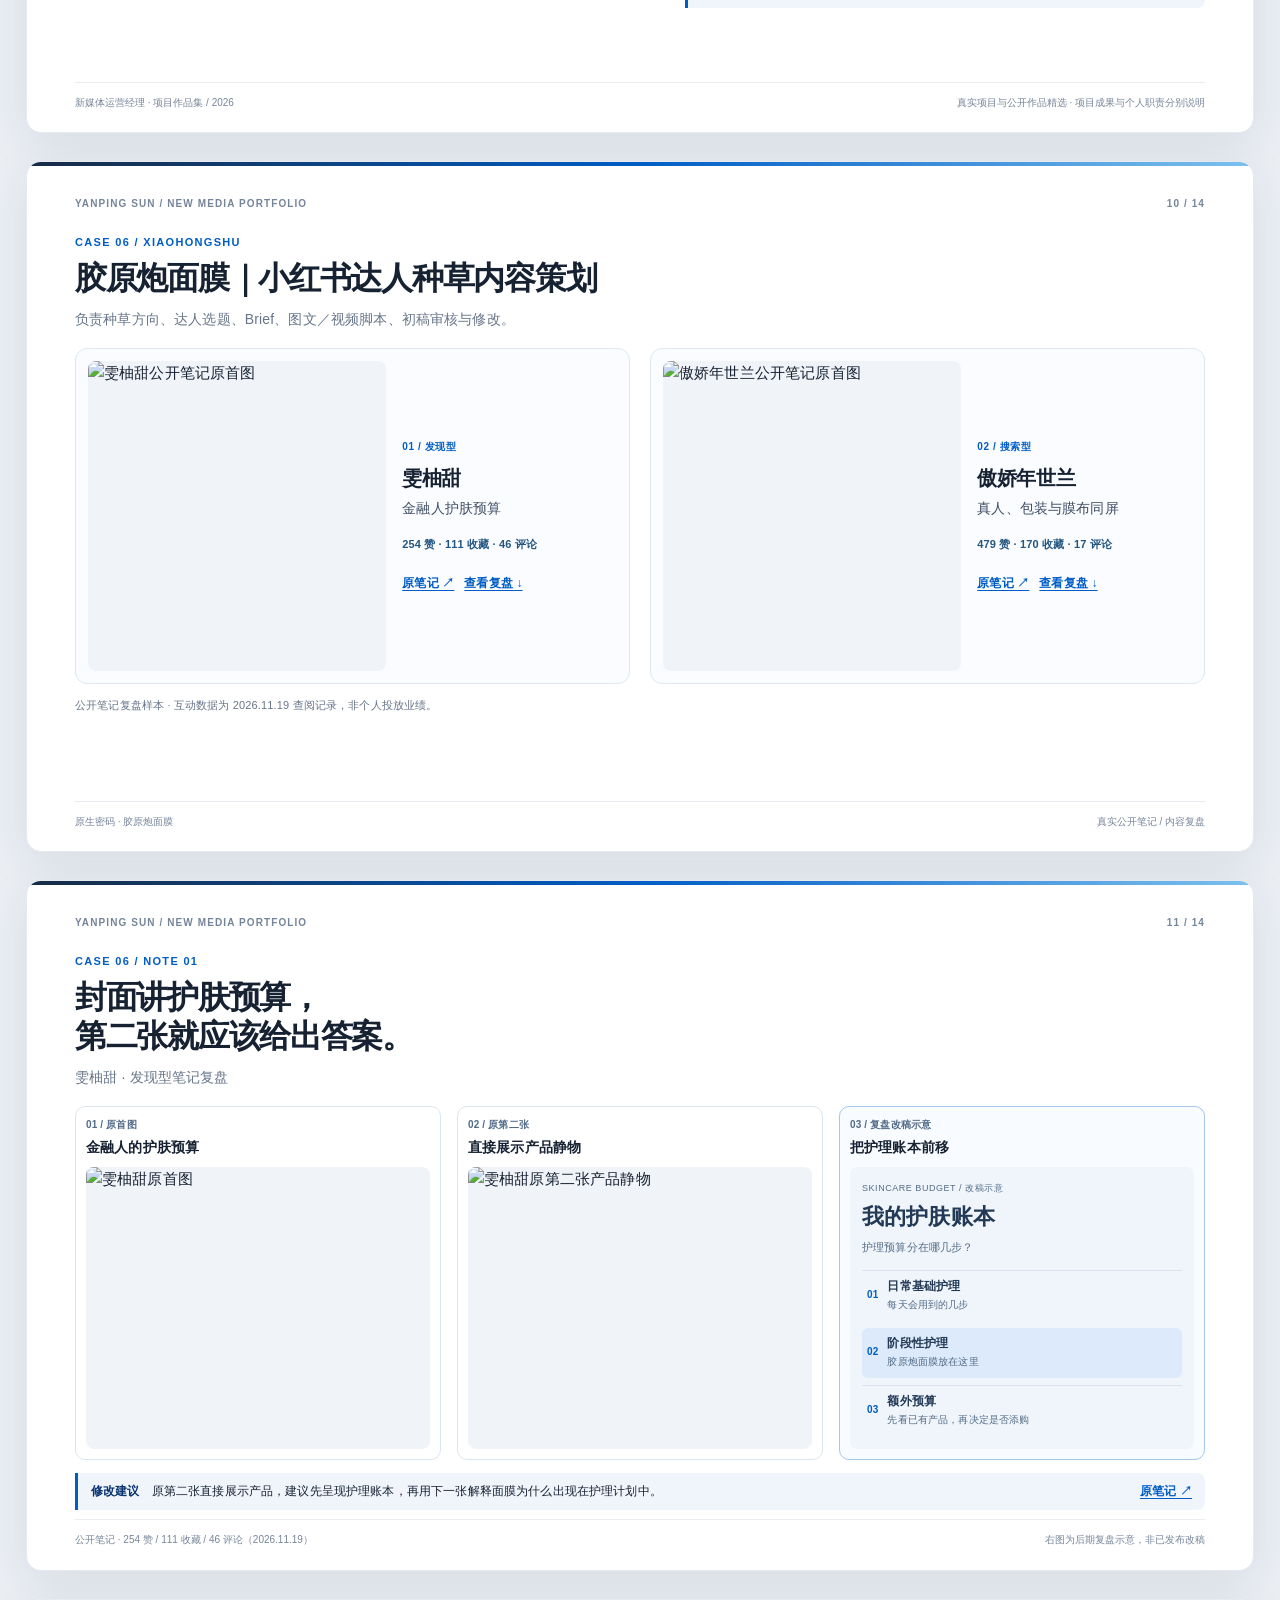
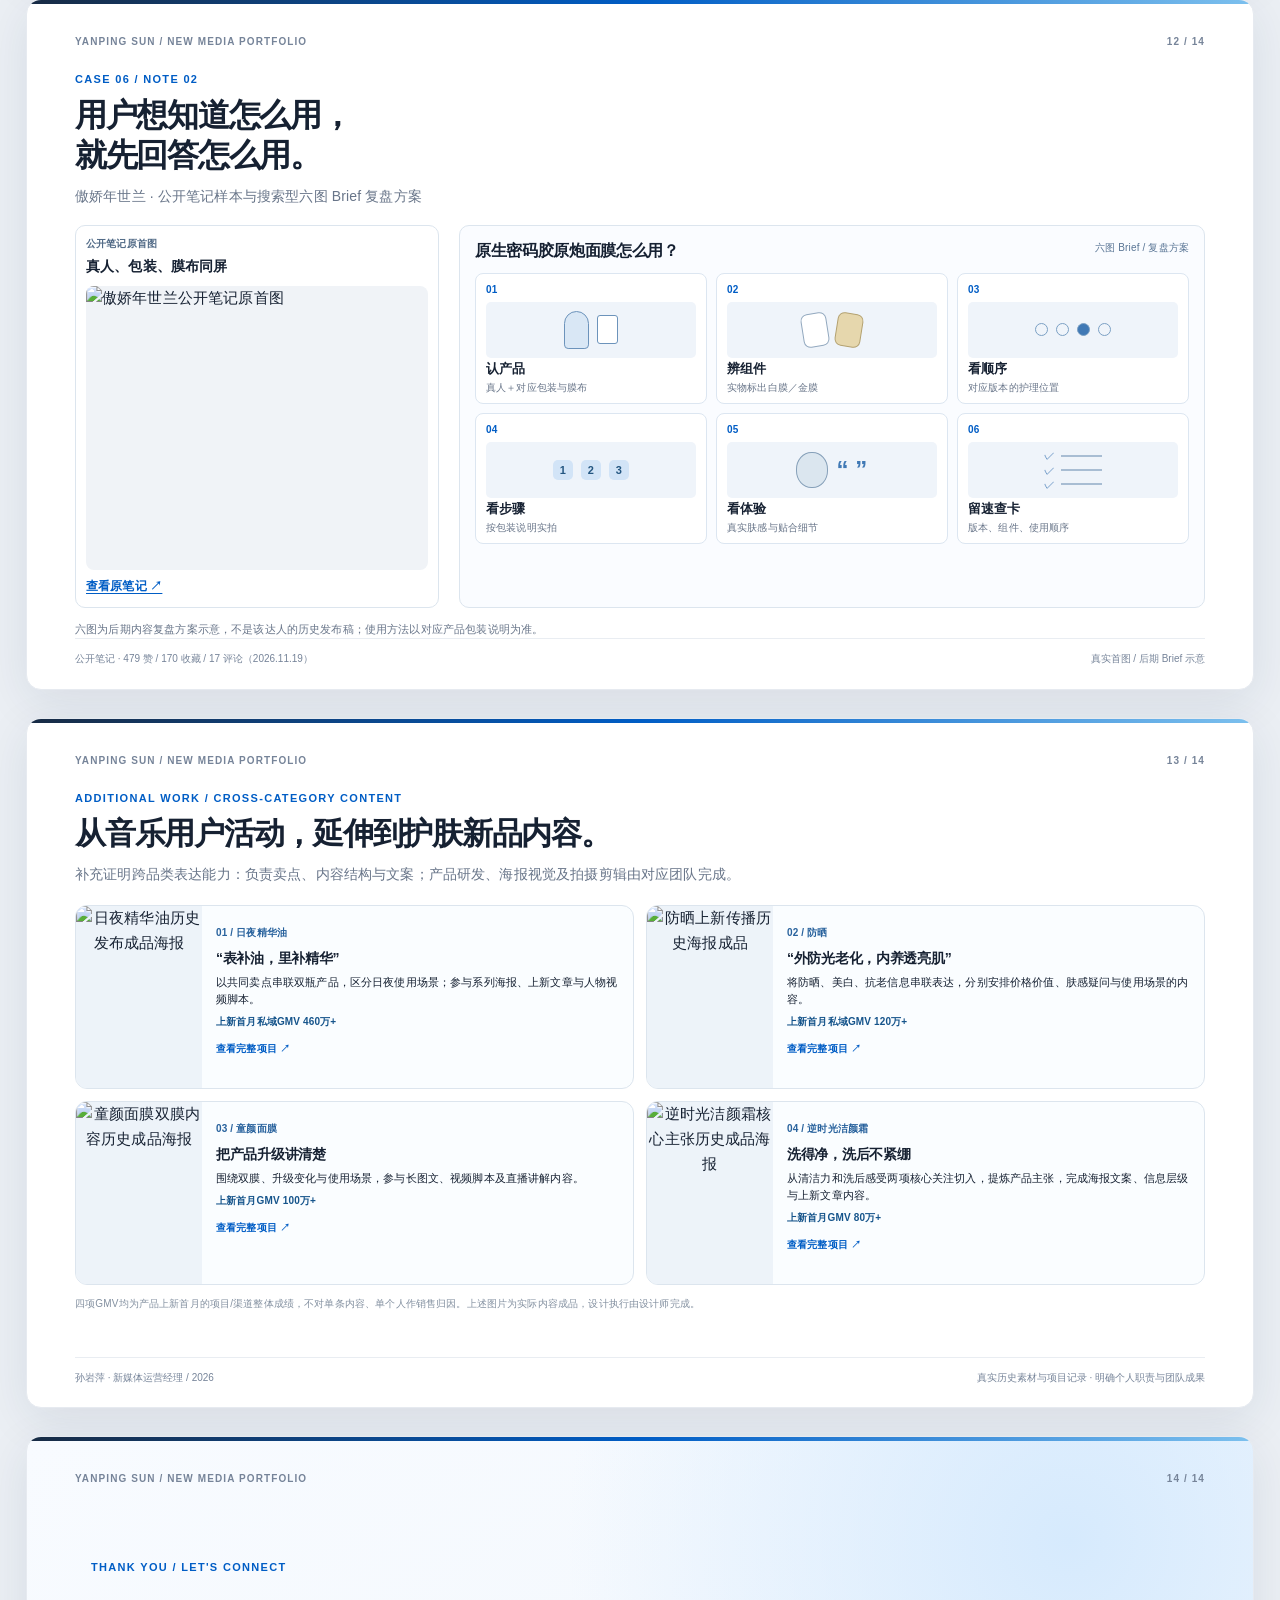
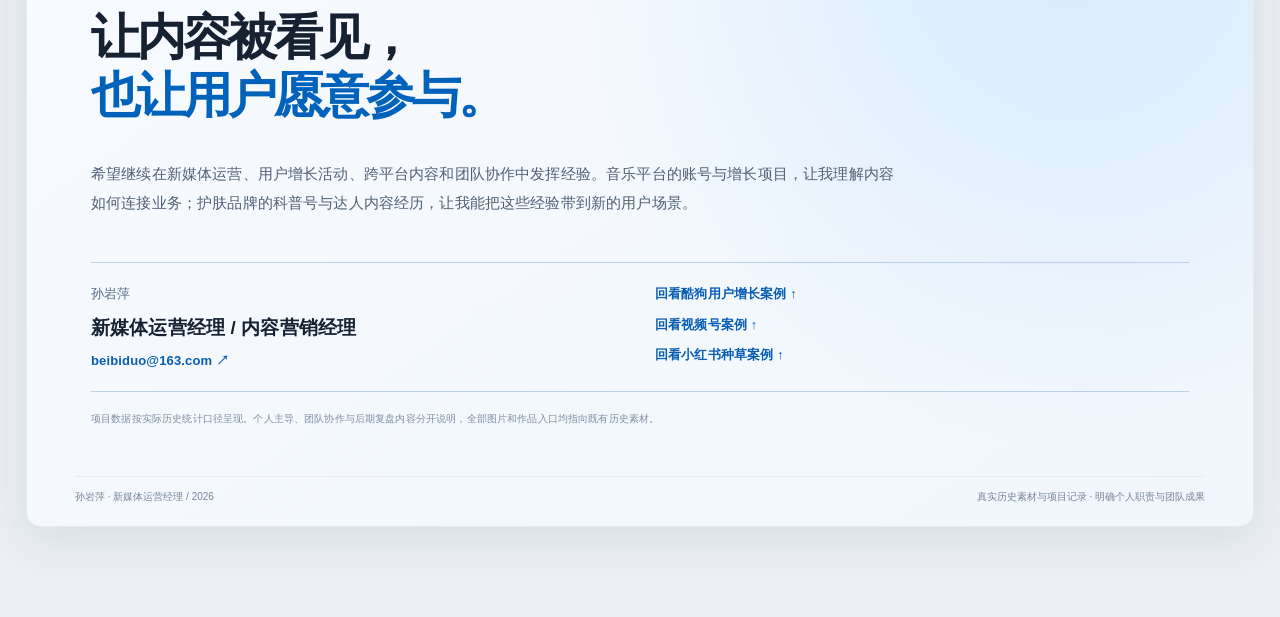
==== commit 9c82e2dc: "Expand collagen Xiaohongshu case into three image-led pages with clear retrospective labels" ====
--- a/new-media-portfolio/index.html
+++ b/new-media-portfolio/index.html
@@ -49,12 +49,12 @@
   #s7 .story li{margin-bottom:6px}
   #s7 .metrics{margin-bottom:9px}
   #s7 .quote-bar{margin-top:7px;padding:8px 12px}
-  #s12 .slide-heading{margin-bottom:3mm}
-  #s12 .supplements article{min-height:180px;padding:13px 16px}
-  #s12 .supplements article p{font-size:11px;line-height:1.55}
-  #s12 .closing{margin-top:12px;padding-top:12px}
-  #s12 .closing h3{margin:4px 0}
-  #s12 .source-footer{font-size:8px;line-height:1.45;margin-top:5px}
+  #s13 .slide-heading{margin-bottom:3mm}
+  #s13 .supplements article{min-height:180px;padding:13px 16px}
+  #s13 .supplements article p{font-size:11px;line-height:1.55}
+  #s13 .closing{margin-top:12px;padding-top:12px}
+  #s13 .closing h3{margin:4px 0}
+  #s13 .source-footer{font-size:8px;line-height:1.45;margin-top:5px}
 }
 
 /* 2026-11-24 / 新媒体运营经理版 · 十三页重组 */
@@ -106,31 +106,90 @@
 .ending-body h2{font-size:45px}.ending-intro{font-size:13px!important}
 }
 
-/* 12 / 13: 四个护肤项目同级展示，成品图片来自已核实的GitHub原素材 */
-#s12 .product-grid{grid-template-columns:repeat(2,minmax(0,1fr));gap:12px}
-#s12 .product-card{display:grid;grid-template-columns:126px minmax(0,1fr);min-height:184px}
-#s12 .product-card>a:first-child{height:100%;min-width:0}
-#s12 .product-card img{width:100%;height:100%;max-height:240px;min-height:180px;object-fit:contain}
-#s12 .product-card-copy{padding:13px 14px}
-#s12 .product-card h3{font-size:14px;margin:5px 0 6px}
-#s12 .product-card p{font-size:11px;line-height:1.52}
-#s12 .product-card b{font-size:10px}
-#s12 .product-card-copy>a{font-size:10px}
-#s12 .micro{margin-top:11px}
+/* 13 / 14: 四个护肤项目同级展示，成品图片来自已核实的GitHub原素材 */
+#s13 .product-grid{grid-template-columns:repeat(2,minmax(0,1fr));gap:12px}
+#s13 .product-card{display:grid;grid-template-columns:126px minmax(0,1fr);min-height:184px}
+#s13 .product-card>a:first-child{height:100%;min-width:0}
+#s13 .product-card img{width:100%;height:100%;max-height:240px;min-height:180px;object-fit:contain}
+#s13 .product-card-copy{padding:13px 14px}
+#s13 .product-card h3{font-size:14px;margin:5px 0 6px}
+#s13 .product-card p{font-size:11px;line-height:1.52}
+#s13 .product-card b{font-size:10px}
+#s13 .product-card-copy>a{font-size:10px}
+#s13 .micro{margin-top:11px}
 @media (max-width:800px){
-#s12 .product-grid{grid-template-columns:1fr}
-#s12 .product-card{grid-template-columns:105px minmax(0,1fr);min-height:147px}
-#s12 .product-card img{min-height:147px;max-height:220px}
+#s13 .product-grid{grid-template-columns:1fr}
+#s13 .product-card{grid-template-columns:105px minmax(0,1fr);min-height:147px}
+#s13 .product-card img{min-height:147px;max-height:220px}
 }
 @media print{
-#s12 .product-card{grid-template-columns:112px minmax(0,1fr);min-height:160px}
-#s12 .product-card img{min-height:160px;max-height:186px}
-#s12 .product-card-copy{padding:9px 10px}
-#s12 .product-card h3{font-size:13px}
-#s12 .product-card p{font-size:10px;line-height:1.35}
-}
-</style></head><body><header class="app-header"><div class="header-inner"><a class="brand" href="#s1">孙岩萍 <small>NEW MEDIA / 2026</small></a><nav aria-label="作品导航" class="nav"><a href="#s3">业务增长</a><a href="#s4">粉丝活动</a><a href="#s5">内容矩阵</a><a href="#s6">晚安电台</a><a href="#s7">团队协作</a><a href="#s8">视频号</a><a href="#s10">小红书</a><a href="#s12">护肤新品</a><a class="nav-top" href="#s1">回到首页 ↑</a></nav></div></header><main class="deck"><section class="slide cover" id="s1">
-<div class="slide-top"><span>YANPING SUN / NEW MEDIA PORTFOLIO</span><span>01 / 13</span></div>
+#s13 .product-card{grid-template-columns:112px minmax(0,1fr);min-height:160px}
+#s13 .product-card img{min-height:160px;max-height:186px}
+#s13 .product-card-copy{padding:9px 10px}
+#s13 .product-card h3{font-size:13px}
+#s13 .product-card p{font-size:10px;line-height:1.35}
+}
+
+/* 2026-11-25 / 胶原炮三页：真实原图、可放大、复盘示意与历史稿分开 */
+.collagen-showcase .slide-heading{margin-bottom:17px}
+.collagen-showcase .slide-heading h2{font-size:32px;line-height:1.22}
+.collagen-showcase figure{margin:0;min-width:0}
+.collagen-overview{display:grid;grid-template-columns:repeat(2,minmax(0,1fr));gap:20px}
+.collagen-note-card{display:grid;grid-template-columns:minmax(0,1.25fr) minmax(0,.9fr);align-items:center;gap:16px;padding:12px;border:1px solid #e0e7f0;border-radius:12px;background:#fafcff;min-width:0}
+.collagen-image{display:flex;align-items:center;justify-content:center;background:#f0f3f7;border-radius:8px;overflow:hidden;min-width:0}
+.collagen-image img{display:block;max-width:100%;width:100%;height:100%;object-fit:contain}
+.collagen-note-card .collagen-image{height:310px}
+.collagen-tag{font-size:10px;font-weight:800;color:#005dc5;letter-spacing:.06em}
+.collagen-note-copy{min-width:0;padding:8px 0}
+.collagen-note-copy h3{font-size:20px;margin:10px 0 6px}
+.collagen-note-copy p{font-size:14px;margin:0 0 16px;line-height:1.55;color:#3e4e63}
+.collagen-stats{color:#235681;font-size:11px;font-weight:700;line-height:1.6}
+.collagen-links{display:flex;flex-wrap:wrap;gap:10px;margin-top:20px}
+.collagen-links a,.collagen-takeaway a,.note-link{font-size:12px;color:#005dc5;font-weight:700;text-decoration:underline;text-underline-offset:3px}
+.collagen-footnote{font-size:11px!important;color:#687589;line-height:1.5;margin:12px 0 0}
+.collagen-compare{display:grid;grid-template-columns:repeat(3,minmax(0,1fr));gap:16px}
+.collagen-panel{display:flex;flex-direction:column;padding:10px;border:1px solid #dce5ee;border-radius:10px;background:#fff;min-width:0}
+.collagen-panel figcaption{display:flex;flex-direction:column;gap:3px;margin:0 0 8px;min-width:0}
+.collagen-panel figcaption span{font-size:10px;font-weight:800;color:#526b87}
+.collagen-panel figcaption strong{font-size:14px;color:#162132}
+.collagen-compare .collagen-image,.ledger-visual{height:282px}
+.collagen-panel.revised{border-color:#a6c7e9;background:#f8fbff}
+.ledger-visual{box-sizing:border-box;background:#f0f5fb;border-radius:8px;padding:14px 12px;color:#233a56;display:flex;flex-direction:column;justify-content:center;gap:7px;overflow:hidden}
+.ledger-kicker{font-size:9px;letter-spacing:.06em;color:#536c87}
+.ledger-title{font-size:22px;font-weight:800;line-height:1.25}
+.ledger-visual>p{font-size:11px!important;margin:0 0 5px;color:#536c87}
+.ledger-row{display:flex;gap:9px;align-items:center;border-top:1px solid #dbe4ee;padding:7px 5px;min-height:42px}
+.ledger-row.selected{background:#dceafb;border-radius:6px;border-top:0}
+.ledger-row i{font-style:normal;font-size:10px;font-weight:800;color:#005dc5}
+.ledger-row b,.ledger-row small{display:block}.ledger-row b{font-size:12px}.ledger-row small{font-size:10px;color:#526b87}
+.collagen-takeaway{display:flex;align-items:center;gap:12px;border-left:3px solid #005dc5;background:#f0f5fb;padding:9px 13px;margin-top:13px;border-radius:0 8px 8px 0;font-size:12px;line-height:1.55}
+.collagen-takeaway b{white-space:nowrap;color:#0a3470}.collagen-takeaway a{margin-left:auto;white-space:nowrap}
+.collagen-search{display:grid;grid-template-columns:minmax(0,1fr) minmax(0,2.05fr);gap:20px;align-items:stretch}
+.search-original .collagen-image{height:284px}
+.search-original .note-link{display:block;margin-top:7px}
+.collagen-brief-panel{border:1px solid #dce5ee;border-radius:10px;padding:14px 15px;min-width:0;background:#fafcff}
+.collagen-brief-heading{display:flex;justify-content:space-between;align-items:flex-start;gap:10px;margin-bottom:12px}
+.collagen-brief-heading h3{font-size:16px;line-height:1.35;margin:0}
+.collagen-brief-heading>span{font-size:10px;white-space:nowrap;color:#587494}
+.collagen-storyboard{display:grid;grid-template-columns:repeat(3,minmax(0,1fr));gap:9px}
+.storyboard-card{border:1px solid #dce6f1;background:#fff;border-radius:8px;padding:8px 10px;min-width:0;display:flex;flex-direction:column;gap:3px}
+.story-no{font-size:10px;font-weight:800;color:#005dc5}
+.story-art{height:56px;background:#eff4fa;border-radius:5px;display:flex;align-items:center;justify-content:center;gap:8px;position:relative;overflow:hidden}
+.storyboard-card>b{font-size:13px;line-height:1.3}
+.storyboard-card>small{font-size:10px;line-height:1.45;color:#687589}
+.mini-person{width:25px;height:38px;border-radius:15px 15px 5px 5px;border:1.5px solid #6c93bb;background:#d9e7f5}
+.mini-pack{width:21px;height:29px;border-radius:3px;background:#fff;border:1.5px solid #6c93bb}
+.mini-sheet{width:26px;height:34px;border-radius:7px;background:#fff;border:1.5px solid #93a9bf;transform:rotate(-9deg)}
+.mini-sheet.gold{background:#e6d7ad;border-color:#b4a271;transform:rotate(9deg)}
+.story-art.order i{height:13px;width:13px;border-radius:50%;border:1.5px solid #7ba0c4}.story-art.order i.on{background:#4079b5}
+.story-art.steps i{font-style:normal;width:20px;height:20px;border-radius:5px;display:grid;place-items:center;background:#d2e4f7;color:#235681;font-size:11px;font-weight:800}
+.mini-face{width:32px;height:36px;border-radius:48%;background:#dbe6ef;border:1.5px solid #86a0b9}.mini-quote{color:#4079b5;font-size:24px;font-weight:800}
+.story-art.check{flex-direction:column;gap:2px}.mini-check{display:flex;align-items:center;gap:5px;font-size:11px;color:#4079b5;line-height:1.1}.mini-check span{display:block;width:41px;height:2px;background:#a8bdd3}
+@media(max-width:800px){.collagen-showcase .slide-heading h2{font-size:28px}.collagen-overview,.collagen-search{grid-template-columns:1fr;gap:12px}.collagen-note-card{grid-template-columns:minmax(0,1fr) minmax(0,.85fr);gap:12px}.collagen-note-card .collagen-image{height:250px}.collagen-compare{grid-template-columns:repeat(2,minmax(0,1fr));gap:10px}.collagen-compare .collagen-image{height:205px}.collagen-panel.revised{grid-column:1/-1}.ledger-visual{height:auto;min-height:230px}.collagen-takeaway{align-items:flex-start;flex-wrap:wrap}.collagen-takeaway a{margin-left:0}.search-original .collagen-image{height:300px}.collagen-brief-heading{flex-wrap:wrap}.collagen-storyboard{gap:7px}.storyboard-card{padding:7px}.story-art{height:45px}}
+@media(max-width:420px){.collagen-note-card{grid-template-columns:minmax(0,1fr) minmax(0,.8fr);padding:9px;gap:9px}.collagen-note-card .collagen-image{height:198px}.collagen-note-copy h3{font-size:17px}.collagen-note-copy p{font-size:12px}.collagen-compare .collagen-image{height:165px}.collagen-panel figcaption strong{font-size:12px}.collagen-storyboard{grid-template-columns:repeat(2,minmax(0,1fr))}}
+@media print{.collagen-showcase .slide-heading{margin:5mm 0 4mm}.collagen-showcase .slide-heading h2{font-size:28px}.collagen-note-card .collagen-image{height:290px}.collagen-compare .collagen-image,.ledger-visual{height:258px}.search-original .collagen-image{height:267px}.collagen-showcase .slide-body{overflow:hidden}.collagen-storyboard{grid-template-columns:repeat(3,minmax(0,1fr))}.collagen-overview{grid-template-columns:repeat(2,minmax(0,1fr))}.collagen-compare{grid-template-columns:repeat(3,minmax(0,1fr))}.collagen-panel.revised{grid-column:auto}.collagen-search{grid-template-columns:minmax(0,1fr) minmax(0,2.05fr)}.collagen-footnote{font-size:10px!important}}
+</style></head><body><header class="app-header"><div class="header-inner"><a class="brand" href="#s1">孙岩萍 <small>NEW MEDIA / 2026</small></a><nav aria-label="作品导航" class="nav"><a href="#s3">业务增长</a><a href="#s4">粉丝活动</a><a href="#s5">内容矩阵</a><a href="#s6">晚安电台</a><a href="#s7">团队协作</a><a href="#s8">视频号</a><a href="#s10">小红书</a><a href="#s13">护肤新品</a><a class="nav-top" href="#s1">回到首页 ↑</a></nav></div></header><main class="deck"><section class="slide cover" id="s1">
+<div class="slide-top"><span>YANPING SUN / NEW MEDIA PORTFOLIO</span><span>01 / 14</span></div>
 <div class="slide-heading"><div class="kicker">NEW MEDIA PORTFOLIO / 2026</div>
 <h2>从内容运营，<br/><em>到参与与业务增长。</em></h2>
 <p>孙岩萍 · 新媒体运营经理 / 内容营销 / 社媒内容策划</p></div>
@@ -143,7 +202,7 @@
 </div>
 <div class="slide-bottom"><span>新媒体运营经理 · 项目作品集 / 2026</span><span>真实项目与公开作品精选 · 项目成果与个人职责分别说明</span></div>
 </section><section class="slide" id="s2">
-<div class="slide-top"><span>YANPING SUN / NEW MEDIA PORTFOLIO</span><span>02 / 13</span></div>
+<div class="slide-top"><span>YANPING SUN / NEW MEDIA PORTFOLIO</span><span>02 / 14</span></div>
 <div class="slide-heading"><div class="kicker">OVERVIEW / VERIFIED EXPERIENCE</div><h2>四类真实经历，<br>构成完整的新媒体工作能力。</h2><p>从业务目标、活动机制、内容矩阵，到新账号和消费品牌种草。每组案例都能找到真实作品与个人职责。</p></div>
 <div class="slide-body">
 <div class="chapter-grid">
@@ -153,7 +212,7 @@
 <article class="chapter-card"><div><span class="chapter-no">04 / 原生密码 · 消费品牌</span><h3>达人种草与产品内容</h3><p>参与小红书达人选题、Brief、脚本与初稿审核；在新品项目中负责卖点提炼、海报及公众号文案。</p><strong>真实笔记与Brief · 产品内容案例</strong></div><a href="#s10" aria-label="查看达人种草案例"><img src="https://yanpingsun.github.io/yanping-portfolio-site/preview/v3/assets/collagen/budget-cover.webp" alt="胶原炮面膜达人笔记历史首图" loading="lazy"></a></article>
 </div><p class="evidence-note">说明：数据为不同账号/项目的历史累计或截图时点结果，分别标注；不将团队或渠道成果归为个人独立产出。</p>
 </div><div class="slide-bottom"><span>孙岩萍 · 新媒体运营经理 / 2026</span><span>真实历史素材与项目记录 · 明确个人职责与团队成果</span></div></section><section class="slide" id="s3">
-<div class="slide-top"><span>YANPING SUN / NEW MEDIA PORTFOLIO</span><span>03 / 13</span></div>
+<div class="slide-top"><span>YANPING SUN / NEW MEDIA PORTFOLIO</span><span>03 / 14</span></div>
 <div class="slide-heading"><div class="kicker">CASE 01 / USER GROWTH</div><h2>酷狗音乐：把微博用户兴趣，<br/>连接到 APP 行为。</h2><p>2019.06—2024.01 · 新媒体运营经理；微博内容与活动独立负责，管理两名专员。</p></div>
 <div class="slide-body">
 <div class="metrics two"><div><strong>256 万人次</strong><span>整体引流项目历史累计</span></div><div><strong>21 万名</strong><span>客户端纯新增用户</span></div></div>
@@ -170,7 +229,7 @@
 </div>
 <div class="slide-bottom"><span>新媒体运营经理 · 项目作品集 / 2026</span><span>真实项目与公开作品精选 · 项目成果与个人职责分别说明</span></div>
 </section><section class="slide" id="s4">
-<div class="slide-top"><span>YANPING SUN / NEW MEDIA PORTFOLIO</span><span>04 / 13</span></div>
+<div class="slide-top"><span>YANPING SUN / NEW MEDIA PORTFOLIO</span><span>04 / 14</span></div>
 <div class="slide-heading"><div class="kicker">CASE 01 / FAN CAMPAIGN</div><h2>胖汪发糖机：<br/>把粉丝打榜习惯做成固定活动。</h2><p>微博发布内容 → 参与入口 → 指定序号与福利 → 客户端承接。</p></div>
 <div class="slide-body">
 <div class="metrics two"><div><strong>8 万人次</strong><span>活动阶段累计参与</span></div><div><strong>2.2 万人次</strong><span>活动阶段拉新与促活合计</span></div></div>
@@ -189,7 +248,7 @@
 </div>
 <div class="slide-bottom"><span>新媒体运营经理 · 项目作品集 / 2026</span><span>真实项目与公开作品精选 · 项目成果与个人职责分别说明</span></div>
 </section><section class="slide" id="s5">
-<div class="slide-top"><span>YANPING SUN / NEW MEDIA PORTFOLIO</span><span>05 / 13</span></div>
+<div class="slide-top"><span>YANPING SUN / NEW MEDIA PORTFOLIO</span><span>05 / 14</span></div>
 <div class="slide-heading"><div class="kicker">CASE 02 / CONTENT MATRIX</div><h2>同一个音乐功能，<br/>在不同平台讲不同的内容。</h2><p>酷狗多平台内容：微博独立运营；抖音、小红书、视频号以选题统筹与审核为主；公众号参与定位调整和内容运营。</p></div>
 <div class="slide-body">
 <div class="platform-grid">
@@ -213,7 +272,7 @@
 </div>
 <div class="slide-bottom"><span>新媒体运营经理 · 项目作品集 / 2026</span><span>真实项目与公开作品精选 · 项目成果与个人职责分别说明</span></div>
 </section><section class="slide" id="s6">
-<div class="slide-top"><span>YANPING SUN / NEW MEDIA PORTFOLIO</span><span>06 / 13</span></div>
+<div class="slide-top"><span>YANPING SUN / NEW MEDIA PORTFOLIO</span><span>06 / 14</span></div>
 <div class="slide-heading"><div class="kicker">CASE 03 / CONTENT IP</div><h2>入梦晚安电台：<br/>让一次策划，变成持续的栏目。</h2><p>围绕睡前陪伴场景组织艺人声音、歌词分享、延伸祝愿和晚安收尾。</p></div>
 <div class="slide-body">
 <div class="metrics four"><div><strong>26 期</strong><span>已上线栏目</span></div><div><strong>84 万</strong><span>站内累计播放</span></div><div><strong>60,590</strong><span>栏目阶段拉新</span></div><div><strong>71,999</strong><span>栏目阶段拉活</span></div></div>
@@ -231,7 +290,7 @@
 </div>
 <div class="slide-bottom"><span>新媒体运营经理 · 项目作品集 / 2026</span><span>真实项目与公开作品精选 · 项目成果与个人职责分别说明</span></div>
 </section><section class="slide" id="s7">
-<div class="slide-top"><span>YANPING SUN / NEW MEDIA PORTFOLIO</span><span>07 / 13</span></div>
+<div class="slide-top"><span>YANPING SUN / NEW MEDIA PORTFOLIO</span><span>07 / 14</span></div>
 <div class="slide-heading"><div class="kicker">CASE 04 / TEAM &amp; COLLABORATION</div><h2>管理 2 名专员，<br/>把平台分工落实到具体交付。</h2><p>酷狗新媒体岗位：微博由本人独立负责；其他平台根据分工统筹选题、审核脚本与内容，协调跨部门资源。</p></div>
 <div class="slide-body">
 <div class="role-grid">
@@ -245,7 +304,7 @@
 <div class="quote-bar compact"><strong>我承担的管理范围</strong><p>两名新媒体专员的日常内容分工、选题与脚本审核、交付协调；不把招聘、预算、绩效体系或视频剪辑写成已独立负责。</p></div>
 </div><div class="slide-bottom"><span>新媒体运营经理 · 项目作品集 / 2026</span><span>真实项目与公开作品精选 · 项目成果与个人职责分别说明</span></div>
 </section><section class="slide" id="s8">
-<div class="slide-top"><span>YANPING SUN / NEW MEDIA PORTFOLIO</span><span>08 / 13</span></div>
+<div class="slide-top"><span>YANPING SUN / NEW MEDIA PORTFOLIO</span><span>08 / 14</span></div>
 <div class="slide-heading"><div class="kicker">CASE 05 / VIDEO CHANNEL</div><h2>逆时光颜研究院<br/>微信视频号从 0 到 1。</h2><p>品牌科普号：为后续直播积累目标粉丝；本人负责内容定位、早期选题与原创脚本。</p></div>
 <div class="slide-body">
 <div class="metrics three"><div><strong>53</strong><span>条原创视频 · 项目留存数据</span></div><div><strong>3.1 万+</strong><span>账号累计粉丝</span></div><div><strong>60 万+</strong><span>账号累计转发与收藏</span></div></div>
@@ -262,7 +321,7 @@
 </div>
 <div class="slide-bottom"><span>新媒体运营经理 · 项目作品集 / 2026</span><span>真实项目与公开作品精选 · 项目成果与个人职责分别说明</span></div>
 </section><section class="slide" id="s9">
-<div class="slide-top"><span>YANPING SUN / NEW MEDIA PORTFOLIO</span><span>09 / 13</span></div>
+<div class="slide-top"><span>YANPING SUN / NEW MEDIA PORTFOLIO</span><span>09 / 14</span></div>
 <div class="slide-heading"><div class="kicker">CASE 05 / CONTENT BREAKDOWN</div><h2>一条可被转发的故事，<br/>具体怎样组织？</h2><p>公开视频内容复盘：《平民妈妈击败亿万富豪》，发布于 2025-12-10；以下为后期结构分析。</p></div>
 <div class="slide-body">
 <div class="two-col"><div><div class="step-box"><div class="small-label">01 / 选题</div><h3>反差让用户停下来</h3><p>把“普通妈妈”和“亿万富豪”并列，利用身份与年龄差异形成好奇：普通人可以借鉴哪些生活习惯？</p></div>
@@ -275,40 +334,12 @@
 <div class="quote-bar compact"><strong>实际反馈</strong><p>公开页面在 2026-11-19 查阅时显示分享 10 万+；留存截图显示 6.9 万。两个时间口径不可混用。</p></div></div></div>
 </div>
 <div class="slide-bottom"><span>新媒体运营经理 · 项目作品集 / 2026</span><span>真实项目与公开作品精选 · 项目成果与个人职责分别说明</span></div>
-</section><section class="slide" id="s10">
-<div class="slide-top"><span>YANPING SUN / NEW MEDIA PORTFOLIO</span><span>10 / 13</span></div>
-<div class="slide-heading"><div class="kicker">CASE 06 / XIAOHONGSHU</div><h2>胶原炮面膜<br/>达人种草内容策划。</h2><p>胶原炮面膜 · 负责达人内容方向、选题、Brief、图文/视频脚本及初稿审核修改；展示公开笔记复盘。</p></div>
-<div class="slide-body">
-<div class="two-col"><div><div class="strategy-list"><article><span>DISCOVERY</span><h3>发现型内容</h3><p>用户在信息流偶然刷到：先以达人自己的职业、生活场景或真实困扰给出点击理由，不让首屏变成产品说明书。</p><p class="example">公开样本：金融人的护肤预算怎么分配？</p></article>
-<article><span>SEARCH</span><h3>搜索型内容</h3><p>用户带着问题搜索：标题写清产品名称和问题，首图展示真人与产品，第二张尽早回答“怎么用”。</p><p class="example">后期搜索型 Brief 示例：胶原炮面膜怎么用？</p></article></div>
-<div class="quote-bar compact"><strong>实际负责内容</strong><p>种草方向、达人 Brief、图文/视频脚本、内容重点及初稿修改建议。达人商务、预算、投放归因不纳入本人职责。</p></div><p class="micro"><a class="link" href="#s11" rel="noopener" target="_blank">查看下页笔记修改复盘 ↓</a></p></div>
-<div class="stack-media"><a class="media portrait" href="https://yanpingsun.github.io/yanping-portfolio-site/preview/v3/assets/collagen/budget-cover.webp" rel="noopener" target="_blank">
-<div class="media-frame"><img alt="发现型公开笔记首图" data-src="https://yanpingsun.github.io/yanping-portfolio-site/preview/v3/assets/collagen/budget-cover.webp" decoding="async" loading="lazy"/>
-<div class="print-cover"><span>ORIGINAL WORK / CLICK TO OPEN</span><strong>发现型公开笔记首图</strong><img alt="扫码查看原始作品" class="evidence-qr" loading="eager" src="[data-uri]"/><small class="qr-label">扫码或点击查看原图</small></div></div>
-<div class="media-caption"><b>发现型公开笔记首图</b><span>公开笔记复盘素材，并非本人原创发布稿</span><small>查看原图 ↗</small></div></a>
-<a class="media portrait" href="https://yanpingsun.github.io/yanping-portfolio-site/preview/v3/assets/collagen/review-cover.webp" rel="noopener" target="_blank">
-<div class="media-frame"><img alt="搜索型公开笔记首图" data-src="https://yanpingsun.github.io/yanping-portfolio-site/preview/v3/assets/collagen/review-cover.webp" decoding="async" loading="lazy"/>
-<div class="print-cover"><span>ORIGINAL WORK / CLICK TO OPEN</span><strong>搜索型公开笔记首图</strong><img alt="扫码查看原始作品" class="evidence-qr" loading="eager" src="[data-uri]"/><small class="qr-label">扫码或点击查看原图</small></div></div>
-<div class="media-caption"><b>搜索型公开笔记首图</b><span>公开笔记复盘素材，并非本人原创发布稿</span><small>查看原图 ↗</small></div></a></div></div>
-</div>
-<div class="slide-bottom"><span>新媒体运营经理 · 项目作品集 / 2026</span><span>真实项目与公开作品精选 · 项目成果与个人职责分别说明</span></div>
-</section><section class="slide" id="s11">
-<div class="slide-top"><span>YANPING SUN / NEW MEDIA PORTFOLIO</span><span>11 / 13</span></div>
-<div class="slide-heading"><div class="kicker">CASE 06 / EXECUTION DETAILS</div><h2>不是一句“优化种草”，<br/>而是每张图都要回答一个问题。</h2><p>公开笔记原图＋后期复盘建议；六图 Brief 为展示内容思路，不冒充历史实际投放稿。</p></div>
-<div class="slide-body">
-<div class="two-col"><div><h3>发现型：第二张先给护肤账本</h3><p>原笔记封面以“金融人护肤预算”为切口，但第二张是产品静物。建议把三类预算／护理选择放到第二张，再说明面膜为什么出现在阶段性护理中。</p>
-<div class="flowbar"><div><b>封面</b><span>预算悬念</span></div><i>→</i><div><b>第二张</b><span>护理分类</span></div><i>→</i><div><b>第三张</b><span>产品理由</span></div></div>
-<h3 class="mt">搜索型：六图 Brief 的信息顺序</h3><div class="brief-grid"><div><b>1 首图</b><span>产品与问题</span></div><div><b>2 对照</b><span>实物标出白膜/金膜</span></div><div><b>3 顺序</b><span>对应版本的晚间护理位置</span></div><div><b>4 用法</b><span>核对包装说明的实拍步骤</span></div><div><b>5 体验</b><span>达人真实肤感原话</span></div><div><b>6 收藏图</b><span>版本/组件/使用顺序</span></div></div></div>
-<div><a class="media portrait" href="https://yanpingsun.github.io/yanping-portfolio-site/preview/v3/assets/collagen/budget-slide-2.webp" rel="noopener" target="_blank">
-<div class="media-frame"><img alt="公开笔记的原第二张" data-src="https://yanpingsun.github.io/yanping-portfolio-site/preview/v3/assets/collagen/budget-slide-2.webp" decoding="async" loading="lazy"/>
-<div class="print-cover"><span>ORIGINAL WORK / CLICK TO OPEN</span><strong>公开笔记的原第二张</strong><img alt="扫码查看原始作品" class="evidence-qr" loading="eager" src="[data-uri]"/><small class="qr-label">扫码或点击查看原图</small></div></div>
-<div class="media-caption"><b>公开笔记的原第二张</b><span>后期复盘时对照的原图</span><small>查看原图 ↗</small></div></a>
-<div class="quote-bar compact"><strong>审稿检查</strong><p>封面承诺和第二张是否对应？产品出现是否有理由？结尾有没有值得收藏的使用信息？</p></div>
-<p class="micro">复盘原样例：<a class="link" href="https://www.xiaohongshu.com/explore/6a2792760000000007029ba3" rel="noopener" target="_blank">查看公开笔记 A ↗</a> · <a class="link" href="https://www.xiaohongshu.com/explore/697c6039000000000a031c61" rel="noopener" target="_blank">查看公开笔记 B ↗</a></p></div></div>
-</div>
-<div class="slide-bottom"><span>新媒体运营经理 · 项目作品集 / 2026</span><span>真实项目与公开作品精选 · 项目成果与个人职责分别说明</span></div>
-</section><section class="slide" id="s12">
-<div class="slide-top"><span>YANPING SUN / NEW MEDIA PORTFOLIO</span><span>12 / 13</span></div>
+</section><section class="slide collagen-showcase" id="s10"><div class="slide-top"><span>YANPING SUN / NEW MEDIA PORTFOLIO</span><span>10 / 14</span></div><div class="slide-heading"><div class="kicker">CASE 06 / XIAOHONGSHU</div><h2>胶原炮面膜｜小红书达人种草内容策划</h2><p>负责种草方向、达人选题、Brief、图文／视频脚本、初稿审核与修改。</p></div><div class="slide-body"><div class="collagen-overview"><article class="collagen-note-card"><a class="collagen-image" href="https://yanpingsun.github.io/yanping-portfolio-site/preview/v3/assets/collagen/budget-cover.webp" target="_blank" rel="noopener" aria-label="放大查看雯柚甜公开笔记原首图"><img src="https://yanpingsun.github.io/yanping-portfolio-site/preview/v3/assets/collagen/budget-cover.webp" alt="雯柚甜公开笔记原首图" loading="eager" decoding="async"></a><div class="collagen-note-copy"><div class="collagen-tag">01 / 发现型</div><h3>雯柚甜</h3><p>金融人护肤预算</p><div class="collagen-stats">254 赞 · 111 收藏 · 46 评论</div><div class="collagen-links"><a href="https://www.xiaohongshu.com/explore/6a2792760000000007029ba3" target="_blank" rel="noopener">原笔记 ↗</a><a href="#s11">查看复盘 ↓</a></div></div></article><article class="collagen-note-card"><a class="collagen-image" href="https://yanpingsun.github.io/yanping-portfolio-site/preview/v3/assets/collagen/review-cover.webp" target="_blank" rel="noopener" aria-label="放大查看傲娇年世兰公开笔记原首图"><img src="https://yanpingsun.github.io/yanping-portfolio-site/preview/v3/assets/collagen/review-cover.webp" alt="傲娇年世兰公开笔记原首图" loading="eager" decoding="async"></a><div class="collagen-note-copy"><div class="collagen-tag">02 / 搜索型</div><h3>傲娇年世兰</h3><p>真人、包装与膜布同屏</p><div class="collagen-stats">479 赞 · 170 收藏 · 17 评论</div><div class="collagen-links"><a href="https://www.xiaohongshu.com/explore/697c6039000000000a031c61" target="_blank" rel="noopener">原笔记 ↗</a><a href="#s12">查看复盘 ↓</a></div></div></article></div><p class="collagen-footnote">公开笔记复盘样本 · 互动数据为 2026.11.19 查阅记录，非个人投放业绩。</p></div><div class="slide-bottom"><span>原生密码 · 胶原炮面膜</span><span>真实公开笔记 / 内容复盘</span></div></section><section class="slide collagen-showcase" id="s11"><div class="slide-top"><span>YANPING SUN / NEW MEDIA PORTFOLIO</span><span>11 / 14</span></div><div class="slide-heading"><div class="kicker">CASE 06 / NOTE 01</div><h2>封面讲护肤预算，<br>第二张就应该给出答案。</h2><p>雯柚甜 · 发现型笔记复盘</p></div><div class="slide-body"><div class="collagen-compare">
+<figure class="collagen-panel"><figcaption><span>01 / 原首图</span><strong>金融人的护肤预算</strong></figcaption><a class="collagen-image" href="https://yanpingsun.github.io/yanping-portfolio-site/preview/v3/assets/collagen/budget-cover.webp" target="_blank" rel="noopener" aria-label="放大查看雯柚甜原首图"><img src="https://yanpingsun.github.io/yanping-portfolio-site/preview/v3/assets/collagen/budget-cover.webp" alt="雯柚甜原首图" loading="eager" decoding="async"></a></figure>
+<figure class="collagen-panel"><figcaption><span>02 / 原第二张</span><strong>直接展示产品静物</strong></figcaption><a class="collagen-image" href="https://yanpingsun.github.io/yanping-portfolio-site/preview/v3/assets/collagen/budget-slide-2.webp" target="_blank" rel="noopener" aria-label="放大查看雯柚甜原第二张产品静物"><img src="https://yanpingsun.github.io/yanping-portfolio-site/preview/v3/assets/collagen/budget-slide-2.webp" alt="雯柚甜原第二张产品静物" loading="eager" decoding="async"></a></figure>
+<figure class="collagen-panel revised"><figcaption><span>03 / 复盘改稿示意</span><strong>把护理账本前移</strong></figcaption><div class="ledger-visual" role="img" aria-label="护肤账本改稿示意，分为日常基础护理、阶段性护理和额外预算"><div class="ledger-kicker">SKINCARE BUDGET / 改稿示意</div><div class="ledger-title">我的护肤账本</div><p>护理预算分在哪几步？</p><div class="ledger-row"><i>01</i><div><b>日常基础护理</b><small>每天会用到的几步</small></div></div><div class="ledger-row selected"><i>02</i><div><b>阶段性护理</b><small>胶原炮面膜放在这里</small></div></div><div class="ledger-row"><i>03</i><div><b>额外预算</b><small>先看已有产品，再决定是否添购</small></div></div></div></figure>
+</div><div class="collagen-takeaway"><b>修改建议</b><span>原第二张直接展示产品，建议先呈现护理账本，再用下一张解释面膜为什么出现在护理计划中。</span><a href="https://www.xiaohongshu.com/explore/6a2792760000000007029ba3" target="_blank" rel="noopener">原笔记 ↗</a></div></div><div class="slide-bottom"><span>公开笔记 · 254 赞 / 111 收藏 / 46 评论（2026.11.19）</span><span>右图为后期复盘示意，非已发布改稿</span></div></section><section class="slide collagen-showcase" id="s12"><div class="slide-top"><span>YANPING SUN / NEW MEDIA PORTFOLIO</span><span>12 / 14</span></div><div class="slide-heading"><div class="kicker">CASE 06 / NOTE 02</div><h2>用户想知道怎么用，<br>就先回答怎么用。</h2><p>傲娇年世兰 · 公开笔记样本与搜索型六图 Brief 复盘方案</p></div><div class="slide-body"><div class="collagen-search"><figure class="collagen-panel search-original"><figcaption><span>公开笔记原首图</span><strong>真人、包装、膜布同屏</strong></figcaption><a class="collagen-image" href="https://yanpingsun.github.io/yanping-portfolio-site/preview/v3/assets/collagen/review-cover.webp" target="_blank" rel="noopener" aria-label="放大查看傲娇年世兰公开笔记原首图"><img src="https://yanpingsun.github.io/yanping-portfolio-site/preview/v3/assets/collagen/review-cover.webp" alt="傲娇年世兰公开笔记原首图" loading="eager" decoding="async"></a><a class="note-link" href="https://www.xiaohongshu.com/explore/697c6039000000000a031c61" target="_blank" rel="noopener">查看原笔记 ↗</a></figure><div class="collagen-brief-panel"><div class="collagen-brief-heading"><h3>原生密码胶原炮面膜怎么用？</h3><span>六图 Brief / 复盘方案</span></div><div class="collagen-storyboard"><article class="storyboard-card"><span class="story-no">01</span><div class="story-art cover" aria-hidden="true"><div class="mini-person"></div><div class="mini-pack"></div></div><b>认产品</b><small>真人＋对应包装与膜布</small></article><article class="storyboard-card"><span class="story-no">02</span><div class="story-art compare" aria-hidden="true"><div class="mini-sheet"></div><div class="mini-sheet gold"></div></div><b>辨组件</b><small>实物标出白膜／金膜</small></article><article class="storyboard-card"><span class="story-no">03</span><div class="story-art order" aria-hidden="true"><i></i><i></i><i class="on"></i><i></i></div><b>看顺序</b><small>对应版本的护理位置</small></article><article class="storyboard-card"><span class="story-no">04</span><div class="story-art steps" aria-hidden="true"><i>1</i><i>2</i><i>3</i></div><b>看步骤</b><small>按包装说明实拍</small></article><article class="storyboard-card"><span class="story-no">05</span><div class="story-art experience" aria-hidden="true"><div class="mini-face"></div><div class="mini-quote">“ ”</div></div><b>看体验</b><small>真实肤感与贴合细节</small></article><article class="storyboard-card"><span class="story-no">06</span><div class="story-art check" aria-hidden="true"><div class="mini-check">✓<span></span></div><div class="mini-check">✓<span></span></div><div class="mini-check">✓<span></span></div></div><b>留速查卡</b><small>版本、组件、使用顺序</small></article></div></div></div><p class="collagen-footnote">六图为后期内容复盘方案示意，不是该达人的历史发布稿；使用方法以对应产品包装说明为准。</p></div><div class="slide-bottom"><span>公开笔记 · 479 赞 / 170 收藏 / 17 评论（2026.11.19）</span><span>真实首图 / 后期 Brief 示意</span></div></section><section class="slide" id="s13">
+<div class="slide-top"><span>YANPING SUN / NEW MEDIA PORTFOLIO</span><span>13 / 14</span></div>
 <div class="slide-heading"><div class="kicker">ADDITIONAL WORK / CROSS-CATEGORY CONTENT</div><h2>从音乐用户活动，延伸到护肤新品内容。</h2><p>补充证明跨品类表达能力：负责卖点、内容结构与文案；产品研发、海报视觉及拍摄剪辑由对应团队完成。</p></div>
 <div class="slide-body">
 <div class="product-grid">
@@ -318,8 +349,8 @@
 
 <article class="product-card"><a href="https://yanpingsun.github.io/yanping-portfolio-site/portfolio-content/skincare-wireframes/cleanser/core-finished.jpg" target="_blank" rel="noopener" aria-label="放大查看逆时光洁颜霜历史成品海报"><img src="https://yanpingsun.github.io/yanping-portfolio-site/portfolio-content/skincare-wireframes/cleanser/core-finished.jpg" alt="逆时光洁颜霜核心主张历史成品海报" loading="lazy"></a><div class="product-card-copy"><span>04 / 逆时光洁颜霜</span><h3>洗得净，洗后不紧绷</h3><p>从清洁力和洗后感受两项核心关注切入，提炼产品主张，完成海报文案、信息层级与上新文章内容。</p><b>上新首月GMV 80万+</b><a href="https://yanpingsun.github.io/yanping-portfolio-site/preview/v3/?v=3.0.19#/project/clean" target="_blank" rel="noopener">查看完整项目 ↗</a></div></article></div>
 <p class="micro">四项GMV均为产品上新首月的项目/渠道整体成绩，不对单条内容、单个人作销售归因。上述图片为实际内容成品，设计执行由设计师完成。</p>
-</div><div class="slide-bottom"><span>孙岩萍 · 新媒体运营经理 / 2026</span><span>真实历史素材与项目记录 · 明确个人职责与团队成果</span></div></section><section class="slide ending" id="s13">
-<div class="slide-top"><span>YANPING SUN / NEW MEDIA PORTFOLIO</span><span>13 / 13</span></div>
+</div><div class="slide-bottom"><span>孙岩萍 · 新媒体运营经理 / 2026</span><span>真实历史素材与项目记录 · 明确个人职责与团队成果</span></div></section><section class="slide ending" id="s14">
+<div class="slide-top"><span>YANPING SUN / NEW MEDIA PORTFOLIO</span><span>14 / 14</span></div>
 <div class="ending-body"><p class="kicker">THANK YOU / LET'S CONNECT</p><h2>让内容被看见，<br><em>也让用户愿意参与。</em></h2><p class="ending-intro">希望继续在新媒体运营、用户增长活动、跨平台内容和团队协作中发挥经验。音乐平台的账号与增长项目，让我理解内容如何连接业务；护肤品牌的科普号与达人内容经历，让我能把这些经验带到新的用户场景。</p>
 <div class="ending-contact"><div><span>孙岩萍</span><strong>新媒体运营经理 / 内容营销经理</strong><a class="contact-mail" href="mailto:beibiduo@163.com">beibiduo@163.com ↗</a></div><div class="ending-links"><a href="#s3">回看酷狗用户增长案例 ↑</a><a href="#s8">回看视频号案例 ↑</a><a href="#s10">回看小红书种草案例 ↑</a></div></div>
 <p class="ending-disclaimer">项目数据按实际历史统计口径呈现。个人主导、团队协作与后期复盘内容分开说明，全部图片和作品入口均指向既有历史素材。</p>
